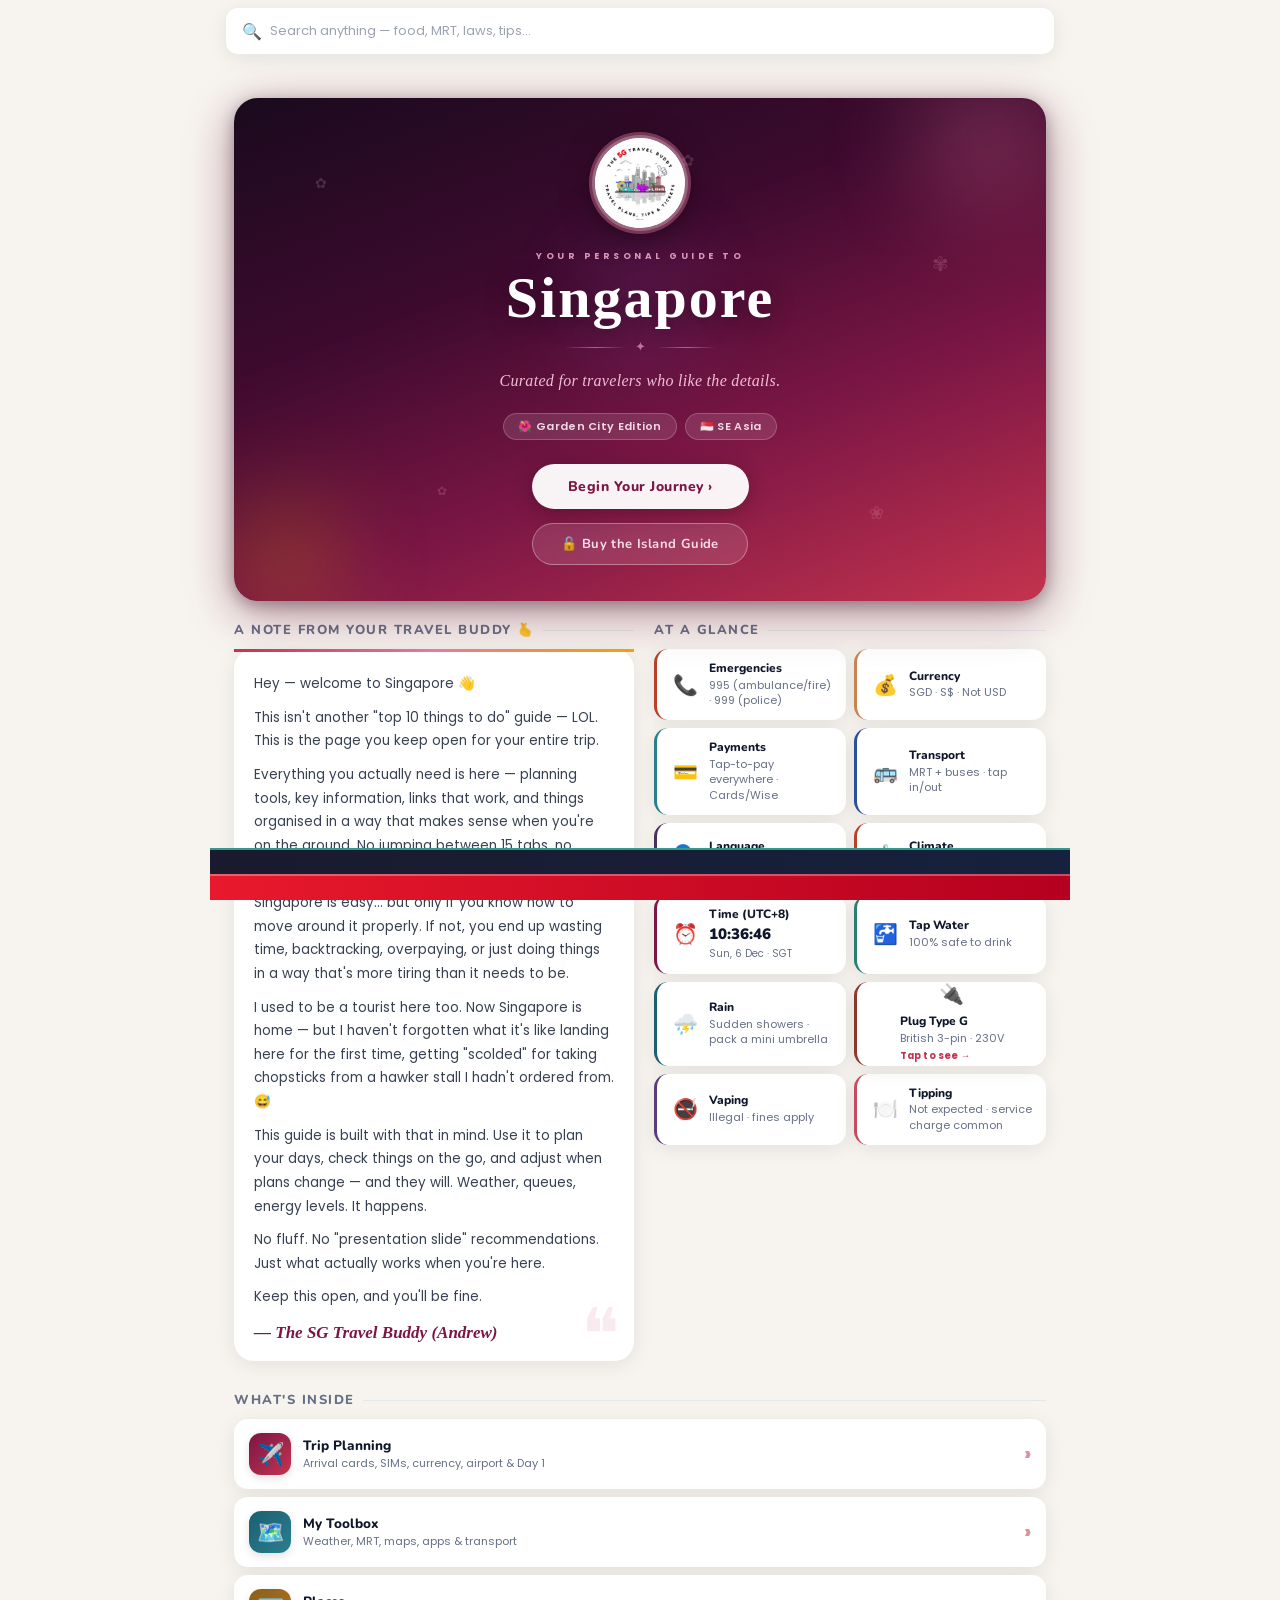
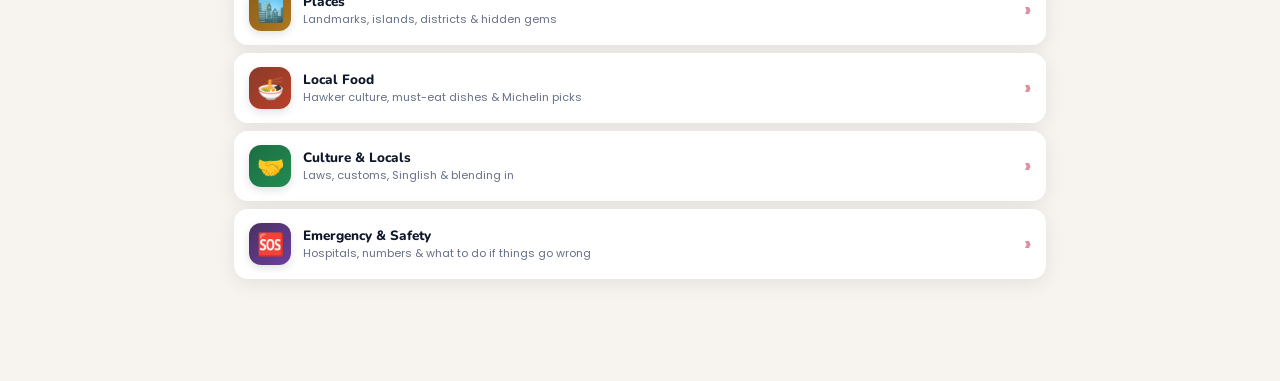
==== index.html @ d6c52913 "Update index.html" ====
<!DOCTYPE html>
<html lang="en">
<head>
<meta charset="UTF-8">
<!-- Memberstack -->
<script data-memberstack-app="app_cmnag41bh00ej0sus8siv24mv" src="https://static.memberstack.com/scripts/v1/memberstack.js" type="text/javascript"></script>
<meta http-equiv="Cache-Control" content="no-cache, no-store, must-revalidate">
<meta http-equiv="Pragma" content="no-cache">
<meta http-equiv="Expires" content="0">
<meta name="robots" content="noindex, nofollow, noarchive, nosnippet">
<style>
  /* Disable text selection across the entire page */
  * {
    -webkit-user-select: none !important;
    -moz-user-select: none !important;
    -ms-user-select: none !important;
    user-select: none !important;
    -webkit-touch-callout: none !important;
  }
  /* Allow selection only inside form inputs */
  input, textarea, select {
    -webkit-user-select: text !important;
    -moz-user-select: text !important;
    user-select: text !important;
  }
</style>
<meta name="viewport" content="width=device-width, initial-scale=1.0, maximum-scale=1.0">
<title>Island Guide by The SG Travel Buddy 🇸🇬</title>
<link rel="preconnect" href="https://fonts.googleapis.com">
<link href="https://fonts.googleapis.com/css2?family=Nunito:wght@400;600;700;800;900&family=Poppins:wght@400;500;600;700&family=Pacifico&display=swap" rel="stylesheet">
<link rel="stylesheet" href="styles.css">

<style>
.premium-gate {
  position: relative;
  min-height: 70vh;
  display: flex;
  align-items: center;
  justify-content: center;
  overflow: hidden;
  border-radius: 20px;
  margin: 20px 0;
}
.premium-blur-bg {
  position: absolute;
  inset: 0;
  background: rgba(255,255,255,0.82);
  backdrop-filter: blur(18px);
  -webkit-backdrop-filter: blur(18px);
  border-radius: 20px;
  border: 1.5px solid rgba(198,75,95,0.15);
}
.premium-content {
  position: relative;
  z-index: 2;
  text-align: center;
  padding: 48px 32px;
  display: flex;
  flex-direction: column;
  align-items: center;
  gap: 12px;
}
.premium-icon {
  font-size: 52px;
  filter: blur(3px);
  opacity: 0.4;
  margin-bottom: 4px;
}
.premium-label {
  font-family: var(--font-main);
  font-size: 10px;
  font-weight: 800;
  text-transform: uppercase;
  letter-spacing: 2.5px;
  color: var(--red);
  background: rgba(198,75,95,0.08);
  padding: 4px 14px;
  border-radius: 20px;
  border: 1px solid rgba(198,75,95,0.2);
}
.premium-title {
  font-family: var(--font-main);
  font-weight: 900;
  font-size: 26px;
  color: var(--dark);
  line-height: 1.2;
}
.premium-desc {
  font-size: 13.5px;
  color: var(--grey);
  line-height: 1.7;
  max-width: 280px;
  margin: 0;
}
.premium-btn {
  margin-top: 8px;
  background: linear-gradient(135deg, #1a0a1e 0%, #3d0a2e 45%, #7b1645 100%);
  color: white;
  border: none;
  border-radius: 50px;
  padding: 14px 32px;
  font-family: var(--font-main);
  font-size: 14px;
  font-weight: 800;
  letter-spacing: 0.4px;
  cursor: pointer;
  box-shadow: 0 6px 20px rgba(61,10,46,0.30);
  transition: transform 0.15s, box-shadow 0.15s;
}
.premium-btn:active {
  transform: scale(0.97);
  box-shadow: 0 3px 10px rgba(61,10,46,0.25);
}
</style>
<script data-memberstack-app="app_cmnag41bh00ej0sus8siv24mv" src="https://static.memberstack.com/scripts/v2/memberstack.js" type="text/javascript"></script>
</head>
<body>

<div class="flash-sale-overlay" id="flashSaleOverlay" style="display:none;" onclick="handleOverlayClick(event)">
  <div class="flash-sale-box" id="flashSaleBox">

    <div class="fs-banner-header">
      <div class="fs-banner-label">
        <span class="fbl-dot"></span>
        ⚡ FLASH SALE
      </div>
      <div style="display:flex;align-items:center;gap:6px;">
        <span class="fs-banner-counter" id="fsBannerCounter">1 of 1</span>
        <button class="fs-banner-close" onclick="closeFlashBanner()" aria-label="Close">✕</button>
      </div>
    </div>

    <div class="fs-slide-wrap" id="fsSlideWrap">
      <div class="fs-slides" id="fsSlides">

      </div>
    </div>

    <div class="fs-swipe-hint" id="fsSwipeHint">👆 Swipe or tap arrows for more</div>
    <div class="fs-dot-row" id="fsDotRow"></div>

    <div class="fs-nav" id="fsNav">
      <button class="fs-nav-btn" id="fsPrevBtn" onclick="fsNav(-1)">← Prev</button>
      <button class="fs-nav-btn" id="fsNextBtn" onclick="fsNav(1)">Next →</button>
    </div>

  </div>
</div>

<header class="app-header">
  <div class="header-top">
    <div class="header-logo">
      <div class="lion-icon">
        <img src="logo.png" alt="The SG Travel Buddy" onerror="this.outerHTML='🦁'">
      </div>
      <div class="header-title-wrap">
        <div class="header-title">Island Guide <span class="header-title-sub">by The&nbsp;<span class="ht-sg">SG</span>&nbsp;Travel Buddy</span></div>
        <div class="header-sub">Travel plans<span class="hs-dot">•</span>Discounted attraction tickets<span class="hs-dot">•</span>Tips</div>
      </div>
    </div>
    <div class="header-flag">🇸🇬</div>
  </div>
  <div style="display:flex;justify-content:flex-end;padding:4px 0 0;gap:4px;">
    <button class="fs-btn" onclick="changeFontSize(-1)" title="Decrease font size" style="font-size:11px;padding:0 6px;width:auto;border-radius:10px;height:20px;">A−</button>
    <button class="fs-btn" onclick="changeFontSize(1)" title="Increase font size" style="font-size:11px;padding:0 6px;width:auto;border-radius:10px;height:20px;">A+</button>
  </div>
</header>

<div class="search-bar-wrap" style="padding-left:16px;padding-right:16px;">
  <div class="search-bar" id="globalSearchBar">
    <span class="sb-icon">🔍</span>
    <input type="text" id="globalSearchInput" placeholder="Search anything — food, MRT, laws, tips…" oninput="handleSearch(this.value)" autocomplete="off">
    <button class="search-clear" id="searchClearBtn" onclick="clearSearch()" style="display:none">✕</button>
  </div>
  <div class="search-results-panel" id="searchResultsPanel">
    <div class="search-header" id="searchResultsHeader">Results</div>
    <div id="searchResultsList"></div>
  </div>
</div>

<div class="screen active" id="screen-home">


  <div class="cover-card">
    <div class="cover-orchid-bg" aria-hidden="true">
      <div class="cover-orb cover-orb-1"></div>
      <div class="cover-orb cover-orb-2"></div>
      <div class="cover-orb cover-orb-3"></div>
      <div class="cover-petals" aria-hidden="true">
        <span class="petal p1">✿</span>
        <span class="petal p2">✾</span>
        <span class="petal p3">✿</span>
        <span class="petal p4">❀</span>
        <span class="petal p5">✿</span>
      </div>
    </div>

    <div class="cover-logo-wrap">
      <div class="cover-logo-ring">
        <img src="logo.png" alt="The SG Travel Buddy" onerror="this.outerHTML='🦁'">
      </div>
    </div>

    <div class="cover-label">YOUR PERSONAL GUIDE TO</div>
    <div class="cover-title">Singapore</div>
    <div class="cover-divider-line"><span>✦</span></div>
    <div class="cover-tagline">Curated for travelers who like the details.</div>

    <div class="cover-edition-row">
      <span class="cover-chip">🌺 Garden City Edition</span>
      <span class="cover-chip">🇸🇬 SE Asia</span>
    </div>

    <button class="cover-cta" onclick="showScreen('planning'); switchTab('planning')">
      Begin Your Journey ›
    </button>
    <div style="margin-top:14px;">
      <button data-ms-price:add="prc_island-guide-qzeq0sho" style="background:rgba(255,255,255,0.12);color:rgba(255,235,245,0.92);border:1.5px solid rgba(255,255,255,0.35);border-radius:50px;padding:11px 28px;font-family:var(--font-main);font-size:13px;font-weight:700;letter-spacing:0.4px;cursor:pointer;backdrop-filter:blur(4px);transition:background 0.2s,border-color 0.2s;">
        🔓 Buy the Island Guide
      </button>
    </div>
  </div>


  <div class="home-top-row">
  <div class="home-top-left">


  <div class="cover-section-label" style="margin-top:0;">A note from your travel buddy 🫰</div>
  <div class="buddy-letter">
    <p>Hey — welcome to Singapore 👋</p>
    <p>This isn't another "top 10 things to do" guide — LOL. This is the page you keep open for your entire trip.</p>
    <p>Everything you actually need is here — planning tools, key information, links that work, and things organised in a way that makes sense when you're on the ground. No jumping between 15 tabs, no random blogs, no guessing if the info is outdated.</p>
    <p>Singapore is easy... but only if you know how to move around it properly. If not, you end up wasting time, backtracking, overpaying, or just doing things in a way that's more tiring than it needs to be.</p>
    <p>I used to be a tourist here too. Now Singapore is home — but I haven't forgotten what it's like landing here for the first time, getting "scolded" for taking chopsticks from a hawker stall I hadn't ordered from. 😅</p>
    <p>This guide is built with that in mind. Use it to plan your days, check things on the go, and adjust when plans change — and they will. Weather, queues, energy levels. It happens.</p>
    <p>No fluff. No "presentation slide" recommendations. Just what actually works when you're here.</p>
    <p>Keep this open, and you'll be fine.</p>
    <div class="buddy-letter-sig">— The SG Travel Buddy (Andrew)</div>
  </div>

  </div>
  <div class="home-top-right">


  <div class="cover-section-label">At a Glance</div>

  <div class="glance-grid">
    <div class="glance-chip">
      <span class="gc-icon">📞</span>
      <div>
        <div class="gc-title">Emergencies</div>
        <div class="gc-desc">995 (ambulance/fire) · 999 (police)</div>
      </div>
    </div>
    <div class="glance-chip">
      <span class="gc-icon">💰</span>
      <div>
        <div class="gc-title">Currency</div>
        <div class="gc-desc">SGD · S$ · Not USD</div>
      </div>
    </div>
    <div class="glance-chip">
      <span class="gc-icon">💳</span>
      <div>
        <div class="gc-title">Payments</div>
        <div class="gc-desc">Tap-to-pay everywhere · Cards/Wise</div>
      </div>
    </div>
    <div class="glance-chip">
      <span class="gc-icon">🚌</span>
      <div>
        <div class="gc-title">Transport</div>
        <div class="gc-desc">MRT + buses · tap in/out</div>
      </div>
    </div>
    <div class="glance-chip">
      <span class="gc-icon">🗣️</span>
      <div>
        <div class="gc-title">Language</div>
        <div class="gc-desc">English + Singlish</div>
      </div>
    </div>
    <div class="glance-chip">
      <span class="gc-icon">🌡️</span>
      <div>
        <div class="gc-title">Climate</div>
        <div class="gc-desc">25–34°C year-round</div>
      </div>
    </div>
    <div class="glance-chip clock-glance">
      <span class="gc-icon">⏰</span>
      <div>
        <div class="gc-title">Time (UTC+8)</div>
        <div class="gc-desc gc-clock" id="sgLiveClock">--:--</div>
        <div class="gc-date" id="sgLiveDate"></div>
      </div>
    </div>
    <div class="glance-chip">
      <span class="gc-icon">🚰</span>
      <div>
        <div class="gc-title">Tap Water</div>
        <div class="gc-desc">100% safe to drink</div>
      </div>
    </div>
    <div class="glance-chip">
      <span class="gc-icon">⛈️</span>
      <div>
        <div class="gc-title">Rain</div>
        <div class="gc-desc">Sudden showers · pack a mini umbrella</div>
      </div>
    </div>
    <div class="glance-chip flip-card" onclick="this.classList.toggle('flipped')" id="plugFlipCard">
      <div class="flip-card-inner" style="width:100%;">
        <div class="flip-front" style="display:flex;align-items:center;gap:10px;width:100%;">
          <span class="gc-icon">🔌</span>
          <div>
            <div class="gc-title">Plug Type G</div>
            <div class="gc-desc">British 3-pin · 230V</div>
            <div class="gc-tap-hint">Tap to see →</div>
          </div>
        </div>
        <div class="flip-back" style="display:flex;align-items:center;gap:10px;width:100%;padding:8px 0;">
          <a href="https://gude-systems.com/app/uploads/2024/05/steckertyp-g-uk-plug-commonwealth-stecker-gude-systems-1.png" target="_blank" onclick="event.stopPropagation();" style="display:flex;align-items:center;gap:10px;width:100%;text-decoration:none;">
            <img src="https://upload.wikimedia.org/wikipedia/commons/thumb/4/47/UK_BS_1363_plug_and_socket_%28IEC_Type_G%29.png/400px-UK_BS_1363_plug_and_socket_%28IEC_Type_G%29.png"
              alt="Type G plug" style="width:48px;height:48px;border-radius:8px;object-fit:cover;flex-shrink:0;"
              onerror="this.outerHTML='<span style=\'font-size:28px;\'>🔌</span>'">
            <div>
              <div class="gc-title" style="color:white;">Type G · 230V · 50Hz</div>
              <div class="gc-desc" style="color:rgba(255,255,255,0.75);">Same as UK &amp; Ireland</div>
              <div class="gc-tap-hint" style="color:rgba(255,255,255,0.55);">📸 Tap image for full size</div>
            </div>
          </a>
        </div>
      </div>
    </div>
    <div class="glance-chip">
      <span class="gc-icon">🚭</span>
      <div>
        <div class="gc-title">Vaping</div>
        <div class="gc-desc">Illegal · fines apply</div>
      </div>
    </div>
    <div class="glance-chip">
      <span class="gc-icon">🍽️</span>
      <div>
        <div class="gc-title">Tipping</div>
        <div class="gc-desc">Not expected · service charge common</div>
      </div>
    </div>
  </div>


  </div>
  </div>

  <div class="cover-section-label">What's Inside</div>

  <div class="inside-list">
    <div class="inside-item" onclick="showScreen('planning'); switchTab('planning')">
      <div class="ii-icon-wrap" style="background:linear-gradient(135deg,#7b1645,#c4334e);">✈️</div>
      <div class="ii-text">
        <div class="ii-title">Trip Planning</div>
        <div class="ii-sub">Arrival cards, SIMs, currency, airport & Day 1</div>
      </div>
      <div class="ii-arrow">›</div>
    </div>
    <div class="inside-item" onclick="showScreen('ground'); switchTab('ground')">
      <div class="ii-icon-wrap" style="background:linear-gradient(135deg,#1a5f72,#2a7f8f);">🗺️</div>
      <div class="ii-text">
        <div class="ii-title">My Toolbox</div>
        <div class="ii-sub">Weather, MRT, maps, apps &amp; transport</div>
      </div>
      <div class="ii-arrow">›</div>
    </div>
    <div class="inside-item" onclick="showScreen('places'); switchTab('places')">
      <div class="ii-icon-wrap" style="background:linear-gradient(135deg,#8b5e1a,#b07820);">🏙️</div>
      <div class="ii-text">
        <div class="ii-title">Places</div>
        <div class="ii-sub">Landmarks, islands, districts &amp; hidden gems</div>
      </div>
      <div class="ii-arrow">›</div>
    </div>
    <div class="inside-item" onclick="showScreen('food'); switchTab('food')">
      <div class="ii-icon-wrap" style="background:linear-gradient(135deg,#8b3a2a,#b8412a);">🍜</div>
      <div class="ii-text">
        <div class="ii-title">Local Food</div>
        <div class="ii-sub">Hawker culture, must-eat dishes &amp; Michelin picks</div>
      </div>
      <div class="ii-arrow">›</div>
    </div>
    <div class="inside-item" onclick="showScreen('culture'); switchTab('culture')">
      <div class="ii-icon-wrap" style="background:linear-gradient(135deg,#1c6e42,#228b52);">🤝</div>
      <div class="ii-text">
        <div class="ii-title">Culture &amp; Locals</div>
        <div class="ii-sub">Laws, customs, Singlish &amp; blending in</div>
      </div>
      <div class="ii-arrow">›</div>
    </div>
    <div class="inside-item" onclick="showScreen('sos'); switchTab('sos')">
      <div class="ii-icon-wrap" style="background:linear-gradient(135deg,#4a3060,#6b3fa0);">🆘</div>
      <div class="ii-text">
        <div class="ii-title">Emergency &amp; Safety</div>
        <div class="ii-sub">Hospitals, numbers &amp; what to do if things go wrong</div>
      </div>
      <div class="ii-arrow">›</div>
    </div>
  </div>

</div>

<div class="screen" id="screen-planning">
  <div class="hero-banner">
    <div class="hero-tag">Plan Your Trip</div>
    <div class="hero-title">Before You Fly + Day 1 ✈️</div>
    <div class="hero-desc">From landing at Changi to getting your SIM, currency, and first hawker meal — here's everything sorted.</div>
  </div>

 <div class="section-title">🌟 The SG Travel Buddy says…</div>
  <div class="highlight-card">
    <div class="hc-title">🏆 Start here... :)</div>
    <div class="hc-body">Ideally, come up with a rough idea of what you want to do in Singapore and bounce this off us. Based on that we can give you an estimate of how many days you should plan for your trip. Then go book your flight and accomodation, and 3 weeks before you arrive reach out to us to design your itinerary. 1 to 2 weeks before you arrive we will sort out your attraction tickets. Then action the points below, pack your bags and get on the flight. Its really that easy!</div>
  </div>

  <div class="section-title">📋 Before You Fly</div>
  <div class="acc-controls">
    <button class="acc-ctrl-btn expand" onclick="expandAll('screen-planning')">➕ Expand All</button>
    <button class="acc-ctrl-btn collapse" onclick="collapseAll('screen-planning')">➖ Collapse All</button>
  </div>

  <div class="tip-box">
    <span class="tip-label">💡 Did You Know?</span>
    Singapore taps its water from <strong>local reservoirs, imported water, NEWater (reclaimed), and desalinated water</strong>. Tap water exceeds WHO standards — no need to buy bottles! 🚰
  </div>

  <div class="accordion">
    <button class="acc-header" onclick="toggleAcc(this)">
      <span class="acc-icon">📋</span>
      <div class="acc-text">
        <div class="acc-name">SG Arrival Card (Do This Before You Land!)</div>
        <div class="acc-sub">Free, digital, takes 5 minutes</div>
      </div>
      <span class="acc-arrow">▼</span>
    </button>
    <div class="acc-body">
      <p class="content-p">In the old days you'd fuss around in your seat looking for a pen to fill in a white arrival card. Now, it's all digital! You can submit your <strong>SG Arrival Card</strong> up to 3 days before landing. Our ideal moment is while waiting to board the aircraft. It takes 5 mins and you can also do a group submission. Either download the app or submit your SGAC on the website</p>
      <div class="warning-box">
        <strong>⚠️ Scam alert!</strong> Some websites say they can submit this for you and charge you for this — but the truth is it's actually free! So don't share your passport information with 3rd parties. Only use the official Singapore Immigration & Checkpoints Authority site:<br><br>
        <strong>✅ <a href="https://eservices.ica.gov.sg/sgarrivalcard/" target="_blank" style="color:#293fe6;text-decoration:underline;">SG Arrival Card →</a></strong>
      </div>
      <ul class="content-list">
        <li>Submit up to 3 days before arrival</li>
        <li>You'll need your passport details, flight info & accommodation address</li>
        <li>You'll receive an email acknowledgement, meaning the system is updated. You don't need to print anything out.</li>
        <li>Everyone needs to fill this in. If you need a visa, that's a different document you'll need to arrange.</li>
      </ul>
    </div>
  </div>

  <div class="accordion">
    <button class="acc-header" onclick="toggleAcc(this)">
      <span class="acc-icon">📱</span>
      <div class="acc-text">
        <div class="acc-name">SIM Cards & eSIM</div>
        <div class="acc-sub">Get connected from SGD$12</div>
      </div>
      <span class="acc-arrow">▼</span>
    </button>
    <div class="acc-body">
      <p class="content-p">Singapore has some of the fastest mobile networks in Asia — 4G and 5G coverage is excellent, even underground in MRT tunnels. You'll need your <strong>passport</strong> to register a SIM card.</p>

      <h3 class="content-h3">📱 SIM Card vs eSIM — What's the Difference?</h3>
      <p class="content-p">A <strong>physical SIM card</strong> is the small chip you insert into your phone — you collect it at the airport or a store and slot it in. An <strong>eSIM</strong> is a digital SIM built into your phone that can be activated remotely — no physical card needed. Check if your phone supports eSIM (most phones from 2021 onwards do) before deciding which to get.</p>
      <div class="tip-box">
        <span class="tip-label">⚠️ Phone Locked?</span>
        Some phones are network-locked by your home provider, meaning they only work with that provider's SIM. If your phone is locked, a Singapore SIM won't work. Check with your provider before you travel. If it is locked and you can't unlock it, consider renting a <a href="https://www.changirecommends.com/wifi.aspx" target="_blank" rel="noopener noreferrer" style="color:#1d4ed8;text-decoration:underline;font-weight:700;">portable Wi-Fi hotspot →</a>
      </div>

      <h3 class="content-h3">📡 Top Providers</h3>
      <p class="content-p"><strong>Singtel</strong> and <strong>StarHub</strong> are Singapore's top-tier providers with the widest network coverage across the island, including MRT tunnels and more remote areas. Both are highly reliable and well-regarded for tourist SIM plans.</p>

      <div class="tip-box">
        <span class="tip-label">💡 Our Recommendation</span>
        Pre-ordering your SIM or eSIM before you travel is the way to go. Both Singtel and StarHub offer a <strong>$12 tourist SIM or eSIM that includes 100GB of data</strong> — more than enough for a week's trip. (To put that in context: even as a heavy phone user, I rarely get through 20GB in an entire month.)<br><br>
        With 100GB in your pocket, you'll never need to hunt for free Wi-Fi — just use your data like you would at home. It's genuinely liberating.<br><br>
        And here's something most people don't think about: when you use a <strong>local SIM</strong> instead of keeping your home provider's roaming plan active, your phone stops constantly scanning for foreign networks. That one change alone means your battery will last a normal full day — rather than dying by lunch from all that background signal searching. It's a small thing that makes a big difference.
      </div>

      <h3 class="content-h3">📦 Collecting or Installing</h3>
      <p class="content-p">If you order a <strong>physical SIM</strong>, you can collect it at the airport immediately on arrival — many counters are open 24/7. If you've purchased an <strong>eSIM</strong>, you'll receive a QR code by email to scan and activate. Either way, only activate your Singapore SIM once you've arrived in Singapore for the best experience.</p>

      <h3 class="content-h3">🛒 Where to Buy</h3>
      <ul class="content-list bullets">
        <li><a href="https://www.singtel.com/personal/products-services/mobile/prepaid-plans/hi-tourist" target="_blank" rel="noopener noreferrer" style="color:#1d4ed8;text-decoration:underline;font-weight:700;">Singtel Tourist SIM →</a></li>
        <li><a href="https://www.starhub.com/personal/mobile/tourist-sim.html" target="_blank" rel="noopener noreferrer" style="color:#1d4ed8;text-decoration:underline;font-weight:700;">StarHub Tourist SIM →</a></li>
        <li>Or at the airport: <a href="https://www.changiairport.com/en/at-changi/facilities-and-services-directory/changi-airport-sim-card-purchase-buy-sim-card-singapore.html" target="_blank" rel="noopener noreferrer" style="color:#1d4ed8;text-decoration:underline;font-weight:700;">Changi SIM locations →</a></li>
      </ul>
    </div>
  </div>

  <div class="accordion">
    <button class="acc-header" onclick="toggleAcc(this)">
      <span class="acc-icon">📶</span>
      <div class="acc-text">
        <div class="acc-name">Free Wi-Fi at Changi Airport</div>
        <div class="acc-sub">Step off the plane and get online instantly</div>
      </div>
      <span class="acc-arrow">▼</span>
    </button>
    <div class="acc-body">
      <p class="content-p">Changi Airport offers free Wi-Fi throughout all terminals the moment you step off the plane — even before you collect your SIM card. Connecting is straightforward, and we've put together a simple tutorial to walk you through it:</p>
      <div class="info-box">
        📹 <strong>Watch our quick tutorial:</strong><br><br>
        <a href="https://www.youtube.com/shorts/X4bIH7Onfgs" target="_blank" rel="noopener noreferrer" style="color:#1d4ed8;text-decoration:underline;font-weight:700;">▶ Watch: Connect to Changi Wi-Fi →</a>
      </div>
    </div>
  </div>

  <div class="section-title">📱 Before You Arrive</div>

  <div class="apps-teaser" onclick="openAppsAcc()">
    <div class="apps-teaser-icon">📲</div>
    <div class="apps-teaser-text">
      <div class="at-title">Download These Before You Fly!</div>
      <div class="at-sub">4 essential apps that will save you time &amp; money from the moment you land — including our preferred payment method.</div>
    </div>
    <div class="apps-teaser-arrow">▼</div>
  </div>

  <div class="accordion" id="apps-accordion">
    <div class="acc-body" style="display:none;" id="apps-acc-body">

      <p class="content-p" style="margin-bottom:14px;">These 4 apps cover everything you'll need in Singapore. Download and set them up <strong>before you board your flight</strong> — you'll thank yourself the moment you land. 🙌</p>

      <div class="app-dl-item wise-featured">
        <div class="app-dl-top">
          <div class="app-dl-emoji">💚</div>
          <div class="app-dl-info">
            <div class="app-dl-name">Wise — Our Preferred Payment App</div>
            <div class="app-dl-desc">Multi-currency account · Real exchange rates · Low transfer fees</div>
          </div>
          <div class="app-dl-badge"><span class="tag green" style="font-size:10px;font-weight:800;">PREFERRED</span></div>
        </div>
        <div class="app-dl-wise-note">
          💡 <strong>Why we love Wise:</strong> Wise gives you the real mid-market exchange rate — no hidden markups. This is the payment method we recommend to our travellers because it genuinely keeps costs down for everyone. When you pay with Wise, you're not losing money on unnecessary forex fees, which means we can pass better pricing on attraction tickets and experiences directly to you. No platforms skimming margins, no surprises. Just honest pricing on both sides. 🤝
        </div>
        <div class="app-dl-stores">
          <a href="https://wise.com/invite/ahpc/andrewk476" target="_blank" class="app-store-btn web"><span class="store-icon">🌐</span> Sign Up &amp; Get Wise →</a>
        </div>
      </div>

      <div class="app-dl-item">
        <div class="app-dl-top">
          <div class="app-dl-emoji">🚗</div>
          <div class="app-dl-info">
            <div class="app-dl-name">Grab</div>
            <div class="app-dl-desc">Rides, food delivery, grocery — Singapore's everything app</div>
          </div>
          <div class="app-dl-badge"><span class="tag red" style="font-size:10px;font-weight:800;">MUST</span></div>
        </div>
        <p class="content-p" style="font-size:12px;margin-bottom:10px;">Think of Grab as Southeast Asia's Uber + DoorDash combined. Book taxis, private cars, and food delivery — all in one app. Upfront prices, cashless, and drivers are regulated. <strong>This is how most tourists get around after the MRT stops running.</strong></p>
        <div class="app-dl-stores">
          <a href="https://apps.apple.com/sg/app/grab-taxi-ride-hailing-app/id647268330" target="_blank" class="app-store-btn ios"><span class="store-icon">🍎</span> App Store</a>
          <a href="https://play.google.com/store/apps/details?id=com.grabtaxi.passenger" target="_blank" class="app-store-btn android"><span class="store-icon">▶</span> Google Play</a>
        </div>
      </div>

      <div class="app-dl-item">
        <div class="app-dl-top">
          <div class="app-dl-emoji">🗺️</div>
          <div class="app-dl-info">
            <div class="app-dl-name">Google Maps</div>
            <div class="app-dl-desc">MRT routes, bus times, walking directions — it all works</div>
          </div>
          <div class="app-dl-badge"><span class="tag red" style="font-size:10px;font-weight:800;">MUST</span></div>
        </div>
        <p class="content-p" style="font-size:12px;margin-bottom:10px;">Google Maps works brilliantly in Singapore — it knows the MRT, every bus route, and walking paths through malls. <strong>Download the offline map of Singapore</strong> before you fly (Settings → Offline maps) so it works even without data.</p>
        <div class="app-dl-stores">
          <a href="https://apps.apple.com/sg/app/google-maps-transit-food/id585027354" target="_blank" class="app-store-btn ios"><span class="store-icon">🍎</span> App Store</a>
          <a href="https://play.google.com/store/apps/details?id=com.google.android.apps.maps" target="_blank" class="app-store-btn android"><span class="store-icon">▶</span> Google Play</a>
        </div>
      </div>

      <div class="app-dl-item">
        <div class="app-dl-top">
          <div class="app-dl-emoji">🚕</div>
          <div class="app-dl-info">
            <div class="app-dl-name">CDG Zig</div>
            <div class="app-dl-desc">Singapore's largest taxi fleet — great backup when Grab surges</div>
          </div>
          <div class="app-dl-badge"><span class="tag blue" style="font-size:10px;font-weight:800;">HANDY</span></div>
        </div>
        <p class="content-p" style="font-size:12px;margin-bottom:10px;">ComfortDelGro Zig is the official app for Singapore's largest taxi company. When Grab prices surge during rain or peak hours, Zig taxis often have shorter waits and metered fares. A reliable backup worth having on your phone.</p>
        <div class="app-dl-stores">
          <a href="https://apps.apple.com/sg/app/cdg-zig-taxis-cars/id954951647" target="_blank" class="app-store-btn ios"><span class="store-icon">🍎</span> App Store</a>
          <a href="https://play.google.com/store/apps/details?id=com.codigo.comfort" target="_blank" class="app-store-btn android"><span class="store-icon">▶</span> Google Play</a>
        </div>
      </div>

    </div>
  </div>

  <div class="section-title">🛬 At the Airport</div>

  <div class="accordion">
    <button class="acc-header" onclick="toggleAcc(this)">
      <span class="acc-icon">🏢</span>
      <div class="acc-text">
        <div class="acc-name">Changi Airport — World's Best 🏆</div>
        <div class="acc-sub">4 terminals, Jewel, gardens & more</div>
      </div>
      <span class="acc-arrow">▼</span>
    </button>
    <div class="acc-body">
      <p class="content-p">Prepare to be wow-ed! Changi Airport isn't just a transit point — it's a full destination. Multiple times voted the world's best airport, and you'll understand why the moment you step off the plane. 😊</p>

      <h3 class="content-h3">🗺️ Terminal Layout</h3>
      <p class="content-p"><strong>Terminals 1, 2 & 3</strong> are connected to each other and to <strong>Jewel</strong> by covered walkways and a free <strong>Skytrain</strong>. T1 is directly attached to Jewel; T2 and T3 are a 7–10 min walk or a free Skytrain ride. You can wheel your trolley onto the Skytrain too!</p>
      <p class="content-p"><strong>Terminal 4</strong> is separate — a 10-min free shuttle bus ride from T2 (or about 25 mins walking). Check your ticket to know which terminal you're at.</p>
      <div class="info-box">
        🗺️ <strong>Terminal Map:</strong> View the full Changi Airport terminal layout here: <a href="https://www.changiairport.com/en/at-changi/map.html" target="_blank" rel="noopener noreferrer" style="color:#1d4ed8;text-decoration:underline;font-weight:700;">Changi Airport Map →</a>
      </div>
      <h3 class="content-h3">💎 Jewel Changi Airport</h3>
      <p class="content-p">Jewel is a spectacular circular shopping mall with 5 above-ground and 2 basement levels. At its heart is the <strong>HSBC Rain Vortex</strong> — the world's tallest indoor waterfall at 40 metres. It runs daily from <strong>10am to 10pm</strong>.</p>
      <ul class="content-list">
        <li>Use the <strong>digital wayfinder boards</strong> — the circular layout is confusing and some levels don't do a full loop. If you get lost, don't worry - same as us.</li>
        <li>Jewel is <strong>open to everyone</strong>, no boarding pass needed. Its a public shopping mall not linked to airside transit. So if you want to visit while you've got a few hours spare, you will need to exit immigration and come out - be sure to keep your new boarding pass with you.</li>
        <li><strong>Free light show</strong> at the Rain Vortex nightly at 8pm & 9pm</li>
        <li>Some restaurants line the inner circle facing the waterfall — which creates a nice ambience but note conversation can be tough with the noise.</li>
      </ul>
      <div class="tip-box">
        <span class="tip-label">📸 Photo Tip</span>
        Multiple levels give you different perspectives for photos! And for something special, catch the <strong>free Skytrain from T2 to T3</strong> and look to your left - thank us later :)
      </div>

<<<<<<<<<<<<<<<<<<<<<<<<<<<<<<<<<<<<<<<<<<<<<<<

      <h3 class="content-h3">✈️ Airside Attractions (for Transit Passengers)</h3>
      <p class="content-p">If you have a layover, don't just sit at the gate. Changi's transit areas have genuinely amazing free attractions:</p>
      <ul class="content-list">
        <li><strong>🦋 Butterfly Garden (T3)</strong> — 1,000+ butterflies across ~40 species flying freely. It's humid — intentionally so!</li>
        <li><strong>🌻 Sunflower Garden (T2 Rooftop)</strong> — A rare outdoor airside space. Fresh air, runway views, and real Singapore sunflowers. Can be hot at midday.</li>
        <li><strong>🌵 Cactus Garden (T1 Rooftop)</strong> — 100+ desert plant species in tropical Singapore. Unique contrast, quieter crowd, and a bar nearby!</li>
        <li><strong>🐟 Orchid Garden & Koi Pond (T2)</strong> — 30+ orchid species by theme. Serene and beautiful. Speak softly here, people treat it as a rest space.</li>
        <li><strong>🎮 Entertainment Deck (T2)</strong> — Free PlayStation and Xbox consoles, movie screening corners. Great for long layovers and families.</li>
        <li><strong>🎬 Free Movie Theatre (T2 & T3)</strong> — Yes, actual cinema, free movies, no catch. 24 hours.</li>
        <li><strong>🌸 Dreamscape (T2)</strong> — Digital sky ceilings, water elements, 20,000+ plants. Part of Changi's next-generation vision.</li>
      </ul>

      <h3 class="content-h3">😴 Sleeping Airside (Overnight Layover)</h3>
      <ul class="content-list">
        <li><strong>Snooze Lounges</strong> — The official free rest zones. At all 4 terminals, open 24 hours. <a href="https://www.changiairport.com/en/at-changi/facilities-and-services-directory/free-snooze-lounges-changi-airport-rest-areas.html" target="_blank" rel="noopener noreferrer" style="color:#1d4ed8;text-decoration:underline;font-weight:700;">All Snooze Lounge locations →</a></li>
        <li>Movie theatres and quiet zones work as unofficial backup options</li>
        <li>Sleeping in transit areas is allowed and common</li>
      </ul>
      <div class="warning-box">
        <strong>Important — if you have checked luggage:</strong> Don't go through immigration and then try to exit from a different terminal. Each terminal has its own Lost & Found. If bags are removed from the belt (which happens after some time), you must exit through your arrival terminal to collect them. You cannot re-enter airside once you've passed through immigration.
      </div>
      <h3 class="content-h3">🧳 Luggage Storage</h3>
      <p class="content-p">Arriving early or have a late checkout? Luggage storage is available at all terminals and inside Jewel — hourly, daily, and oversized options. Drop bags at the Jewel counter before exploring so you're hands-free.</p>
      <div class="tip-box">
        <span class="tip-label">💡 Early Arrival Tip</span>
        Many people ask what they can do when they arrive early in the morning and need to wait for the hotel check-in time. Our recommendation is that you go to your hotel and drop your bags off at the concierge, and start your holiday hands free. Check with your hotel in advance to see if this is OK with them, but most hotels are fine with this so why hold yourself back and lose half a day exploring? :)
      </div>
      <div class="success-box">
        <span style="font-size:10px;font-weight:800;text-transform:uppercase;letter-spacing:0.8px;color:#065f46;display:block;margin-bottom:4px;">✈️ Departing? Skip the Storage Queue!</span>
        <strong>If you have an early morning flight or a flight later in the day, consider using Changi's Early Check-In (ECI) service instead of paying for luggage storage.</strong> Check in your bags at the <strong>Jewel Early Check-In Lounge (Level 1, Jewel)</strong>, and then explore the airport and Jewel completely hands-free — no storage fees needed! Over 20 airlines participate including Singapore Airlines, Emirates, Qantas, KLM, and more. Check with your airline if they offer this — it's free and it means you can head straight to your gate after enjoying Jewel's facilities. <a href="https://www.changiairport.com/en/fly/departure-guide/early-check-in-services.html" target="_blank" rel="noopener noreferrer" style="color:#065f46;text-decoration:underline;font-weight:700;">Details &amp; airlines →</a>
      </div>

    </div>
  </div>

  <div class="accordion">
    <button class="acc-header" onclick="toggleAcc(this)">
      <span class="acc-icon">🛂</span>
      <div class="acc-text">
        <div class="acc-name">Immigration & Customs</div>
        <div class="acc-sub">Fast, professional, strict — here's what to expect</div>
      </div>
      <span class="acc-arrow">▼</span>
    </button>
    <div class="acc-body">
      <h3 class="content-h3">🛂 Do I need a Visa?</h3>
      <p class="content-p">Singapore takes border control seriously, but the process is typically fast and professional. Most nationalities enjoy <strong>visa-free entry for 30–90 days</strong> — always check the latest requirements before travel. <a href="https://www.ica.gov.sg/enter-transit-depart/entering-singapore/visa_requirements" target="_blank" rel="noopener noreferrer" style="color:#1d4ed8;text-decoration:underline;font-weight:700;">Check if you need a Visa here →</a></p>

      <h3 class="content-h3">📋 Is a Visa and SG Arrival Card the same thing?</h3>
      <p class="content-p">No — they are not the same thing. A <strong>Visa</strong> is a separate document that some nationalities need to obtain <em>before</em> travelling to Singapore. An <strong>SG Arrival Card</strong>, on the other hand, is required by <strong>everyone</strong> regardless of nationality — it is part of the standard entry process. It is <strong style="color:#059669;">FREE</strong> and must only be submitted through the official Immigration & Checkpoints Authority (ICA) site: <a href="https://eservices.ica.gov.sg/sgarrivalcard/" target="_blank" rel="noopener noreferrer" style="color:#1d4ed8;text-decoration:underline;font-weight:700;">eservices.ica.gov.sg/sgarrivalcard</a>. Do not use third-party websites that charge for this — the official submission is always free.</p>

      <h3 class="content-h3">🧾 What do I need to enter Singapore?</h3>
      <ul class="content-list">
        <li>Passport valid for at least 6 months</li>
        <li>Visa (if required — check the <a href="https://www.ica.gov.sg/enter-transit-depart/entering-singapore/visa_requirements" target="_blank" rel="noopener noreferrer" style="color:#1d4ed8;text-decoration:underline;font-weight:700;">ICA visa requirements page</a> for your nationality)</li>
        <li>Completed SG Arrival Card (submitted online — <strong>free, official ICA site only</strong>)</li>
        <li>Return or onward ticket (sometimes checked)</li>
        <li>Accommodation address (sometimes checked)</li>
      </ul>
      <h3 class="content-h3">🚫 Customs — Things Tourists Get Caught Out By</h3>
      <ul class="content-list warns">
        <li>Bringing large quantities of cigarettes without declaration (duty-free limit: 1 litre spirits, 1 litre wine or beer — <strong>no tobacco duty-free allowance since 2023!</strong>)</li>
        <li>Importing chewing gum in bulk (only medicinal/dental gum allowed)</li>
        <li>🚭 <strong>No vaping — at all!</strong> E-cigarettes, vapes, and similar devices are completely banned in Singapore. This includes bringing them in for personal use. Possession, use, and importation are all illegal and can result in heavy fines or prosecution.</li>
        <li><strong>Bringing goods purchased overseas into Singapore:</strong> All new goods bought abroad are subject to Singapore GST upon arrival. If you've been away more than 48 hours, you get GST import relief up to S$500; if less than 48 hours, the limit is S$100. Goods above your relief limit must be declared at the <strong>Red Channel</strong>. Importantly, removing price tags or packaging does <em>not</em> exempt goods from tax. Gifts are also included in the total value. If you're buying expensive items like designer handbags or luxury goods overseas and bringing them into Singapore, be aware that customs may assess their value even without a receipt.</li>
        <li><strong>Goods intended for resale:</strong> GST import relief only covers goods for <em>personal use</em>. If you are purchasing goods abroad to resell in Singapore, these do not qualify for personal GST relief and must be declared. Singapore Customs takes a serious view of under-declaration — failure to declare can result in fines or prosecution.</li>
        <li>Carrying prohibited drugs or certain medications without a letter from your doctor — <a href="https://www.hsa.gov.sg/personal-medication/overview" target="_blank" rel="noopener noreferrer" style="color:#1d4ed8;text-decoration:underline;font-weight:700;">check HSA guidelines here →</a></li>
        <li>Bringing counterfeit goods</li>
      </ul>
      <div class="warning-box">
        <strong>If in doubt, use the Red Channel.</strong> Singapore values honesty in declarations. Penalties for false declarations are heavy.
      </div>
      <div class="warning-box" style="border-left-color:#7f1d1d;background:linear-gradient(135deg,#fee2e2,#fecaca);">
        <strong>⚠️ IMPORTANT — Zero Tolerance for Bribery:</strong> Do <em>not</em> offer money or gifts to any official — Singapore has some of the world's strictest anti-corruption laws. Even a small gesture that could be perceived as a bribe can lead to immediate arrest — not just at the airport, but anywhere in Singapore. This is taken extremely seriously.
      </div>
      <div class="tip-box">
        <span class="tip-label">💰 GST Refund — Tourist Refund Scheme (TRS)</span>
        Singapore charges <strong>9% GST</strong> on most goods. The good news: as a tourist you can claim most of it back on eligible shopping! Here's how it works:<br><br>
        <strong>✅ To be eligible:</strong> You must spend at least <strong>S$100 (including GST)</strong> in a single day at a <strong>participating TRS retailer</strong> (look for the "Tax Free" or eTRS logo in the window — not every shop participates). Present your passport in person at the time of purchase so the retailer can log your details electronically.<br><br>
        <strong>🏬 Participating stores include</strong> major department stores, luxury brands, electronics retailers and many tourist-facing shops — but not every store qualifies. Always confirm with the cashier before paying.<br><br>
        <strong>❌ What you cannot claim GST back on:</strong>
        <ul style="margin:6px 0 6px 16px;font-size:12.5px;line-height:1.7;">
          <li>Services — hotel stays, spa treatments, car hire, tours, dining, entertainment</li>
          <li>Food and beverages consumed in Singapore</li>
          <li>Goods already used, opened, or consumed in Singapore</li>
          <li>Purchases from non-participating retailers</li>
        </ul>
        <strong>🛂 At the airport:</strong> Before departure, use the <strong>eTRS self-help kiosks</strong> (in the departure halls of all four terminals — before or after immigration depending on whether your goods are checked or carry-on). Scan your passport, confirm your purchases, and choose your refund method. You'll typically get back around <strong>7–8% after a small processing fee</strong>. Refund by credit card takes up to 10 days; cash is immediate at the GST counter after immigration.<br><br>
        <a href="https://www.iras.gov.sg/taxes/goods-services-tax-(gst)/consumers/tourist-refund-scheme" target="_blank" rel="noopener noreferrer" style="color:#92400e;text-decoration:underline;font-weight:700;">Full details on the IRAS website →</a>
      </div>
      <div class="info-box">
        Photography is fine in public airport areas, but <strong>avoid photographing immigration counters and security areas</strong>.
      </div>
    </div>
  </div>

  <div class="section-title">🏙️ First Steps in the City</div>

  <div class="accordion">
    <button class="acc-header" onclick="toggleAcc(this)">
      <span class="acc-icon">💵</span>
      <div class="acc-text">
        <div class="acc-name">Currency &amp; ATMs</div>
        <div class="acc-sub">Singapore Dollar (SGD / S$)</div>
      </div>
      <span class="acc-arrow">▼</span>
    </button>
    <div class="acc-body">
      <p class="content-p">Singapore uses its own currency, the <strong>Singapore Dollar (S$)</strong>. We do not use other currencies such as USD. Most people get around very easily cashless — cards are accepted almost everywhere: malls, restaurants, and taxis (though taxis may add a small admin fee for card payments). Hawker centres and small local shops may still be cash-only, so it's worth having some notes on you.</p>

      <h3 class="content-h3">💱 Currency Exchange</h3>
      <p class="content-p">Airport rates are convenient but slightly worse than in the city. That said, because Singapore is mostly cashless, the amount you'd typically need to change may not be that much — so it might not be worth travelling all around the city hunting for the best rate.</p>
      <p class="content-p">For reference you can check current rates at <a href="https://cashchanger.co/singapore" target="_blank" rel="noopener noreferrer" style="color:var(--blue);text-decoration:underline;font-weight:700;">cashchanger.co/singapore</a>. Money changers are usually not far from you — search Google Maps to find your nearest one. If you're in a shopping mall, they're often tucked away in the basement or on the top floor in some obscure corner.</p>
      <p class="content-p">Rates at hotels and banks aren't usually as competitive as money changers — worth knowing before you queue.</p>
      <div class="tip-box">
        <span class="tip-label">💡 Wise — Worth Considering</span>
        For low fees and competitive forex rates, we've found <strong>Wise</strong> to be quite good. You can create an account on your phone and just tap to pay. Their fees and rates are likely to be better than what you're getting from your home bank. <a href="https://wise.com/invite/ahpc/andrewk476" target="_blank" rel="noopener noreferrer" style="color:#92400e;text-decoration:underline;font-weight:700;">Sign up here →</a>
      </div>

      <h3 class="content-h3">🏧 Cash &amp; ATMs</h3>
      <p class="content-p">The best approach is to bring your home currency and change cash at a money changer as and when you need it. For reference: a hawker meal is around <strong>S$8–$12</strong>, and a taxi ride between <strong>S$15–$25</strong> (though most taxis also take card with a small additional fee).</p>
      <ul class="content-list bullets">
        <li>ATMs are widely available at MRT stations, malls, banks, and 7-Eleven</li>
        <li>Most accept international Visa/Mastercard</li>
        <li>Notify your home bank before travel to avoid card blocks</li>
      </ul>

      <h3 class="content-h3">📲 Contactless Payments</h3>
      <p class="content-p">Singapore is extremely cashless-friendly. Apple Pay, Google Pay, PayNow, and contactless cards work at most places. The MRT accepts contactless bank cards directly — no EZ-Link card needed if you have a Visa or Mastercard.</p>
      <div class="tip-box">
        <span class="tip-label">💡 At the shops</span>
        The attendant may ask you <strong>"Using?"</strong> — that's their way of asking how you're paying. Your reply would be <strong>"Paywave"</strong> or <strong>"Cash"</strong>. Or they might say <strong>"Paywave?"</strong> and you just say <strong>"Yes"</strong> and tap the payment console. We keep conversations short here — it's not rude, it's just how we talk. :)
      </div>
    </div>
  </div>

  <div class="accordion">
    <button class="acc-header" onclick="toggleAcc(this)">
      <span class="acc-icon">🚇</span>
      <div class="acc-text">
        <div class="acc-name">Getting from Airport to City</div>
        <div class="acc-sub">MRT, Taxi, Grab — your options explained</div>
      </div>
      <span class="acc-arrow">▼</span>
    </button>
    <div class="acc-body">
      <h3 class="content-h3">🚇 MRT — Cheapest Option</h3>
      <p class="content-p">The Changi Airport MRT station sits between T2 and T3. Take the train to <strong>Tanah Merah</strong>, then transfer to the main East-West Line heading into the city. Total journey is around <strong>30–40 minutes</strong> and costs around <strong>S$2.00–$2.50</strong>.</p>
      <div class="warning-box"><strong>First train:</strong> ~5:31am &nbsp;|&nbsp; <strong>Last train:</strong> ~11:18pm. Outside these hours, take a taxi or Grab.</div>

      <h3 class="content-h3">🚕 Taxis</h3>
      <p class="content-p">Available 24/7. Just follow the overhead yellow signs in the arrival hall to the taxi stand — the queue moves quickly and you'll be directed to the next waiting cab. Taxis are metered and driven by local Singaporeans who rely on this as their livelihood, so you're unlikely to be taken for a ride. If you're ever concerned, ask for a receipt before you get in — it'll show the taxi number, distance, time, and any surcharges, which covers you if there's ever a dispute.</p>
      <p class="content-p">Budget around <strong>S$25–S$40</strong> to the city centre. A few things worth knowing:</p>
      <ul class="content-list">
        <li><strong>Airport surcharge:</strong> S$5–8 added on top of the metered fare for airport pickups</li>
        <li><strong>Peak hour surcharges:</strong> 25% surcharge Mon–Fri 6–9:30am and Mon–Sun 6pm–midnight. Off-peak (midday and early afternoon) is the cheapest time to take a taxi.</li>
        <li><strong>Late night surcharge:</strong> 50% surcharge midnight–6am</li>
        <li><strong>Change of shift:</strong> You may see a taxi with a destination sign like <strong>"Tampines"</strong> or <strong>"Woodlands"</strong> — this means the driver is heading back at end of shift and will only take passengers going roughly in that direction. It's not personal, just wave the next one down.</li>
        <li><strong>"On Call"</strong> sign: the taxi has been pre-booked and is on its way to collect someone else — not available for hailing.</li>
        <li><strong>"Busy"</strong> sign: confusingly, this often means the driver is on a break or not taking passengers — not that they're occupied. Wave the next one.</li>
        <li><strong>Identifying available taxis:</strong> Look for the illuminated roof sign — if it's lit, the taxi is free. Taxis come in different colours from different companies, but pricing is broadly the same.</li>
      </ul>
      <p class="content-p">You generally don't need to pre-book from the airport — just join the queue. From your hotel, ask the concierge or flag one from the street. Taxis also have their own booking app called <strong>CDG Zig</strong>.</p>

      <h3 class="content-h3">📱 Grab — Private Hire Vehicle (PHV)</h3>
      <p class="content-p">Grab is our version of Uber, available across several Southeast Asian countries, so installing it before you travel is well worth it. It has the largest fleet of private hire vehicles in Singapore — look for the blue PHV sticker on the front or rear windscreen. Beyond rides, you can also order food delivery from the same app.</p>
      <p class="content-p">Pickup zones at the airport are <strong>separate from the taxi stands</strong> — follow signs for "Private Hire Vehicles." Be early — drivers often can't stop for long, and going around for another pass adds 10 minutes. Payment is cashless via card (we prefer Wise), so when you arrive, just open the door and go — it's already been paid. No haggling, no surprises — the price was fixed when you booked.</p>
      <div class="tip-box">
        <span class="tip-label">💡 Group &amp; Luggage Tip</span>
        A standard taxi or Grab seats <strong>4 passengers</strong> and fits 2 large bags and 1 cabin bag. If you need more room, book a <strong>"transfer"</strong> — pickup is also at the PHV zone and prices range from around S$40–$60. Need a trusted driver? Let us know and we'll arrange an introduction — they have larger vehicles too.
      </div>
      <div class="info-box">
        <strong>👨‍👩‍👧 Travelling with young children? GrabFamily</strong><br>
        GrabFamily pairs you with a driver who has a child seat fitted. Child seat use is compulsory for children under 1.35m in private hire vehicles. <strong>Taxis are exempt</strong> from this rule under Singapore law — you can use a taxi without a child seat, though it's always safer to have one. <strong>Seatbelts are compulsory for all passengers</strong>, front and back, in every vehicle.
      </div>

      <h3 class="content-h3">🏨 Hotel Shuttle</h3>
      <p class="content-p">Some hotels offer shared or private airport shuttles — great if you have heavy luggage or your hotel isn't near an MRT. Check with your hotel at the time of booking.</p>
    </div>
  </div>
</div>


<div class="screen" id="screen-ground">
  <div class="premium-gate">
    <div class="premium-blur-bg"></div>
    <div class="premium-content">
      <div class="premium-icon">🗺️</div>
      <div class="premium-label">Premium Content</div>
      <div class="premium-title">My Toolbox</div>
      <p class="premium-desc">This section is available to Island Guide members.<br>Unlock full access below.</p>
      <button data-ms-price:add="prc_island-guide-qzeq0sho" class="premium-btn">
        🔓 Buy the Island Guide
      </button>
    </div>
  </div>
</div>

<div class="screen" id="screen-places">
  <div class="premium-gate">
    <div class="premium-blur-bg"></div>
    <div class="premium-content">
      <div class="premium-icon">🏙️</div>
      <div class="premium-label">Premium Content</div>
      <div class="premium-title">Places</div>
      <p class="premium-desc">This section is available to Island Guide members.<br>Unlock full access below.</p>
      <button data-ms-price:add="prc_island-guide-qzeq0sho" class="premium-btn">
        🔓 Buy the Island Guide
      </button>
    </div>
  </div>
</div>

<div class="screen" id="screen-food">
  <div class="premium-gate">
    <div class="premium-blur-bg"></div>
    <div class="premium-content">
      <div class="premium-icon">🍜</div>
      <div class="premium-label">Premium Content</div>
      <div class="premium-title">Local Food</div>
      <p class="premium-desc">This section is available to Island Guide members.<br>Unlock full access below.</p>
      <button data-ms-price:add="prc_island-guide-qzeq0sho" class="premium-btn">
        🔓 Buy the Island Guide
      </button>
    </div>
  </div>
</div>

<div class="screen" id="screen-culture">
  <div class="hero-banner">
    <div class="hero-tag">Understanding Locals</div>
    <div class="hero-title">Culture & Avoiding Conflict 🤝</div>
    <div class="hero-desc">Singapore has very specific social norms, laws, and unwritten rules. Understanding these helps you blend in, avoid awkward situations, and genuinely connect with locals.</div>
  </div>

  <div class="section-title">🧭 Culture & Behaviour</div>
  <div class="acc-controls">
    <button class="acc-ctrl-btn expand" onclick="expandAll('screen-culture')">➕ Expand All</button>
    <button class="acc-ctrl-btn collapse" onclick="collapseAll('screen-culture')">➖ Collapse All</button>
  </div>

  <div class="accordion">
    <button class="acc-header" onclick="toggleAcc(this)">
      <span class="acc-icon">🧠</span>
      <div class="acc-text">
        <div class="acc-name">Understanding Singaporean Culture</div>
        <div class="acc-sub">What locals are really like</div>
      </div>
      <span class="acc-arrow">▼</span>
    </button>
    <div class="acc-body">
      <p class="content-p">Singaporeans are often misread as cold or unfriendly by first-time visitors. They're not — they're <strong>efficient, private, and reserved</strong> in public. Once you understand the cultural context, interactions become much more comfortable.</p>
      <ul class="content-list">
        <li><strong>"Mind your own business" culture</strong> — Singaporeans avoid interfering in others' matters. Being overly inquisitive about salary, religion, or personal life with strangers feels intrusive.</li>
        <li><strong>Public composure matters</strong> — Displaying strong emotions (shouting, dramatic reactions) is seen as loss of self-control. Calm, composed behaviour earns respect.</li>
        <li><strong>Efficiency over small talk</strong> — In shops, taxis, and food stalls, expect functional communication rather than chattiness. This isn't rudeness — it's cultural efficiency.</li>
        <li><strong>Friendliness develops slowly</strong> — Singaporeans may seem reserved initially but warm up considerably over time. Don't push it.</li>
        <li><strong>"Sorry" is used casually</strong> — People say "sorry" even for minor situations like brushing past someone. It's politeness, not admission of serious fault.</li>
        <li><strong>Group harmony first</strong> — Singaporeans often prioritise not causing inconvenience to others over personal preference. This is why the queuing and escalator etiquette is taken so seriously.</li>
      </ul>
      <div class="tip-box">
        <span class="tip-label">🦁 Kiasu Culture</span>
        "Kiasu" is a Hokkien word meaning "afraid to lose out." It explains a lot about Singaporean behaviour — queueing early for popular hawker stalls, booking things far in advance, grabbing freebies quickly. It's both self-aware and a genuine cultural trait. Singaporeans often joke about being kiasu themselves!
      </div>
    </div>
  </div>

  <div class="accordion">
    <button class="acc-header" onclick="toggleAcc(this)">
      <span class="acc-icon">💬</span>
      <div class="acc-text">
        <div class="acc-name">Singlish Dictionary for Tourists</div>
        <div class="acc-sub">You'll hear these constantly!</div>
      </div>
      <span class="acc-arrow">▼</span>
    </button>
    <div class="acc-body">
      <p class="content-p">Singlish is a uniquely Singaporean creole — English mixed with Malay, Hokkien, Cantonese, and Tamil. English is perfectly understood everywhere, but hearing Singlish is part of the cultural experience!</p>
      <div class="singlish-card">
        <div class="sg-word">Lah <span class="sg-pronun">/ lah /</span></div>
        <div><div class="sg-meaning">Sentence-ending particle for emphasis or softening a statement. One of the most common sounds in Singapore.</div><div class="sg-example">"Don't like that lah" = "Come on, don't be like that"</div></div>
      </div>
      <div class="singlish-card">
        <div class="sg-word">Can? <span class="sg-pronun">/ kan /</span></div>
        <div><div class="sg-meaning">Asking if something is okay or possible. Reply "Can" = yes, "Cannot" = no. Simple and direct.</div><div class="sg-example">"Can I sit here?" → "Can!" means yes</div></div>
      </div>
      <div class="singlish-card">
        <div class="sg-word">Also can <span class="sg-pronun">/ OL-so kan /</span></div>
        <div><div class="sg-meaning">That works too / either option is fine. Used to agree with alternatives without strong preference.</div><div class="sg-example">"Want chicken rice or laksa?" → "Also can" = either is fine with me</div></div>
      </div>
      <div class="singlish-card">
        <div class="sg-word">See how <span class="sg-pronun">/ see how /</span></div>
        <div><div class="sg-meaning">Let's wait and see / we'll figure it out / I'm not committing yet. The Singaporean way of leaving things open.</div><div class="sg-example">"Should we book now?" → "See how lah" = let's not decide yet</div></div>
      </div>
      <div class="singlish-card">
        <div class="sg-word">Chope <span class="sg-pronun">/ chohp /</span></div>
        <div><div class="sg-meaning">To reserve a seat, usually by leaving a packet of tissues on it at hawker centres.</div><div class="sg-example">"I chope the seat already" = "I've reserved that seat"</div></div>
      </div>
      <div class="singlish-card">
        <div class="sg-word">Kiasu <span class="sg-pronun">/ kee-AH-su /</span></div>
        <div><div class="sg-meaning">Afraid to lose out; always grabbing every opportunity. A deeply Singaporean trait — self-aware and widely joked about.</div><div class="sg-example">"Very kiasu, join the queue 1 hour early"</div></div>
      </div>
      <div class="singlish-card">
        <div class="sg-word">Shiok <span class="sg-pronun">/ shee-ok /</span></div>
        <div><div class="sg-meaning">Awesome, fantastic, delicious — the highest informal praise. If a Singaporean says your food is shiok, you've won.</div><div class="sg-example">"This laksa is damn shiok!"</div></div>
      </div>
      <div class="singlish-card">
        <div class="sg-word">Makan <span class="sg-pronun">/ MAH-kan /</span></div>
        <div><div class="sg-meaning">Malay for "eat" — used by everyone regardless of ethnicity. The most important word you'll need.</div><div class="sg-example">"Go makan?" = "Want to go eat?"</div></div>
      </div>
      <div class="singlish-card">
        <div class="sg-word">Atas <span class="sg-pronun">/ AH-tas /</span></div>
        <div><div class="sg-meaning">Fancy, high-class, or pretentiously upscale. Can be admiring or mocking depending on tone.</div><div class="sg-example">"That restaurant very atas" = "That place is very posh"</div></div>
      </div>
      <div class="singlish-card">
        <div class="sg-word">Alamak! <span class="sg-pronun">/ AH-la-mak /</span></div>
        <div><div class="sg-meaning">Expression of surprise, dismay, or mild exasperation. Like "Oh no!" or "Good grief!"</div><div class="sg-example">"Alamak, I forgot my wallet!"</div></div>
      </div>
      <div class="singlish-card">
        <div class="sg-word">Blur <span class="sg-pronun">/ blur /</span></div>
        <div><div class="sg-meaning">Confused, clueless, or not paying attention. Often said affectionately.</div><div class="sg-example">"Don't blur blur, pay attention!"</div></div>
      </div>
      <div class="singlish-card">
        <div class="sg-word">Walao! <span class="sg-pronun">/ wah-LAO /</span></div>
        <div><div class="sg-meaning">Strong expression of frustration, amazement, or disbelief. Similar to "Oh my god!" or "Seriously?!"</div><div class="sg-example">"Walao! The queue so long!"</div></div>
      </div>
    </div>
  </div>

  <div class="accordion">
    <button class="acc-header" onclick="toggleAcc(this)">
      <span class="acc-icon">⚠️</span>
      <div class="acc-text">
        <div class="acc-name">MRT &amp; Public Transport Rules</div>
        <div class="acc-sub">These will make you stand out if you get them wrong</div>
      </div>
      <span class="acc-arrow">▼</span>
    </button>
    <div class="acc-body">
      <ul class="content-list warns">
        <li><strong>Escalators: LEFT = stand, RIGHT = walk.</strong> This is taken seriously. Breaking it is an instant signal you don't know local norms.</li>
        <li><strong>Don't block MRT doors.</strong> Move inside the carriage. Standing in the doorway frustrates everyone.</li>
        <li><strong>Phone volume:</strong> Use headphones. Playing videos or calls on speaker is one of the most complained-about behaviours. Keep the volume for your ears only — the person next to you doesn't want to know what happened to Aunty Val.</li>
        <li><strong>Backpacks off</strong> in crowded trains — hold in front or place on the floor between your legs.</li>
        <li><strong>Priority seats:</strong> Avoid them if someone in need is visible. Even if they're empty, sitting there can attract silent judgment.</li>
        <li><strong>Queue at platform doors:</strong> Yellow line markings show where to stand. Queue beside the door markers — don't cut in.</li>
        <li><strong>Keep conversations between yourselves.</strong> Singaporeans generally keep to themselves on public transport — they're not unfriendly, just private. Keep your conversation volume to your group, not the whole carriage, and don't spread out across seats or handrails in a way that takes up the space of others.</li>
        <li><strong>Exiting the station:</strong> When tapping out, use the <em>same card</em> you tapped in with. Tapping a different card won't let you through the gantry — and yes, this includes accidentally tapping your entire wallet at the reader. One card at a time at the exit.</li>
      </ul>
    </div>
  </div>

  <div class="accordion">
    <button class="acc-header" onclick="toggleAcc(this)">
      <span class="acc-icon">🙏</span>
      <div class="acc-text">
        <div class="acc-name">Visiting Religious Sites</div>
        <div class="acc-sub">How to show respect</div>
      </div>
      <span class="acc-arrow">▼</span>
    </button>
    <div class="acc-body">
      <p class="content-p">Singapore is religiously diverse — Buddhism, Christianity, Islam, Hinduism, and Taoism all coexist. Religious sites are active places of worship, not just tourist attractions.</p>
      <ul class="content-list">
        <li><strong>Dress modestly</strong> at all temples and mosques — shoulders and knees covered. Many places lend sarongs or robes at the entrance.</li>
        <li><strong>Remove shoes</strong> before entering Hindu temples and mosques. Look for shoe racks at the entrance.</li>
        <li><strong>Ask before photographing</strong> inside. Some areas and rituals are restricted.</li>
        <li><strong>Head covering for women</strong> at mosques may be required — scarves are often available to borrow at the entrance.</li>
        <li><strong>Halal awareness:</strong> When eating with Muslim friends, ensure food is Halal-certified. This is a matter of deep respect, not inconvenience.</li>
      </ul>
      <div class="tip-box" style="margin-top:12px;">
        <span class="tip-label">⚠️ No Casual Religious Jokes</span>
        Singapore's Maintenance of Religious Harmony Act is real and actively enforced. Comments or jokes that demean or mock any religion — even casually — can have serious legal consequences. This isn't a quirk; it's a cornerstone of how Singapore keeps its multicultural society peaceful. Simply put: don't go there.
      </div>
    </div>
  </div>

  <div class="accordion">
    <button class="acc-header" onclick="toggleAcc(this)">
      <span class="acc-icon">⚖️</span>
      <div class="acc-text">
        <div class="acc-name">Laws That Surprise Tourists</div>
        <div class="acc-sub">11 rules you must know — fines are real</div>
      </div>
      <span class="acc-arrow">▼</span>
    </button>
    <div class="acc-body">
      <div class="warning-box">
        <strong>Singapore takes its laws seriously.</strong> Ignorance is not accepted as an excuse. The fines are real and the enforcement is genuine. That said — it's extremely easy to follow these rules, and they're why Singapore is so pleasant!
      </div>

  <div class="law-card">
    <div class="law-number">#1</div>
    <div>
      <div class="law-title">Littering — Zero Tolerance</div>
      <div class="law-desc">Even dropping a cigarette butt or small wrapper leads to fines starting at S$300. Repeat offenders face corrective work orders (cleaning public spaces in bright vest). Don't do it.</div>
    </div>
  </div>
  <div class="law-card">
    <div class="law-number">#2</div>
    <div>
      <div class="law-title">Chewing Gum Ban</div>
      <div class="law-desc">Importing or selling chewing gum is banned (except dental/medical gum with a prescription). You can bring in personal amounts for your own use, but selling it is illegal. Don't try to bring in large quantities.</div>
    </div>
  </div>
  <div class="law-card">
    <div class="law-number">#3</div>
    <div>
      <div class="law-title">No Vaping / E-Cigarettes</div>
      <div class="law-desc">Vapes are completely banned in Singapore — possession, use, import, and sale are all illegal. Fines of up to S$2,000 for first-time offenders. Don't bring them into Singapore.</div>
    </div>
  </div>
  <div class="law-card">
    <div class="law-number">#4</div>
    <div>
      <div class="law-title">Eating/Drinking on MRT</div>
      <div class="law-desc">Fines of up to S$500. No food, drinks, or chewing gum inside trains and stations — and this includes water. Not even a closed bottle of water is technically permitted. 💡 <strong>Side tip:</strong> Use the toilet before you board. Although rare, trains do occasionally get delayed between stations, and you don't want to be stuck in that situation.</div>
    </div>
  </div>
  <div class="law-card">
    <div class="law-number">#5</div>
    <div>
      <div class="law-title">Smoking Restrictions</div>
      <div class="law-desc">Smoking is banned in most public places — hawker centres, parks, bus stops, within 5m of building entrances. Designated Smoking Areas (DSAs) are marked with a <strong>yellow box on the ground</strong>, usually positioned away from main foot traffic and often without shelter. Fine: S$1,000 (first offence). Enforcement officers actively patrol.</div>
    </div>
  </div>
  <div class="law-card">
    <div class="law-number">#6</div>
    <div>
      <div class="law-title">Public Drinking Restrictions</div>
      <div class="law-desc">There are two separate rules here that are easy to mix up. <strong>Retail outlets</strong> (convenience stores, supermarkets, petrol stations) cannot sell takeaway alcohol after 10:30pm. However, <strong>licensed restaurants and bars</strong> can serve alcohol to seated patrons until midnight — so dining in at a restaurant past 10:30pm with a drink is perfectly fine. What is banned island-wide between 10:30pm and 7am is consuming alcohol in <em>public spaces</em> (parks, void decks, streets, sidewalks). <strong>Liquor Control Zones</strong> (Little India and Geylang) have stricter rules — no public drinking on weekends and public holidays from 10:30pm Friday through 7am Monday. Fines up to S$1,000.</div>
    </div>
  </div>
  <div class="law-card">
    <div class="law-number">#7</div>
    <div>
      <div class="law-title">Drug Laws — Extreme Penalties</div>
      <div class="law-desc">Singapore has zero tolerance for drugs. Even marijuana (legal in your home country) is illegal here. Possession = jail. Trafficking can carry the death penalty. Do not bring any controlled substances into Singapore. Period.</div>
    </div>
  </div>
  <div class="law-card">
    <div class="law-number">#8</div>
    <div>
      <div class="law-title">Not Flushing Public Toilets</div>
      <div class="law-desc">Public toilet inspectors exist and do issue fines for not flushing. Singapore's public toilets are generally very clean — help keep them that way!</div>
    </div>
  </div>
  <div class="law-card">
    <div class="law-number">#9</div>
    <div>
      <div class="law-title">Feeding Pigeons & Wild Animals</div>
      <div class="law-desc">Feeding pigeons is illegal and carries fines. Same goes for wild animals in parks. Feeding monkeys at MacRitchie is specifically prohibited — they can become aggressive.</div>
    </div>
  </div>
  <div class="law-card">
    <div class="law-number">#10</div>
    <div>
      <div class="law-title">Drone Flying Without Permit</div>
      <div class="law-desc">Flying drones in restricted areas (most of Singapore is restricted!) without a permit from CAAS is illegal. Even small recreational drones require registration. Don't assume you can fly just because the view is amazing.</div>
    </div>
  </div>
  <div class="law-card">
    <div class="law-number">#11</div>
    <div>
      <div class="law-title">Jaywalking</div>
      <div class="law-desc">Crossing the road outside a designated crossing within 50m of a traffic crossing is technically illegal. In practice, enforcement varies but be careful near major roads.</div>
    </div>
  </div>

    </div>
  </div>

  <div class="accordion">
    <button class="acc-header" onclick="toggleAcc(this)">
      <span class="acc-icon">💡</span>
      <div class="acc-text">
        <div class="acc-name">Practical Tips for Fitting In</div>
        <div class="acc-sub">Dress, money, distances & bargaining</div>
      </div>
      <span class="acc-arrow">▼</span>
    </button>
    <div class="acc-body">
      <div class="tip-box">
        <span class="tip-label">💡 Singapore Building Quirk &amp; Reading Addresses</span>
        Singapore buildings don't have a "G" (Ground) floor — Level 1 is ground level. Some buildings also skip Level 4 and Level 13 (considered unlucky in Chinese culture). Don't be confused!<br><br>
        <strong>How to read a Singapore address:</strong> Addresses follow a consistent format once you know the pattern.<br><br>
        <strong>🏪 Retail / Mall:</strong> <em>#03-22 ION Orchard, 2 Orchard Turn, Singapore 238801</em> — the <strong>#03</strong> is the floor (3rd level) and <strong>22</strong> is the unit number. Always look for the # sign — that's your floor and door.<br><br>
        <strong>🏠 Shophouse:</strong> <em>26 Ann Siang Road, Singapore 069710</em> — shophouses are usually 2–3 storey heritage buildings along a street, numbered sequentially. The street number is the building. The famous Zam Zam restaurant at <em>697–699 North Bridge Road</em> spans two shophouse units.<br><br>
        <strong>🏘️ Residential (HDB):</strong> <em>Blk 85 Bedok North Road, #04-123, Singapore 460085</em> — <strong>Blk</strong> = Block number (the building), <strong>#04</strong> = 4th floor, <strong>123</strong> = the flat number. HDB blocks are everywhere and each block has a large number displayed on the outside.<br><br>
        <strong>Postal codes</strong> in Singapore are 6 digits and are very precise — often pointing to a single building or block. If you have the postal code, Google Maps will get you there exactly.
      </div>
      <div class="tip-box">
        <span class="tip-label">🌡️ Dress Light</span>
        Unless you're attending a formal or official occasion, dress comfortably — it's the norm here. Tourists in shorts and a t-shirt are completely at home, and nobody bats an eyelid. Crocs, runners, and sandals are all fine. Mainstream casual wear won't set off any alarms.<br><br>
        Pack <strong>one collared shirt and a pair of jeans</strong> just in case you end up somewhere that has a smarter dress code (some rooftop bars or nicer restaurants), but the overwhelming majority of your trip won't need it.<br><br>
        Do bring <strong>a light jacket</strong> — not for the weather, but for the indoors. Singapore's shopping mall air conditioning can be Arctic-level cold, and the Cloud Forest at Gardens by the Bay is intentionally chilly. One thin layer makes a big difference.
      </div>
      <div class="tip-box">
        <span class="tip-label">💰 Singapore is Expensive</span>
        Don't assume "Asian country = cheap." Singapore is consistently one of the most expensive cities in the world. Budget accordingly — especially for accommodation, alcohol, and tourist experiences. Hawker food is cheap; cocktail bars are not!
      </div>
      <div class="tip-box">
        <span class="tip-label">🗺️ Distances Are Deceptive</span>
        Singapore looks small on a map — and it is — but don't underestimate how much walking is involved. The MRT covers most of it, but getting from the station to the actual attraction often means 10–20 minutes on foot, in heat and humidity. <strong>Don't be surprised if you clock 15,000 to 20,000 steps in a day. It's very common.</strong><br><br>
        Wear comfortable shoes, keep water with you, and plan your route to cluster nearby attractions together rather than zigzagging across the island.
      </div>
      <div class="tip-box">
        <span class="tip-label">♿ Accessibility &amp; Mobility</span>
        Singapore is well equipped for visitors with mobility needs. Ramps, lifts, and wide pathways are standard throughout the MRT network, shopping malls, and most tourist areas. Wheelchairs navigate comfortably almost everywhere. The MRT has dedicated spaces and staff assistance is available at stations.<br><br>
        One caveat: during <strong>peak hours</strong> (7–9am and 5:30–7:30pm on weekdays), MRT carriages get crowded and boarding can be difficult. Where possible, plan around peak times if mobility is a concern.
      </div>
      <div class="tip-box">
        <span class="tip-label">🤝 Bargaining Culture</span>
        Unlike some Asian countries, bargaining is generally NOT practised except at specific markets (Chinatown street market, some shops in Bugis). In malls and most shops, prices are fixed. Don't try to bargain — it's awkward and rarely works.
      </div>
    </div>
  </div>
</div>

<div class="screen" id="screen-sos">
  <div class="hero-banner" style="background: linear-gradient(135deg, #1a0a1e 0%, #3d0a2e 40%, #7b1645 75%, #c4334e 100%);">
    <div class="hero-tag">Emergency &amp; Help</div>
    <div class="hero-title">Stay Safe in Singapore 🆘</div>
    <div class="hero-desc">Singapore is one of the safest cities in the world, but emergencies happen. Keep these numbers saved!</div>
  </div>

  <div class="sos-top-row">
  <div class="sos-left-col">

  <div class="section-title">🚨 Emergency Numbers</div>

  <div class="emergency-card">
    <div class="ec-icon">🚑</div>
    <div class="ec-text">
      <div class="ec-label">Ambulance &amp; Fire</div>
      <div class="ec-num">995</div>
      <div class="ec-name">Singapore Civil Defence Force (SCDF)</div>
    </div>
  </div>

  <div class="emergency-card">
    <div class="ec-icon">👮</div>
    <div class="ec-text">
      <div class="ec-label">Police Emergency</div>
      <div class="ec-num">999</div>
      <div class="ec-name">Singapore Police Force</div>
    </div>
  </div>

  <a href="#" onclick="openMessenger()" class="messenger-btn">
    <div class="mb-icon">💬</div>
    <div class="mb-text">
      <div class="mb-title">Message The SG Travel Buddy</div>
      <div class="mb-sub">Regular support — trip advice, help &amp; questions. We're on Messenger!</div>
    </div>
    <div class="mb-arrow">→</div>
  </a>

  </div>
  <div class="sos-right-col">

  <div class="section-title">🏦 Practical Emergency Help</div>

  <div class="contact-card">
    <div class="cc-icon">🛂</div>
    <div>
      <div class="cc-label">Lost Passport</div>
      <div class="cc-num">Immigration &amp; Checkpoints Authority Hotline</div>
      <div class="cc-name">(65) 6391 6100 · Immigration &amp; Checkpoints Authority Building, Kallang Rd</div>
    </div>
  </div>
  <div class="contact-card">
    <div class="cc-icon">✈️</div>
    <div>
      <div class="cc-label">Lost Passport — First Step</div>
      <div class="cc-num">Contact YOUR Embassy</div>
      <div class="cc-name">They issue emergency travel documents. <a href="https://www.mfa.gov.sg/visiting-singapore/foreign-representatives-to-singapore/" target="_blank" style="color:var(--red);font-weight:700;">Find your embassy in Singapore →</a></div>
    </div>
  </div>
  <div class="contact-card">
    <div class="cc-icon">💳</div>
    <div>
      <div class="cc-label">Lost/Stolen Credit Card</div>
      <div class="cc-num">Call your bank immediately</div>
      <div class="cc-name">24-hour lines: Visa +1-800-847-2911 · Mastercard +1-636-722-7111</div>
    </div>
  </div>

  </div>
  </div>


  <div class="sos-bottom-row">
  <div class="sos-hospitals-col">

  <div class="section-title">🏥 Medical Help</div>

  <div class="hospital-card">
    <div class="hc-hosp-name">🏥 Singapore General Hospital</div>
    <span class="hc-hosp-type public">Public</span>
    <div class="hc-hosp-row">
      <span>📍 Outram Road, Singapore 169608 · Outram Park MRT</span>
      <span>🚑 A&amp;E: <a href="tel:+6562224321">+65 6222 4321</a></span>
      <span>📞 Main: <a href="tel:+6562223322">+65 6222 3322</a></span>
      <span>🕐 A&amp;E open 24 hours daily</span>
    </div>
  </div>

  <div class="hospital-card">
    <div class="hc-hosp-name">🏥 Tan Tock Seng Hospital</div>
    <span class="hc-hosp-type public">Public</span>
    <div class="hc-hosp-row">
      <span>📍 11 Jalan Tan Tock Seng, Singapore 308433 · Novena MRT</span>
      <span>🚑 A&amp;E: <a href="tel:+6562566011">+65 6256 6011</a></span>
      <span>🕐 A&amp;E open 24 hours daily</span>
    </div>
  </div>

  <div class="hospital-card">
    <div class="hc-hosp-name">🏥 Raffles Hospital</div>
    <span class="hc-hosp-type private">Private</span>
    <div class="hc-hosp-row">
      <span>📍 585 North Bridge Road, Singapore 188770 · Bugis MRT</span>
      <span>🚑 A&amp;E: <a href="tel:+6563111555">+65 6311 1555</a></span>
      <span>📞 Main: <a href="tel:+6563111111">+65 6311 1111</a></span>
      <span>🕐 A&amp;E open 24 hours daily</span>
    </div>
  </div>

  <div class="hospital-card">
    <div class="hc-hosp-name">🏥 Mount Elizabeth Hospital Novena</div>
    <span class="hc-hosp-type private">Private</span>
    <div class="hc-hosp-row">
      <span>📍 38 Irrawaddy Road, Singapore 329563 · Novena MRT</span>
      <span>🚑 A&amp;E: <a href="tel:+6569330100">+65 6933 0100</a></span>
      <span>🕐 A&amp;E open 24 hours daily</span>
    </div>
  </div>

  <div class="hospital-card">
    <div class="hc-hosp-name">🏥 Mount Elizabeth Hospital Orchard</div>
    <span class="hc-hosp-type private">Private</span>
    <div class="hc-hosp-row">
      <span>📍 3 Mount Elizabeth, Singapore 228510 · Orchard MRT</span>
      <span>🚑 A&amp;E: <a href="tel:+6567312218">+65 6731 2218</a></span>
      <span>📞 Main: <a href="tel:+6573700700">+65 7370 0700</a></span>
      <span>🕐 A&amp;E open 24 hours daily</span>
    </div>
  </div>

  </div>
  <div class="sos-safety-col">

  <div class="section-title">✅ Safety Tips</div>
  <ul class="content-list">
    <li>Singapore is extremely safe — violent crime is very rare. Normal travel safety precautions are sufficient.</li>
    <li>Keep a photocopy or phone photo of your passport, travel insurance, and flight details.</li>
    <li>Buy comprehensive travel insurance before you go — medical costs without it can be high.</li>
    <li>Save these emergency numbers in your phone before you land.</li>
    <li>Tap water is 100% safe to drink anywhere in Singapore.</li>
    <li>There are no significant health risks specific to Singapore for most visitors. Standard vaccinations are sufficient.</li>
    <li>Theft is uncommon but pickpocketing can occur in crowded areas like markets — keep bags zipped.</li>
  </ul>

  <div class="success-box">
    <strong>💊 Minor Illnesses &amp; GP Clinics:</strong> Singapore has hundreds of 24-hour clinics. Use Google Maps and search "24-hour clinic near me" — these are affordable (S$20–$60 for a consultation) and have basic medications on-site. No appointment needed.
  </div>

  </div>
  </div>

</div>

<div class="ticker-fixed">
  <div class="ticker-bar">
    <div class="ticker-track" id="fxTickerTrack"><span class="ticker-item">⏳ Syncing live forex rates...</span></div>
  </div>
  <div class="ticker-bar news">
    <div class="ticker-track news-track" id="newsTickerTrack"><span class="ticker-item">📰 Loading CNA headlines...</span></div>
  </div>
</div>

<nav class="bottom-nav">
  <button class="nav-btn active" id="tab-home" onclick="switchTab('home')">
    <span class="nav-icon">🏠</span>
    <span class="nav-label">Home</span>
  </button>
  <button class="nav-btn" id="tab-planning" onclick="switchTab('planning')">
    <span class="nav-icon">✈️</span>
    <span class="nav-label">Planning</span>
  </button>
  <button class="nav-btn" id="tab-ground" onclick="switchTab('ground')">
    <span class="nav-icon">🗺️</span>
    <span class="nav-label">My Toolbox</span>
  </button>
  <button class="nav-btn" id="tab-places" onclick="switchTab('places')">
    <span class="nav-icon">🏙️</span>
    <span class="nav-label">Places</span>
  </button>
  <button class="nav-btn" id="tab-food" onclick="switchTab('food')">
    <span class="nav-icon">🍜</span>
    <span class="nav-label">Food</span>
  </button>
  <button class="nav-btn" id="tab-culture" onclick="switchTab('culture')">
    <span class="nav-icon">🤝</span>
    <span class="nav-label">Culture</span>
  </button>
  <button class="nav-btn" id="tab-sos" onclick="switchTab('sos')">
    <span class="nav-icon">🆘</span>
    <span class="nav-label">SOS</span>
  </button>
</nav>

<script src="script.js"></script>
<script>
(function() {

  // ── Block right-click context menu
  document.addEventListener('contextmenu', function(e) {
    e.preventDefault();
    return false;
  });

  // ── Block common keyboard shortcuts
  document.addEventListener('keydown', function(e) {
    const k = e.key.toLowerCase();
    const ctrl = e.ctrlKey || e.metaKey;

    // Block Ctrl/Cmd + C, X, A, U, S, P, Shift+I, Shift+J, Shift+C, F12
    if (ctrl && ['c','x','a','u','s','p'].includes(k)) {
      e.preventDefault(); return false;
    }
    // Block DevTools shortcuts
    if (ctrl && e.shiftKey && ['i','j','c'].includes(k)) {
      e.preventDefault(); return false;
    }
    if (e.key === 'F12') {
      e.preventDefault(); return false;
    }
    // Block PrintScreen key (Windows — limited effect)
    if (e.key === 'PrintScreen') {
      e.preventDefault();
      navigator.clipboard?.writeText('').catch(() => {});
      return false;
    }
  });

  // ── Block copy and cut events
  document.addEventListener('copy', function(e) {
    e.preventDefault();
    e.clipboardData?.setData('text/plain', '');
    return false;
  });
  document.addEventListener('cut', function(e) {
    e.preventDefault();
    return false;
  });

  // ── Block drag-to-copy
  document.addEventListener('dragstart', function(e) {
    e.preventDefault();
    return false;
  });

  // ── Disable long-press text selection on touch devices
  document.addEventListener('touchstart', function(e) {
    if (e.touches.length > 1) e.preventDefault();
  }, { passive: false });

})();
</script>

<!-- LIGHTBOX -->
<div id="lbOverlay" style="display:none;position:fixed;inset:0;background:rgba(0,0,0,0.93);z-index:9999;align-items:center;justify-content:center;flex-direction:column;padding:12px;">
  <button onclick="closeLightbox(event)" style="position:absolute;top:14px;right:14px;background:rgba(255,255,255,0.18);border:none;color:white;font-size:22px;width:38px;height:38px;border-radius:50%;cursor:pointer;z-index:10001;display:flex;align-items:center;justify-content:center;">&#x2715;</button>
  <div id="lbImgBox" style="overflow:hidden;border-radius:10px;max-width:95vw;max-height:82vh;touch-action:none;">
    <img id="lbImg" src="" style="display:block;max-width:90vw;max-height:80vh;object-fit:contain;transform-origin:0 0;cursor:grab;">
  </div>
  <div id="lbCredit" style="margin-top:10px;font-size:11px;color:rgba(255,255,255,0.55);text-align:center;"></div>
  <div style="margin-top:4px;font-size:10px;color:rgba(255,255,255,0.3);">Pinch or scroll to zoom &middot; Drag to pan &middot; Tap outside to close</div>
</div>
<script>
(function(){
  var sc=1,tx=0,ty=0,drag=false,sx=0,sy=0,ptDist=0;
  function getImg(){return document.getElementById('lbImg');}
  function applyT(){getImg().style.transform='scale('+sc+') translate('+tx+'px,'+ty+'px)';}
  function clamp(){if(sc<=1){tx=0;ty=0;}}

  window.openLightbox=function(src,credit){
    sc=1;tx=0;ty=0;drag=false;
    var el=document.getElementById('lbOverlay');
    getImg().src=src;
    getImg().style.transform='';
    document.getElementById('lbCredit').textContent=credit;
    el.style.display='flex';
    document.body.style.overflow='hidden';
  };

  window.closeLightbox=function(e){
    if(e){e.stopPropagation();}
    document.getElementById('lbOverlay').style.display='none';
    document.body.style.overflow='';
  };

  document.getElementById('lbOverlay').addEventListener('click',function(e){
    if(e.target===this){closeLightbox();}
  });

  document.getElementById('lbImgBox').addEventListener('wheel',function(e){
    e.preventDefault();
    sc=Math.min(6,Math.max(1,sc*(e.deltaY<0?1.12:0.89)));
    clamp();applyT();
  },{passive:false});

  var imgEl=document.getElementById('lbImg');
  imgEl.addEventListener('mousedown',function(e){
    if(sc>1){drag=true;sx=e.clientX-tx*sc;sy=e.clientY-ty*sc;imgEl.style.cursor='grabbing';}
  });
  document.addEventListener('mousemove',function(e){
    if(drag){tx=(e.clientX-sx)/sc;ty=(e.clientY-sy)/sc;applyT();}
  });
  document.addEventListener('mouseup',function(){drag=false;imgEl.style.cursor='grab';});

  var box=document.getElementById('lbImgBox');
  box.addEventListener('touchstart',function(e){
    if(e.touches.length===2){
      ptDist=Math.hypot(e.touches[0].clientX-e.touches[1].clientX,e.touches[0].clientY-e.touches[1].clientY);
    }else if(e.touches.length===1&&sc>1){
      drag=true;sx=e.touches[0].clientX-tx*sc;sy=e.touches[0].clientY-ty*sc;
    }
  },{passive:true});
  box.addEventListener('touchmove',function(e){
    e.preventDefault();
    if(e.touches.length===2){
      var d=Math.hypot(e.touches[0].clientX-e.touches[1].clientX,e.touches[0].clientY-e.touches[1].clientY);
      if(ptDist>0){sc=Math.min(6,Math.max(1,sc*(d/ptDist)));}
      ptDist=d;clamp();applyT();
    }else if(e.touches.length===1&&drag){
      tx=(e.touches[0].clientX-sx)/sc;ty=(e.touches[0].clientY-sy)/sc;applyT();
    }
  },{passive:false});
  box.addEventListener('touchend',function(){ptDist=0;drag=false;});
})();
</script>

</html>
---- styles.css ----
:root{--red:#C64B5F;--red-light:#D97382;--white:#ffffff;--cream:#F7F4EF;--navy:#1a1a2e;--dark:#0F172A;--grey:#667085;--light-grey:#F2F4F7;--border:#E4E7EC;--accent:var(--red);--accent2:#C98353;--green:#1C7C6A;--blue:#2C4F9E;--yellow:#F59E0B;--teal:#2A7F72;--hot:var(--red);--hot2:var(--accent2);--mint:#2F9C8B;--shadow:0 4px 20px rgba(0,0,0,0.08);--shadow-lg:0 8px 40px rgba(0,0,0,0.14);--radius:16px;--radius-sm:10px;--font-main:'Nunito',sans-serif;--font-body:'Poppins',sans-serif}*,*::before,*::after{box-sizing:border-box;margin:0;padding:0}body{font-family:var(--font-body);background:var(--cream);color:var(--dark);max-width:480px;margin:0 auto;min-height:100vh;padding-bottom:var(--bottom-space,118px);padding-top:var(--header-space,0px);position:relative;overflow-x:hidden}body:not(.is-home){--header-space:70px}.app-header{background:radial-gradient(1200px 120px at 50% 0%,rgba(198,75,95,0.18),transparent 55%),radial-gradient(900px 160px at 0% 30%,rgba(47,156,139,0.14),transparent 60%),linear-gradient(180deg,rgba(255,255,255,0.98),rgba(247,244,239,0.96));color:var(--dark);padding:12px 14px 10px;position:fixed;top:0;left:50%;transform:translateX(-50%);width:100%;max-width:480px;z-index:100;box-shadow:0 10px 30px rgba(15,23,42,0.10);border-bottom:1px solid rgba(228,231,236,0.9);backdrop-filter:blur(8px)}.app-header{position:fixed}body.is-home .app-header{display:none}body.is-home .search-bar-wrap{top:0}body:not(.is-home) .app-header{background:radial-gradient(240px 120px at 85% 10%,rgba(217,115,130,0.42),transparent 60%),radial-gradient(260px 140px at 10% 70%,rgba(201,131,83,0.32),transparent 62%),linear-gradient(160deg,#1a0a1e 0%,#3d0a2e 35%,#7b1645 65%,#c4334e 100%);color:white;border-bottom:none;box-shadow:0 12px 40px rgba(61,10,46,0.25),0 8px 22px rgba(15,23,42,0.18);min-height:78px;padding:14px 12px 10px}body:not(.is-home) .app-header::before{opacity:0}body:not(.is-home) .header-sub{color:rgba(255,210,228,0.86)}body:not(.is-home) .header-sub .hs-dot{color:rgba(255,182,210,0.85)}body:not(.is-home) .header-title{color:white}body:not(.is-home) .header-title .ht-sg{color:#ff2244;font-weight:900;letter-spacing:1px;font-size:112%;text-shadow:0 0 12px rgba(255,60,80,0.55),0 0 4px rgba(255,100,120,0.35)}body:not(.is-home) .header-title-sub{background:rgba(255,255,255,0.12);border:1px solid rgba(255,255,255,0.22);color:rgba(255,235,245,0.92)}body:not(.is-home) .fs-btn{border:1.5px solid rgba(255,255,255,0.25);background:rgba(255,255,255,0.10);color:white}body:not(.is-home) .fs-btn:active{background:rgba(255,255,255,0.22)}body:not(.is-home) .lion-icon{width:62px;height:62px;box-shadow:0 0 0 3px rgba(255,255,255,0.22),0 0 0 6px rgba(217,115,130,0.35),0 10px 28px rgba(0,0,0,0.35)}body:not(.is-home) .header-flag{opacity:0.95}body:not(.is-home) .header-top{justify-content:center;align-items:center;min-height:63px;position:relative}body:not(.is-home) .header-logo{gap:14px;margin-left:auto;margin-right:auto}body:not(.is-home) .header-title-wrap{gap:6px}body:not(.is-home) .header-title{font-size:26px;letter-spacing:0.3px}body:not(.is-home) .header-title-sub{font-size:10.5px;padding:5px 12px 4px}body:not(.is-home) .header-flag{position:absolute;right:0;top:0;font-size:24px}.app-header::before{content:'';position:absolute;left:0;right:0;top:0;height:3px;background:linear-gradient(90deg,var(--hot),var(--hot2),var(--mint))}.header-top{display:flex;align-items:center;justify-content:space-between;gap:10px;position:relative}.header-flag{position:static;transform:none;font-size:22px;opacity:0.85}.header-logo{display:flex;align-items:center;gap:12px;flex:1;min-width:0}.lion-icon{width:46px;height:46px;border-radius:50%;display:flex;align-items:center;justify-content:center;flex-shrink:0;overflow:hidden;box-shadow:0 0 0 2px rgba(198,75,95,0.35),0 10px 24px rgba(15,23,42,0.10);background:white}.lion-icon img{width:100%;height:100%;object-fit:cover;border-radius:50%}.header-title-wrap{display:flex;flex-direction:column;gap:4px;min-width:0}.header-title{font-family:var(--font-main);font-weight:900;font-size:20px;line-height:1.15;letter-spacing:0.2px;color:var(--dark);white-space:nowrap;overflow:hidden;text-overflow:ellipsis}.header-title-sub{font-family:var(--font-body);font-weight:700;font-size:10px;letter-spacing:0.6px;text-transform:uppercase;color:rgba(102,112,133,0.95);margin-left:0;white-space:nowrap;display:inline-block;padding:4px 10px 3px;border-radius:999px;background:rgba(255,255,255,0.7);border:1px solid rgba(228,231,236,0.9)}.header-title .ht-sg{color:#e8001a;font-size:112%;font-weight:900;letter-spacing:1px}.font-size-controls{display:flex;align-items:center;gap:4px;position:absolute;right:36px;top:50%;transform:translateY(-50%)}.fs-btn{width:26px;height:26px;border-radius:50%;border:1.5px solid rgba(102,112,133,0.35);background:rgba(255,255,255,0.7);color:var(--dark);font-size:14px;font-weight:700;cursor:pointer;display:flex;align-items:center;justify-content:center;line-height:1;transition:background 0.15s;flex-shrink:0;padding:0}.fs-btn:active{background:rgba(242,244,247,0.95)}.header-sub{font-size:9.5px;color:rgba(102,112,133,0.92);font-weight:600;letter-spacing:0.4px;line-height:1.4}.header-sub .hs-dot{color:var(--red);font-size:11px;margin:0 2px;vertical-align:middle}.bottom-nav{position:fixed;bottom:0;left:50%;transform:translateX(-50%);width:100%;max-width:480px;background:white;display:flex;border-top:1px solid var(--border);z-index:200;box-shadow:0 -4px 20px rgba(0,0,0,0.08)}.nav-btn{flex:1;display:flex;flex-direction:column;align-items:center;justify-content:center;padding:8px 4px 6px;border:none;background:transparent;cursor:pointer;font-family:var(--font-body);color:var(--grey);transition:color 0.2s;gap:3px;min-height:60px}.nav-btn.active{color:var(--red)}.nav-btn .nav-icon{font-size:20px;line-height:1}.nav-btn .nav-label{font-size:9px;font-weight:700;letter-spacing:0.3px;line-height:1;text-transform:uppercase}.screen{display:none;padding:16px;animation:fadeIn 0.25s ease}.screen.active{display:block}@keyframes fadeIn{from{opacity:0;transform:translateY(6px)}to{opacity:1;transform:translateY(0)}}.hero-banner{background:linear-gradient(135deg,var(--red) 0%,#b5001f 100%);border-radius:var(--radius);padding:48px 76px 22px 20px;color:white;margin-top:20px;margin-bottom:16px;position:relative;overflow:visible}.hero-banner::after{content:'🇸🇬';position:absolute;right:16px;top:-18px;font-size:52px;opacity:0.95;line-height:1}.hero-tag{background:rgba(255,255,255,0.2);display:inline-block;padding:3px 10px;border-radius:20px;font-size:11px;font-weight:700;letter-spacing:0.5px;margin-bottom:8px;text-transform:uppercase;position:absolute;top:16px;left:20px}.hero-title{font-family:var(--font-main);font-weight:900;font-size:22px;line-height:1.25;margin-bottom:8px}.hero-desc{font-size:13px;opacity:0.9;line-height:1.6}.panel-title{font-family:var(--font-main);font-weight:800;font-size:13px;color:var(--dark);margin:12px 12px 8px;display:flex;align-items:center;gap:6px}.section-title{font-family:var(--font-main);font-weight:800;font-size:15px;color:var(--dark);margin:20px 0 10px;display:flex;align-items:center;gap:8px}.section-title::after{content:'';flex:1;height:2px;background:var(--border);border-radius:2px}.accordion{background:white;border-radius:var(--radius);overflow:hidden;box-shadow:var(--shadow);margin-bottom:12px}.acc-header{width:100%;background:white;border:none;padding:16px 18px;display:flex;align-items:center;gap:12px;cursor:pointer;font-family:var(--font-body);text-align:left;border-bottom:1px solid transparent;transition:background 0.15s}.acc-header:active{background:#fafafa}.acc-header.open{border-bottom:1px solid var(--border)}.acc-icon{font-size:22px;flex-shrink:0}.acc-text{flex:1}.acc-name{font-weight:700;font-size:14px;color:var(--dark);line-height:1.3}.acc-sub{font-size:11.5px;color:var(--grey);margin-top:2px}.acc-arrow{font-size:13px;color:var(--grey);transition:transform 0.25s;flex-shrink:0}.acc-header.open .acc-arrow{transform:rotate(180deg)}.acc-body{display:none;padding:18px;background:#FAFAFA}.acc-body.open{display:block}.tip-box{background:linear-gradient(135deg,#fff3cd,#ffeaa0);border-left:4px solid var(--yellow);border-radius:10px;padding:12px 14px;margin:12px 0;font-size:13px;line-height:1.6}.tip-box strong{color:#92400e}.tip-label{font-size:10px;font-weight:800;text-transform:uppercase;letter-spacing:0.8px;color:#92400e;margin-bottom:4px;display:block}.warning-box{background:linear-gradient(135deg,#fee2e2,#fecaca);border-left:4px solid var(--red);border-radius:10px;padding:12px 14px;margin:12px 0;font-size:13px;line-height:1.6}.warning-box strong{color:#7f1d1d}.info-box{background:linear-gradient(135deg,#dbeafe,#bfdbfe);border-left:4px solid var(--blue);border-radius:10px;padding:12px 14px;margin:12px 0;font-size:13px;line-height:1.6}.info-box strong{color:#1e3a5f}.success-box{background:linear-gradient(135deg,#d1fae5,#a7f3d0);border-left:3px solid var(--green);border-radius:10px;padding:12px 14px;margin:12px 0;font-size:13px;line-height:1.6}.success-box strong{color:var(--green)}p.content-p{font-size:13.5px;line-height:1.75;color:#374151;margin-bottom:10px}h3.content-h3{font-family:var(--font-main);font-weight:800;font-size:15px;color:var(--dark);margin:16px 0 8px;display:flex;align-items:center;gap:6px}h3.content-h3:first-child{margin-top:0}h4.content-h4{font-family:var(--font-main);font-weight:700;font-size:13px;color:var(--grey);text-transform:uppercase;letter-spacing:0.5px;margin:14px 0 6px}ul.content-list{list-style:none;margin:8px 0 12px;display:flex;flex-direction:column;gap:6px}ul.content-list li{font-size:13.5px;line-height:1.6;color:#374151;padding-left:20px;position:relative}ul.content-list li::before{content:'✅';position:absolute;left:0;font-size:11px;top:3px}ul.content-list.bullets li::before{content:'•';color:var(--red);font-size:18px;top:-1px}ul.content-list.stars li::before{content:'⭐';font-size:11px;top:3px}ul.content-list.arrows li::before{content:'👉';font-size:11px;top:3px}ul.content-list.warns li::before{content:'⚠️';font-size:11px;top:3px}ul.content-list.cross li::before{content:'❌';font-size:11px;top:3px}.tag-row{display:flex;flex-wrap:wrap;gap:6px;margin:8px 0 12px}.tag{background:var(--light-grey);border-radius:20px;padding:4px 12px;font-size:12px;font-weight:600;color:var(--grey)}.tag.red{background:#fee2e2;color:#b91c1c}.tag.green{background:#d1fae5;color:#065f46}.tag.blue{background:#dbeafe;color:#1d4ed8}.tag.yellow{background:#fef3c7;color:#92400e}.tag.orange{background:#ffedd5;color:#c2410c}.card-grid{display:grid;grid-template-columns:1fr 1fr;gap:10px;margin-bottom:14px}.mini-card{background:white;border-radius:12px;padding:14px 12px;box-shadow:var(--shadow);text-align:center;display:flex;flex-direction:column;align-items:center;gap:6px}.mini-card .mc-icon{font-size:28px}.mini-card .mc-title{font-weight:700;font-size:12.5px;line-height:1.3;color:var(--dark)}.mini-card .mc-desc{font-size:11px;color:var(--grey);line-height:1.4}.highlight-card{background:white;border-radius:var(--radius);padding:16px;box-shadow:var(--shadow);margin-bottom:10px;border-left:4px solid var(--red)}.hc-title{font-family:var(--font-main);font-weight:800;font-size:14px;color:var(--dark);margin-bottom:6px;display:flex;align-items:center;gap:6px}.hc-body{font-size:13px;color:#374151;line-height:1.7}.app-item{display:flex;align-items:center;gap:14px;background:white;border-radius:12px;padding:12px 14px;margin-bottom:8px;box-shadow:var(--shadow)}.app-emoji{font-size:30px;flex-shrink:0}.app-info .app-name{font-weight:700;font-size:14px}.app-info .app-desc{font-size:12px;color:var(--grey);margin-top:2px}.app-badge{margin-left:auto;background:var(--light-grey);border-radius:8px;padding:3px 8px;font-size:11px;font-weight:700;color:var(--grey);flex-shrink:0}.app-badge.must{background:#fee2e2;color:var(--red)}.emergency-card{background:linear-gradient(135deg,#1a0a1e 0%,#3d0a2e 45%,#7b1645 100%);color:white;border-radius:var(--radius);padding:18px 20px;margin-bottom:10px;display:flex;align-items:center;gap:14px;box-shadow:0 6px 20px rgba(61,10,46,0.25),0 2px 6px rgba(0,0,0,0.15);border:1px solid rgba(255,255,255,0.08);position:relative;overflow:hidden}.emergency-card::before{content:'';position:absolute;inset:0;background:radial-gradient(160px 80px at 90% 30%,rgba(217,115,130,0.25),transparent 70%);pointer-events:none}.ec-icon{font-size:32px;flex-shrink:0}.ec-text .ec-label{font-size:11px;font-weight:700;opacity:0.8;text-transform:uppercase;letter-spacing:0.5px}.ec-text .ec-num{font-family:var(--font-main);font-size:28px;font-weight:900;letter-spacing:2px}.ec-text .ec-name{font-size:12px;opacity:0.85;margin-top:2px}.contact-card{background:white;border-radius:var(--radius);padding:14px 16px;margin-bottom:8px;box-shadow:var(--shadow);display:flex;align-items:center;gap:14px;border-left:3px solid var(--border)}.contact-card:nth-child(1){border-left-color:#4a3060}.contact-card:nth-child(2){border-left-color:#2c4f9e}.contact-card:nth-child(3){border-left-color:#1c7c6a}.cc-icon{font-size:24px;flex-shrink:0}.cc-label{font-size:11px;color:var(--grey);font-weight:600;text-transform:uppercase;letter-spacing:0.3px}.cc-num{font-weight:800;font-size:18px;color:var(--dark);font-family:var(--font-main)}.cc-name{font-size:12px;color:var(--grey);margin-top:2px}.dish-card{background:white;border-radius:var(--radius);overflow:hidden;box-shadow:var(--shadow);margin-bottom:12px}.dish-img{width:100%;height:160px;object-fit:cover;background:var(--light-grey);display:flex;align-items:center;justify-content:center;font-size:60px;color:var(--border)}.dish-img img{width:100%;height:100%;object-fit:cover}.dish-body{padding:14px 16px}.dish-name{font-family:var(--font-main);font-weight:800;font-size:16px;margin-bottom:6px}.dish-badge-row{display:flex;gap:6px;flex-wrap:wrap;margin-bottom:8px}.dish-desc{font-size:13px;color:#374151;line-height:1.7}.spice-meter{display:flex;align-items:center;gap:5px;margin:6px 0 8px;flex-wrap:nowrap}.sp-on{font-size:13px;line-height:1}.sp-off{font-size:13px;line-height:1;opacity:0.15;filter:grayscale(1)}.sp-note{font-size:10.5px;color:var(--grey);font-weight:600;line-height:1.3;flex:1;min-width:0}.hood-card{background:white;border-radius:var(--radius);padding:16px;box-shadow:var(--shadow);margin-bottom:12px;border-top:4px solid var(--red)}.hood-name{font-family:var(--font-main);font-weight:900;font-size:18px;margin-bottom:4px}.hood-tagline{font-size:12px;color:var(--grey);font-style:italic;margin-bottom:12px}.law-card{background:white;border-radius:12px;padding:12px 14px;margin-bottom:8px;box-shadow:var(--shadow);display:flex;gap:12px;align-items:flex-start}.law-number{background:var(--red);color:white;border-radius:8px;padding:4px 8px;font-size:11px;font-weight:800;flex-shrink:0;margin-top:1px}.law-title{font-weight:700;font-size:13px;margin-bottom:3px}.law-desc{font-size:12px;color:var(--grey);line-height:1.5}.quick-link{display:block;background:white;border-radius:12px;padding:12px 16px;margin-bottom:8px;box-shadow:var(--shadow);text-decoration:none;color:var(--dark);font-size:13px;font-weight:600;display:flex;align-items:center;gap:10px}.quick-link:active{background:#f9fafb}.quick-link .ql-arrow{margin-left:auto;color:var(--grey)}.home-nav-grid{display:grid;grid-template-columns:1fr 1fr;gap:10px;margin-bottom:14px}.home-nav-item{background:white;border-radius:14px;padding:16px 14px;box-shadow:var(--shadow);cursor:pointer;border:2px solid transparent;transition:border-color 0.2s,transform 0.15s;display:flex;flex-direction:column;align-items:center;text-align:center;gap:6px}.home-nav-item:active{transform:scale(0.97)}.home-nav-item .hni-icon{font-size:28px}.home-nav-item .hni-title{font-family:var(--font-main);font-weight:800;font-size:13px;line-height:1.3}.home-nav-item .hni-sub{font-size:11px;color:var(--grey);line-height:1.4}.home-nav-item.featured{border-color:var(--red);background:linear-gradient(135deg,#fff5f5,white)}.divider{height:1px;background:var(--border);margin:14px 0}.photo-placeholder{width:100%;height:180px;background:linear-gradient(135deg,#f3f4f6,#e5e7eb);border-radius:12px;display:flex;flex-direction:column;align-items:center;justify-content:center;gap:8px;margin:12px 0;font-size:48px;color:#d1d5db;overflow:hidden;position:relative}.photo-placeholder img{width:100%;height:100%;object-fit:cover;position:absolute;top:0;left:0}.photo-placeholder .ph-label{font-size:12px;color:var(--grey);font-weight:600;position:relative;z-index:1}.chip-scroll{display:flex;gap:8px;overflow-x:auto;padding-bottom:4px;margin-bottom:14px;-ms-overflow-style:none;scrollbar-width:none}.chip-scroll::-webkit-scrollbar{display:none}.chip{background:white;border-radius:20px;padding:7px 14px;font-size:12px;font-weight:700;white-space:nowrap;box-shadow:var(--shadow);cursor:pointer;color:var(--grey);border:2px solid transparent;transition:all 0.15s;flex-shrink:0}.chip.active,.chip:active{background:var(--red);color:white;border-color:var(--red)}.weather-widget{background:linear-gradient(135deg,#0ea5e9,#0284c7);border-radius:var(--radius);padding:18px;color:white;margin-bottom:14px}.ww-row{display:flex;justify-content:space-between;align-items:flex-start}.ww-temp{font-family:var(--font-main);font-size:48px;font-weight:900;line-height:1}.ww-desc{font-size:13px;opacity:0.85;margin-top:4px}.ww-icon{font-size:56px}.ww-stats{display:flex;gap:16px;margin-top:14px;padding-top:12px;border-top:1px solid rgba(255,255,255,0.2)}.ww-stat{font-size:12px}.ww-stat strong{display:block;font-size:15px;font-weight:800}.michelin-star-card{background:linear-gradient(135deg,#1a1a1a 0%,#2d2410 100%);border-radius:var(--radius);padding:18px;margin-bottom:12px;color:white;position:relative;overflow:hidden;box-shadow:0 6px 24px rgba(0,0,0,0.25)}.michelin-star-card::before{content:'⭐';position:absolute;right:-8px;top:-8px;font-size:72px;opacity:0.08}.msc-badge{display:inline-flex;align-items:center;gap:5px;background:rgba(245,158,11,0.25);border:1px solid rgba(245,158,11,0.5);border-radius:20px;padding:3px 10px;font-size:11px;font-weight:800;color:#fbbf24;margin-bottom:8px;letter-spacing:0.3px}.msc-name{font-family:var(--font-main);font-weight:900;font-size:16px;margin-bottom:6px;color:white}.msc-desc{font-size:12.5px;color:rgba(255,255,255,0.8);line-height:1.65;margin-bottom:10px}.msc-address{display:flex;align-items:flex-start;gap:8px;background:rgba(255,255,255,0.08);border-radius:10px;padding:10px 12px;font-size:12px;color:rgba(255,255,255,0.75);line-height:1.5}.msc-address strong{color:white;display:block;font-size:11px;margin-bottom:2px}.bib-card{background:white;border-radius:var(--radius);padding:14px 16px;margin-bottom:10px;box-shadow:var(--shadow);border-left:4px solid #e63946;position:relative}.bib-card.new-winner{border-left-color:#059669}.bib-badge{display:inline-flex;align-items:center;gap:4px;background:#fff3cd;border-radius:20px;padding:2px 9px;font-size:10px;font-weight:800;color:#856404;margin-bottom:6px;letter-spacing:0.3px}.bib-badge.new{background:#d1fae5;color:#065f46}.bib-name{font-family:var(--font-main);font-weight:800;font-size:14px;color:var(--dark);margin-bottom:4px}.bib-desc{font-size:12.5px;color:#374151;line-height:1.6;margin-bottom:8px}.bib-address{display:flex;align-items:flex-start;gap:6px;background:var(--light-grey);border-radius:8px;padding:8px 10px;font-size:11.5px;color:var(--grey);line-height:1.5}.bib-address .addr-pin{flex-shrink:0;font-size:13px;margin-top:1px}.bib-hours{font-size:11px;color:var(--grey);margin-top:4px;font-style:italic}.closed-note{display:inline-flex;align-items:center;gap:4px;background:#fee2e2;color:#b91c1c;border-radius:8px;padding:3px 9px;font-size:11px;font-weight:700;margin-top:6px}.acc-controls{display:flex;gap:8px;margin-bottom:10px;align-items:center}.acc-ctrl-btn{background:white;border:1.5px solid var(--border);border-radius:20px;padding:6px 14px;font-size:12px;font-weight:700;cursor:pointer;font-family:var(--font-body);color:var(--grey);transition:all 0.15s;white-space:nowrap}.acc-ctrl-btn:hover{border-color:var(--red);color:var(--red)}.acc-ctrl-btn.expand{border-color:var(--green);color:var(--green)}.acc-ctrl-btn.collapse{border-color:var(--grey);color:var(--grey)}.search-bar-wrap{position:sticky;top:62px;z-index:90;background:var(--cream);padding:8px 0 4px;margin:-8px 0 8px}body:not(.is-home) .screen{padding-top:8px}.screen{margin-top:0}.search-bar{display:flex;align-items:center;background:white;border-radius:12px;box-shadow:var(--shadow);padding:0 14px;gap:8px;border:2px solid transparent;transition:border-color 0.2s}.search-bar:focus-within{border-color:var(--red)}.search-bar .sb-icon{font-size:16px;flex-shrink:0}.search-bar input{flex:1;border:none;outline:none;font-family:var(--font-body);font-size:13px;padding:11px 0;background:transparent;color:var(--dark)}.search-bar input::placeholder{color:#9CA3AF}.search-clear{background:none;border:none;cursor:pointer;font-size:16px;color:var(--grey);padding:4px;flex-shrink:0}.search-results-panel{background:white;border-radius:12px;box-shadow:var(--shadow-lg);margin-top:6px;overflow:hidden;display:none;border:1px solid var(--border)}.search-results-panel.visible{display:block}.search-no-results{padding:20px;text-align:center;font-size:13px;color:var(--grey)}.search-result-item{display:flex;align-items:flex-start;gap:10px;padding:12px 14px;border-bottom:1px solid var(--border);cursor:pointer;transition:background 0.15s}.search-result-item:last-child{border-bottom:none}.search-result-item:active{background:#fafafa}.sri-section{font-size:10px;font-weight:800;text-transform:uppercase;letter-spacing:0.4px;background:var(--light-grey);color:var(--grey);padding:3px 8px;border-radius:10px;white-space:nowrap;flex-shrink:0;margin-top:2px}.sri-section.planning{background:#fff3cd;color:#92400e}.sri-section.ground{background:#dbeafe;color:#1d4ed8}.sri-section.places{background:#d1fae5;color:#065f46}.sri-section.food{background:#ffedd5;color:#c2410c}.sri-section.culture{background:#fce7f3;color:#9d174d}.sri-section.sos{background:#fee2e2;color:#b91c1c}.sri-text{flex:1}.sri-title{font-weight:700;font-size:13px;line-height:1.3;color:var(--dark)}.sri-snippet{font-size:11.5px;color:var(--grey);margin-top:2px;line-height:1.4}.sri-keyword{background:#fef3c7;color:#92400e;border-radius:3px;padding:0 2px;font-weight:700}.search-header{padding:10px 14px 8px;font-size:11px;font-weight:800;text-transform:uppercase;letter-spacing:0.5px;color:var(--grey);border-bottom:1px solid var(--border);background:#fafafa}.photo-credit{font-size:10px;color:#9CA3AF;text-align:right;margin-top:-8px;margin-bottom:8px;padding-right:4px}.photo-credit a{color:#9CA3AF;text-decoration:underline}.dish-img-wrap{position:relative;width:100%;height:210px;overflow:hidden;background:linear-gradient(135deg,#1a1a2e 0%,#16213e 100%);display:flex;align-items:center;justify-content:center}.dish-img-wrap img{width:100%;height:100%;object-fit:cover;display:block;transition:opacity 0.4s ease}.dish-img-wrap img.loading{opacity:0}.dish-img-wrap img.loaded{opacity:1}.dish-img-wrap .img-placeholder{position:absolute;inset:0;display:flex;flex-direction:column;align-items:center;justify-content:center;gap:6px;font-size:48px;color:rgba(255,255,255,0.15);pointer-events:none;transition:opacity 0.3s}.dish-img-wrap .img-placeholder.hidden{opacity:0}.dish-img-wrap .img-overlay{position:absolute;bottom:0;left:0;right:0;background:linear-gradient(transparent,rgba(0,0,0,0.6));padding:22px 12px 8px;pointer-events:none}.dish-img-wrap .img-credit{font-size:10px;color:rgba(255,255,255,0.7);text-align:right}.dish-img-wrap .img-credit a{color:rgba(255,255,255,0.85);text-decoration:underline}.live-weather-panel{background:rgba(15,23,42,0.92);border:2px solid var(--hot);border-radius:20px;padding:20px;color:white;margin-bottom:12px;box-shadow:0 8px 32px rgba(214,74,90,0.22)}.lwp-header{font-size:10px;font-weight:800;text-transform:uppercase;letter-spacing:2px;color:var(--hot);margin-bottom:10px}.lwp-main{display:flex;align-items:baseline;gap:12px;margin-bottom:4px}.lwp-temp{font-family:var(--font-main);font-size:52px;font-weight:900;background:linear-gradient(90deg,var(--hot2),var(--hot));-webkit-background-clip:text;-webkit-text-fill-color:transparent;background-clip:text;line-height:1}.lwp-desc{font-size:14px;font-weight:700;color:var(--mint)}.lwp-forecast{display:grid;grid-template-columns:repeat(4,1fr);gap:8px;margin-top:14px}.lwp-day{background:linear-gradient(135deg,rgba(157,78,221,0.25),rgba(255,107,107,0.2));border:1.5px solid var(--mint);border-radius:12px;padding:10px 6px;text-align:center;font-size:13px}.lwp-day-name{font-weight:800;font-size:12px;letter-spacing:0.3px}.lwp-day-out{font-size:12px;margin:4px 0;opacity:0.85;line-height:1.4}.lwp-day-temp{color:var(--hot2);font-weight:800;font-size:15px}.lwp-radar{border-radius:14px;overflow:hidden;height:220px;border:2px solid var(--mint);margin-top:12px;box-shadow:0 6px 20px rgba(42,174,155,0.18)}.lwp-radar iframe{width:100%;height:100%;border:0;display:block}.g-carousel-wrap{position:relative;margin:12px 0 4px}.g-carousel{display:flex;gap:12px;overflow-x:auto;scroll-snap-type:x mandatory;-webkit-overflow-scrolling:touch;scrollbar-width:none;padding:8px 4px 16px}.g-carousel::-webkit-scrollbar{display:none}.g-nav-card{min-width:160px;max-width:160px;background:linear-gradient(135deg,white,#f8f9fa);border-radius:16px;padding:16px 12px;border:2px solid var(--hot);text-align:center;box-shadow:0 6px 20px rgba(0,0,0,0.1);display:flex;flex-direction:column;justify-content:space-between;scroll-snap-align:start;transition:transform 0.2s,box-shadow 0.2s;flex-shrink:0}.g-nav-card:active{transform:translateY(-4px);box-shadow:0 10px 28px rgba(255,0,110,0.25)}.g-nav-card b{font-size:11.5px;display:block;color:var(--dark);margin-bottom:10px;min-height:32px;line-height:1.4}.g-scroll-arrow{position:absolute;top:50%;transform:translateY(-60%);width:36px;height:36px;background:linear-gradient(135deg,var(--hot),var(--hot2));border:none;border-radius:50%;display:flex;align-items:center;justify-content:center;z-index:10;cursor:pointer;box-shadow:0 4px 14px rgba(214,74,90,0.28);color:white;font-size:13px;font-weight:bold;transition:transform 0.15s}.g-scroll-arrow:active{transform:translateY(-60%) scale(0.93)}.g-scroll-arrow.left{left:-8px}.g-scroll-arrow.right{right:-8px}.g-search{display:flex;align-items:center;background:white;border-radius:12px;border:2px solid var(--hot);padding:0 12px;gap:8px;box-shadow:var(--shadow);margin-bottom:8px;transition:border-color 0.2s}.g-search:focus-within{border-color:var(--hot2)}.g-search input{flex:1;border:none;outline:none;padding:11px 0;font-family:var(--font-body);font-size:13px;background:transparent;color:var(--dark)}.g-search input::placeholder{color:#9CA3AF}.g-search-icon{color:var(--hot);font-size:14px;flex-shrink:0}.ql-group-label{font-size:9px;font-weight:800;text-transform:uppercase;letter-spacing:1.8px;color:var(--grey);margin:0 0 8px 2px;font-family:var(--font-main)}.ql2-grid{display:grid;grid-template-columns:repeat(3,1fr);gap:7px}.ql2-btn{display:flex;align-items:center;justify-content:center;gap:6px;padding:9px 8px;border-radius:12px;font-size:11px;font-weight:700;font-family:var(--font-body);text-decoration:none;color:white;letter-spacing:0.2px;white-space:nowrap;overflow:hidden;text-overflow:ellipsis;transition:transform 0.12s,box-shadow 0.12s,filter 0.12s;box-shadow:0 3px 0 rgba(0,0,0,0.15)}.ql2-btn span{font-size:15px;flex-shrink:0}.ql2-btn:active{transform:translateY(2px);box-shadow:0 1px 0 rgba(0,0,0,0.15)}.ql2-btn:hover{filter:brightness(1.08)}.ql2-grab{background:linear-gradient(135deg,#1c6e42,#228b52)}.ql2-zig{background:linear-gradient(135deg,#1e3a78,#2c4f9e)}.ql2-mrt{background:linear-gradient(135deg,#b8412a,#d4502f)}.ql2-changi{background:linear-gradient(135deg,#4a3060,#6b3fa0)}.ql2-cruise{background:linear-gradient(135deg,#1a5f72,#2a7f8f)}.ql2-food{background:linear-gradient(135deg,#8b3a2a,#a84332)}.ql2-atm{background:linear-gradient(135deg,#1c7c6a,#2a9c84)}.ql2-money{background:linear-gradient(135deg,#5a3d7a,#7a4fa0)}.ql2-store{background:linear-gradient(135deg,#8b5e1a,#b07820)}.ql2-pharm{background:linear-gradient(135deg,#1e4d7a,#2563a8)}@media (min-width:481px){.ql2-grid{grid-template-columns:repeat(4,1fr)}}@media (min-width:769px){.ql2-grid{grid-template-columns:repeat(6,1fr)}}.fx-row{display:flex;align-items:center;gap:10px;background:linear-gradient(135deg,#f1f5f9,#e2e8f0);padding:16px;border-radius:14px;flex-wrap:wrap;border:2px solid var(--hot)}.fx-label{font-weight:800;color:var(--hot);font-size:11px;text-transform:uppercase;letter-spacing:0.8px;white-space:nowrap}.fx-input{border:2px solid var(--hot);background:white;padding:10px;border-radius:10px;font-weight:700;font-size:13px;width:80px;flex-grow:1;outline:none;font-family:var(--font-body);transition:border-color 0.2s}.fx-input:focus{border-color:var(--hot2)}.fx-res{color:var(--hot2);font-weight:800;font-size:16px;white-space:nowrap;flex-basis:100%;text-align:right;margin-top:4px;text-transform:uppercase}.fx-note{font-size:10px;color:#64748b;margin-top:8px}.tickets-fx-row{display:flex;flex-direction:column;gap:0}.tickets-col{width:100%}.fx-col{width:100%}.ticket-card-link{display:block;text-decoration:none;margin-bottom:14px}.ticket-card{position:relative;border-radius:18px;overflow:hidden;background:linear-gradient(135deg,#1a0a1e 0%,#3d0a2e 45%,#7b1645 100%);padding:18px 16px 14px;box-shadow:0 6px 20px rgba(61,10,46,0.22),0 2px 6px rgba(0,0,0,0.12);transition:transform 0.18s,box-shadow 0.18s;border:1px solid rgba(255,255,255,0.10)}.ticket-card-link:active .ticket-card,.ticket-card-link:hover .ticket-card{transform:translateY(-2px);box-shadow:0 10px 28px rgba(61,10,46,0.30),0 4px 10px rgba(0,0,0,0.15)}.ticket-card-bg{position:absolute;inset:0;background:radial-gradient(180px 100px at 90% 20%,rgba(217,115,130,0.30),transparent 70%),radial-gradient(120px 80px at 10% 80%,rgba(201,131,83,0.20),transparent 65%);pointer-events:none}.ticket-card-inner{display:flex;align-items:center;gap:14px;position:relative}.ticket-card-icon{font-size:36px;flex-shrink:0;filter:drop-shadow(0 2px 6px rgba(0,0,0,0.3))}.ticket-card-text{flex:1}.ticket-card-title{font-size:15px;font-weight:800;color:#fff;font-family:var(--font-main);letter-spacing:0.2px;margin-bottom:3px}.ticket-card-sub{font-size:11px;color:rgba(255,210,228,0.85);font-weight:600}.ticket-card-arrow{font-size:26px;color:rgba(255,255,255,0.5);font-weight:300;flex-shrink:0;line-height:1}.ticket-card-tags{display:flex;flex-wrap:wrap;gap:6px;margin-top:14px;position:relative}.tct{font-size:10px;font-weight:700;color:rgba(255,235,245,0.80);background:rgba(255,255,255,0.10);border:1px solid rgba(255,255,255,0.15);border-radius:999px;padding:3px 9px;letter-spacing:0.3px}@media (min-width:769px){.tickets-fx-row{flex-direction:row;align-items:flex-start;gap:20px}.tickets-col{flex:1;min-width:0}.fx-col{flex:1;min-width:0}}.flip-card{perspective:800px;cursor:pointer}.flip-card-inner{position:relative;width:100%;height:100%;min-height:90px;transition:transform 0.55s cubic-bezier(0.4,0.2,0.2,1);transform-style:preserve-3d}.flip-card.flipped .flip-card-inner{transform:rotateY(180deg)}.flip-front,.flip-back{position:absolute;inset:0;backface-visibility:hidden;-webkit-backface-visibility:hidden;border-radius:12px;display:flex;flex-direction:column;align-items:center;justify-content:center;gap:6px;padding:14px 12px;background:white}.flip-back{transform:rotateY(180deg);background:linear-gradient(135deg,#1a1a2e,#0f0f1a);color:white}.flip-back img{width:72px;height:auto;border-radius:6px}.flip-back .flip-label{font-size:10px;font-weight:700;opacity:0.75;text-align:center;margin-top:4px;line-height:1.3}.flip-hint{font-size:9px;color:var(--red);font-weight:700;letter-spacing:0.3px;margin-top:2px;animation:pulse-hint 1.8s ease-in-out infinite}@keyframes pulse-hint{0%,100%{opacity:1}50%{opacity:0.4}}.clock-tile{cursor:default}.clock-tile .mc-time{font-family:var(--font-main);font-size:17px;font-weight:900;color:var(--red);line-height:1;margin-top:2px;letter-spacing:0.5px}.clock-tile .mc-date-small{font-size:9.5px;color:var(--grey);margin-top:2px;font-weight:600}.messenger-btn{display:flex;align-items:center;gap:12px;background:linear-gradient(135deg,#1a5f72 0%,#2a7f8f 100%);color:white;border-radius:var(--radius);padding:16px 18px;margin-bottom:10px;text-decoration:none;box-shadow:0 4px 16px rgba(26,95,114,0.30);transition:transform 0.15s,box-shadow 0.15s;border:1px solid rgba(255,255,255,0.10)}.messenger-btn:active{transform:scale(0.98);box-shadow:0 2px 8px rgba(26,95,114,0.20)}.messenger-btn .mb-icon{font-size:28px;flex-shrink:0}.messenger-btn .mb-text .mb-title{font-family:var(--font-main);font-weight:800;font-size:14px;line-height:1.2}.messenger-btn .mb-text .mb-sub{font-size:11.5px;opacity:0.88;margin-top:3px;line-height:1.4}.messenger-btn .mb-arrow{margin-left:auto;font-size:18px;opacity:0.7;flex-shrink:0}.hospital-card{background:white;border-radius:var(--radius);padding:14px 16px;margin-bottom:10px;box-shadow:var(--shadow);border-left:3px solid var(--red)}.hc-hosp-name{font-family:var(--font-main);font-weight:800;font-size:14px;color:var(--dark);margin-bottom:4px}.hc-hosp-type{display:inline-block;font-size:10px;font-weight:700;padding:2px 8px;border-radius:20px;margin-bottom:8px;text-transform:uppercase;letter-spacing:0.3px}.hc-hosp-type.private{background:#ede9f6;color:#4a3060}.hc-hosp-type.public{background:#d1fae5;color:#1c6e42}.hc-hosp-row{display:flex;flex-direction:column;gap:4px;font-size:12px;color:#374151}.hc-hosp-row a{color:var(--red);font-weight:700;text-decoration:none}.hc-hosp-row a:active{text-decoration:underline}.app-dl-item{background:white;border-radius:14px;padding:14px 16px;margin-bottom:10px;box-shadow:var(--shadow);border-left:4px solid var(--border)}.app-dl-item.wise-featured{border-left:4px solid var(--mint);background:linear-gradient(135deg,#f0fdf9,white);box-shadow:0 4px 20px rgba(42,174,155,0.13)}.app-dl-top{display:flex;align-items:center;gap:12px;margin-bottom:8px}.app-dl-emoji{font-size:26px;flex-shrink:0}.app-dl-info{flex:1;min-width:0}.app-dl-name{font-weight:700;font-size:14px;line-height:1.2}.app-dl-desc{font-size:12px;color:var(--grey);margin-top:2px;line-height:1.4}.app-dl-badge{flex-shrink:0}.app-dl-wise-note{background:linear-gradient(135deg,#f0fdf9,#dcfce7);border:1.5px solid var(--mint);border-radius:10px;padding:10px 12px;font-size:12px;color:#065f46;line-height:1.6;margin-bottom:10px}.app-dl-wise-note strong{color:#047857}.app-dl-stores{display:flex;gap:8px;flex-wrap:wrap}.app-store-btn{display:inline-flex;align-items:center;gap:6px;padding:8px 12px;border-radius:10px;text-decoration:none;font-size:11px;font-weight:700;font-family:var(--font-body);transition:transform 0.15s,box-shadow 0.15s;white-space:nowrap}.app-store-btn:active{transform:scale(0.97)}.app-store-btn.ios{background:#000;color:white}.app-store-btn.android{background:linear-gradient(135deg,#01875f,#01a173);color:white}.app-store-btn.web{background:linear-gradient(135deg,#2563EB,#3b82f6);color:white}.app-store-btn .store-icon{font-size:14px}.apps-teaser{background:linear-gradient(135deg,var(--red),#b5001f);border-radius:14px;padding:16px 18px;color:white;display:flex;align-items:center;gap:14px;margin-bottom:6px;cursor:pointer;box-shadow:0 4px 16px rgba(232,25,44,0.3);position:relative;overflow:hidden}.apps-teaser::after{content:'📲';position:absolute;right:-4px;top:-4px;font-size:52px;opacity:0.12}.apps-teaser-icon{font-size:32px;flex-shrink:0}.apps-teaser-text .at-title{font-family:var(--font-main);font-weight:900;font-size:15px;margin-bottom:3px}.apps-teaser-text .at-sub{font-size:11.5px;opacity:0.9;line-height:1.4}.apps-teaser-arrow{margin-left:auto;font-size:20px;opacity:0.8;flex-shrink:0}.singlish-card{background:white;border-radius:12px;padding:14px;margin-bottom:8px;box-shadow:var(--shadow);display:flex;gap:12px}.sg-word{font-family:var(--font-main);font-weight:900;font-size:15px;color:var(--red);min-width:80px;flex-shrink:0}.sg-pronun{font-family:var(--font-body);font-weight:400;font-size:11px;color:var(--grey);letter-spacing:0.3px;display:block;margin-top:1px}.sg-meaning{font-size:13px;color:#374151;line-height:1.6}.sg-example{font-size:12px;color:var(--grey);font-style:italic;margin-top:3px}.ticker-bar{background:linear-gradient(90deg,#1a1a2e,#16213e);border-top:2px solid var(--mint);height:26px;display:flex;align-items:center;overflow:hidden;width:100%}.ticker-bar.news{background:linear-gradient(90deg,#e8192c,#b5001f);border-top:2px solid rgba(255,255,255,0.3)}.ticker-track{display:inline-block;white-space:nowrap;animation:tickerScroll 96s linear infinite;font-size:10px;font-weight:600;color:white;padding-left:100%}.ticker-track.news-track{animation-duration:114s}.ticker-item{display:inline-block;padding:0 32px;opacity:0.92}.ticker-item .t-icon{margin-right:5px}@keyframes tickerScroll{from{transform:translateX(0)}to{transform:translateX(-100%)}}.ticker-fixed{position:fixed;bottom:60px;left:50%;transform:translateX(-50%);width:100%;max-width:480px;z-index:150}@media (min-width:481px){body{max-width:600px}.app-header{max-width:600px}.bottom-nav{max-width:600px}.ticker-fixed{max-width:600px}.card-grid{grid-template-columns:repeat(3,1fr)}.ql-btn-grid{grid-template-columns:repeat(4,1fr)}.lwp-forecast{grid-template-columns:repeat(4,1fr)}}@media (min-width:769px){body{max-width:860px;padding-bottom:100px}.app-header{max-width:860px}.bottom-nav{max-width:860px}.ticker-fixed{max-width:860px}.screen{padding:20px 24px}.card-grid{grid-template-columns:repeat(3,1fr)}.ql-btn-grid{grid-template-columns:repeat(5,1fr)}.home-nav-grid{grid-template-columns:repeat(3,1fr)}#screen-food .dish-card{display:flex;flex-direction:row}#screen-food .dish-img-wrap{width:200px;height:auto;flex-shrink:0}.lwp-forecast{grid-template-columns:repeat(4,1fr)}.g-nav-card{min-width:180px;max-width:180px}.acc-body{font-size:14px}.home-top-row{display:flex;align-items:flex-start;gap:20px;margin-bottom:4px}.home-top-left{flex:0 0 400px;display:flex;flex-direction:column}.home-top-left .cover-section-label{margin-top:0}.home-top-right .cover-section-label{margin-top:0}.home-top-right{flex:1;min-width:0}.glance-grid{grid-template-columns:1fr 1fr}.inside-list{display:grid;grid-template-columns:1fr 1fr;gap:8px}.sos-top-row{display:flex;align-items:stretch;gap:20px}.sos-left-col{flex:1;min-width:0;display:flex;flex-direction:column}.sos-right-col{flex:1;min-width:0;display:flex;flex-direction:column}.sos-bottom-row{display:flex;align-items:stretch;gap:20px;margin-top:4px}.sos-hospitals-col{flex:1;min-width:0}.sos-safety-col{flex:0 0 300px}}body{padding-bottom:var(--bottom-space,118px)}body.is-home{--bottom-space:64px}body.is-home .bottom-nav{display:none}body.is-home .ticker-fixed{bottom:0}.flash-sale-overlay{position:fixed;top:0;left:0;right:0;bottom:0;background:rgba(0,0,0,0.45);z-index:500;display:flex;align-items:flex-start;justify-content:center;padding-top:72px;animation:fsOverlayIn 0.25s ease}@keyframes fsOverlayIn{from{opacity:0}to{opacity:1}}.flash-sale-overlay.hiding{animation:fsOverlayOut 0.2s ease forwards}@keyframes fsOverlayOut{from{opacity:1}to{opacity:0}}.flash-sale-box{background:linear-gradient(135deg,#FEF08A 0%,#FDE047 60%,#F59E0B 100%);border-radius:20px;width:calc(100% - 32px);max-width:448px;box-shadow:0 16px 48px rgba(245,158,11,0.45),0 4px 16px rgba(0,0,0,0.2);overflow:hidden;position:relative;transform:translateY(-10px);animation:fsBoxIn 0.3s cubic-bezier(0.34,1.56,0.64,1) forwards}@keyframes fsBoxIn{from{transform:translateY(-20px) scale(0.96);opacity:0}to{transform:translateY(0) scale(1);opacity:1}}.fs-banner-header{display:flex;align-items:center;justify-content:space-between;padding:10px 16px 8px;background:rgba(0,0,0,0.12)}.fs-banner-label{font-family:var(--font-main);font-weight:900;font-size:11px;text-transform:uppercase;letter-spacing:2px;color:#78350F;display:flex;align-items:center;gap:6px}.fs-banner-label .fbl-dot{width:7px;height:7px;background:var(--red);border-radius:50%;animation:fsPulse 1.4s ease-in-out infinite}@keyframes fsPulse{0%,100%{opacity:1;transform:scale(1)}50%{opacity:0.5;transform:scale(1.3)}}.fs-banner-counter{font-family:var(--font-main);font-weight:800;font-size:11px;color:#92400E;background:rgba(255,255,255,0.4);padding:2px 10px;border-radius:20px}.fs-banner-close{background:rgba(0,0,0,0.15);border:none;width:26px;height:26px;border-radius:50%;cursor:pointer;font-size:13px;color:#78350F;display:flex;align-items:center;justify-content:center;transition:background 0.15s;font-weight:900;flex-shrink:0;margin-left:8px}.fs-banner-close:active{background:rgba(0,0,0,0.3)}.fs-slide-wrap{overflow:hidden;position:relative;touch-action:pan-y}.fs-slides{display:flex;transition:transform 0.35s cubic-bezier(0.4,0,0.2,1)}.fs-slide{min-width:100%;padding:16px 20px 14px;box-sizing:border-box}.fs-slide-attraction{font-family:var(--font-main);font-weight:900;font-size:18px;color:#1C0A00;line-height:1.25;margin-bottom:6px}.fs-slide-meta{display:flex;flex-wrap:wrap;align-items:center;gap:6px;margin-bottom:10px}.fs-slide-badge{background:rgba(0,0,0,0.12);border-radius:20px;padding:3px 10px;font-size:11px;font-weight:700;color:#78350F}.fs-slide-price-row{display:flex;align-items:baseline;gap:10px}.fs-sale-price{font-family:var(--font-main);font-weight:900;font-size:30px;color:#1C0A00;line-height:1}.fs-sale-note{font-size:11px;color:#92400E;font-weight:600;line-height:1.4}.fs-swipe-hint{display:flex;align-items:center;justify-content:center;gap:6px;padding:8px 0 12px;font-size:11px;font-weight:700;color:#92400E;opacity:0.75}.fs-swipe-hint.hidden{visibility:hidden}.fs-dot-row{display:flex;justify-content:center;gap:5px;padding-bottom:14px}.fs-dot{width:6px;height:6px;border-radius:50%;background:rgba(0,0,0,0.2);transition:background 0.2s,transform 0.2s}.fs-dot.active{background:#78350F;transform:scale(1.35)}.fs-nav{display:flex;justify-content:center;gap:12px;padding:0 20px 14px}.fs-nav-btn{flex:1;max-width:100px;padding:8px 0;background:rgba(0,0,0,0.12);border:none;border-radius:10px;font-size:13px;font-weight:800;color:#78350F;cursor:pointer;font-family:var(--font-body);transition:background 0.15s}.fs-nav-btn:active{background:rgba(0,0,0,0.22)}.fs-nav-btn:disabled{opacity:0.3;cursor:default}@import url('https://fonts.googleapis.com/css2?family=Cormorant+Garamond:ital,wght@0,400;0,600;0,700;1,400;1,600&display=swap');.cover-card{position:relative;background:linear-gradient(160deg,#1a0a1e 0%,#3d0a2e 35%,#7b1645 65%,#c4334e 100%);border-radius:24px;padding:40px 24px 36px;margin:20px 0 20px;overflow:hidden;text-align:center;box-shadow:0 12px 48px rgba(100,10,50,0.45),0 4px 16px rgba(0,0,0,0.3)}.cover-orchid-bg{position:absolute;inset:0;pointer-events:none;overflow:hidden;border-radius:24px}.cover-orb{position:absolute;border-radius:50%;filter:blur(48px);opacity:0.45}.cover-orb-1{width:200px;height:200px;background:radial-gradient(circle,#e879a0,transparent 70%);top:-60px;right:-40px;animation:orbFloat 8s ease-in-out infinite}.cover-orb-2{width:160px;height:160px;background:radial-gradient(circle,#f0a500,transparent 70%);bottom:-40px;left:-30px;animation:orbFloat 11s ease-in-out infinite reverse}.cover-orb-3{width:120px;height:120px;background:radial-gradient(circle,#b060e8,transparent 70%);top:40%;left:50%;transform:translate(-50%,-50%);animation:orbFloat 14s ease-in-out infinite}@keyframes orbFloat{0%,100%{transform:translateY(0) scale(1)}50%{transform:translateY(-18px) scale(1.08)}}.cover-petals{position:absolute;inset:0;pointer-events:none}.petal{position:absolute;font-size:18px;opacity:0.18;animation:petalDrift linear infinite;color:#ffb7d5}.p1{left:10%;top:15%;animation-duration:18s;animation-delay:0s;font-size:14px}.p2{right:12%;top:30%;animation-duration:22s;animation-delay:-6s;font-size:20px}.p3{left:25%;bottom:20%;animation-duration:16s;animation-delay:-3s;font-size:12px}.p4{right:20%;bottom:15%;animation-duration:24s;animation-delay:-9s}.p5{left:55%;top:10%;animation-duration:19s;animation-delay:-12s;font-size:16px}@keyframes petalDrift{0%{transform:translateY(0) rotate(0deg);opacity:0.18}50%{opacity:0.3}100%{transform:translateY(-30px) rotate(25deg);opacity:0.18}}.cover-logo-wrap{position:relative;z-index:2;display:flex;justify-content:center;margin-bottom:22px}.cover-logo-ring{width:90px;height:90px;border-radius:50%;overflow:hidden;background:white;box-shadow:0 0 0 3px rgba(255,255,255,0.25),0 0 0 6px rgba(232,121,160,0.4),0 8px 32px rgba(0,0,0,0.5);animation:logoGlow 4s ease-in-out infinite}.cover-logo-ring img{width:100%;height:100%;object-fit:cover;border-radius:50%}@keyframes logoGlow{0%,100%{box-shadow:0 0 0 3px rgba(255,255,255,0.25),0 0 0 6px rgba(232,121,160,0.4),0 8px 32px rgba(0,0,0,0.5)}50%{box-shadow:0 0 0 3px rgba(255,255,255,0.35),0 0 0 9px rgba(232,121,160,0.6),0 12px 40px rgba(0,0,0,0.5)}}.cover-label{position:relative;z-index:2;font-family:var(--font-body);font-size:9px;font-weight:700;letter-spacing:3.5px;text-transform:uppercase;color:rgba(255,182,210,0.8);margin-bottom:6px}.cover-title{position:relative;z-index:2;font-family:'Cormorant Garamond',Georgia,serif;font-size:58px;font-weight:600;color:#ffffff;line-height:1;letter-spacing:2px;text-shadow:0 4px 24px rgba(0,0,0,0.4);margin-bottom:10px}.cover-divider-line{position:relative;z-index:2;display:flex;align-items:center;justify-content:center;gap:10px;margin:4px 0 12px;color:rgba(255,182,210,0.6);font-size:13px}.cover-divider-line::before,.cover-divider-line::after{content:'';flex:1;max-width:60px;height:1px;background:linear-gradient(90deg,transparent,rgba(255,182,210,0.5),transparent)}.cover-tagline{position:relative;z-index:2;font-family:'Cormorant Garamond',Georgia,serif;font-size:16px;font-style:italic;color:rgba(255,210,228,0.9);letter-spacing:0.3px;line-height:1.5;margin-bottom:20px}.cover-edition-row{position:relative;z-index:2;display:flex;justify-content:center;gap:8px;margin-bottom:24px;flex-wrap:wrap}.cover-chip{background:rgba(255,255,255,0.12);border:1px solid rgba(255,255,255,0.2);border-radius:20px;padding:4px 14px;font-size:11px;font-weight:600;color:rgba(255,235,245,0.9);backdrop-filter:blur(4px);letter-spacing:0.3px}.cover-cta{position:relative;z-index:2;display:inline-block;background:rgba(255,255,255,0.95);color:#7b1645;border:none;border-radius:50px;padding:13px 36px;font-family:var(--font-main);font-size:14px;font-weight:800;letter-spacing:0.5px;cursor:pointer;box-shadow:0 4px 20px rgba(0,0,0,0.25);transition:transform 0.15s,box-shadow 0.15s}.cover-cta:active{transform:scale(0.97);box-shadow:0 2px 10px rgba(0,0,0,0.2)}.buddy-letter{background:white;border-radius:20px;padding:20px 20px 18px;margin-bottom:8px;box-shadow:var(--shadow);border-top:3px solid;border-image:linear-gradient(90deg,#c4334e,#e879a0,#f0a500) 1;position:relative;overflow:hidden}.buddy-letter::before{content:'❝';position:absolute;bottom:-10px;right:14px;font-size:72px;color:#f3dce4;font-family:Georgia,serif;line-height:1;pointer-events:none;opacity:0.6;z-index:0}.buddy-letter-header{margin-bottom:0}.buddy-letter-from{font-family:var(--font-main);font-weight:800;font-size:13px;letter-spacing:1.5px;text-transform:uppercase;color:var(--grey)}.buddy-letter p{font-size:13.5px;line-height:1.75;color:#374151;margin-bottom:10px;position:relative;z-index:1}.buddy-letter p:last-of-type{margin-bottom:0}.buddy-letter-sig{margin-top:14px;font-family:'Cormorant Garamond',Georgia,serif;font-size:17px;font-style:italic;color:#7b1645;font-weight:600;position:relative;z-index:1}.cover-section-label{font-family:var(--font-main);font-weight:800;font-size:13px;letter-spacing:1.5px;text-transform:uppercase;color:var(--grey);margin:22px 0 10px;display:flex;align-items:center;gap:8px}.cover-section-label::after{content:'';flex:1;height:1px;background:var(--border)}.glance-grid{display:grid;grid-template-columns:1fr 1fr;gap:8px;margin-bottom:8px}.glance-chip{background:white;border-radius:14px;padding:12px 14px;box-shadow:var(--shadow);display:flex;align-items:center;gap:10px;cursor:default;transition:transform 0.15s;min-height:64px;border-left:3px solid var(--border)}.glance-chip:active{transform:scale(0.97)}.glance-chip:nth-child(1){border-left-color:#b8412a}.glance-chip:nth-child(2){border-left-color:#c98353}.glance-chip:nth-child(3){border-left-color:#2a7f8f}.glance-chip:nth-child(4){border-left-color:#2c4f9e}.glance-chip:nth-child(5){border-left-color:#4a3060}.glance-chip:nth-child(6){border-left-color:#b8412a}.glance-chip:nth-child(7){border-left-color:#7b1645}.glance-chip:nth-child(8){border-left-color:#2a7f72}.glance-chip:nth-child(9){border-left-color:#1a5f72}.glance-chip:nth-child(10){border-left-color:#8b3a2a}.glance-chip:nth-child(11){border-left-color:#5a3d7a}.glance-chip:nth-child(12){border-left-color:#c64b5f}.gc-icon{font-size:20px;flex-shrink:0;line-height:1;width:28px;text-align:center}.gc-title{font-family:var(--font-main);font-weight:800;font-size:12px;color:var(--dark);line-height:1.3}.gc-desc{font-size:11px;color:var(--grey);line-height:1.4;margin-top:1px}.gc-clock{font-family:var(--font-main);font-size:15px;font-weight:900;color:var(--dark)}.gc-date{font-size:10px;color:var(--grey);margin-top:1px}.gc-tap-hint{font-size:9.5px;color:#c4334e;font-weight:700;margin-top:3px;letter-spacing:0.2px}#plugFlipCard{perspective:800px;cursor:pointer}#plugFlipCard .flip-card-inner{transition:transform 0.45s cubic-bezier(0.4,0,0.2,1);transform-style:preserve-3d;position:relative;min-height:60px}#plugFlipCard.flipped .flip-card-inner{transform:rotateY(180deg)}#plugFlipCard .flip-front,#plugFlipCard .flip-back{backface-visibility:hidden;-webkit-backface-visibility:hidden}#plugFlipCard .flip-back{transform:rotateY(180deg);position:absolute;inset:0;background:linear-gradient(135deg,#7b1645,#c4334e);border-radius:10px;padding:8px 10px}.inside-list{display:flex;flex-direction:column;gap:8px;margin-bottom:10px}.inside-item{background:white;border-radius:14px;padding:13px 14px;box-shadow:var(--shadow);display:flex;align-items:center;gap:12px;cursor:pointer;transition:transform 0.15s,box-shadow 0.15s;border:1.5px solid transparent}.inside-item:active{transform:scale(0.98);box-shadow:0 2px 8px rgba(0,0,0,0.06)}.ii-icon-wrap{width:42px;height:42px;border-radius:12px;display:flex;align-items:center;justify-content:center;font-size:22px;flex-shrink:0;box-shadow:0 3px 8px rgba(0,0,0,0.12)}.ii-text{flex:1;min-width:0}.ii-title{font-family:var(--font-main);font-weight:800;font-size:13.5px;color:var(--dark);line-height:1.3}.ii-sub{font-size:11px;color:var(--grey);line-height:1.4;margin-top:2px}.ii-arrow{font-size:20px;color:var(--red);font-weight:900;flex-shrink:0;opacity:0.6}.clock-glance .gc-clock{font-weight:900}.lb-hint{position:absolute;top:8px;right:8px;background:rgba(0,0,0,0.45);color:white;font-size:14px;width:28px;height:28px;border-radius:50%;display:flex;align-items:center;justify-content:center;pointer-events:none;opacity:0;transition:opacity 0.2s}.dish-img-wrap:hover .lb-hint{opacity:1}
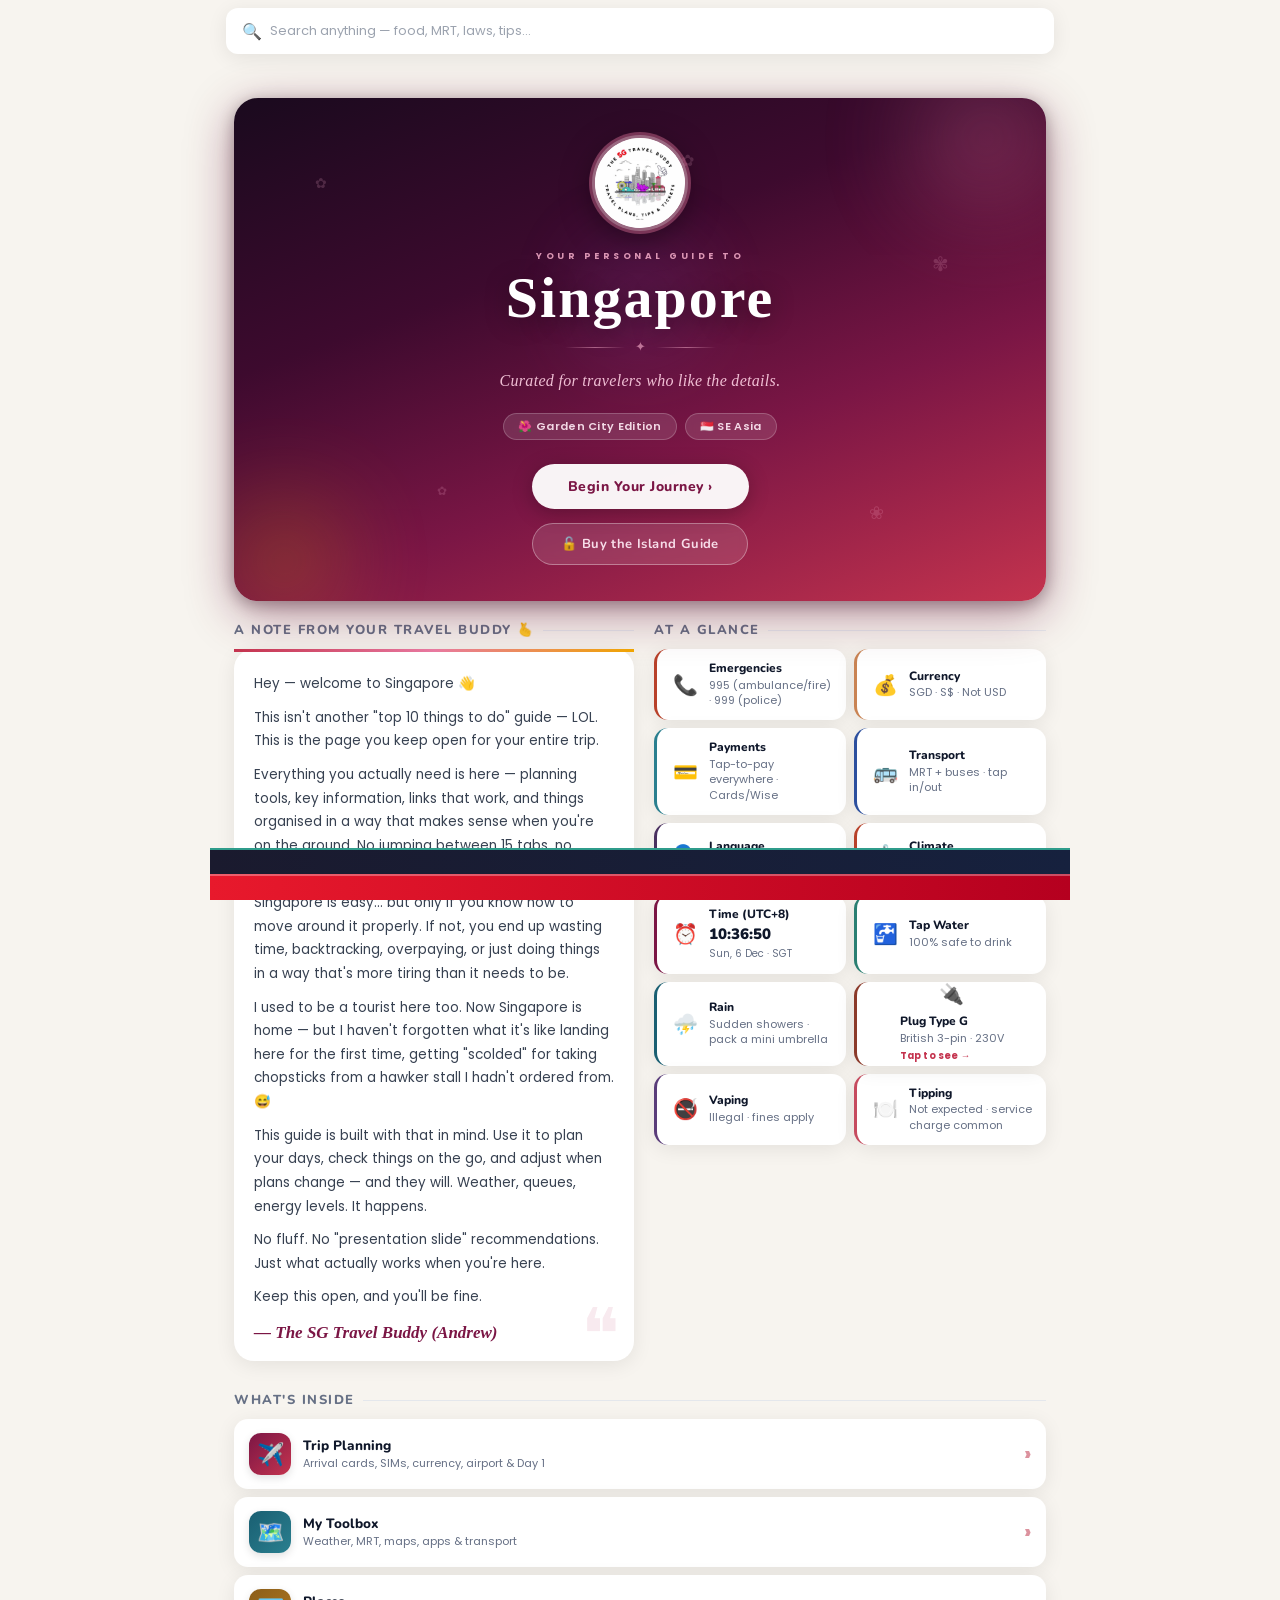
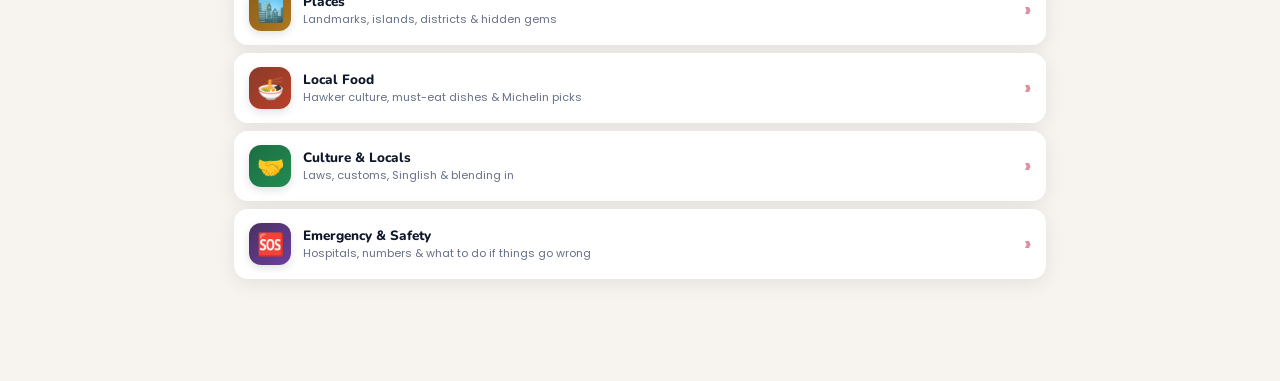
==== commit 976f3ea1: "Rename sample.html to index.html" ====
--- a/index.html
+++ b/index.html
@@ -112,7 +112,6 @@
   box-shadow: 0 3px 10px rgba(61,10,46,0.25);
 }
 </style>
-<script data-memberstack-app="app_cmnag41bh00ej0sus8siv24mv" src="https://static.memberstack.com/scripts/v2/memberstack.js" type="text/javascript"></script>
 </head>
 <body>
 
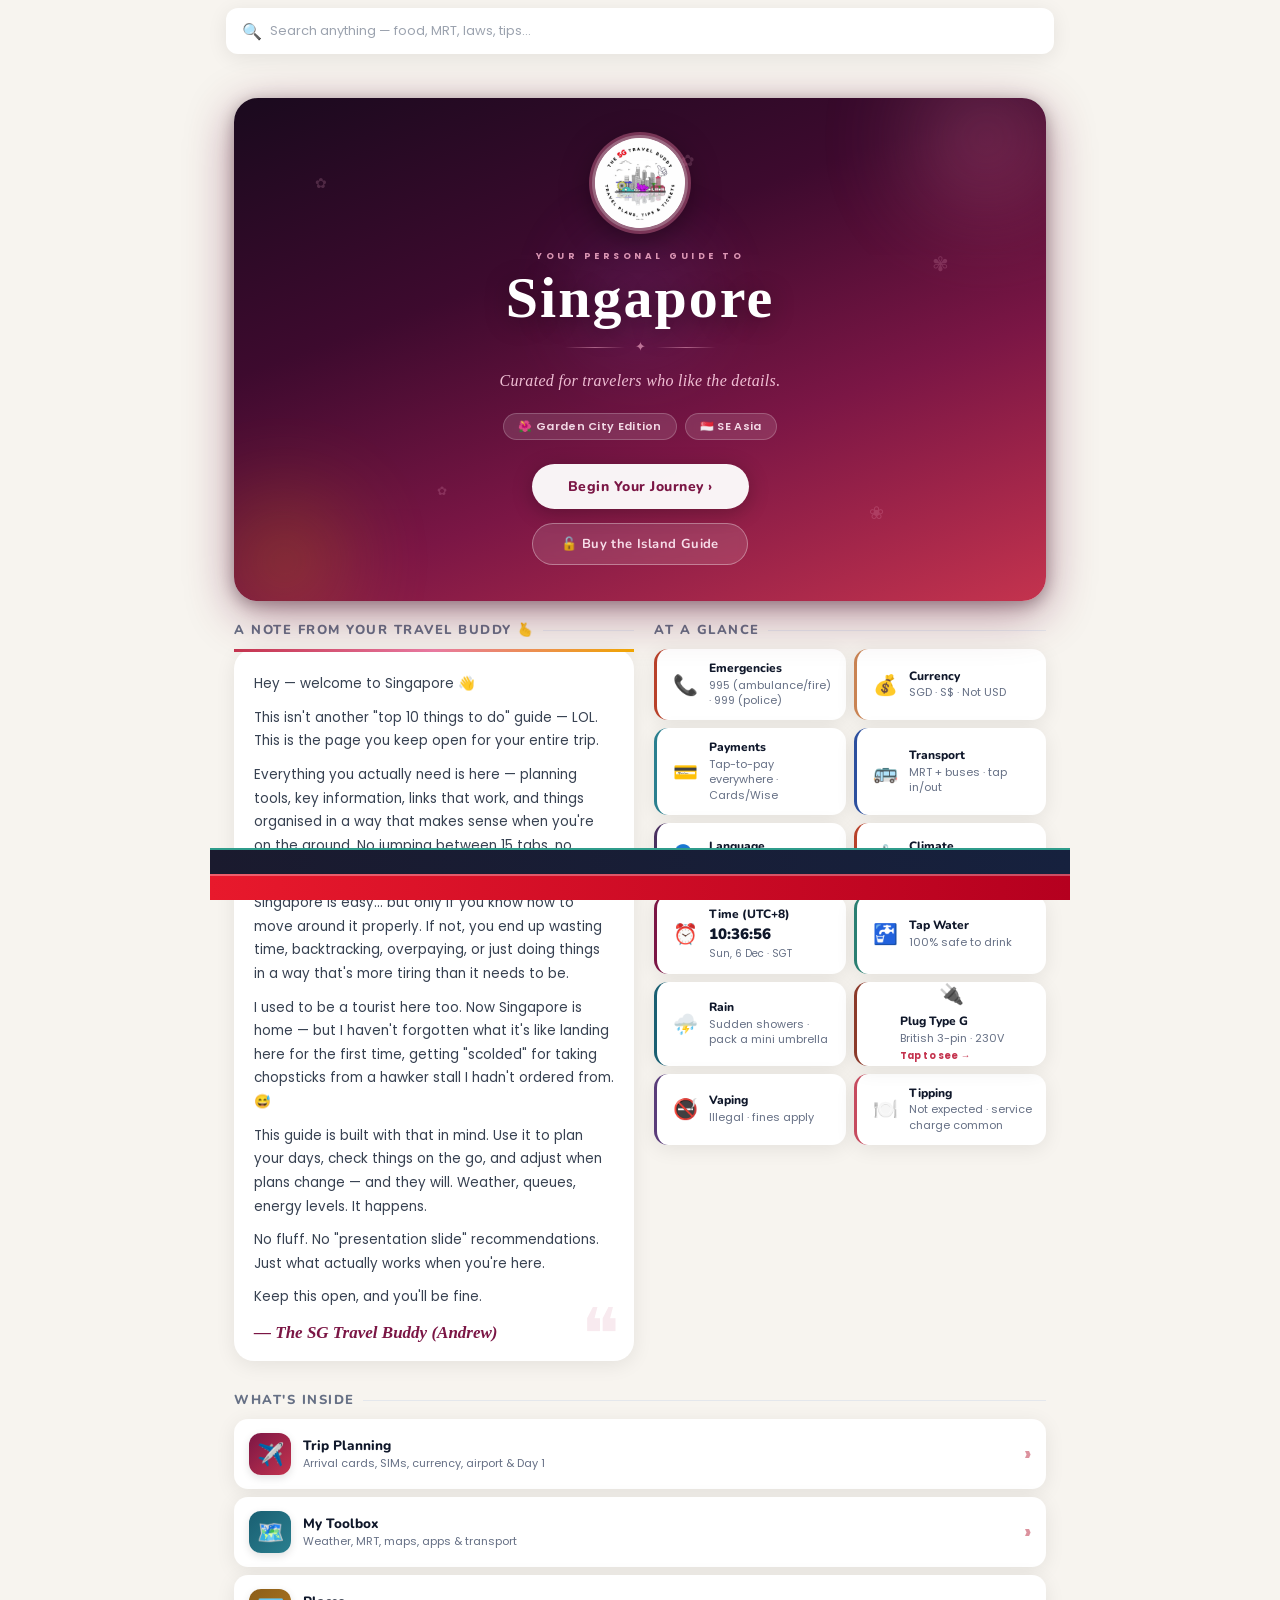
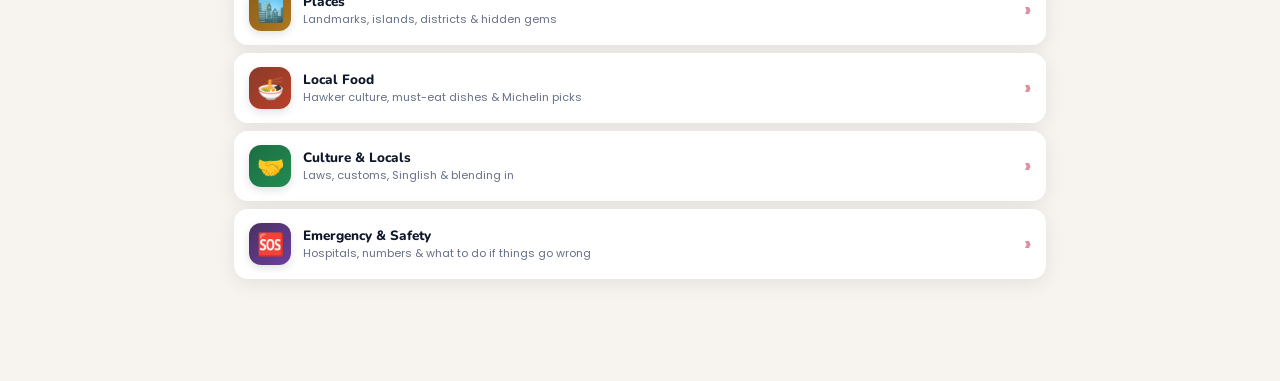
==== commit df87bc76: "Update index.html" ====
--- a/index.html
+++ b/index.html
@@ -3,7 +3,6 @@
 <head>
 <meta charset="UTF-8">
 <!-- Memberstack -->
-<script data-memberstack-app="app_cmnag41bh00ej0sus8siv24mv" src="https://static.memberstack.com/scripts/v1/memberstack.js" type="text/javascript"></script>
 <meta http-equiv="Cache-Control" content="no-cache, no-store, must-revalidate">
 <meta http-equiv="Pragma" content="no-cache">
 <meta http-equiv="Expires" content="0">
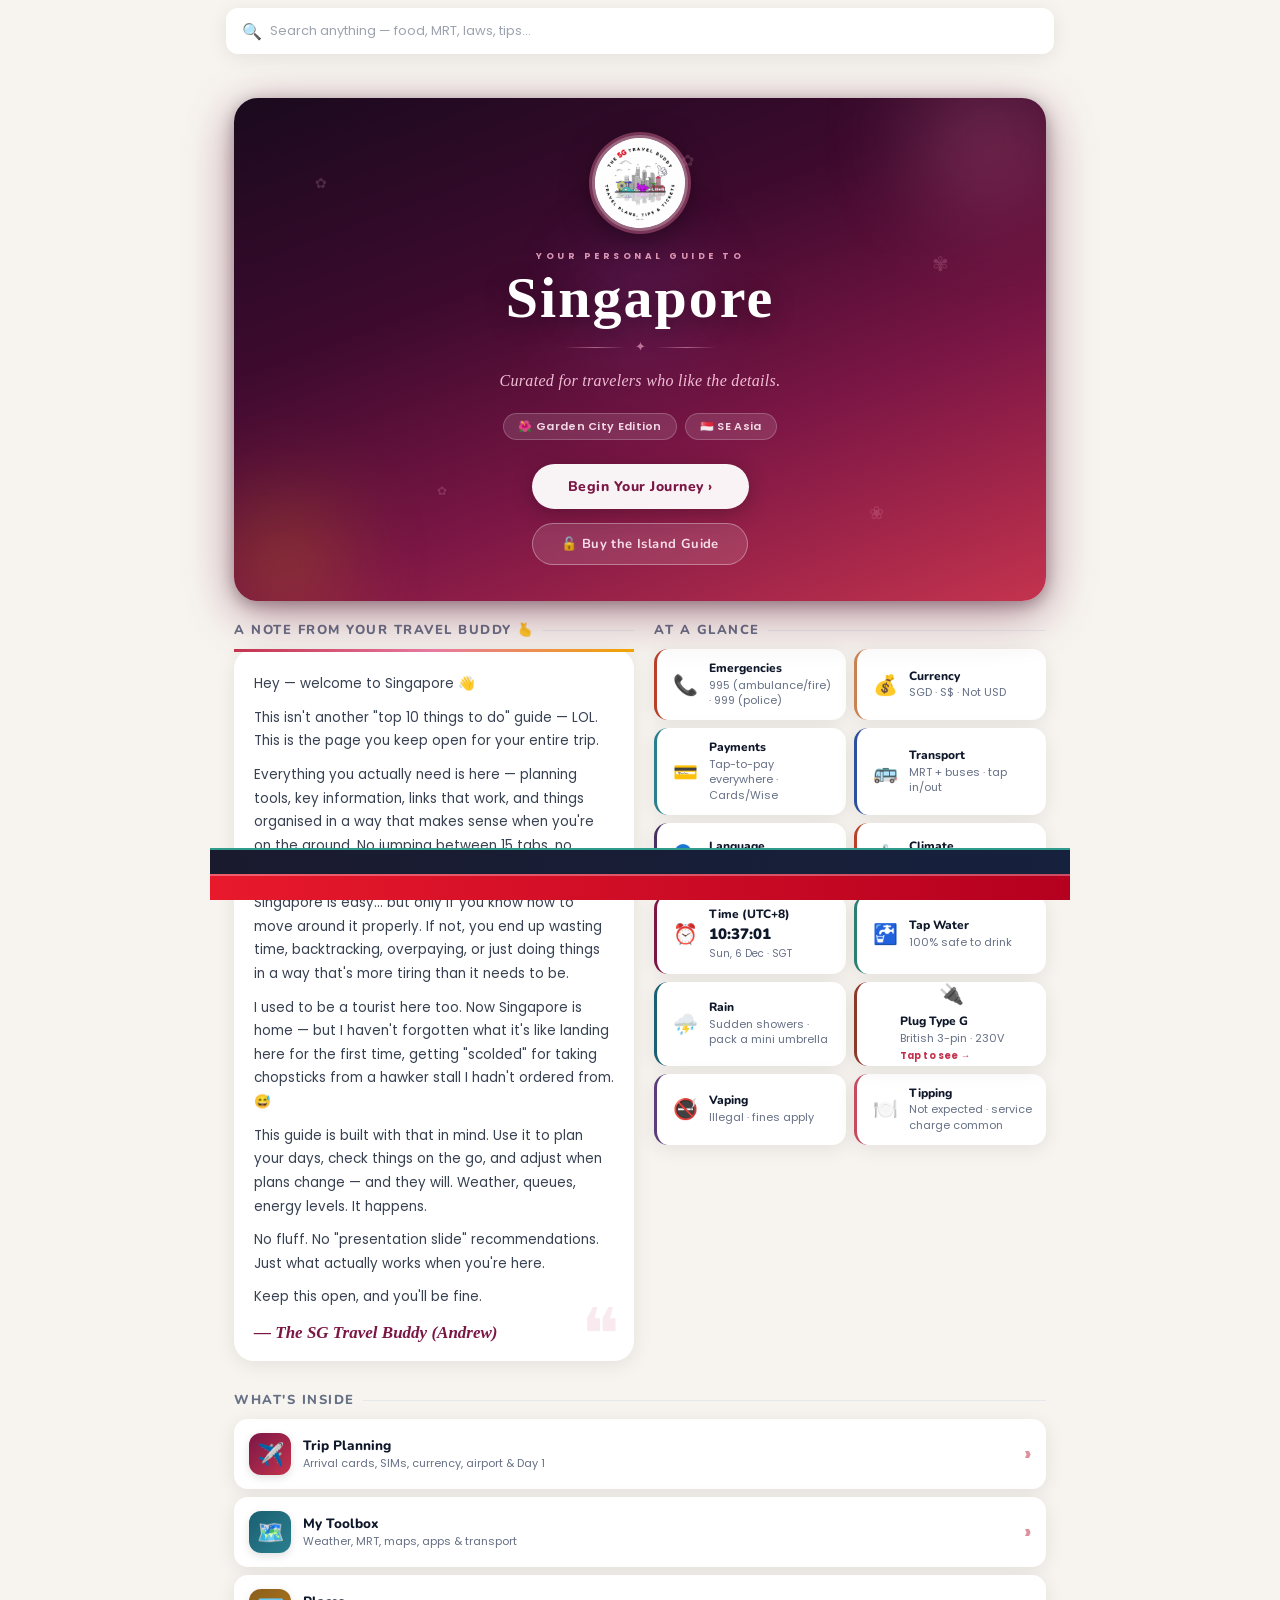
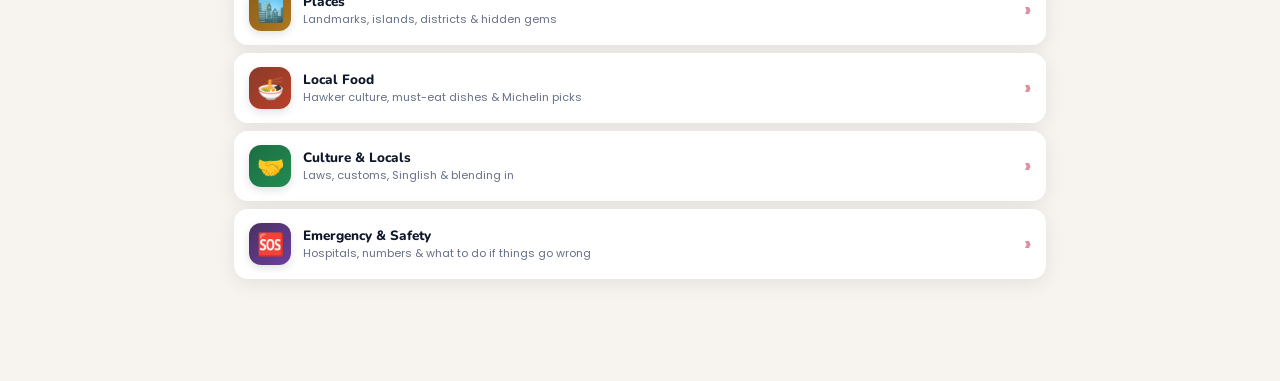
==== commit 9267f362: "Add files via upload" ====
--- a/index.html
+++ b/index.html
@@ -731,6 +731,28 @@
 
   <div class="section-title">🏙️ First Steps in the City</div>
 
+  <!-- Attraction Tickets Banner -->
+  <a href="https://skx21w14ln.zite.so" target="_blank" rel="noopener noreferrer" style="text-decoration:none;display:block;margin:0 0 14px;">
+    <div style="background:linear-gradient(135deg,#4a1942 0%,#7b2d5e 45%,#a84070 100%);border-radius:16px;padding:14px 16px;display:flex;flex-direction:column;gap:12px;box-shadow:0 4px 18px rgba(100,30,80,0.22);position:relative;overflow:hidden;">
+      <div style="position:absolute;top:0;left:0;right:0;height:1px;background:linear-gradient(90deg,transparent,rgba(255,255,255,0.25),transparent);"></div>
+      <div style="display:flex;align-items:center;gap:12px;">
+        <div style="width:48px;height:48px;flex-shrink:0;background:rgba(255,255,255,0.15);border-radius:12px;display:flex;align-items:center;justify-content:center;font-size:26px;border:1px solid rgba(255,255,255,0.2);">🎡</div>
+        <div style="flex:1;min-width:0;">
+          <div style="color:#fff;font-family:var(--font-main);font-weight:800;font-size:15px;line-height:1.2;margin-bottom:3px;">Book Attraction Tickets</div>
+          <div style="color:rgba(255,220,235,0.9);font-family:var(--font-main);font-size:12px;font-weight:600;letter-spacing:0.1px;">Discounted tickets · Skip queues · Local prices</div>
+        </div>
+        <div style="color:rgba(255,255,255,0.65);font-size:18px;flex-shrink:0;">›</div>
+      </div>
+      <div style="display:flex;flex-wrap:wrap;gap:7px;">
+        <span style="background:rgba(255,255,255,0.18);border:1px solid rgba(255,255,255,0.25);color:#fff;font-family:var(--font-main);font-size:11.5px;font-weight:700;border-radius:50px;padding:5px 12px;display:inline-flex;align-items:center;gap:5px;">🌿 Gardens by the Bay</span>
+        <span style="background:rgba(255,255,255,0.18);border:1px solid rgba(255,255,255,0.25);color:#fff;font-family:var(--font-main);font-size:11.5px;font-weight:700;border-radius:50px;padding:5px 12px;display:inline-flex;align-items:center;gap:5px;">🦁 Zoo &amp; Safari</span>
+        <span style="background:rgba(255,255,255,0.18);border:1px solid rgba(255,255,255,0.25);color:#fff;font-family:var(--font-main);font-size:11.5px;font-weight:700;border-radius:50px;padding:5px 12px;display:inline-flex;align-items:center;gap:5px;">🏝️ Sentosa</span>
+        <span style="background:rgba(255,255,255,0.18);border:1px solid rgba(255,255,255,0.25);color:#fff;font-family:var(--font-main);font-size:11.5px;font-weight:700;border-radius:50px;padding:5px 12px;display:inline-flex;align-items:center;gap:5px;">🐠 Oceanarium</span>
+        <span style="background:rgba(255,255,255,0.18);border:1px solid rgba(255,255,255,0.25);color:#fff;font-family:var(--font-main);font-size:11.5px;font-weight:700;border-radius:50px;padding:5px 12px;display:inline-flex;align-items:center;gap:5px;">+ more</span>
+      </div>
+    </div>
+  </a>
+
   <div class="accordion">
     <button class="acc-header" onclick="toggleAcc(this)">
       <span class="acc-icon">💵</span>
@@ -813,6 +835,8 @@
       <p class="content-p">Some hotels offer shared or private airport shuttles — great if you have heavy luggage or your hotel isn't near an MRT. Check with your hotel at the time of booking.</p>
     </div>
   </div>
+
+
 </div>
 
 
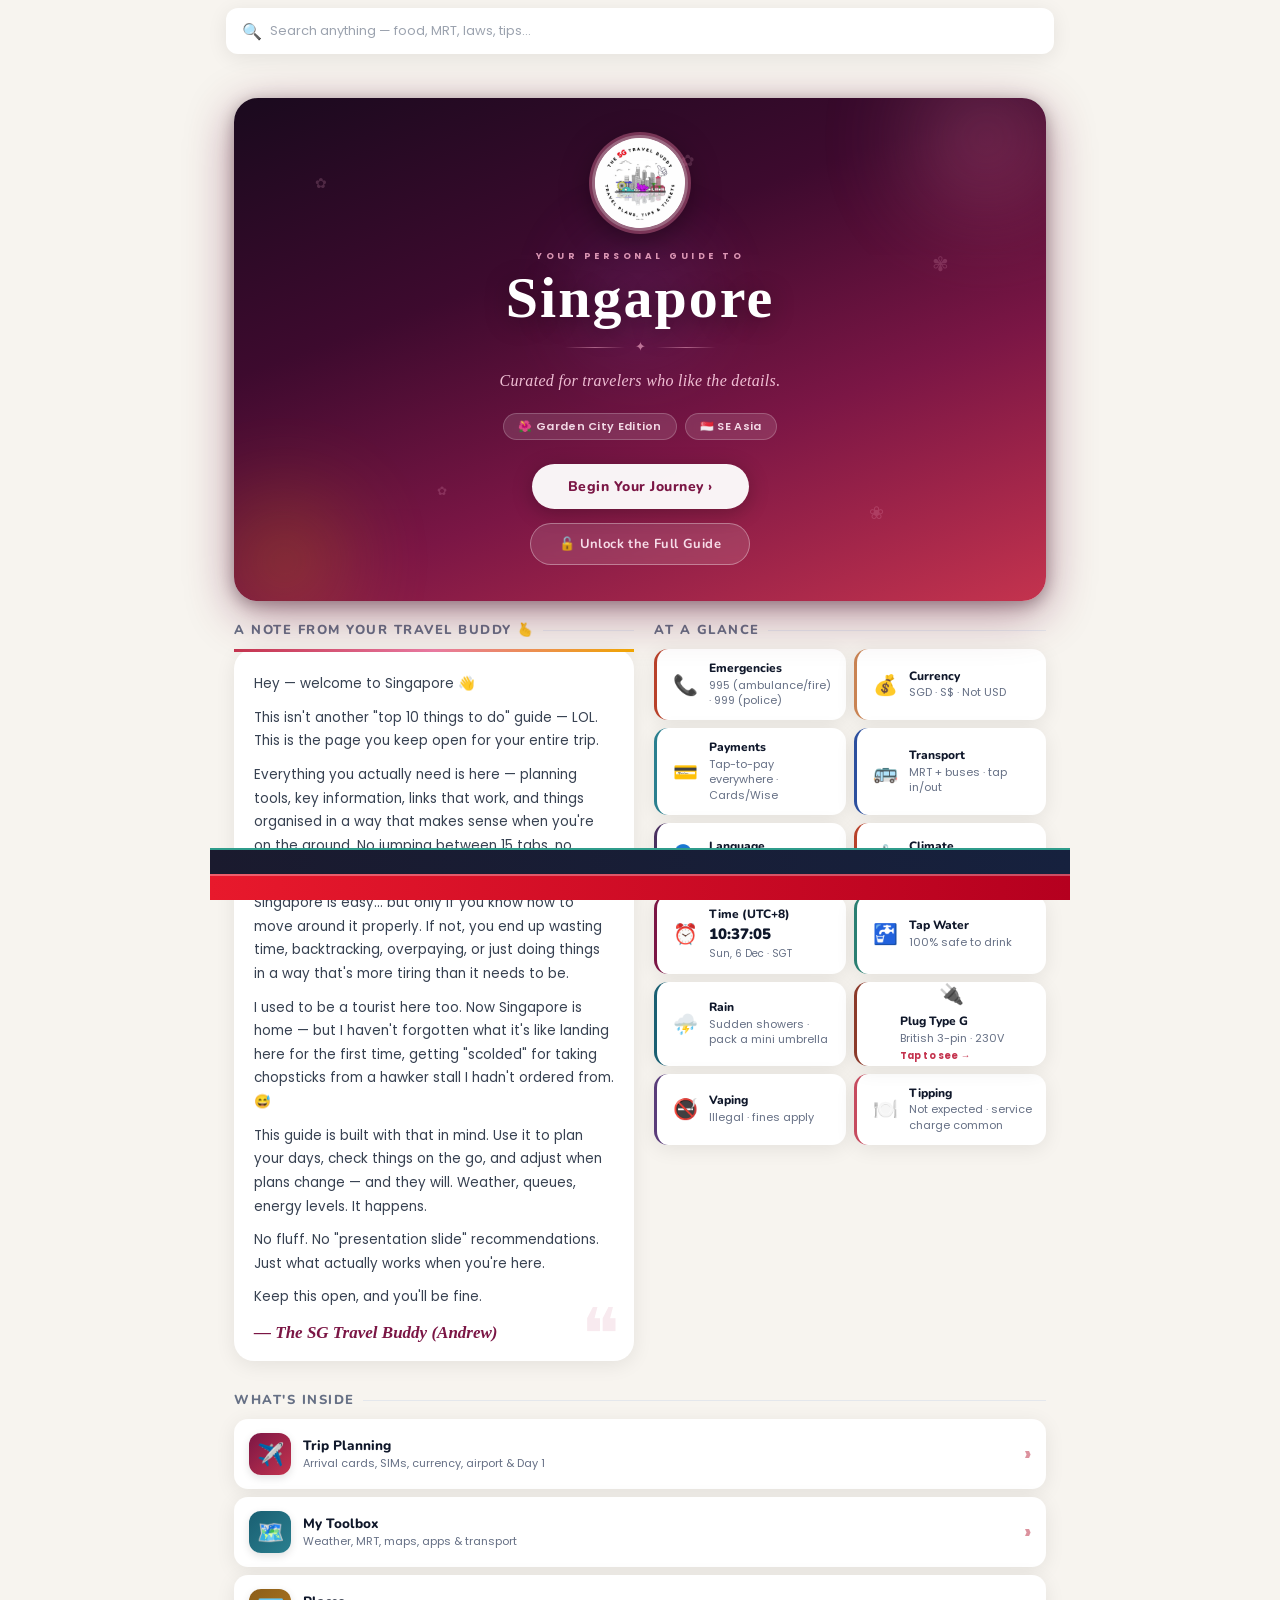
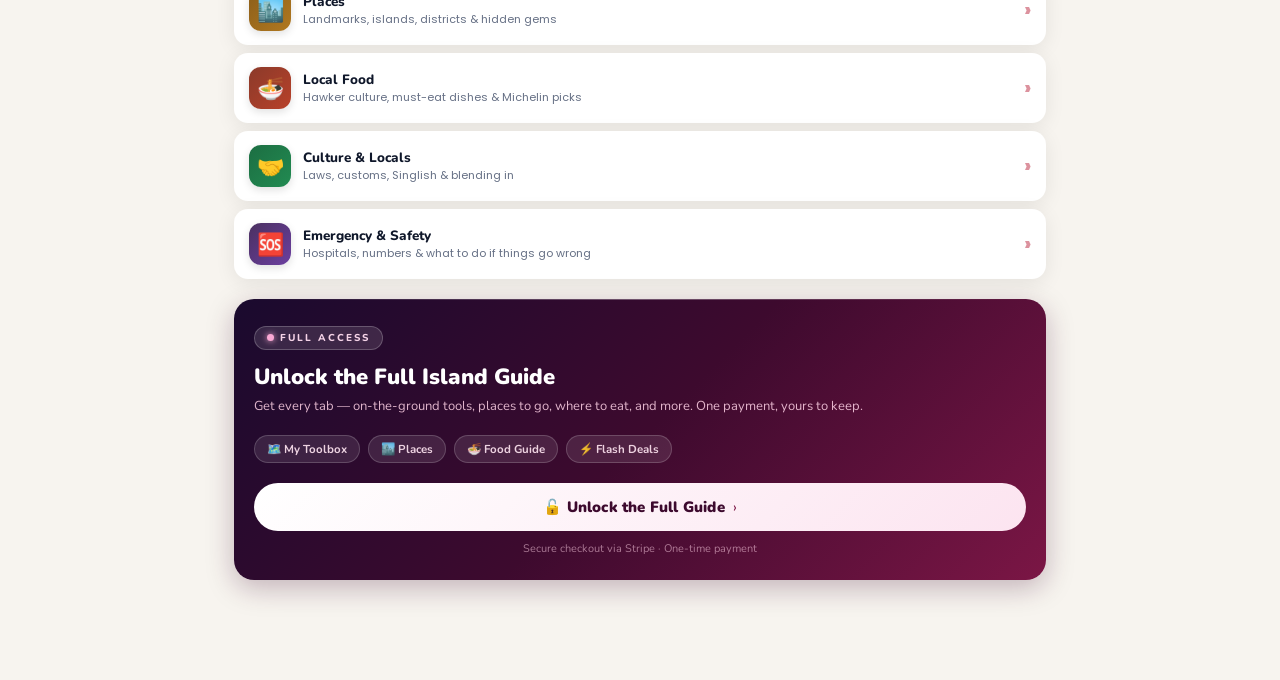
==== commit e9423832: "Add files via upload" ====
--- a/index.html
+++ b/index.html
@@ -213,9 +213,11 @@
       Begin Your Journey ›
     </button>
     <div style="margin-top:14px;">
-      <button data-ms-price:add="prc_island-guide-qzeq0sho" style="background:rgba(255,255,255,0.12);color:rgba(255,235,245,0.92);border:1.5px solid rgba(255,255,255,0.35);border-radius:50px;padding:11px 28px;font-family:var(--font-main);font-size:13px;font-weight:700;letter-spacing:0.4px;cursor:pointer;backdrop-filter:blur(4px);transition:background 0.2s,border-color 0.2s;">
-        🔓 Buy the Island Guide
-      </button>
+      <a href="https://buy.stripe.com/6oUeVc49helb4MLc7C5Rm01" target="_blank" rel="noopener noreferrer" style="text-decoration:none;">
+        <button style="background:rgba(255,255,255,0.12);color:rgba(255,235,245,0.92);border:1.5px solid rgba(255,255,255,0.35);border-radius:50px;padding:11px 28px;font-family:var(--font-main);font-size:13px;font-weight:700;letter-spacing:0.4px;cursor:pointer;backdrop-filter:blur(4px);transition:background 0.2s,border-color 0.2s;">
+          🔓 Unlock the Full Guide
+        </button>
+      </a>
     </div>
   </div>
 
@@ -405,6 +407,35 @@
     </div>
   </div>
 
+  <!-- Premium Upgrade Card -->
+  <a href="https://buy.stripe.com/6oUeVc49helb4MLc7C5Rm01" target="_blank" rel="noopener noreferrer" style="text-decoration:none;display:block;margin:20px 0 8px;">
+    <div style="background:linear-gradient(135deg,#1a0a2e 0%,#3d0a2e 50%,#7b1645 100%);border-radius:20px;padding:24px 20px;position:relative;overflow:hidden;box-shadow:0 8px 28px rgba(61,10,46,0.28);">
+      <!-- shimmer line -->
+      <div style="position:absolute;top:0;left:0;right:0;height:1px;background:linear-gradient(90deg,transparent,rgba(255,255,255,0.3),transparent);"></div>
+      <!-- badge -->
+      <div style="display:inline-flex;align-items:center;gap:6px;background:rgba(255,255,255,0.12);border:1px solid rgba(255,255,255,0.22);border-radius:50px;padding:4px 12px;margin-bottom:14px;">
+        <span style="width:7px;height:7px;border-radius:50%;background:#f9a8d4;display:inline-block;box-shadow:0 0 6px #f9a8d4;"></span>
+        <span style="font-family:var(--font-main);font-size:10px;font-weight:800;letter-spacing:2px;color:rgba(255,220,240,0.95);text-transform:uppercase;">Full Access</span>
+      </div>
+      <!-- heading -->
+      <div style="font-family:var(--font-main);font-weight:900;font-size:22px;color:#fff;line-height:1.2;margin-bottom:6px;">Unlock the Full Island Guide</div>
+      <div style="font-family:var(--font-main);font-size:13px;color:rgba(255,210,230,0.85);line-height:1.6;margin-bottom:18px;">Get every tab — on-the-ground tools, places to go, where to eat, and more. One payment, yours to keep.</div>
+      <!-- feature pills -->
+      <div style="display:flex;flex-wrap:wrap;gap:8px;margin-bottom:20px;">
+        <span style="background:rgba(255,255,255,0.1);border:1px solid rgba(255,255,255,0.18);color:rgba(255,230,242,0.9);font-family:var(--font-main);font-size:11.5px;font-weight:700;border-radius:50px;padding:5px 12px;">🗺️ My Toolbox</span>
+        <span style="background:rgba(255,255,255,0.1);border:1px solid rgba(255,255,255,0.18);color:rgba(255,230,242,0.9);font-family:var(--font-main);font-size:11.5px;font-weight:700;border-radius:50px;padding:5px 12px;">🏙️ Places</span>
+        <span style="background:rgba(255,255,255,0.1);border:1px solid rgba(255,255,255,0.18);color:rgba(255,230,242,0.9);font-family:var(--font-main);font-size:11.5px;font-weight:700;border-radius:50px;padding:5px 12px;">🍜 Food Guide</span>
+        <span style="background:rgba(255,255,255,0.1);border:1px solid rgba(255,255,255,0.18);color:rgba(255,230,242,0.9);font-family:var(--font-main);font-size:11.5px;font-weight:700;border-radius:50px;padding:5px 12px;">⚡ Flash Deals</span>
+      </div>
+      <!-- CTA button -->
+      <div style="background:linear-gradient(135deg,#fff 0%,#fce4f0 100%);border-radius:50px;padding:14px 24px;display:flex;align-items:center;justify-content:center;gap:8px;">
+        <span style="font-family:var(--font-main);font-size:15px;font-weight:900;color:#3d0a2e;letter-spacing:0.2px;">🔓 Unlock the Full Guide</span>
+        <span style="font-family:var(--font-main);font-size:15px;color:#7b1645;">›</span>
+      </div>
+      <div style="text-align:center;margin-top:10px;font-family:var(--font-main);font-size:11px;color:rgba(255,210,230,0.55);">Secure checkout via Stripe · One-time payment</div>
+    </div>
+  </a>
+
 </div>
 
 <div class="screen" id="screen-planning">
@@ -847,10 +878,10 @@
       <div class="premium-icon">🗺️</div>
       <div class="premium-label">Premium Content</div>
       <div class="premium-title">My Toolbox</div>
-      <p class="premium-desc">This section is available to Island Guide members.<br>Unlock full access below.</p>
-      <button data-ms-price:add="prc_island-guide-qzeq0sho" class="premium-btn">
-        🔓 Buy the Island Guide
-      </button>
+      <p class="premium-desc">Live weather, MRT maps, transport tools, currency converter &amp; more — all in one place.</p>
+      <a href="https://buy.stripe.com/6oUeVc49helb4MLc7C5Rm01" target="_blank" rel="noopener noreferrer" style="text-decoration:none;">
+        <button class="premium-btn">🔓 Unlock the Full Guide</button>
+      </a>
     </div>
   </div>
 </div>
@@ -862,10 +893,10 @@
       <div class="premium-icon">🏙️</div>
       <div class="premium-label">Premium Content</div>
       <div class="premium-title">Places</div>
-      <p class="premium-desc">This section is available to Island Guide members.<br>Unlock full access below.</p>
-      <button data-ms-price:add="prc_island-guide-qzeq0sho" class="premium-btn">
-        🔓 Buy the Island Guide
-      </button>
+      <p class="premium-desc">Landmarks, islands, neighbourhoods, hidden gems &amp; our honest takes on where to go.</p>
+      <a href="https://buy.stripe.com/6oUeVc49helb4MLc7C5Rm01" target="_blank" rel="noopener noreferrer" style="text-decoration:none;">
+        <button class="premium-btn">🔓 Unlock the Full Guide</button>
+      </a>
     </div>
   </div>
 </div>
@@ -877,10 +908,10 @@
       <div class="premium-icon">🍜</div>
       <div class="premium-label">Premium Content</div>
       <div class="premium-title">Local Food</div>
-      <p class="premium-desc">This section is available to Island Guide members.<br>Unlock full access below.</p>
-      <button data-ms-price:add="prc_island-guide-qzeq0sho" class="premium-btn">
-        🔓 Buy the Island Guide
-      </button>
+      <p class="premium-desc">Hawker guide, must-eat dishes, Michelin picks &amp; where locals actually go to eat.</p>
+      <a href="https://buy.stripe.com/6oUeVc49helb4MLc7C5Rm01" target="_blank" rel="noopener noreferrer" style="text-decoration:none;">
+        <button class="premium-btn">🔓 Unlock the Full Guide</button>
+      </a>
     </div>
   </div>
 </div>
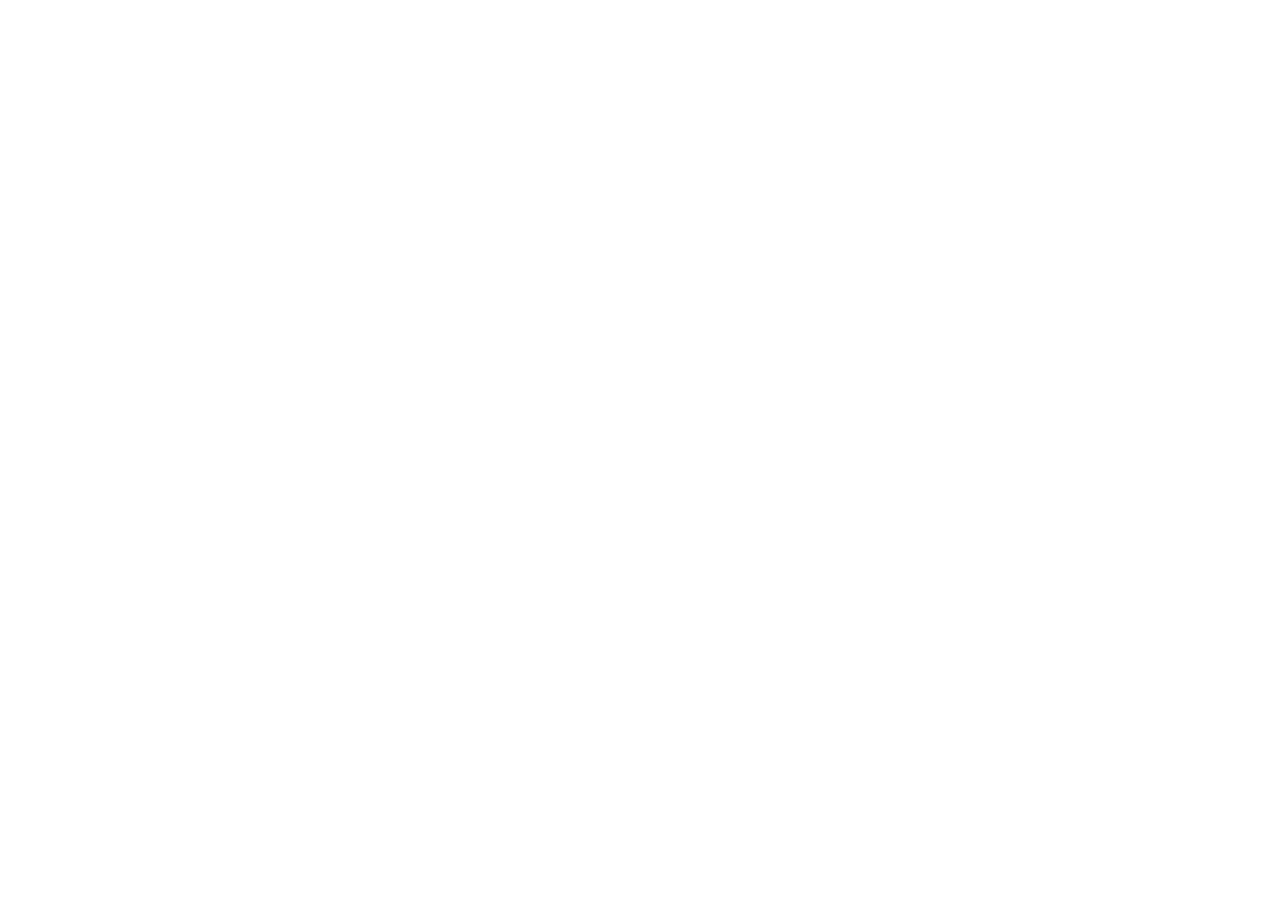
==== commit 809330bb: "feat: deploy Island Guide v1.0 React app" ====
--- a/index.html
+++ b/index.html
@@ -1,1536 +1,18 @@
 <!DOCTYPE html>
 <html lang="en">
-<head>
-<meta charset="UTF-8">
-<!-- Memberstack -->
-<meta http-equiv="Cache-Control" content="no-cache, no-store, must-revalidate">
-<meta http-equiv="Pragma" content="no-cache">
-<meta http-equiv="Expires" content="0">
-<meta name="robots" content="noindex, nofollow, noarchive, nosnippet">
-<style>
-  /* Disable text selection across the entire page */
-  * {
-    -webkit-user-select: none !important;
-    -moz-user-select: none !important;
-    -ms-user-select: none !important;
-    user-select: none !important;
-    -webkit-touch-callout: none !important;
-  }
-  /* Allow selection only inside form inputs */
-  input, textarea, select {
-    -webkit-user-select: text !important;
-    -moz-user-select: text !important;
-    user-select: text !important;
-  }
-</style>
-<meta name="viewport" content="width=device-width, initial-scale=1.0, maximum-scale=1.0">
-<title>Island Guide by The SG Travel Buddy 🇸🇬</title>
-<link rel="preconnect" href="https://fonts.googleapis.com">
-<link href="https://fonts.googleapis.com/css2?family=Nunito:wght@400;600;700;800;900&family=Poppins:wght@400;500;600;700&family=Pacifico&display=swap" rel="stylesheet">
-<link rel="stylesheet" href="styles.css">
-
-<style>
-.premium-gate {
-  position: relative;
-  min-height: 70vh;
-  display: flex;
-  align-items: center;
-  justify-content: center;
-  overflow: hidden;
-  border-radius: 20px;
-  margin: 20px 0;
-}
-.premium-blur-bg {
-  position: absolute;
-  inset: 0;
-  background: rgba(255,255,255,0.82);
-  backdrop-filter: blur(18px);
-  -webkit-backdrop-filter: blur(18px);
-  border-radius: 20px;
-  border: 1.5px solid rgba(198,75,95,0.15);
-}
-.premium-content {
-  position: relative;
-  z-index: 2;
-  text-align: center;
-  padding: 48px 32px;
-  display: flex;
-  flex-direction: column;
-  align-items: center;
-  gap: 12px;
-}
-.premium-icon {
-  font-size: 52px;
-  filter: blur(3px);
-  opacity: 0.4;
-  margin-bottom: 4px;
-}
-.premium-label {
-  font-family: var(--font-main);
-  font-size: 10px;
-  font-weight: 800;
-  text-transform: uppercase;
-  letter-spacing: 2.5px;
-  color: var(--red);
-  background: rgba(198,75,95,0.08);
-  padding: 4px 14px;
-  border-radius: 20px;
-  border: 1px solid rgba(198,75,95,0.2);
-}
-.premium-title {
-  font-family: var(--font-main);
-  font-weight: 900;
-  font-size: 26px;
-  color: var(--dark);
-  line-height: 1.2;
-}
-.premium-desc {
-  font-size: 13.5px;
-  color: var(--grey);
-  line-height: 1.7;
-  max-width: 280px;
-  margin: 0;
-}
-.premium-btn {
-  margin-top: 8px;
-  background: linear-gradient(135deg, #1a0a1e 0%, #3d0a2e 45%, #7b1645 100%);
-  color: white;
-  border: none;
-  border-radius: 50px;
-  padding: 14px 32px;
-  font-family: var(--font-main);
-  font-size: 14px;
-  font-weight: 800;
-  letter-spacing: 0.4px;
-  cursor: pointer;
-  box-shadow: 0 6px 20px rgba(61,10,46,0.30);
-  transition: transform 0.15s, box-shadow 0.15s;
-}
-.premium-btn:active {
-  transform: scale(0.97);
-  box-shadow: 0 3px 10px rgba(61,10,46,0.25);
-}
-</style>
-</head>
-<body>
-
-<div class="flash-sale-overlay" id="flashSaleOverlay" style="display:none;" onclick="handleOverlayClick(event)">
-  <div class="flash-sale-box" id="flashSaleBox">
-
-    <div class="fs-banner-header">
-      <div class="fs-banner-label">
-        <span class="fbl-dot"></span>
-        ⚡ FLASH SALE
-      </div>
-      <div style="display:flex;align-items:center;gap:6px;">
-        <span class="fs-banner-counter" id="fsBannerCounter">1 of 1</span>
-        <button class="fs-banner-close" onclick="closeFlashBanner()" aria-label="Close">✕</button>
-      </div>
-    </div>
-
-    <div class="fs-slide-wrap" id="fsSlideWrap">
-      <div class="fs-slides" id="fsSlides">
-
-      </div>
-    </div>
-
-    <div class="fs-swipe-hint" id="fsSwipeHint">👆 Swipe or tap arrows for more</div>
-    <div class="fs-dot-row" id="fsDotRow"></div>
-
-    <div class="fs-nav" id="fsNav">
-      <button class="fs-nav-btn" id="fsPrevBtn" onclick="fsNav(-1)">← Prev</button>
-      <button class="fs-nav-btn" id="fsNextBtn" onclick="fsNav(1)">Next →</button>
-    </div>
-
-  </div>
-</div>
-
-<header class="app-header">
-  <div class="header-top">
-    <div class="header-logo">
-      <div class="lion-icon">
-        <img src="logo.png" alt="The SG Travel Buddy" onerror="this.outerHTML='🦁'">
-      </div>
-      <div class="header-title-wrap">
-        <div class="header-title">Island Guide <span class="header-title-sub">by The&nbsp;<span class="ht-sg">SG</span>&nbsp;Travel Buddy</span></div>
-        <div class="header-sub">Travel plans<span class="hs-dot">•</span>Discounted attraction tickets<span class="hs-dot">•</span>Tips</div>
-      </div>
-    </div>
-    <div class="header-flag">🇸🇬</div>
-  </div>
-  <div style="display:flex;justify-content:flex-end;padding:4px 0 0;gap:4px;">
-    <button class="fs-btn" onclick="changeFontSize(-1)" title="Decrease font size" style="font-size:11px;padding:0 6px;width:auto;border-radius:10px;height:20px;">A−</button>
-    <button class="fs-btn" onclick="changeFontSize(1)" title="Increase font size" style="font-size:11px;padding:0 6px;width:auto;border-radius:10px;height:20px;">A+</button>
-  </div>
-</header>
-
-<div class="search-bar-wrap" style="padding-left:16px;padding-right:16px;">
-  <div class="search-bar" id="globalSearchBar">
-    <span class="sb-icon">🔍</span>
-    <input type="text" id="globalSearchInput" placeholder="Search anything — food, MRT, laws, tips…" oninput="handleSearch(this.value)" autocomplete="off">
-    <button class="search-clear" id="searchClearBtn" onclick="clearSearch()" style="display:none">✕</button>
-  </div>
-  <div class="search-results-panel" id="searchResultsPanel">
-    <div class="search-header" id="searchResultsHeader">Results</div>
-    <div id="searchResultsList"></div>
-  </div>
-</div>
-
-<div class="screen active" id="screen-home">
-
-
-  <div class="cover-card">
-    <div class="cover-orchid-bg" aria-hidden="true">
-      <div class="cover-orb cover-orb-1"></div>
-      <div class="cover-orb cover-orb-2"></div>
-      <div class="cover-orb cover-orb-3"></div>
-      <div class="cover-petals" aria-hidden="true">
-        <span class="petal p1">✿</span>
-        <span class="petal p2">✾</span>
-        <span class="petal p3">✿</span>
-        <span class="petal p4">❀</span>
-        <span class="petal p5">✿</span>
-      </div>
-    </div>
-
-    <div class="cover-logo-wrap">
-      <div class="cover-logo-ring">
-        <img src="logo.png" alt="The SG Travel Buddy" onerror="this.outerHTML='🦁'">
-      </div>
-    </div>
-
-    <div class="cover-label">YOUR PERSONAL GUIDE TO</div>
-    <div class="cover-title">Singapore</div>
-    <div class="cover-divider-line"><span>✦</span></div>
-    <div class="cover-tagline">Curated for travelers who like the details.</div>
-
-    <div class="cover-edition-row">
-      <span class="cover-chip">🌺 Garden City Edition</span>
-      <span class="cover-chip">🇸🇬 SE Asia</span>
-    </div>
-
-    <button class="cover-cta" onclick="showScreen('planning'); switchTab('planning')">
-      Begin Your Journey ›
-    </button>
-    <div style="margin-top:14px;">
-      <a href="https://buy.stripe.com/6oUeVc49helb4MLc7C5Rm01" target="_blank" rel="noopener noreferrer" style="text-decoration:none;">
-        <button style="background:rgba(255,255,255,0.12);color:rgba(255,235,245,0.92);border:1.5px solid rgba(255,255,255,0.35);border-radius:50px;padding:11px 28px;font-family:var(--font-main);font-size:13px;font-weight:700;letter-spacing:0.4px;cursor:pointer;backdrop-filter:blur(4px);transition:background 0.2s,border-color 0.2s;">
-          🔓 Unlock the Full Guide
-        </button>
-      </a>
-    </div>
-  </div>
-
-
-  <div class="home-top-row">
-  <div class="home-top-left">
-
-
-  <div class="cover-section-label" style="margin-top:0;">A note from your travel buddy 🫰</div>
-  <div class="buddy-letter">
-    <p>Hey — welcome to Singapore 👋</p>
-    <p>This isn't another "top 10 things to do" guide — LOL. This is the page you keep open for your entire trip.</p>
-    <p>Everything you actually need is here — planning tools, key information, links that work, and things organised in a way that makes sense when you're on the ground. No jumping between 15 tabs, no random blogs, no guessing if the info is outdated.</p>
-    <p>Singapore is easy... but only if you know how to move around it properly. If not, you end up wasting time, backtracking, overpaying, or just doing things in a way that's more tiring than it needs to be.</p>
-    <p>I used to be a tourist here too. Now Singapore is home — but I haven't forgotten what it's like landing here for the first time, getting "scolded" for taking chopsticks from a hawker stall I hadn't ordered from. 😅</p>
-    <p>This guide is built with that in mind. Use it to plan your days, check things on the go, and adjust when plans change — and they will. Weather, queues, energy levels. It happens.</p>
-    <p>No fluff. No "presentation slide" recommendations. Just what actually works when you're here.</p>
-    <p>Keep this open, and you'll be fine.</p>
-    <div class="buddy-letter-sig">— The SG Travel Buddy (Andrew)</div>
-  </div>
-
-  </div>
-  <div class="home-top-right">
-
-
-  <div class="cover-section-label">At a Glance</div>
-
-  <div class="glance-grid">
-    <div class="glance-chip">
-      <span class="gc-icon">📞</span>
-      <div>
-        <div class="gc-title">Emergencies</div>
-        <div class="gc-desc">995 (ambulance/fire) · 999 (police)</div>
-      </div>
-    </div>
-    <div class="glance-chip">
-      <span class="gc-icon">💰</span>
-      <div>
-        <div class="gc-title">Currency</div>
-        <div class="gc-desc">SGD · S$ · Not USD</div>
-      </div>
-    </div>
-    <div class="glance-chip">
-      <span class="gc-icon">💳</span>
-      <div>
-        <div class="gc-title">Payments</div>
-        <div class="gc-desc">Tap-to-pay everywhere · Cards/Wise</div>
-      </div>
-    </div>
-    <div class="glance-chip">
-      <span class="gc-icon">🚌</span>
-      <div>
-        <div class="gc-title">Transport</div>
-        <div class="gc-desc">MRT + buses · tap in/out</div>
-      </div>
-    </div>
-    <div class="glance-chip">
-      <span class="gc-icon">🗣️</span>
-      <div>
-        <div class="gc-title">Language</div>
-        <div class="gc-desc">English + Singlish</div>
-      </div>
-    </div>
-    <div class="glance-chip">
-      <span class="gc-icon">🌡️</span>
-      <div>
-        <div class="gc-title">Climate</div>
-        <div class="gc-desc">25–34°C year-round</div>
-      </div>
-    </div>
-    <div class="glance-chip clock-glance">
-      <span class="gc-icon">⏰</span>
-      <div>
-        <div class="gc-title">Time (UTC+8)</div>
-        <div class="gc-desc gc-clock" id="sgLiveClock">--:--</div>
-        <div class="gc-date" id="sgLiveDate"></div>
-      </div>
-    </div>
-    <div class="glance-chip">
-      <span class="gc-icon">🚰</span>
-      <div>
-        <div class="gc-title">Tap Water</div>
-        <div class="gc-desc">100% safe to drink</div>
-      </div>
-    </div>
-    <div class="glance-chip">
-      <span class="gc-icon">⛈️</span>
-      <div>
-        <div class="gc-title">Rain</div>
-        <div class="gc-desc">Sudden showers · pack a mini umbrella</div>
-      </div>
-    </div>
-    <div class="glance-chip flip-card" onclick="this.classList.toggle('flipped')" id="plugFlipCard">
-      <div class="flip-card-inner" style="width:100%;">
-        <div class="flip-front" style="display:flex;align-items:center;gap:10px;width:100%;">
-          <span class="gc-icon">🔌</span>
-          <div>
-            <div class="gc-title">Plug Type G</div>
-            <div class="gc-desc">British 3-pin · 230V</div>
-            <div class="gc-tap-hint">Tap to see →</div>
-          </div>
-        </div>
-        <div class="flip-back" style="display:flex;align-items:center;gap:10px;width:100%;padding:8px 0;">
-          <a href="https://gude-systems.com/app/uploads/2024/05/steckertyp-g-uk-plug-commonwealth-stecker-gude-systems-1.png" target="_blank" onclick="event.stopPropagation();" style="display:flex;align-items:center;gap:10px;width:100%;text-decoration:none;">
-            <img src="https://upload.wikimedia.org/wikipedia/commons/thumb/4/47/UK_BS_1363_plug_and_socket_%28IEC_Type_G%29.png/400px-UK_BS_1363_plug_and_socket_%28IEC_Type_G%29.png"
-              alt="Type G plug" style="width:48px;height:48px;border-radius:8px;object-fit:cover;flex-shrink:0;"
-              onerror="this.outerHTML='<span style=\'font-size:28px;\'>🔌</span>'">
-            <div>
-              <div class="gc-title" style="color:white;">Type G · 230V · 50Hz</div>
-              <div class="gc-desc" style="color:rgba(255,255,255,0.75);">Same as UK &amp; Ireland</div>
-              <div class="gc-tap-hint" style="color:rgba(255,255,255,0.55);">📸 Tap image for full size</div>
-            </div>
-          </a>
-        </div>
-      </div>
-    </div>
-    <div class="glance-chip">
-      <span class="gc-icon">🚭</span>
-      <div>
-        <div class="gc-title">Vaping</div>
-        <div class="gc-desc">Illegal · fines apply</div>
-      </div>
-    </div>
-    <div class="glance-chip">
-      <span class="gc-icon">🍽️</span>
-      <div>
-        <div class="gc-title">Tipping</div>
-        <div class="gc-desc">Not expected · service charge common</div>
-      </div>
-    </div>
-  </div>
-
-
-  </div>
-  </div>
-
-  <div class="cover-section-label">What's Inside</div>
-
-  <div class="inside-list">
-    <div class="inside-item" onclick="showScreen('planning'); switchTab('planning')">
-      <div class="ii-icon-wrap" style="background:linear-gradient(135deg,#7b1645,#c4334e);">✈️</div>
-      <div class="ii-text">
-        <div class="ii-title">Trip Planning</div>
-        <div class="ii-sub">Arrival cards, SIMs, currency, airport & Day 1</div>
-      </div>
-      <div class="ii-arrow">›</div>
-    </div>
-    <div class="inside-item" onclick="showScreen('ground'); switchTab('ground')">
-      <div class="ii-icon-wrap" style="background:linear-gradient(135deg,#1a5f72,#2a7f8f);">🗺️</div>
-      <div class="ii-text">
-        <div class="ii-title">My Toolbox</div>
-        <div class="ii-sub">Weather, MRT, maps, apps &amp; transport</div>
-      </div>
-      <div class="ii-arrow">›</div>
-    </div>
-    <div class="inside-item" onclick="showScreen('places'); switchTab('places')">
-      <div class="ii-icon-wrap" style="background:linear-gradient(135deg,#8b5e1a,#b07820);">🏙️</div>
-      <div class="ii-text">
-        <div class="ii-title">Places</div>
-        <div class="ii-sub">Landmarks, islands, districts &amp; hidden gems</div>
-      </div>
-      <div class="ii-arrow">›</div>
-    </div>
-    <div class="inside-item" onclick="showScreen('food'); switchTab('food')">
-      <div class="ii-icon-wrap" style="background:linear-gradient(135deg,#8b3a2a,#b8412a);">🍜</div>
-      <div class="ii-text">
-        <div class="ii-title">Local Food</div>
-        <div class="ii-sub">Hawker culture, must-eat dishes &amp; Michelin picks</div>
-      </div>
-      <div class="ii-arrow">›</div>
-    </div>
-    <div class="inside-item" onclick="showScreen('culture'); switchTab('culture')">
-      <div class="ii-icon-wrap" style="background:linear-gradient(135deg,#1c6e42,#228b52);">🤝</div>
-      <div class="ii-text">
-        <div class="ii-title">Culture &amp; Locals</div>
-        <div class="ii-sub">Laws, customs, Singlish &amp; blending in</div>
-      </div>
-      <div class="ii-arrow">›</div>
-    </div>
-    <div class="inside-item" onclick="showScreen('sos'); switchTab('sos')">
-      <div class="ii-icon-wrap" style="background:linear-gradient(135deg,#4a3060,#6b3fa0);">🆘</div>
-      <div class="ii-text">
-        <div class="ii-title">Emergency &amp; Safety</div>
-        <div class="ii-sub">Hospitals, numbers &amp; what to do if things go wrong</div>
-      </div>
-      <div class="ii-arrow">›</div>
-    </div>
-  </div>
-
-  <!-- Premium Upgrade Card -->
-  <a href="https://buy.stripe.com/6oUeVc49helb4MLc7C5Rm01" target="_blank" rel="noopener noreferrer" style="text-decoration:none;display:block;margin:20px 0 8px;">
-    <div style="background:linear-gradient(135deg,#1a0a2e 0%,#3d0a2e 50%,#7b1645 100%);border-radius:20px;padding:24px 20px;position:relative;overflow:hidden;box-shadow:0 8px 28px rgba(61,10,46,0.28);">
-      <!-- shimmer line -->
-      <div style="position:absolute;top:0;left:0;right:0;height:1px;background:linear-gradient(90deg,transparent,rgba(255,255,255,0.3),transparent);"></div>
-      <!-- badge -->
-      <div style="display:inline-flex;align-items:center;gap:6px;background:rgba(255,255,255,0.12);border:1px solid rgba(255,255,255,0.22);border-radius:50px;padding:4px 12px;margin-bottom:14px;">
-        <span style="width:7px;height:7px;border-radius:50%;background:#f9a8d4;display:inline-block;box-shadow:0 0 6px #f9a8d4;"></span>
-        <span style="font-family:var(--font-main);font-size:10px;font-weight:800;letter-spacing:2px;color:rgba(255,220,240,0.95);text-transform:uppercase;">Full Access</span>
-      </div>
-      <!-- heading -->
-      <div style="font-family:var(--font-main);font-weight:900;font-size:22px;color:#fff;line-height:1.2;margin-bottom:6px;">Unlock the Full Island Guide</div>
-      <div style="font-family:var(--font-main);font-size:13px;color:rgba(255,210,230,0.85);line-height:1.6;margin-bottom:18px;">Get every tab — on-the-ground tools, places to go, where to eat, and more. One payment, yours to keep.</div>
-      <!-- feature pills -->
-      <div style="display:flex;flex-wrap:wrap;gap:8px;margin-bottom:20px;">
-        <span style="background:rgba(255,255,255,0.1);border:1px solid rgba(255,255,255,0.18);color:rgba(255,230,242,0.9);font-family:var(--font-main);font-size:11.5px;font-weight:700;border-radius:50px;padding:5px 12px;">🗺️ My Toolbox</span>
-        <span style="background:rgba(255,255,255,0.1);border:1px solid rgba(255,255,255,0.18);color:rgba(255,230,242,0.9);font-family:var(--font-main);font-size:11.5px;font-weight:700;border-radius:50px;padding:5px 12px;">🏙️ Places</span>
-        <span style="background:rgba(255,255,255,0.1);border:1px solid rgba(255,255,255,0.18);color:rgba(255,230,242,0.9);font-family:var(--font-main);font-size:11.5px;font-weight:700;border-radius:50px;padding:5px 12px;">🍜 Food Guide</span>
-        <span style="background:rgba(255,255,255,0.1);border:1px solid rgba(255,255,255,0.18);color:rgba(255,230,242,0.9);font-family:var(--font-main);font-size:11.5px;font-weight:700;border-radius:50px;padding:5px 12px;">⚡ Flash Deals</span>
-      </div>
-      <!-- CTA button -->
-      <div style="background:linear-gradient(135deg,#fff 0%,#fce4f0 100%);border-radius:50px;padding:14px 24px;display:flex;align-items:center;justify-content:center;gap:8px;">
-        <span style="font-family:var(--font-main);font-size:15px;font-weight:900;color:#3d0a2e;letter-spacing:0.2px;">🔓 Unlock the Full Guide</span>
-        <span style="font-family:var(--font-main);font-size:15px;color:#7b1645;">›</span>
-      </div>
-      <div style="text-align:center;margin-top:10px;font-family:var(--font-main);font-size:11px;color:rgba(255,210,230,0.55);">Secure checkout via Stripe · One-time payment</div>
-    </div>
-  </a>
-
-</div>
-
-<div class="screen" id="screen-planning">
-  <div class="hero-banner">
-    <div class="hero-tag">Plan Your Trip</div>
-    <div class="hero-title">Before You Fly + Day 1 ✈️</div>
-    <div class="hero-desc">From landing at Changi to getting your SIM, currency, and first hawker meal — here's everything sorted.</div>
-  </div>
-
- <div class="section-title">🌟 The SG Travel Buddy says…</div>
-  <div class="highlight-card">
-    <div class="hc-title">🏆 Start here... :)</div>
-    <div class="hc-body">Ideally, come up with a rough idea of what you want to do in Singapore and bounce this off us. Based on that we can give you an estimate of how many days you should plan for your trip. Then go book your flight and accomodation, and 3 weeks before you arrive reach out to us to design your itinerary. 1 to 2 weeks before you arrive we will sort out your attraction tickets. Then action the points below, pack your bags and get on the flight. Its really that easy!</div>
-  </div>
-
-  <div class="section-title">📋 Before You Fly</div>
-  <div class="acc-controls">
-    <button class="acc-ctrl-btn expand" onclick="expandAll('screen-planning')">➕ Expand All</button>
-    <button class="acc-ctrl-btn collapse" onclick="collapseAll('screen-planning')">➖ Collapse All</button>
-  </div>
-
-  <div class="tip-box">
-    <span class="tip-label">💡 Did You Know?</span>
-    Singapore taps its water from <strong>local reservoirs, imported water, NEWater (reclaimed), and desalinated water</strong>. Tap water exceeds WHO standards — no need to buy bottles! 🚰
-  </div>
-
-  <div class="accordion">
-    <button class="acc-header" onclick="toggleAcc(this)">
-      <span class="acc-icon">📋</span>
-      <div class="acc-text">
-        <div class="acc-name">SG Arrival Card (Do This Before You Land!)</div>
-        <div class="acc-sub">Free, digital, takes 5 minutes</div>
-      </div>
-      <span class="acc-arrow">▼</span>
-    </button>
-    <div class="acc-body">
-      <p class="content-p">In the old days you'd fuss around in your seat looking for a pen to fill in a white arrival card. Now, it's all digital! You can submit your <strong>SG Arrival Card</strong> up to 3 days before landing. Our ideal moment is while waiting to board the aircraft. It takes 5 mins and you can also do a group submission. Either download the app or submit your SGAC on the website</p>
-      <div class="warning-box">
-        <strong>⚠️ Scam alert!</strong> Some websites say they can submit this for you and charge you for this — but the truth is it's actually free! So don't share your passport information with 3rd parties. Only use the official Singapore Immigration & Checkpoints Authority site:<br><br>
-        <strong>✅ <a href="https://eservices.ica.gov.sg/sgarrivalcard/" target="_blank" style="color:#293fe6;text-decoration:underline;">SG Arrival Card →</a></strong>
-      </div>
-      <ul class="content-list">
-        <li>Submit up to 3 days before arrival</li>
-        <li>You'll need your passport details, flight info & accommodation address</li>
-        <li>You'll receive an email acknowledgement, meaning the system is updated. You don't need to print anything out.</li>
-        <li>Everyone needs to fill this in. If you need a visa, that's a different document you'll need to arrange.</li>
-      </ul>
-    </div>
-  </div>
-
-  <div class="accordion">
-    <button class="acc-header" onclick="toggleAcc(this)">
-      <span class="acc-icon">📱</span>
-      <div class="acc-text">
-        <div class="acc-name">SIM Cards & eSIM</div>
-        <div class="acc-sub">Get connected from SGD$12</div>
-      </div>
-      <span class="acc-arrow">▼</span>
-    </button>
-    <div class="acc-body">
-      <p class="content-p">Singapore has some of the fastest mobile networks in Asia — 4G and 5G coverage is excellent, even underground in MRT tunnels. You'll need your <strong>passport</strong> to register a SIM card.</p>
-
-      <h3 class="content-h3">📱 SIM Card vs eSIM — What's the Difference?</h3>
-      <p class="content-p">A <strong>physical SIM card</strong> is the small chip you insert into your phone — you collect it at the airport or a store and slot it in. An <strong>eSIM</strong> is a digital SIM built into your phone that can be activated remotely — no physical card needed. Check if your phone supports eSIM (most phones from 2021 onwards do) before deciding which to get.</p>
-      <div class="tip-box">
-        <span class="tip-label">⚠️ Phone Locked?</span>
-        Some phones are network-locked by your home provider, meaning they only work with that provider's SIM. If your phone is locked, a Singapore SIM won't work. Check with your provider before you travel. If it is locked and you can't unlock it, consider renting a <a href="https://www.changirecommends.com/wifi.aspx" target="_blank" rel="noopener noreferrer" style="color:#1d4ed8;text-decoration:underline;font-weight:700;">portable Wi-Fi hotspot →</a>
-      </div>
-
-      <h3 class="content-h3">📡 Top Providers</h3>
-      <p class="content-p"><strong>Singtel</strong> and <strong>StarHub</strong> are Singapore's top-tier providers with the widest network coverage across the island, including MRT tunnels and more remote areas. Both are highly reliable and well-regarded for tourist SIM plans.</p>
-
-      <div class="tip-box">
-        <span class="tip-label">💡 Our Recommendation</span>
-        Pre-ordering your SIM or eSIM before you travel is the way to go. Both Singtel and StarHub offer a <strong>$12 tourist SIM or eSIM that includes 100GB of data</strong> — more than enough for a week's trip. (To put that in context: even as a heavy phone user, I rarely get through 20GB in an entire month.)<br><br>
-        With 100GB in your pocket, you'll never need to hunt for free Wi-Fi — just use your data like you would at home. It's genuinely liberating.<br><br>
-        And here's something most people don't think about: when you use a <strong>local SIM</strong> instead of keeping your home provider's roaming plan active, your phone stops constantly scanning for foreign networks. That one change alone means your battery will last a normal full day — rather than dying by lunch from all that background signal searching. It's a small thing that makes a big difference.
-      </div>
-
-      <h3 class="content-h3">📦 Collecting or Installing</h3>
-      <p class="content-p">If you order a <strong>physical SIM</strong>, you can collect it at the airport immediately on arrival — many counters are open 24/7. If you've purchased an <strong>eSIM</strong>, you'll receive a QR code by email to scan and activate. Either way, only activate your Singapore SIM once you've arrived in Singapore for the best experience.</p>
-
-      <h3 class="content-h3">🛒 Where to Buy</h3>
-      <ul class="content-list bullets">
-        <li><a href="https://www.singtel.com/personal/products-services/mobile/prepaid-plans/hi-tourist" target="_blank" rel="noopener noreferrer" style="color:#1d4ed8;text-decoration:underline;font-weight:700;">Singtel Tourist SIM →</a></li>
-        <li><a href="https://www.starhub.com/personal/mobile/tourist-sim.html" target="_blank" rel="noopener noreferrer" style="color:#1d4ed8;text-decoration:underline;font-weight:700;">StarHub Tourist SIM →</a></li>
-        <li>Or at the airport: <a href="https://www.changiairport.com/en/at-changi/facilities-and-services-directory/changi-airport-sim-card-purchase-buy-sim-card-singapore.html" target="_blank" rel="noopener noreferrer" style="color:#1d4ed8;text-decoration:underline;font-weight:700;">Changi SIM locations →</a></li>
-      </ul>
-    </div>
-  </div>
-
-  <div class="accordion">
-    <button class="acc-header" onclick="toggleAcc(this)">
-      <span class="acc-icon">📶</span>
-      <div class="acc-text">
-        <div class="acc-name">Free Wi-Fi at Changi Airport</div>
-        <div class="acc-sub">Step off the plane and get online instantly</div>
-      </div>
-      <span class="acc-arrow">▼</span>
-    </button>
-    <div class="acc-body">
-      <p class="content-p">Changi Airport offers free Wi-Fi throughout all terminals the moment you step off the plane — even before you collect your SIM card. Connecting is straightforward, and we've put together a simple tutorial to walk you through it:</p>
-      <div class="info-box">
-        📹 <strong>Watch our quick tutorial:</strong><br><br>
-        <a href="https://www.youtube.com/shorts/X4bIH7Onfgs" target="_blank" rel="noopener noreferrer" style="color:#1d4ed8;text-decoration:underline;font-weight:700;">▶ Watch: Connect to Changi Wi-Fi →</a>
-      </div>
-    </div>
-  </div>
-
-  <div class="section-title">📱 Before You Arrive</div>
-
-  <div class="apps-teaser" onclick="openAppsAcc()">
-    <div class="apps-teaser-icon">📲</div>
-    <div class="apps-teaser-text">
-      <div class="at-title">Download These Before You Fly!</div>
-      <div class="at-sub">4 essential apps that will save you time &amp; money from the moment you land — including our preferred payment method.</div>
-    </div>
-    <div class="apps-teaser-arrow">▼</div>
-  </div>
-
-  <div class="accordion" id="apps-accordion">
-    <div class="acc-body" style="display:none;" id="apps-acc-body">
-
-      <p class="content-p" style="margin-bottom:14px;">These 4 apps cover everything you'll need in Singapore. Download and set them up <strong>before you board your flight</strong> — you'll thank yourself the moment you land. 🙌</p>
-
-      <div class="app-dl-item wise-featured">
-        <div class="app-dl-top">
-          <div class="app-dl-emoji">💚</div>
-          <div class="app-dl-info">
-            <div class="app-dl-name">Wise — Our Preferred Payment App</div>
-            <div class="app-dl-desc">Multi-currency account · Real exchange rates · Low transfer fees</div>
-          </div>
-          <div class="app-dl-badge"><span class="tag green" style="font-size:10px;font-weight:800;">PREFERRED</span></div>
-        </div>
-        <div class="app-dl-wise-note">
-          💡 <strong>Why we love Wise:</strong> Wise gives you the real mid-market exchange rate — no hidden markups. This is the payment method we recommend to our travellers because it genuinely keeps costs down for everyone. When you pay with Wise, you're not losing money on unnecessary forex fees, which means we can pass better pricing on attraction tickets and experiences directly to you. No platforms skimming margins, no surprises. Just honest pricing on both sides. 🤝
-        </div>
-        <div class="app-dl-stores">
-          <a href="https://wise.com/invite/ahpc/andrewk476" target="_blank" class="app-store-btn web"><span class="store-icon">🌐</span> Sign Up &amp; Get Wise →</a>
-        </div>
-      </div>
-
-      <div class="app-dl-item">
-        <div class="app-dl-top">
-          <div class="app-dl-emoji">🚗</div>
-          <div class="app-dl-info">
-            <div class="app-dl-name">Grab</div>
-            <div class="app-dl-desc">Rides, food delivery, grocery — Singapore's everything app</div>
-          </div>
-          <div class="app-dl-badge"><span class="tag red" style="font-size:10px;font-weight:800;">MUST</span></div>
-        </div>
-        <p class="content-p" style="font-size:12px;margin-bottom:10px;">Think of Grab as Southeast Asia's Uber + DoorDash combined. Book taxis, private cars, and food delivery — all in one app. Upfront prices, cashless, and drivers are regulated. <strong>This is how most tourists get around after the MRT stops running.</strong></p>
-        <div class="app-dl-stores">
-          <a href="https://apps.apple.com/sg/app/grab-taxi-ride-hailing-app/id647268330" target="_blank" class="app-store-btn ios"><span class="store-icon">🍎</span> App Store</a>
-          <a href="https://play.google.com/store/apps/details?id=com.grabtaxi.passenger" target="_blank" class="app-store-btn android"><span class="store-icon">▶</span> Google Play</a>
-        </div>
-      </div>
-
-      <div class="app-dl-item">
-        <div class="app-dl-top">
-          <div class="app-dl-emoji">🗺️</div>
-          <div class="app-dl-info">
-            <div class="app-dl-name">Google Maps</div>
-            <div class="app-dl-desc">MRT routes, bus times, walking directions — it all works</div>
-          </div>
-          <div class="app-dl-badge"><span class="tag red" style="font-size:10px;font-weight:800;">MUST</span></div>
-        </div>
-        <p class="content-p" style="font-size:12px;margin-bottom:10px;">Google Maps works brilliantly in Singapore — it knows the MRT, every bus route, and walking paths through malls. <strong>Download the offline map of Singapore</strong> before you fly (Settings → Offline maps) so it works even without data.</p>
-        <div class="app-dl-stores">
-          <a href="https://apps.apple.com/sg/app/google-maps-transit-food/id585027354" target="_blank" class="app-store-btn ios"><span class="store-icon">🍎</span> App Store</a>
-          <a href="https://play.google.com/store/apps/details?id=com.google.android.apps.maps" target="_blank" class="app-store-btn android"><span class="store-icon">▶</span> Google Play</a>
-        </div>
-      </div>
-
-      <div class="app-dl-item">
-        <div class="app-dl-top">
-          <div class="app-dl-emoji">🚕</div>
-          <div class="app-dl-info">
-            <div class="app-dl-name">CDG Zig</div>
-            <div class="app-dl-desc">Singapore's largest taxi fleet — great backup when Grab surges</div>
-          </div>
-          <div class="app-dl-badge"><span class="tag blue" style="font-size:10px;font-weight:800;">HANDY</span></div>
-        </div>
-        <p class="content-p" style="font-size:12px;margin-bottom:10px;">ComfortDelGro Zig is the official app for Singapore's largest taxi company. When Grab prices surge during rain or peak hours, Zig taxis often have shorter waits and metered fares. A reliable backup worth having on your phone.</p>
-        <div class="app-dl-stores">
-          <a href="https://apps.apple.com/sg/app/cdg-zig-taxis-cars/id954951647" target="_blank" class="app-store-btn ios"><span class="store-icon">🍎</span> App Store</a>
-          <a href="https://play.google.com/store/apps/details?id=com.codigo.comfort" target="_blank" class="app-store-btn android"><span class="store-icon">▶</span> Google Play</a>
-        </div>
-      </div>
-
-    </div>
-  </div>
-
-  <div class="section-title">🛬 At the Airport</div>
-
-  <div class="accordion">
-    <button class="acc-header" onclick="toggleAcc(this)">
-      <span class="acc-icon">🏢</span>
-      <div class="acc-text">
-        <div class="acc-name">Changi Airport — World's Best 🏆</div>
-        <div class="acc-sub">4 terminals, Jewel, gardens & more</div>
-      </div>
-      <span class="acc-arrow">▼</span>
-    </button>
-    <div class="acc-body">
-      <p class="content-p">Prepare to be wow-ed! Changi Airport isn't just a transit point — it's a full destination. Multiple times voted the world's best airport, and you'll understand why the moment you step off the plane. 😊</p>
-
-      <h3 class="content-h3">🗺️ Terminal Layout</h3>
-      <p class="content-p"><strong>Terminals 1, 2 & 3</strong> are connected to each other and to <strong>Jewel</strong> by covered walkways and a free <strong>Skytrain</strong>. T1 is directly attached to Jewel; T2 and T3 are a 7–10 min walk or a free Skytrain ride. You can wheel your trolley onto the Skytrain too!</p>
-      <p class="content-p"><strong>Terminal 4</strong> is separate — a 10-min free shuttle bus ride from T2 (or about 25 mins walking). Check your ticket to know which terminal you're at.</p>
-      <div class="info-box">
-        🗺️ <strong>Terminal Map:</strong> View the full Changi Airport terminal layout here: <a href="https://www.changiairport.com/en/at-changi/map.html" target="_blank" rel="noopener noreferrer" style="color:#1d4ed8;text-decoration:underline;font-weight:700;">Changi Airport Map →</a>
-      </div>
-      <h3 class="content-h3">💎 Jewel Changi Airport</h3>
-      <p class="content-p">Jewel is a spectacular circular shopping mall with 5 above-ground and 2 basement levels. At its heart is the <strong>HSBC Rain Vortex</strong> — the world's tallest indoor waterfall at 40 metres. It runs daily from <strong>10am to 10pm</strong>.</p>
-      <ul class="content-list">
-        <li>Use the <strong>digital wayfinder boards</strong> — the circular layout is confusing and some levels don't do a full loop. If you get lost, don't worry - same as us.</li>
-        <li>Jewel is <strong>open to everyone</strong>, no boarding pass needed. Its a public shopping mall not linked to airside transit. So if you want to visit while you've got a few hours spare, you will need to exit immigration and come out - be sure to keep your new boarding pass with you.</li>
-        <li><strong>Free light show</strong> at the Rain Vortex nightly at 8pm & 9pm</li>
-        <li>Some restaurants line the inner circle facing the waterfall — which creates a nice ambience but note conversation can be tough with the noise.</li>
-      </ul>
-      <div class="tip-box">
-        <span class="tip-label">📸 Photo Tip</span>
-        Multiple levels give you different perspectives for photos! And for something special, catch the <strong>free Skytrain from T2 to T3</strong> and look to your left - thank us later :)
-      </div>
-
-<<<<<<<<<<<<<<<<<<<<<<<<<<<<<<<<<<<<<<<<<<<<<<<
-
-      <h3 class="content-h3">✈️ Airside Attractions (for Transit Passengers)</h3>
-      <p class="content-p">If you have a layover, don't just sit at the gate. Changi's transit areas have genuinely amazing free attractions:</p>
-      <ul class="content-list">
-        <li><strong>🦋 Butterfly Garden (T3)</strong> — 1,000+ butterflies across ~40 species flying freely. It's humid — intentionally so!</li>
-        <li><strong>🌻 Sunflower Garden (T2 Rooftop)</strong> — A rare outdoor airside space. Fresh air, runway views, and real Singapore sunflowers. Can be hot at midday.</li>
-        <li><strong>🌵 Cactus Garden (T1 Rooftop)</strong> — 100+ desert plant species in tropical Singapore. Unique contrast, quieter crowd, and a bar nearby!</li>
-        <li><strong>🐟 Orchid Garden & Koi Pond (T2)</strong> — 30+ orchid species by theme. Serene and beautiful. Speak softly here, people treat it as a rest space.</li>
-        <li><strong>🎮 Entertainment Deck (T2)</strong> — Free PlayStation and Xbox consoles, movie screening corners. Great for long layovers and families.</li>
-        <li><strong>🎬 Free Movie Theatre (T2 & T3)</strong> — Yes, actual cinema, free movies, no catch. 24 hours.</li>
-        <li><strong>🌸 Dreamscape (T2)</strong> — Digital sky ceilings, water elements, 20,000+ plants. Part of Changi's next-generation vision.</li>
-      </ul>
-
-      <h3 class="content-h3">😴 Sleeping Airside (Overnight Layover)</h3>
-      <ul class="content-list">
-        <li><strong>Snooze Lounges</strong> — The official free rest zones. At all 4 terminals, open 24 hours. <a href="https://www.changiairport.com/en/at-changi/facilities-and-services-directory/free-snooze-lounges-changi-airport-rest-areas.html" target="_blank" rel="noopener noreferrer" style="color:#1d4ed8;text-decoration:underline;font-weight:700;">All Snooze Lounge locations →</a></li>
-        <li>Movie theatres and quiet zones work as unofficial backup options</li>
-        <li>Sleeping in transit areas is allowed and common</li>
-      </ul>
-      <div class="warning-box">
-        <strong>Important — if you have checked luggage:</strong> Don't go through immigration and then try to exit from a different terminal. Each terminal has its own Lost & Found. If bags are removed from the belt (which happens after some time), you must exit through your arrival terminal to collect them. You cannot re-enter airside once you've passed through immigration.
-      </div>
-      <h3 class="content-h3">🧳 Luggage Storage</h3>
-      <p class="content-p">Arriving early or have a late checkout? Luggage storage is available at all terminals and inside Jewel — hourly, daily, and oversized options. Drop bags at the Jewel counter before exploring so you're hands-free.</p>
-      <div class="tip-box">
-        <span class="tip-label">💡 Early Arrival Tip</span>
-        Many people ask what they can do when they arrive early in the morning and need to wait for the hotel check-in time. Our recommendation is that you go to your hotel and drop your bags off at the concierge, and start your holiday hands free. Check with your hotel in advance to see if this is OK with them, but most hotels are fine with this so why hold yourself back and lose half a day exploring? :)
-      </div>
-      <div class="success-box">
-        <span style="font-size:10px;font-weight:800;text-transform:uppercase;letter-spacing:0.8px;color:#065f46;display:block;margin-bottom:4px;">✈️ Departing? Skip the Storage Queue!</span>
-        <strong>If you have an early morning flight or a flight later in the day, consider using Changi's Early Check-In (ECI) service instead of paying for luggage storage.</strong> Check in your bags at the <strong>Jewel Early Check-In Lounge (Level 1, Jewel)</strong>, and then explore the airport and Jewel completely hands-free — no storage fees needed! Over 20 airlines participate including Singapore Airlines, Emirates, Qantas, KLM, and more. Check with your airline if they offer this — it's free and it means you can head straight to your gate after enjoying Jewel's facilities. <a href="https://www.changiairport.com/en/fly/departure-guide/early-check-in-services.html" target="_blank" rel="noopener noreferrer" style="color:#065f46;text-decoration:underline;font-weight:700;">Details &amp; airlines →</a>
-      </div>
-
-    </div>
-  </div>
-
-  <div class="accordion">
-    <button class="acc-header" onclick="toggleAcc(this)">
-      <span class="acc-icon">🛂</span>
-      <div class="acc-text">
-        <div class="acc-name">Immigration & Customs</div>
-        <div class="acc-sub">Fast, professional, strict — here's what to expect</div>
-      </div>
-      <span class="acc-arrow">▼</span>
-    </button>
-    <div class="acc-body">
-      <h3 class="content-h3">🛂 Do I need a Visa?</h3>
-      <p class="content-p">Singapore takes border control seriously, but the process is typically fast and professional. Most nationalities enjoy <strong>visa-free entry for 30–90 days</strong> — always check the latest requirements before travel. <a href="https://www.ica.gov.sg/enter-transit-depart/entering-singapore/visa_requirements" target="_blank" rel="noopener noreferrer" style="color:#1d4ed8;text-decoration:underline;font-weight:700;">Check if you need a Visa here →</a></p>
-
-      <h3 class="content-h3">📋 Is a Visa and SG Arrival Card the same thing?</h3>
-      <p class="content-p">No — they are not the same thing. A <strong>Visa</strong> is a separate document that some nationalities need to obtain <em>before</em> travelling to Singapore. An <strong>SG Arrival Card</strong>, on the other hand, is required by <strong>everyone</strong> regardless of nationality — it is part of the standard entry process. It is <strong style="color:#059669;">FREE</strong> and must only be submitted through the official Immigration & Checkpoints Authority (ICA) site: <a href="https://eservices.ica.gov.sg/sgarrivalcard/" target="_blank" rel="noopener noreferrer" style="color:#1d4ed8;text-decoration:underline;font-weight:700;">eservices.ica.gov.sg/sgarrivalcard</a>. Do not use third-party websites that charge for this — the official submission is always free.</p>
-
-      <h3 class="content-h3">🧾 What do I need to enter Singapore?</h3>
-      <ul class="content-list">
-        <li>Passport valid for at least 6 months</li>
-        <li>Visa (if required — check the <a href="https://www.ica.gov.sg/enter-transit-depart/entering-singapore/visa_requirements" target="_blank" rel="noopener noreferrer" style="color:#1d4ed8;text-decoration:underline;font-weight:700;">ICA visa requirements page</a> for your nationality)</li>
-        <li>Completed SG Arrival Card (submitted online — <strong>free, official ICA site only</strong>)</li>
-        <li>Return or onward ticket (sometimes checked)</li>
-        <li>Accommodation address (sometimes checked)</li>
-      </ul>
-      <h3 class="content-h3">🚫 Customs — Things Tourists Get Caught Out By</h3>
-      <ul class="content-list warns">
-        <li>Bringing large quantities of cigarettes without declaration (duty-free limit: 1 litre spirits, 1 litre wine or beer — <strong>no tobacco duty-free allowance since 2023!</strong>)</li>
-        <li>Importing chewing gum in bulk (only medicinal/dental gum allowed)</li>
-        <li>🚭 <strong>No vaping — at all!</strong> E-cigarettes, vapes, and similar devices are completely banned in Singapore. This includes bringing them in for personal use. Possession, use, and importation are all illegal and can result in heavy fines or prosecution.</li>
-        <li><strong>Bringing goods purchased overseas into Singapore:</strong> All new goods bought abroad are subject to Singapore GST upon arrival. If you've been away more than 48 hours, you get GST import relief up to S$500; if less than 48 hours, the limit is S$100. Goods above your relief limit must be declared at the <strong>Red Channel</strong>. Importantly, removing price tags or packaging does <em>not</em> exempt goods from tax. Gifts are also included in the total value. If you're buying expensive items like designer handbags or luxury goods overseas and bringing them into Singapore, be aware that customs may assess their value even without a receipt.</li>
-        <li><strong>Goods intended for resale:</strong> GST import relief only covers goods for <em>personal use</em>. If you are purchasing goods abroad to resell in Singapore, these do not qualify for personal GST relief and must be declared. Singapore Customs takes a serious view of under-declaration — failure to declare can result in fines or prosecution.</li>
-        <li>Carrying prohibited drugs or certain medications without a letter from your doctor — <a href="https://www.hsa.gov.sg/personal-medication/overview" target="_blank" rel="noopener noreferrer" style="color:#1d4ed8;text-decoration:underline;font-weight:700;">check HSA guidelines here →</a></li>
-        <li>Bringing counterfeit goods</li>
-      </ul>
-      <div class="warning-box">
-        <strong>If in doubt, use the Red Channel.</strong> Singapore values honesty in declarations. Penalties for false declarations are heavy.
-      </div>
-      <div class="warning-box" style="border-left-color:#7f1d1d;background:linear-gradient(135deg,#fee2e2,#fecaca);">
-        <strong>⚠️ IMPORTANT — Zero Tolerance for Bribery:</strong> Do <em>not</em> offer money or gifts to any official — Singapore has some of the world's strictest anti-corruption laws. Even a small gesture that could be perceived as a bribe can lead to immediate arrest — not just at the airport, but anywhere in Singapore. This is taken extremely seriously.
-      </div>
-      <div class="tip-box">
-        <span class="tip-label">💰 GST Refund — Tourist Refund Scheme (TRS)</span>
-        Singapore charges <strong>9% GST</strong> on most goods. The good news: as a tourist you can claim most of it back on eligible shopping! Here's how it works:<br><br>
-        <strong>✅ To be eligible:</strong> You must spend at least <strong>S$100 (including GST)</strong> in a single day at a <strong>participating TRS retailer</strong> (look for the "Tax Free" or eTRS logo in the window — not every shop participates). Present your passport in person at the time of purchase so the retailer can log your details electronically.<br><br>
-        <strong>🏬 Participating stores include</strong> major department stores, luxury brands, electronics retailers and many tourist-facing shops — but not every store qualifies. Always confirm with the cashier before paying.<br><br>
-        <strong>❌ What you cannot claim GST back on:</strong>
-        <ul style="margin:6px 0 6px 16px;font-size:12.5px;line-height:1.7;">
-          <li>Services — hotel stays, spa treatments, car hire, tours, dining, entertainment</li>
-          <li>Food and beverages consumed in Singapore</li>
-          <li>Goods already used, opened, or consumed in Singapore</li>
-          <li>Purchases from non-participating retailers</li>
-        </ul>
-        <strong>🛂 At the airport:</strong> Before departure, use the <strong>eTRS self-help kiosks</strong> (in the departure halls of all four terminals — before or after immigration depending on whether your goods are checked or carry-on). Scan your passport, confirm your purchases, and choose your refund method. You'll typically get back around <strong>7–8% after a small processing fee</strong>. Refund by credit card takes up to 10 days; cash is immediate at the GST counter after immigration.<br><br>
-        <a href="https://www.iras.gov.sg/taxes/goods-services-tax-(gst)/consumers/tourist-refund-scheme" target="_blank" rel="noopener noreferrer" style="color:#92400e;text-decoration:underline;font-weight:700;">Full details on the IRAS website →</a>
-      </div>
-      <div class="info-box">
-        Photography is fine in public airport areas, but <strong>avoid photographing immigration counters and security areas</strong>.
-      </div>
-    </div>
-  </div>
-
-  <div class="section-title">🏙️ First Steps in the City</div>
-
-  <!-- Attraction Tickets Banner -->
-  <a href="https://skx21w14ln.zite.so" target="_blank" rel="noopener noreferrer" style="text-decoration:none;display:block;margin:0 0 14px;">
-    <div style="background:linear-gradient(135deg,#4a1942 0%,#7b2d5e 45%,#a84070 100%);border-radius:16px;padding:14px 16px;display:flex;flex-direction:column;gap:12px;box-shadow:0 4px 18px rgba(100,30,80,0.22);position:relative;overflow:hidden;">
-      <div style="position:absolute;top:0;left:0;right:0;height:1px;background:linear-gradient(90deg,transparent,rgba(255,255,255,0.25),transparent);"></div>
-      <div style="display:flex;align-items:center;gap:12px;">
-        <div style="width:48px;height:48px;flex-shrink:0;background:rgba(255,255,255,0.15);border-radius:12px;display:flex;align-items:center;justify-content:center;font-size:26px;border:1px solid rgba(255,255,255,0.2);">🎡</div>
-        <div style="flex:1;min-width:0;">
-          <div style="color:#fff;font-family:var(--font-main);font-weight:800;font-size:15px;line-height:1.2;margin-bottom:3px;">Book Attraction Tickets</div>
-          <div style="color:rgba(255,220,235,0.9);font-family:var(--font-main);font-size:12px;font-weight:600;letter-spacing:0.1px;">Discounted tickets · Skip queues · Local prices</div>
-        </div>
-        <div style="color:rgba(255,255,255,0.65);font-size:18px;flex-shrink:0;">›</div>
-      </div>
-      <div style="display:flex;flex-wrap:wrap;gap:7px;">
-        <span style="background:rgba(255,255,255,0.18);border:1px solid rgba(255,255,255,0.25);color:#fff;font-family:var(--font-main);font-size:11.5px;font-weight:700;border-radius:50px;padding:5px 12px;display:inline-flex;align-items:center;gap:5px;">🌿 Gardens by the Bay</span>
-        <span style="background:rgba(255,255,255,0.18);border:1px solid rgba(255,255,255,0.25);color:#fff;font-family:var(--font-main);font-size:11.5px;font-weight:700;border-radius:50px;padding:5px 12px;display:inline-flex;align-items:center;gap:5px;">🦁 Zoo &amp; Safari</span>
-        <span style="background:rgba(255,255,255,0.18);border:1px solid rgba(255,255,255,0.25);color:#fff;font-family:var(--font-main);font-size:11.5px;font-weight:700;border-radius:50px;padding:5px 12px;display:inline-flex;align-items:center;gap:5px;">🏝️ Sentosa</span>
-        <span style="background:rgba(255,255,255,0.18);border:1px solid rgba(255,255,255,0.25);color:#fff;font-family:var(--font-main);font-size:11.5px;font-weight:700;border-radius:50px;padding:5px 12px;display:inline-flex;align-items:center;gap:5px;">🐠 Oceanarium</span>
-        <span style="background:rgba(255,255,255,0.18);border:1px solid rgba(255,255,255,0.25);color:#fff;font-family:var(--font-main);font-size:11.5px;font-weight:700;border-radius:50px;padding:5px 12px;display:inline-flex;align-items:center;gap:5px;">+ more</span>
-      </div>
-    </div>
-  </a>
-
-  <div class="accordion">
-    <button class="acc-header" onclick="toggleAcc(this)">
-      <span class="acc-icon">💵</span>
-      <div class="acc-text">
-        <div class="acc-name">Currency &amp; ATMs</div>
-        <div class="acc-sub">Singapore Dollar (SGD / S$)</div>
-      </div>
-      <span class="acc-arrow">▼</span>
-    </button>
-    <div class="acc-body">
-      <p class="content-p">Singapore uses its own currency, the <strong>Singapore Dollar (S$)</strong>. We do not use other currencies such as USD. Most people get around very easily cashless — cards are accepted almost everywhere: malls, restaurants, and taxis (though taxis may add a small admin fee for card payments). Hawker centres and small local shops may still be cash-only, so it's worth having some notes on you.</p>
-
-      <h3 class="content-h3">💱 Currency Exchange</h3>
-      <p class="content-p">Airport rates are convenient but slightly worse than in the city. That said, because Singapore is mostly cashless, the amount you'd typically need to change may not be that much — so it might not be worth travelling all around the city hunting for the best rate.</p>
-      <p class="content-p">For reference you can check current rates at <a href="https://cashchanger.co/singapore" target="_blank" rel="noopener noreferrer" style="color:var(--blue);text-decoration:underline;font-weight:700;">cashchanger.co/singapore</a>. Money changers are usually not far from you — search Google Maps to find your nearest one. If you're in a shopping mall, they're often tucked away in the basement or on the top floor in some obscure corner.</p>
-      <p class="content-p">Rates at hotels and banks aren't usually as competitive as money changers — worth knowing before you queue.</p>
-      <div class="tip-box">
-        <span class="tip-label">💡 Wise — Worth Considering</span>
-        For low fees and competitive forex rates, we've found <strong>Wise</strong> to be quite good. You can create an account on your phone and just tap to pay. Their fees and rates are likely to be better than what you're getting from your home bank. <a href="https://wise.com/invite/ahpc/andrewk476" target="_blank" rel="noopener noreferrer" style="color:#92400e;text-decoration:underline;font-weight:700;">Sign up here →</a>
-      </div>
-
-      <h3 class="content-h3">🏧 Cash &amp; ATMs</h3>
-      <p class="content-p">The best approach is to bring your home currency and change cash at a money changer as and when you need it. For reference: a hawker meal is around <strong>S$8–$12</strong>, and a taxi ride between <strong>S$15–$25</strong> (though most taxis also take card with a small additional fee).</p>
-      <ul class="content-list bullets">
-        <li>ATMs are widely available at MRT stations, malls, banks, and 7-Eleven</li>
-        <li>Most accept international Visa/Mastercard</li>
-        <li>Notify your home bank before travel to avoid card blocks</li>
-      </ul>
-
-      <h3 class="content-h3">📲 Contactless Payments</h3>
-      <p class="content-p">Singapore is extremely cashless-friendly. Apple Pay, Google Pay, PayNow, and contactless cards work at most places. The MRT accepts contactless bank cards directly — no EZ-Link card needed if you have a Visa or Mastercard.</p>
-      <div class="tip-box">
-        <span class="tip-label">💡 At the shops</span>
-        The attendant may ask you <strong>"Using?"</strong> — that's their way of asking how you're paying. Your reply would be <strong>"Paywave"</strong> or <strong>"Cash"</strong>. Or they might say <strong>"Paywave?"</strong> and you just say <strong>"Yes"</strong> and tap the payment console. We keep conversations short here — it's not rude, it's just how we talk. :)
-      </div>
-    </div>
-  </div>
-
-  <div class="accordion">
-    <button class="acc-header" onclick="toggleAcc(this)">
-      <span class="acc-icon">🚇</span>
-      <div class="acc-text">
-        <div class="acc-name">Getting from Airport to City</div>
-        <div class="acc-sub">MRT, Taxi, Grab — your options explained</div>
-      </div>
-      <span class="acc-arrow">▼</span>
-    </button>
-    <div class="acc-body">
-      <h3 class="content-h3">🚇 MRT — Cheapest Option</h3>
-      <p class="content-p">The Changi Airport MRT station sits between T2 and T3. Take the train to <strong>Tanah Merah</strong>, then transfer to the main East-West Line heading into the city. Total journey is around <strong>30–40 minutes</strong> and costs around <strong>S$2.00–$2.50</strong>.</p>
-      <div class="warning-box"><strong>First train:</strong> ~5:31am &nbsp;|&nbsp; <strong>Last train:</strong> ~11:18pm. Outside these hours, take a taxi or Grab.</div>
-
-      <h3 class="content-h3">🚕 Taxis</h3>
-      <p class="content-p">Available 24/7. Just follow the overhead yellow signs in the arrival hall to the taxi stand — the queue moves quickly and you'll be directed to the next waiting cab. Taxis are metered and driven by local Singaporeans who rely on this as their livelihood, so you're unlikely to be taken for a ride. If you're ever concerned, ask for a receipt before you get in — it'll show the taxi number, distance, time, and any surcharges, which covers you if there's ever a dispute.</p>
-      <p class="content-p">Budget around <strong>S$25–S$40</strong> to the city centre. A few things worth knowing:</p>
-      <ul class="content-list">
-        <li><strong>Airport surcharge:</strong> S$5–8 added on top of the metered fare for airport pickups</li>
-        <li><strong>Peak hour surcharges:</strong> 25% surcharge Mon–Fri 6–9:30am and Mon–Sun 6pm–midnight. Off-peak (midday and early afternoon) is the cheapest time to take a taxi.</li>
-        <li><strong>Late night surcharge:</strong> 50% surcharge midnight–6am</li>
-        <li><strong>Change of shift:</strong> You may see a taxi with a destination sign like <strong>"Tampines"</strong> or <strong>"Woodlands"</strong> — this means the driver is heading back at end of shift and will only take passengers going roughly in that direction. It's not personal, just wave the next one down.</li>
-        <li><strong>"On Call"</strong> sign: the taxi has been pre-booked and is on its way to collect someone else — not available for hailing.</li>
-        <li><strong>"Busy"</strong> sign: confusingly, this often means the driver is on a break or not taking passengers — not that they're occupied. Wave the next one.</li>
-        <li><strong>Identifying available taxis:</strong> Look for the illuminated roof sign — if it's lit, the taxi is free. Taxis come in different colours from different companies, but pricing is broadly the same.</li>
-      </ul>
-      <p class="content-p">You generally don't need to pre-book from the airport — just join the queue. From your hotel, ask the concierge or flag one from the street. Taxis also have their own booking app called <strong>CDG Zig</strong>.</p>
-
-      <h3 class="content-h3">📱 Grab — Private Hire Vehicle (PHV)</h3>
-      <p class="content-p">Grab is our version of Uber, available across several Southeast Asian countries, so installing it before you travel is well worth it. It has the largest fleet of private hire vehicles in Singapore — look for the blue PHV sticker on the front or rear windscreen. Beyond rides, you can also order food delivery from the same app.</p>
-      <p class="content-p">Pickup zones at the airport are <strong>separate from the taxi stands</strong> — follow signs for "Private Hire Vehicles." Be early — drivers often can't stop for long, and going around for another pass adds 10 minutes. Payment is cashless via card (we prefer Wise), so when you arrive, just open the door and go — it's already been paid. No haggling, no surprises — the price was fixed when you booked.</p>
-      <div class="tip-box">
-        <span class="tip-label">💡 Group &amp; Luggage Tip</span>
-        A standard taxi or Grab seats <strong>4 passengers</strong> and fits 2 large bags and 1 cabin bag. If you need more room, book a <strong>"transfer"</strong> — pickup is also at the PHV zone and prices range from around S$40–$60. Need a trusted driver? Let us know and we'll arrange an introduction — they have larger vehicles too.
-      </div>
-      <div class="info-box">
-        <strong>👨‍👩‍👧 Travelling with young children? GrabFamily</strong><br>
-        GrabFamily pairs you with a driver who has a child seat fitted. Child seat use is compulsory for children under 1.35m in private hire vehicles. <strong>Taxis are exempt</strong> from this rule under Singapore law — you can use a taxi without a child seat, though it's always safer to have one. <strong>Seatbelts are compulsory for all passengers</strong>, front and back, in every vehicle.
-      </div>
-
-      <h3 class="content-h3">🏨 Hotel Shuttle</h3>
-      <p class="content-p">Some hotels offer shared or private airport shuttles — great if you have heavy luggage or your hotel isn't near an MRT. Check with your hotel at the time of booking.</p>
-    </div>
-  </div>
-
-
-</div>
-
-
-<div class="screen" id="screen-ground">
-  <div class="premium-gate">
-    <div class="premium-blur-bg"></div>
-    <div class="premium-content">
-      <div class="premium-icon">🗺️</div>
-      <div class="premium-label">Premium Content</div>
-      <div class="premium-title">My Toolbox</div>
-      <p class="premium-desc">Live weather, MRT maps, transport tools, currency converter &amp; more — all in one place.</p>
-      <a href="https://buy.stripe.com/6oUeVc49helb4MLc7C5Rm01" target="_blank" rel="noopener noreferrer" style="text-decoration:none;">
-        <button class="premium-btn">🔓 Unlock the Full Guide</button>
-      </a>
-    </div>
-  </div>
-</div>
-
-<div class="screen" id="screen-places">
-  <div class="premium-gate">
-    <div class="premium-blur-bg"></div>
-    <div class="premium-content">
-      <div class="premium-icon">🏙️</div>
-      <div class="premium-label">Premium Content</div>
-      <div class="premium-title">Places</div>
-      <p class="premium-desc">Landmarks, islands, neighbourhoods, hidden gems &amp; our honest takes on where to go.</p>
-      <a href="https://buy.stripe.com/6oUeVc49helb4MLc7C5Rm01" target="_blank" rel="noopener noreferrer" style="text-decoration:none;">
-        <button class="premium-btn">🔓 Unlock the Full Guide</button>
-      </a>
-    </div>
-  </div>
-</div>
-
-<div class="screen" id="screen-food">
-  <div class="premium-gate">
-    <div class="premium-blur-bg"></div>
-    <div class="premium-content">
-      <div class="premium-icon">🍜</div>
-      <div class="premium-label">Premium Content</div>
-      <div class="premium-title">Local Food</div>
-      <p class="premium-desc">Hawker guide, must-eat dishes, Michelin picks &amp; where locals actually go to eat.</p>
-      <a href="https://buy.stripe.com/6oUeVc49helb4MLc7C5Rm01" target="_blank" rel="noopener noreferrer" style="text-decoration:none;">
-        <button class="premium-btn">🔓 Unlock the Full Guide</button>
-      </a>
-    </div>
-  </div>
-</div>
-
-<div class="screen" id="screen-culture">
-  <div class="hero-banner">
-    <div class="hero-tag">Understanding Locals</div>
-    <div class="hero-title">Culture & Avoiding Conflict 🤝</div>
-    <div class="hero-desc">Singapore has very specific social norms, laws, and unwritten rules. Understanding these helps you blend in, avoid awkward situations, and genuinely connect with locals.</div>
-  </div>
-
-  <div class="section-title">🧭 Culture & Behaviour</div>
-  <div class="acc-controls">
-    <button class="acc-ctrl-btn expand" onclick="expandAll('screen-culture')">➕ Expand All</button>
-    <button class="acc-ctrl-btn collapse" onclick="collapseAll('screen-culture')">➖ Collapse All</button>
-  </div>
-
-  <div class="accordion">
-    <button class="acc-header" onclick="toggleAcc(this)">
-      <span class="acc-icon">🧠</span>
-      <div class="acc-text">
-        <div class="acc-name">Understanding Singaporean Culture</div>
-        <div class="acc-sub">What locals are really like</div>
-      </div>
-      <span class="acc-arrow">▼</span>
-    </button>
-    <div class="acc-body">
-      <p class="content-p">Singaporeans are often misread as cold or unfriendly by first-time visitors. They're not — they're <strong>efficient, private, and reserved</strong> in public. Once you understand the cultural context, interactions become much more comfortable.</p>
-      <ul class="content-list">
-        <li><strong>"Mind your own business" culture</strong> — Singaporeans avoid interfering in others' matters. Being overly inquisitive about salary, religion, or personal life with strangers feels intrusive.</li>
-        <li><strong>Public composure matters</strong> — Displaying strong emotions (shouting, dramatic reactions) is seen as loss of self-control. Calm, composed behaviour earns respect.</li>
-        <li><strong>Efficiency over small talk</strong> — In shops, taxis, and food stalls, expect functional communication rather than chattiness. This isn't rudeness — it's cultural efficiency.</li>
-        <li><strong>Friendliness develops slowly</strong> — Singaporeans may seem reserved initially but warm up considerably over time. Don't push it.</li>
-        <li><strong>"Sorry" is used casually</strong> — People say "sorry" even for minor situations like brushing past someone. It's politeness, not admission of serious fault.</li>
-        <li><strong>Group harmony first</strong> — Singaporeans often prioritise not causing inconvenience to others over personal preference. This is why the queuing and escalator etiquette is taken so seriously.</li>
-      </ul>
-      <div class="tip-box">
-        <span class="tip-label">🦁 Kiasu Culture</span>
-        "Kiasu" is a Hokkien word meaning "afraid to lose out." It explains a lot about Singaporean behaviour — queueing early for popular hawker stalls, booking things far in advance, grabbing freebies quickly. It's both self-aware and a genuine cultural trait. Singaporeans often joke about being kiasu themselves!
-      </div>
-    </div>
-  </div>
-
-  <div class="accordion">
-    <button class="acc-header" onclick="toggleAcc(this)">
-      <span class="acc-icon">💬</span>
-      <div class="acc-text">
-        <div class="acc-name">Singlish Dictionary for Tourists</div>
-        <div class="acc-sub">You'll hear these constantly!</div>
-      </div>
-      <span class="acc-arrow">▼</span>
-    </button>
-    <div class="acc-body">
-      <p class="content-p">Singlish is a uniquely Singaporean creole — English mixed with Malay, Hokkien, Cantonese, and Tamil. English is perfectly understood everywhere, but hearing Singlish is part of the cultural experience!</p>
-      <div class="singlish-card">
-        <div class="sg-word">Lah <span class="sg-pronun">/ lah /</span></div>
-        <div><div class="sg-meaning">Sentence-ending particle for emphasis or softening a statement. One of the most common sounds in Singapore.</div><div class="sg-example">"Don't like that lah" = "Come on, don't be like that"</div></div>
-      </div>
-      <div class="singlish-card">
-        <div class="sg-word">Can? <span class="sg-pronun">/ kan /</span></div>
-        <div><div class="sg-meaning">Asking if something is okay or possible. Reply "Can" = yes, "Cannot" = no. Simple and direct.</div><div class="sg-example">"Can I sit here?" → "Can!" means yes</div></div>
-      </div>
-      <div class="singlish-card">
-        <div class="sg-word">Also can <span class="sg-pronun">/ OL-so kan /</span></div>
-        <div><div class="sg-meaning">That works too / either option is fine. Used to agree with alternatives without strong preference.</div><div class="sg-example">"Want chicken rice or laksa?" → "Also can" = either is fine with me</div></div>
-      </div>
-      <div class="singlish-card">
-        <div class="sg-word">See how <span class="sg-pronun">/ see how /</span></div>
-        <div><div class="sg-meaning">Let's wait and see / we'll figure it out / I'm not committing yet. The Singaporean way of leaving things open.</div><div class="sg-example">"Should we book now?" → "See how lah" = let's not decide yet</div></div>
-      </div>
-      <div class="singlish-card">
-        <div class="sg-word">Chope <span class="sg-pronun">/ chohp /</span></div>
-        <div><div class="sg-meaning">To reserve a seat, usually by leaving a packet of tissues on it at hawker centres.</div><div class="sg-example">"I chope the seat already" = "I've reserved that seat"</div></div>
-      </div>
-      <div class="singlish-card">
-        <div class="sg-word">Kiasu <span class="sg-pronun">/ kee-AH-su /</span></div>
-        <div><div class="sg-meaning">Afraid to lose out; always grabbing every opportunity. A deeply Singaporean trait — self-aware and widely joked about.</div><div class="sg-example">"Very kiasu, join the queue 1 hour early"</div></div>
-      </div>
-      <div class="singlish-card">
-        <div class="sg-word">Shiok <span class="sg-pronun">/ shee-ok /</span></div>
-        <div><div class="sg-meaning">Awesome, fantastic, delicious — the highest informal praise. If a Singaporean says your food is shiok, you've won.</div><div class="sg-example">"This laksa is damn shiok!"</div></div>
-      </div>
-      <div class="singlish-card">
-        <div class="sg-word">Makan <span class="sg-pronun">/ MAH-kan /</span></div>
-        <div><div class="sg-meaning">Malay for "eat" — used by everyone regardless of ethnicity. The most important word you'll need.</div><div class="sg-example">"Go makan?" = "Want to go eat?"</div></div>
-      </div>
-      <div class="singlish-card">
-        <div class="sg-word">Atas <span class="sg-pronun">/ AH-tas /</span></div>
-        <div><div class="sg-meaning">Fancy, high-class, or pretentiously upscale. Can be admiring or mocking depending on tone.</div><div class="sg-example">"That restaurant very atas" = "That place is very posh"</div></div>
-      </div>
-      <div class="singlish-card">
-        <div class="sg-word">Alamak! <span class="sg-pronun">/ AH-la-mak /</span></div>
-        <div><div class="sg-meaning">Expression of surprise, dismay, or mild exasperation. Like "Oh no!" or "Good grief!"</div><div class="sg-example">"Alamak, I forgot my wallet!"</div></div>
-      </div>
-      <div class="singlish-card">
-        <div class="sg-word">Blur <span class="sg-pronun">/ blur /</span></div>
-        <div><div class="sg-meaning">Confused, clueless, or not paying attention. Often said affectionately.</div><div class="sg-example">"Don't blur blur, pay attention!"</div></div>
-      </div>
-      <div class="singlish-card">
-        <div class="sg-word">Walao! <span class="sg-pronun">/ wah-LAO /</span></div>
-        <div><div class="sg-meaning">Strong expression of frustration, amazement, or disbelief. Similar to "Oh my god!" or "Seriously?!"</div><div class="sg-example">"Walao! The queue so long!"</div></div>
-      </div>
-    </div>
-  </div>
-
-  <div class="accordion">
-    <button class="acc-header" onclick="toggleAcc(this)">
-      <span class="acc-icon">⚠️</span>
-      <div class="acc-text">
-        <div class="acc-name">MRT &amp; Public Transport Rules</div>
-        <div class="acc-sub">These will make you stand out if you get them wrong</div>
-      </div>
-      <span class="acc-arrow">▼</span>
-    </button>
-    <div class="acc-body">
-      <ul class="content-list warns">
-        <li><strong>Escalators: LEFT = stand, RIGHT = walk.</strong> This is taken seriously. Breaking it is an instant signal you don't know local norms.</li>
-        <li><strong>Don't block MRT doors.</strong> Move inside the carriage. Standing in the doorway frustrates everyone.</li>
-        <li><strong>Phone volume:</strong> Use headphones. Playing videos or calls on speaker is one of the most complained-about behaviours. Keep the volume for your ears only — the person next to you doesn't want to know what happened to Aunty Val.</li>
-        <li><strong>Backpacks off</strong> in crowded trains — hold in front or place on the floor between your legs.</li>
-        <li><strong>Priority seats:</strong> Avoid them if someone in need is visible. Even if they're empty, sitting there can attract silent judgment.</li>
-        <li><strong>Queue at platform doors:</strong> Yellow line markings show where to stand. Queue beside the door markers — don't cut in.</li>
-        <li><strong>Keep conversations between yourselves.</strong> Singaporeans generally keep to themselves on public transport — they're not unfriendly, just private. Keep your conversation volume to your group, not the whole carriage, and don't spread out across seats or handrails in a way that takes up the space of others.</li>
-        <li><strong>Exiting the station:</strong> When tapping out, use the <em>same card</em> you tapped in with. Tapping a different card won't let you through the gantry — and yes, this includes accidentally tapping your entire wallet at the reader. One card at a time at the exit.</li>
-      </ul>
-    </div>
-  </div>
-
-  <div class="accordion">
-    <button class="acc-header" onclick="toggleAcc(this)">
-      <span class="acc-icon">🙏</span>
-      <div class="acc-text">
-        <div class="acc-name">Visiting Religious Sites</div>
-        <div class="acc-sub">How to show respect</div>
-      </div>
-      <span class="acc-arrow">▼</span>
-    </button>
-    <div class="acc-body">
-      <p class="content-p">Singapore is religiously diverse — Buddhism, Christianity, Islam, Hinduism, and Taoism all coexist. Religious sites are active places of worship, not just tourist attractions.</p>
-      <ul class="content-list">
-        <li><strong>Dress modestly</strong> at all temples and mosques — shoulders and knees covered. Many places lend sarongs or robes at the entrance.</li>
-        <li><strong>Remove shoes</strong> before entering Hindu temples and mosques. Look for shoe racks at the entrance.</li>
-        <li><strong>Ask before photographing</strong> inside. Some areas and rituals are restricted.</li>
-        <li><strong>Head covering for women</strong> at mosques may be required — scarves are often available to borrow at the entrance.</li>
-        <li><strong>Halal awareness:</strong> When eating with Muslim friends, ensure food is Halal-certified. This is a matter of deep respect, not inconvenience.</li>
-      </ul>
-      <div class="tip-box" style="margin-top:12px;">
-        <span class="tip-label">⚠️ No Casual Religious Jokes</span>
-        Singapore's Maintenance of Religious Harmony Act is real and actively enforced. Comments or jokes that demean or mock any religion — even casually — can have serious legal consequences. This isn't a quirk; it's a cornerstone of how Singapore keeps its multicultural society peaceful. Simply put: don't go there.
-      </div>
-    </div>
-  </div>
-
-  <div class="accordion">
-    <button class="acc-header" onclick="toggleAcc(this)">
-      <span class="acc-icon">⚖️</span>
-      <div class="acc-text">
-        <div class="acc-name">Laws That Surprise Tourists</div>
-        <div class="acc-sub">11 rules you must know — fines are real</div>
-      </div>
-      <span class="acc-arrow">▼</span>
-    </button>
-    <div class="acc-body">
-      <div class="warning-box">
-        <strong>Singapore takes its laws seriously.</strong> Ignorance is not accepted as an excuse. The fines are real and the enforcement is genuine. That said — it's extremely easy to follow these rules, and they're why Singapore is so pleasant!
-      </div>
-
-  <div class="law-card">
-    <div class="law-number">#1</div>
-    <div>
-      <div class="law-title">Littering — Zero Tolerance</div>
-      <div class="law-desc">Even dropping a cigarette butt or small wrapper leads to fines starting at S$300. Repeat offenders face corrective work orders (cleaning public spaces in bright vest). Don't do it.</div>
-    </div>
-  </div>
-  <div class="law-card">
-    <div class="law-number">#2</div>
-    <div>
-      <div class="law-title">Chewing Gum Ban</div>
-      <div class="law-desc">Importing or selling chewing gum is banned (except dental/medical gum with a prescription). You can bring in personal amounts for your own use, but selling it is illegal. Don't try to bring in large quantities.</div>
-    </div>
-  </div>
-  <div class="law-card">
-    <div class="law-number">#3</div>
-    <div>
-      <div class="law-title">No Vaping / E-Cigarettes</div>
-      <div class="law-desc">Vapes are completely banned in Singapore — possession, use, import, and sale are all illegal. Fines of up to S$2,000 for first-time offenders. Don't bring them into Singapore.</div>
-    </div>
-  </div>
-  <div class="law-card">
-    <div class="law-number">#4</div>
-    <div>
-      <div class="law-title">Eating/Drinking on MRT</div>
-      <div class="law-desc">Fines of up to S$500. No food, drinks, or chewing gum inside trains and stations — and this includes water. Not even a closed bottle of water is technically permitted. 💡 <strong>Side tip:</strong> Use the toilet before you board. Although rare, trains do occasionally get delayed between stations, and you don't want to be stuck in that situation.</div>
-    </div>
-  </div>
-  <div class="law-card">
-    <div class="law-number">#5</div>
-    <div>
-      <div class="law-title">Smoking Restrictions</div>
-      <div class="law-desc">Smoking is banned in most public places — hawker centres, parks, bus stops, within 5m of building entrances. Designated Smoking Areas (DSAs) are marked with a <strong>yellow box on the ground</strong>, usually positioned away from main foot traffic and often without shelter. Fine: S$1,000 (first offence). Enforcement officers actively patrol.</div>
-    </div>
-  </div>
-  <div class="law-card">
-    <div class="law-number">#6</div>
-    <div>
-      <div class="law-title">Public Drinking Restrictions</div>
-      <div class="law-desc">There are two separate rules here that are easy to mix up. <strong>Retail outlets</strong> (convenience stores, supermarkets, petrol stations) cannot sell takeaway alcohol after 10:30pm. However, <strong>licensed restaurants and bars</strong> can serve alcohol to seated patrons until midnight — so dining in at a restaurant past 10:30pm with a drink is perfectly fine. What is banned island-wide between 10:30pm and 7am is consuming alcohol in <em>public spaces</em> (parks, void decks, streets, sidewalks). <strong>Liquor Control Zones</strong> (Little India and Geylang) have stricter rules — no public drinking on weekends and public holidays from 10:30pm Friday through 7am Monday. Fines up to S$1,000.</div>
-    </div>
-  </div>
-  <div class="law-card">
-    <div class="law-number">#7</div>
-    <div>
-      <div class="law-title">Drug Laws — Extreme Penalties</div>
-      <div class="law-desc">Singapore has zero tolerance for drugs. Even marijuana (legal in your home country) is illegal here. Possession = jail. Trafficking can carry the death penalty. Do not bring any controlled substances into Singapore. Period.</div>
-    </div>
-  </div>
-  <div class="law-card">
-    <div class="law-number">#8</div>
-    <div>
-      <div class="law-title">Not Flushing Public Toilets</div>
-      <div class="law-desc">Public toilet inspectors exist and do issue fines for not flushing. Singapore's public toilets are generally very clean — help keep them that way!</div>
-    </div>
-  </div>
-  <div class="law-card">
-    <div class="law-number">#9</div>
-    <div>
-      <div class="law-title">Feeding Pigeons & Wild Animals</div>
-      <div class="law-desc">Feeding pigeons is illegal and carries fines. Same goes for wild animals in parks. Feeding monkeys at MacRitchie is specifically prohibited — they can become aggressive.</div>
-    </div>
-  </div>
-  <div class="law-card">
-    <div class="law-number">#10</div>
-    <div>
-      <div class="law-title">Drone Flying Without Permit</div>
-      <div class="law-desc">Flying drones in restricted areas (most of Singapore is restricted!) without a permit from CAAS is illegal. Even small recreational drones require registration. Don't assume you can fly just because the view is amazing.</div>
-    </div>
-  </div>
-  <div class="law-card">
-    <div class="law-number">#11</div>
-    <div>
-      <div class="law-title">Jaywalking</div>
-      <div class="law-desc">Crossing the road outside a designated crossing within 50m of a traffic crossing is technically illegal. In practice, enforcement varies but be careful near major roads.</div>
-    </div>
-  </div>
-
-    </div>
-  </div>
-
-  <div class="accordion">
-    <button class="acc-header" onclick="toggleAcc(this)">
-      <span class="acc-icon">💡</span>
-      <div class="acc-text">
-        <div class="acc-name">Practical Tips for Fitting In</div>
-        <div class="acc-sub">Dress, money, distances & bargaining</div>
-      </div>
-      <span class="acc-arrow">▼</span>
-    </button>
-    <div class="acc-body">
-      <div class="tip-box">
-        <span class="tip-label">💡 Singapore Building Quirk &amp; Reading Addresses</span>
-        Singapore buildings don't have a "G" (Ground) floor — Level 1 is ground level. Some buildings also skip Level 4 and Level 13 (considered unlucky in Chinese culture). Don't be confused!<br><br>
-        <strong>How to read a Singapore address:</strong> Addresses follow a consistent format once you know the pattern.<br><br>
-        <strong>🏪 Retail / Mall:</strong> <em>#03-22 ION Orchard, 2 Orchard Turn, Singapore 238801</em> — the <strong>#03</strong> is the floor (3rd level) and <strong>22</strong> is the unit number. Always look for the # sign — that's your floor and door.<br><br>
-        <strong>🏠 Shophouse:</strong> <em>26 Ann Siang Road, Singapore 069710</em> — shophouses are usually 2–3 storey heritage buildings along a street, numbered sequentially. The street number is the building. The famous Zam Zam restaurant at <em>697–699 North Bridge Road</em> spans two shophouse units.<br><br>
-        <strong>🏘️ Residential (HDB):</strong> <em>Blk 85 Bedok North Road, #04-123, Singapore 460085</em> — <strong>Blk</strong> = Block number (the building), <strong>#04</strong> = 4th floor, <strong>123</strong> = the flat number. HDB blocks are everywhere and each block has a large number displayed on the outside.<br><br>
-        <strong>Postal codes</strong> in Singapore are 6 digits and are very precise — often pointing to a single building or block. If you have the postal code, Google Maps will get you there exactly.
-      </div>
-      <div class="tip-box">
-        <span class="tip-label">🌡️ Dress Light</span>
-        Unless you're attending a formal or official occasion, dress comfortably — it's the norm here. Tourists in shorts and a t-shirt are completely at home, and nobody bats an eyelid. Crocs, runners, and sandals are all fine. Mainstream casual wear won't set off any alarms.<br><br>
-        Pack <strong>one collared shirt and a pair of jeans</strong> just in case you end up somewhere that has a smarter dress code (some rooftop bars or nicer restaurants), but the overwhelming majority of your trip won't need it.<br><br>
-        Do bring <strong>a light jacket</strong> — not for the weather, but for the indoors. Singapore's shopping mall air conditioning can be Arctic-level cold, and the Cloud Forest at Gardens by the Bay is intentionally chilly. One thin layer makes a big difference.
-      </div>
-      <div class="tip-box">
-        <span class="tip-label">💰 Singapore is Expensive</span>
-        Don't assume "Asian country = cheap." Singapore is consistently one of the most expensive cities in the world. Budget accordingly — especially for accommodation, alcohol, and tourist experiences. Hawker food is cheap; cocktail bars are not!
-      </div>
-      <div class="tip-box">
-        <span class="tip-label">🗺️ Distances Are Deceptive</span>
-        Singapore looks small on a map — and it is — but don't underestimate how much walking is involved. The MRT covers most of it, but getting from the station to the actual attraction often means 10–20 minutes on foot, in heat and humidity. <strong>Don't be surprised if you clock 15,000 to 20,000 steps in a day. It's very common.</strong><br><br>
-        Wear comfortable shoes, keep water with you, and plan your route to cluster nearby attractions together rather than zigzagging across the island.
-      </div>
-      <div class="tip-box">
-        <span class="tip-label">♿ Accessibility &amp; Mobility</span>
-        Singapore is well equipped for visitors with mobility needs. Ramps, lifts, and wide pathways are standard throughout the MRT network, shopping malls, and most tourist areas. Wheelchairs navigate comfortably almost everywhere. The MRT has dedicated spaces and staff assistance is available at stations.<br><br>
-        One caveat: during <strong>peak hours</strong> (7–9am and 5:30–7:30pm on weekdays), MRT carriages get crowded and boarding can be difficult. Where possible, plan around peak times if mobility is a concern.
-      </div>
-      <div class="tip-box">
-        <span class="tip-label">🤝 Bargaining Culture</span>
-        Unlike some Asian countries, bargaining is generally NOT practised except at specific markets (Chinatown street market, some shops in Bugis). In malls and most shops, prices are fixed. Don't try to bargain — it's awkward and rarely works.
-      </div>
-    </div>
-  </div>
-</div>
-
-<div class="screen" id="screen-sos">
-  <div class="hero-banner" style="background: linear-gradient(135deg, #1a0a1e 0%, #3d0a2e 40%, #7b1645 75%, #c4334e 100%);">
-    <div class="hero-tag">Emergency &amp; Help</div>
-    <div class="hero-title">Stay Safe in Singapore 🆘</div>
-    <div class="hero-desc">Singapore is one of the safest cities in the world, but emergencies happen. Keep these numbers saved!</div>
-  </div>
-
-  <div class="sos-top-row">
-  <div class="sos-left-col">
-
-  <div class="section-title">🚨 Emergency Numbers</div>
-
-  <div class="emergency-card">
-    <div class="ec-icon">🚑</div>
-    <div class="ec-text">
-      <div class="ec-label">Ambulance &amp; Fire</div>
-      <div class="ec-num">995</div>
-      <div class="ec-name">Singapore Civil Defence Force (SCDF)</div>
-    </div>
-  </div>
-
-  <div class="emergency-card">
-    <div class="ec-icon">👮</div>
-    <div class="ec-text">
-      <div class="ec-label">Police Emergency</div>
-      <div class="ec-num">999</div>
-      <div class="ec-name">Singapore Police Force</div>
-    </div>
-  </div>
-
-  <a href="#" onclick="openMessenger()" class="messenger-btn">
-    <div class="mb-icon">💬</div>
-    <div class="mb-text">
-      <div class="mb-title">Message The SG Travel Buddy</div>
-      <div class="mb-sub">Regular support — trip advice, help &amp; questions. We're on Messenger!</div>
-    </div>
-    <div class="mb-arrow">→</div>
-  </a>
-
-  </div>
-  <div class="sos-right-col">
-
-  <div class="section-title">🏦 Practical Emergency Help</div>
-
-  <div class="contact-card">
-    <div class="cc-icon">🛂</div>
-    <div>
-      <div class="cc-label">Lost Passport</div>
-      <div class="cc-num">Immigration &amp; Checkpoints Authority Hotline</div>
-      <div class="cc-name">(65) 6391 6100 · Immigration &amp; Checkpoints Authority Building, Kallang Rd</div>
-    </div>
-  </div>
-  <div class="contact-card">
-    <div class="cc-icon">✈️</div>
-    <div>
-      <div class="cc-label">Lost Passport — First Step</div>
-      <div class="cc-num">Contact YOUR Embassy</div>
-      <div class="cc-name">They issue emergency travel documents. <a href="https://www.mfa.gov.sg/visiting-singapore/foreign-representatives-to-singapore/" target="_blank" style="color:var(--red);font-weight:700;">Find your embassy in Singapore →</a></div>
-    </div>
-  </div>
-  <div class="contact-card">
-    <div class="cc-icon">💳</div>
-    <div>
-      <div class="cc-label">Lost/Stolen Credit Card</div>
-      <div class="cc-num">Call your bank immediately</div>
-      <div class="cc-name">24-hour lines: Visa +1-800-847-2911 · Mastercard +1-636-722-7111</div>
-    </div>
-  </div>
-
-  </div>
-  </div>
-
-
-  <div class="sos-bottom-row">
-  <div class="sos-hospitals-col">
-
-  <div class="section-title">🏥 Medical Help</div>
-
-  <div class="hospital-card">
-    <div class="hc-hosp-name">🏥 Singapore General Hospital</div>
-    <span class="hc-hosp-type public">Public</span>
-    <div class="hc-hosp-row">
-      <span>📍 Outram Road, Singapore 169608 · Outram Park MRT</span>
-      <span>🚑 A&amp;E: <a href="tel:+6562224321">+65 6222 4321</a></span>
-      <span>📞 Main: <a href="tel:+6562223322">+65 6222 3322</a></span>
-      <span>🕐 A&amp;E open 24 hours daily</span>
-    </div>
-  </div>
-
-  <div class="hospital-card">
-    <div class="hc-hosp-name">🏥 Tan Tock Seng Hospital</div>
-    <span class="hc-hosp-type public">Public</span>
-    <div class="hc-hosp-row">
-      <span>📍 11 Jalan Tan Tock Seng, Singapore 308433 · Novena MRT</span>
-      <span>🚑 A&amp;E: <a href="tel:+6562566011">+65 6256 6011</a></span>
-      <span>🕐 A&amp;E open 24 hours daily</span>
-    </div>
-  </div>
-
-  <div class="hospital-card">
-    <div class="hc-hosp-name">🏥 Raffles Hospital</div>
-    <span class="hc-hosp-type private">Private</span>
-    <div class="hc-hosp-row">
-      <span>📍 585 North Bridge Road, Singapore 188770 · Bugis MRT</span>
-      <span>🚑 A&amp;E: <a href="tel:+6563111555">+65 6311 1555</a></span>
-      <span>📞 Main: <a href="tel:+6563111111">+65 6311 1111</a></span>
-      <span>🕐 A&amp;E open 24 hours daily</span>
-    </div>
-  </div>
-
-  <div class="hospital-card">
-    <div class="hc-hosp-name">🏥 Mount Elizabeth Hospital Novena</div>
-    <span class="hc-hosp-type private">Private</span>
-    <div class="hc-hosp-row">
-      <span>📍 38 Irrawaddy Road, Singapore 329563 · Novena MRT</span>
-      <span>🚑 A&amp;E: <a href="tel:+6569330100">+65 6933 0100</a></span>
-      <span>🕐 A&amp;E open 24 hours daily</span>
-    </div>
-  </div>
-
-  <div class="hospital-card">
-    <div class="hc-hosp-name">🏥 Mount Elizabeth Hospital Orchard</div>
-    <span class="hc-hosp-type private">Private</span>
-    <div class="hc-hosp-row">
-      <span>📍 3 Mount Elizabeth, Singapore 228510 · Orchard MRT</span>
-      <span>🚑 A&amp;E: <a href="tel:+6567312218">+65 6731 2218</a></span>
-      <span>📞 Main: <a href="tel:+6573700700">+65 7370 0700</a></span>
-      <span>🕐 A&amp;E open 24 hours daily</span>
-    </div>
-  </div>
-
-  </div>
-  <div class="sos-safety-col">
-
-  <div class="section-title">✅ Safety Tips</div>
-  <ul class="content-list">
-    <li>Singapore is extremely safe — violent crime is very rare. Normal travel safety precautions are sufficient.</li>
-    <li>Keep a photocopy or phone photo of your passport, travel insurance, and flight details.</li>
-    <li>Buy comprehensive travel insurance before you go — medical costs without it can be high.</li>
-    <li>Save these emergency numbers in your phone before you land.</li>
-    <li>Tap water is 100% safe to drink anywhere in Singapore.</li>
-    <li>There are no significant health risks specific to Singapore for most visitors. Standard vaccinations are sufficient.</li>
-    <li>Theft is uncommon but pickpocketing can occur in crowded areas like markets — keep bags zipped.</li>
-  </ul>
-
-  <div class="success-box">
-    <strong>💊 Minor Illnesses &amp; GP Clinics:</strong> Singapore has hundreds of 24-hour clinics. Use Google Maps and search "24-hour clinic near me" — these are affordable (S$20–$60 for a consultation) and have basic medications on-site. No appointment needed.
-  </div>
-
-  </div>
-  </div>
-
-</div>
-
-<div class="ticker-fixed">
-  <div class="ticker-bar">
-    <div class="ticker-track" id="fxTickerTrack"><span class="ticker-item">⏳ Syncing live forex rates...</span></div>
-  </div>
-  <div class="ticker-bar news">
-    <div class="ticker-track news-track" id="newsTickerTrack"><span class="ticker-item">📰 Loading CNA headlines...</span></div>
-  </div>
-</div>
-
-<nav class="bottom-nav">
-  <button class="nav-btn active" id="tab-home" onclick="switchTab('home')">
-    <span class="nav-icon">🏠</span>
-    <span class="nav-label">Home</span>
-  </button>
-  <button class="nav-btn" id="tab-planning" onclick="switchTab('planning')">
-    <span class="nav-icon">✈️</span>
-    <span class="nav-label">Planning</span>
-  </button>
-  <button class="nav-btn" id="tab-ground" onclick="switchTab('ground')">
-    <span class="nav-icon">🗺️</span>
-    <span class="nav-label">My Toolbox</span>
-  </button>
-  <button class="nav-btn" id="tab-places" onclick="switchTab('places')">
-    <span class="nav-icon">🏙️</span>
-    <span class="nav-label">Places</span>
-  </button>
-  <button class="nav-btn" id="tab-food" onclick="switchTab('food')">
-    <span class="nav-icon">🍜</span>
-    <span class="nav-label">Food</span>
-  </button>
-  <button class="nav-btn" id="tab-culture" onclick="switchTab('culture')">
-    <span class="nav-icon">🤝</span>
-    <span class="nav-label">Culture</span>
-  </button>
-  <button class="nav-btn" id="tab-sos" onclick="switchTab('sos')">
-    <span class="nav-icon">🆘</span>
-    <span class="nav-label">SOS</span>
-  </button>
-</nav>
-
-<script src="script.js"></script>
-<script>
-(function() {
-
-  // ── Block right-click context menu
-  document.addEventListener('contextmenu', function(e) {
-    e.preventDefault();
-    return false;
-  });
-
-  // ── Block common keyboard shortcuts
-  document.addEventListener('keydown', function(e) {
-    const k = e.key.toLowerCase();
-    const ctrl = e.ctrlKey || e.metaKey;
-
-    // Block Ctrl/Cmd + C, X, A, U, S, P, Shift+I, Shift+J, Shift+C, F12
-    if (ctrl && ['c','x','a','u','s','p'].includes(k)) {
-      e.preventDefault(); return false;
-    }
-    // Block DevTools shortcuts
-    if (ctrl && e.shiftKey && ['i','j','c'].includes(k)) {
-      e.preventDefault(); return false;
-    }
-    if (e.key === 'F12') {
-      e.preventDefault(); return false;
-    }
-    // Block PrintScreen key (Windows — limited effect)
-    if (e.key === 'PrintScreen') {
-      e.preventDefault();
-      navigator.clipboard?.writeText('').catch(() => {});
-      return false;
-    }
-  });
-
-  // ── Block copy and cut events
-  document.addEventListener('copy', function(e) {
-    e.preventDefault();
-    e.clipboardData?.setData('text/plain', '');
-    return false;
-  });
-  document.addEventListener('cut', function(e) {
-    e.preventDefault();
-    return false;
-  });
-
-  // ── Block drag-to-copy
-  document.addEventListener('dragstart', function(e) {
-    e.preventDefault();
-    return false;
-  });
-
-  // ── Disable long-press text selection on touch devices
-  document.addEventListener('touchstart', function(e) {
-    if (e.touches.length > 1) e.preventDefault();
-  }, { passive: false });
-
-})();
-</script>
-
-<!-- LIGHTBOX -->
-<div id="lbOverlay" style="display:none;position:fixed;inset:0;background:rgba(0,0,0,0.93);z-index:9999;align-items:center;justify-content:center;flex-direction:column;padding:12px;">
-  <button onclick="closeLightbox(event)" style="position:absolute;top:14px;right:14px;background:rgba(255,255,255,0.18);border:none;color:white;font-size:22px;width:38px;height:38px;border-radius:50%;cursor:pointer;z-index:10001;display:flex;align-items:center;justify-content:center;">&#x2715;</button>
-  <div id="lbImgBox" style="overflow:hidden;border-radius:10px;max-width:95vw;max-height:82vh;touch-action:none;">
-    <img id="lbImg" src="" style="display:block;max-width:90vw;max-height:80vh;object-fit:contain;transform-origin:0 0;cursor:grab;">
-  </div>
-  <div id="lbCredit" style="margin-top:10px;font-size:11px;color:rgba(255,255,255,0.55);text-align:center;"></div>
-  <div style="margin-top:4px;font-size:10px;color:rgba(255,255,255,0.3);">Pinch or scroll to zoom &middot; Drag to pan &middot; Tap outside to close</div>
-</div>
-<script>
-(function(){
-  var sc=1,tx=0,ty=0,drag=false,sx=0,sy=0,ptDist=0;
-  function getImg(){return document.getElementById('lbImg');}
-  function applyT(){getImg().style.transform='scale('+sc+') translate('+tx+'px,'+ty+'px)';}
-  function clamp(){if(sc<=1){tx=0;ty=0;}}
-
-  window.openLightbox=function(src,credit){
-    sc=1;tx=0;ty=0;drag=false;
-    var el=document.getElementById('lbOverlay');
-    getImg().src=src;
-    getImg().style.transform='';
-    document.getElementById('lbCredit').textContent=credit;
-    el.style.display='flex';
-    document.body.style.overflow='hidden';
-  };
-
-  window.closeLightbox=function(e){
-    if(e){e.stopPropagation();}
-    document.getElementById('lbOverlay').style.display='none';
-    document.body.style.overflow='';
-  };
-
-  document.getElementById('lbOverlay').addEventListener('click',function(e){
-    if(e.target===this){closeLightbox();}
-  });
-
-  document.getElementById('lbImgBox').addEventListener('wheel',function(e){
-    e.preventDefault();
-    sc=Math.min(6,Math.max(1,sc*(e.deltaY<0?1.12:0.89)));
-    clamp();applyT();
-  },{passive:false});
-
-  var imgEl=document.getElementById('lbImg');
-  imgEl.addEventListener('mousedown',function(e){
-    if(sc>1){drag=true;sx=e.clientX-tx*sc;sy=e.clientY-ty*sc;imgEl.style.cursor='grabbing';}
-  });
-  document.addEventListener('mousemove',function(e){
-    if(drag){tx=(e.clientX-sx)/sc;ty=(e.clientY-sy)/sc;applyT();}
-  });
-  document.addEventListener('mouseup',function(){drag=false;imgEl.style.cursor='grab';});
-
-  var box=document.getElementById('lbImgBox');
-  box.addEventListener('touchstart',function(e){
-    if(e.touches.length===2){
-      ptDist=Math.hypot(e.touches[0].clientX-e.touches[1].clientX,e.touches[0].clientY-e.touches[1].clientY);
-    }else if(e.touches.length===1&&sc>1){
-      drag=true;sx=e.touches[0].clientX-tx*sc;sy=e.touches[0].clientY-ty*sc;
-    }
-  },{passive:true});
-  box.addEventListener('touchmove',function(e){
-    e.preventDefault();
-    if(e.touches.length===2){
-      var d=Math.hypot(e.touches[0].clientX-e.touches[1].clientX,e.touches[0].clientY-e.touches[1].clientY);
-      if(ptDist>0){sc=Math.min(6,Math.max(1,sc*(d/ptDist)));}
-      ptDist=d;clamp();applyT();
-    }else if(e.touches.length===1&&drag){
-      tx=(e.touches[0].clientX-sx)/sc;ty=(e.touches[0].clientY-sy)/sc;applyT();
-    }
-  },{passive:false});
-  box.addEventListener('touchend',function(){ptDist=0;drag=false;});
-})();
-</script>
-
+  <head>
+    <meta charset="UTF-8" />
+    <link rel="icon" type="image/png" href="/logo.png" />
+    <meta name="viewport" content="width=device-width, initial-scale=1.0, maximum-scale=1.0" />
+    <meta name="robots" content="noindex, nofollow, noarchive, nosnippet" />
+    <meta http-equiv="Cache-Control" content="no-cache, no-store, must-revalidate" />
+    <title>Island Guide by The SG Travel Buddy 🇸🇬</title>
+    <link rel="preconnect" href="https://fonts.googleapis.com" />
+    <link href="https://fonts.googleapis.com/css2?family=Inter:wght@400;500;600;700;800;900&display=swap" rel="stylesheet" />
+    <script type="module" crossorigin src="/assets/index-BDj22MeL.js"></script>
+    <link rel="stylesheet" crossorigin href="/assets/index-BBAyIKtZ.css">
+  </head>
+  <body>
+    <div id="root"></div>
+  </body>
 </html>
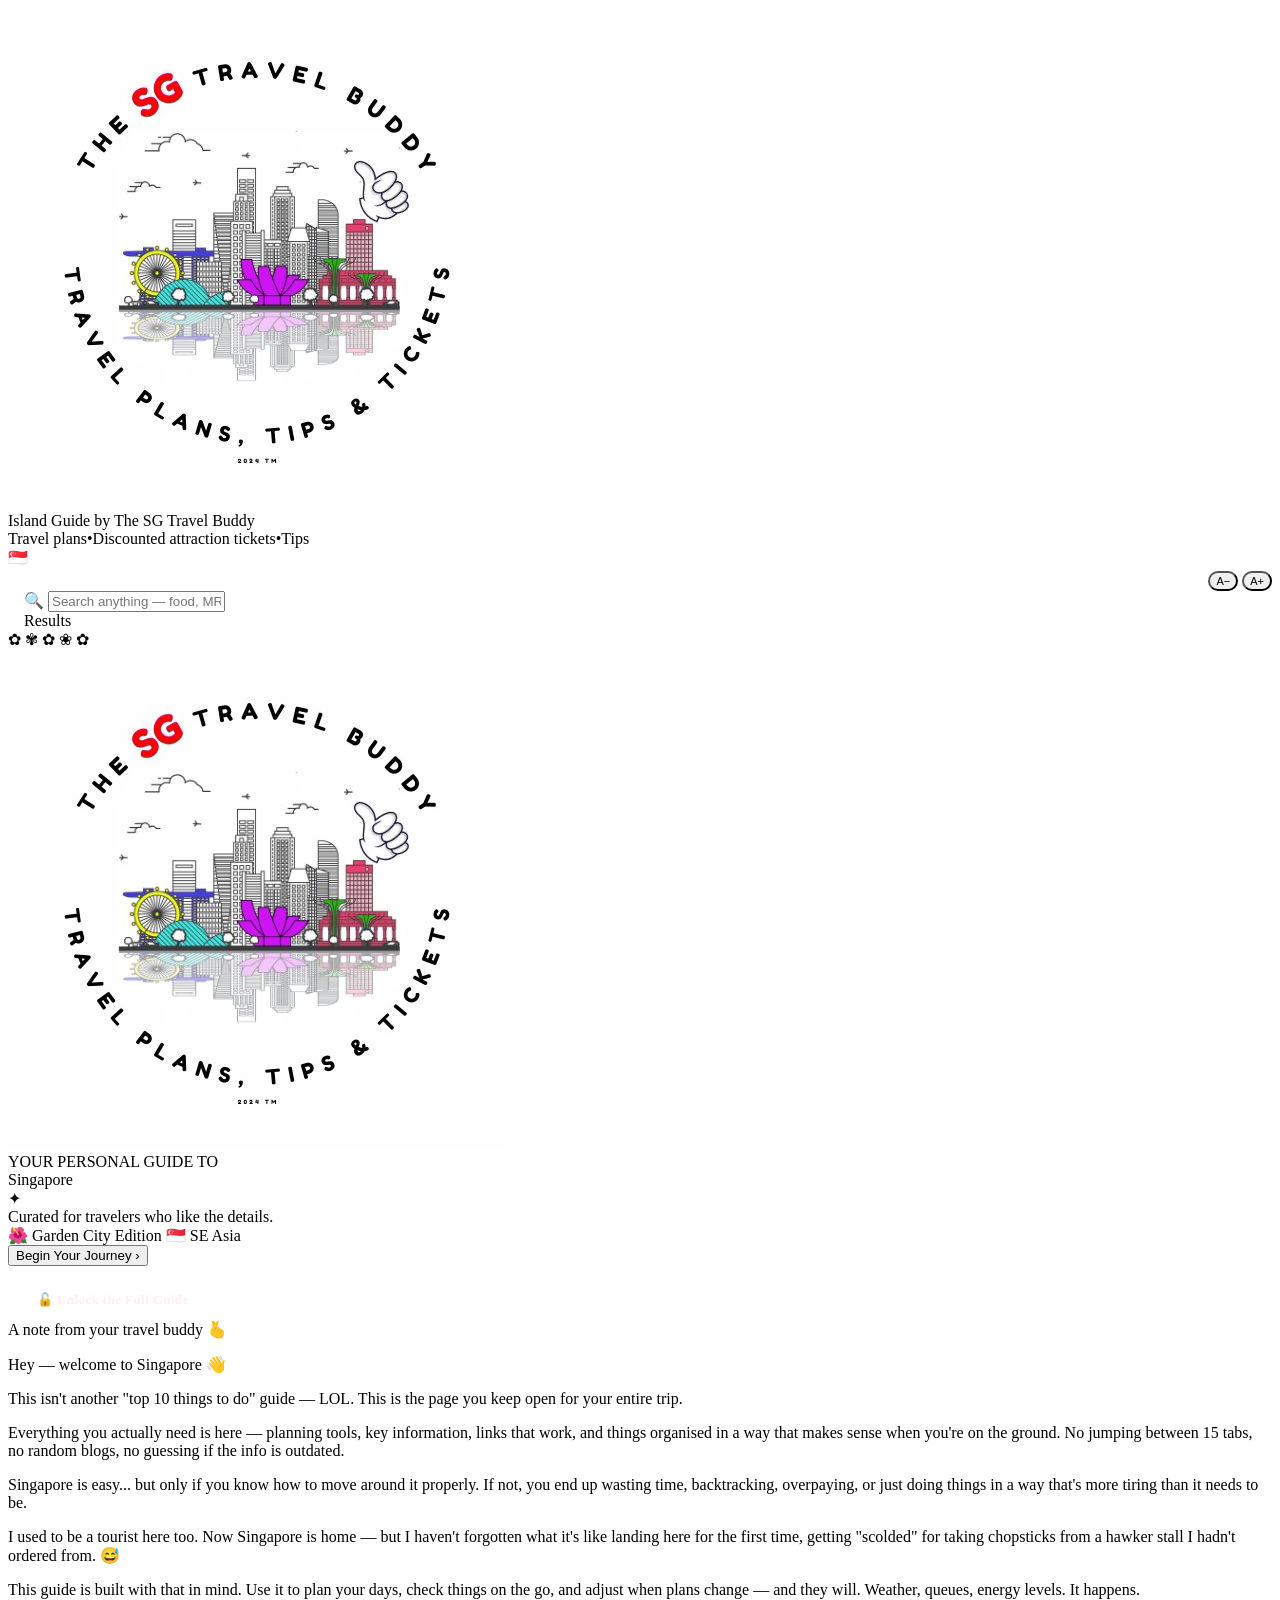
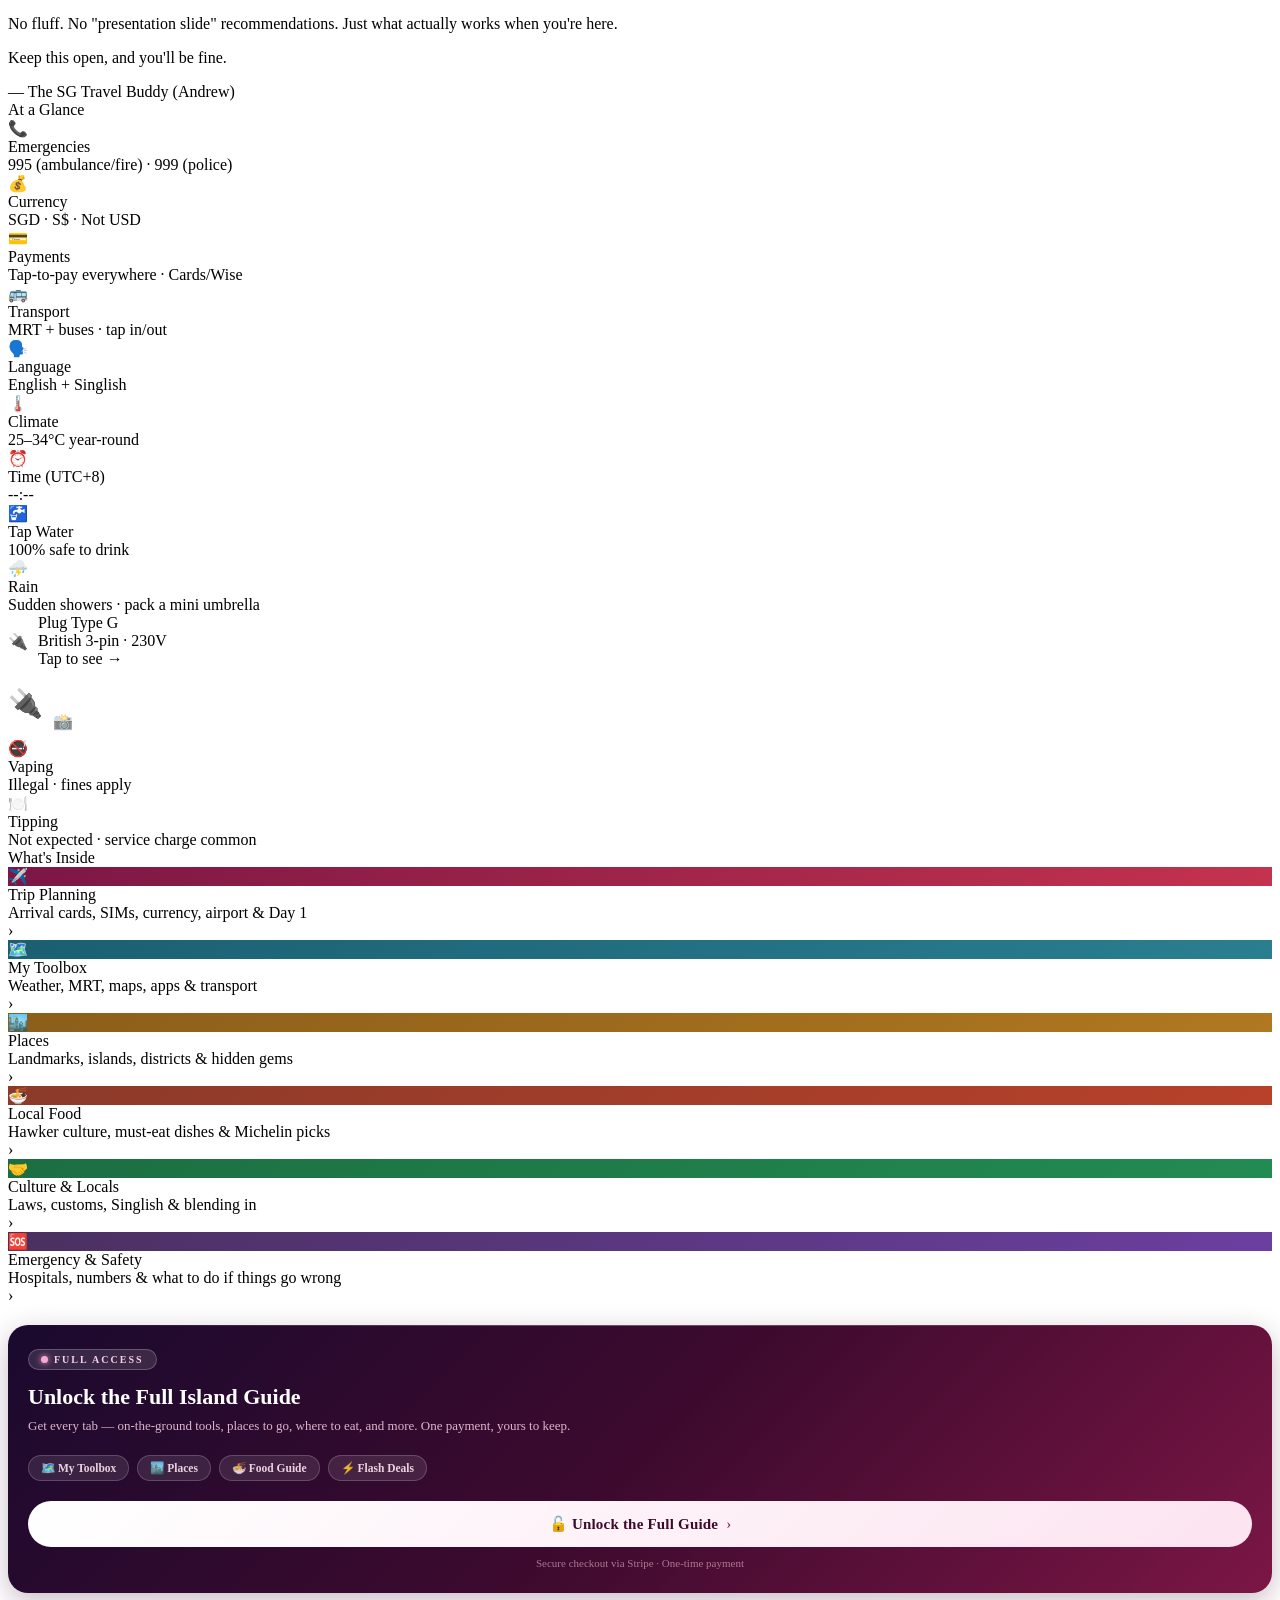
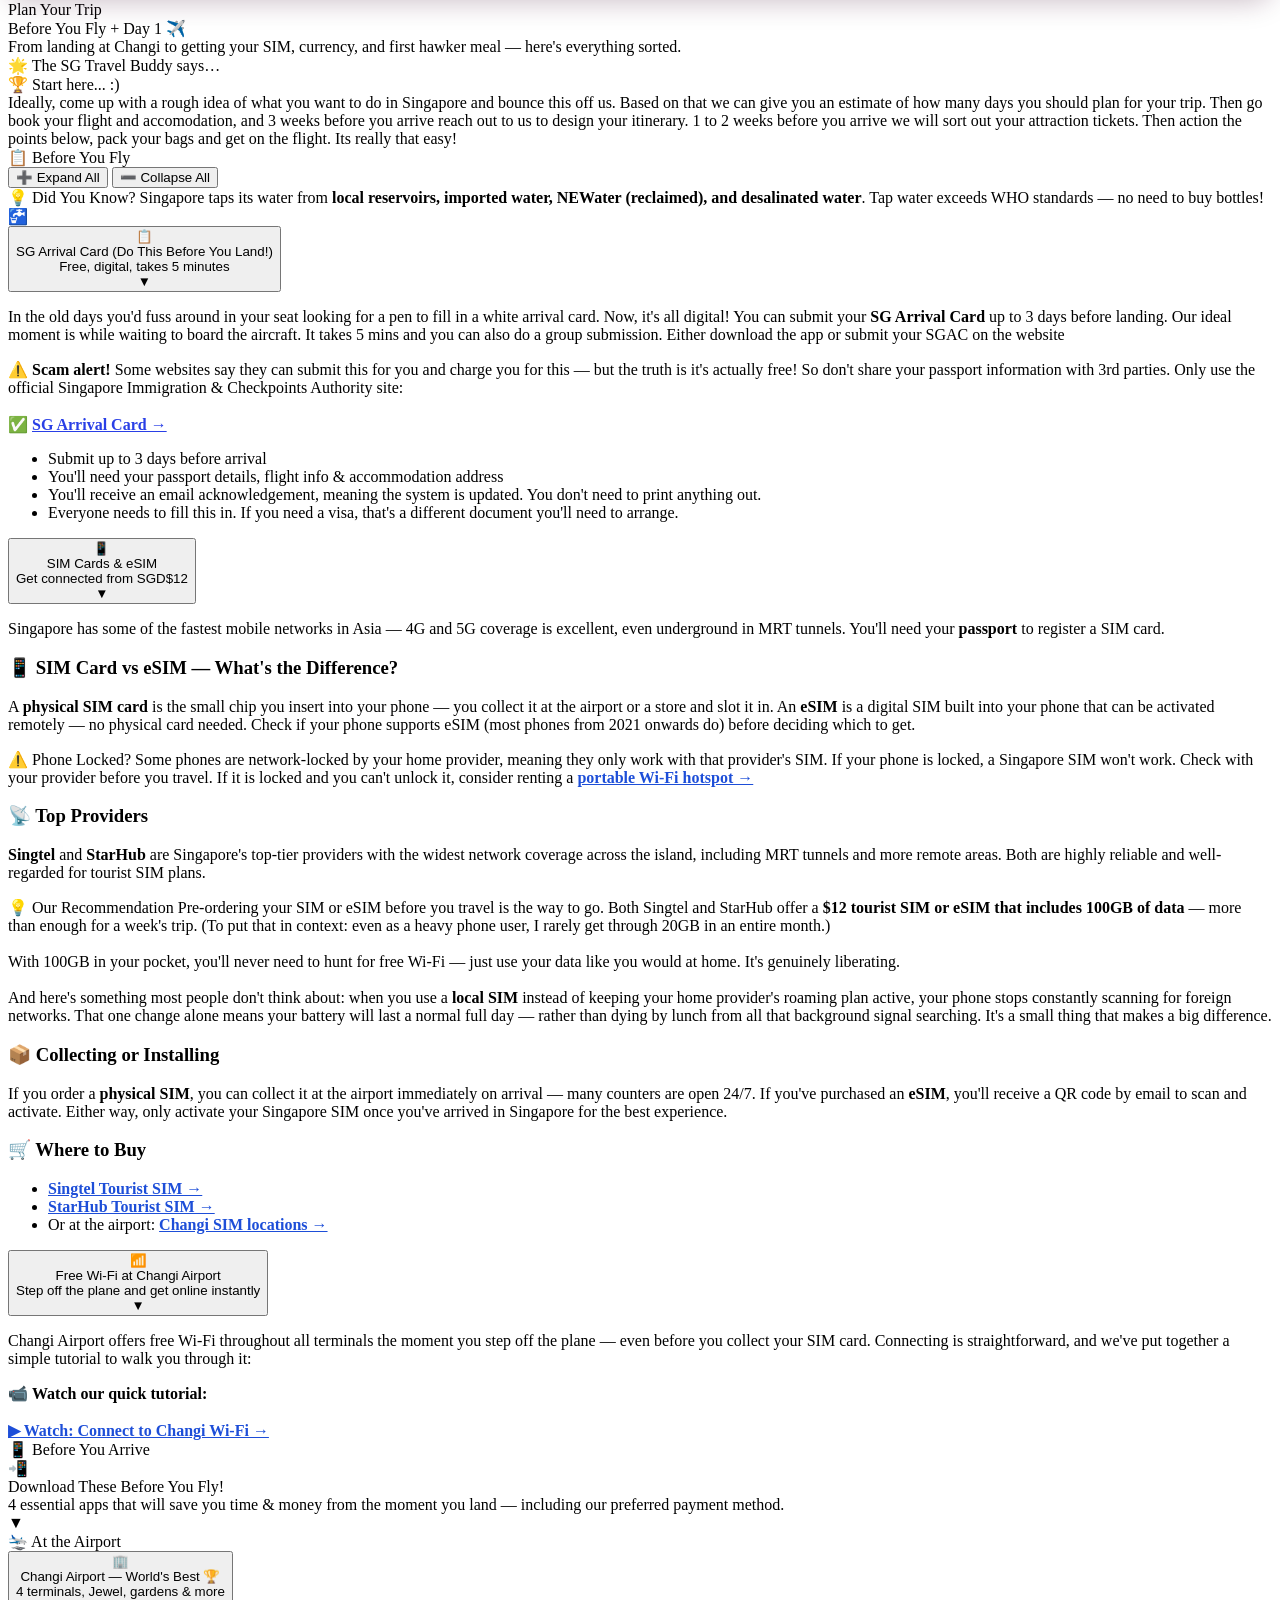
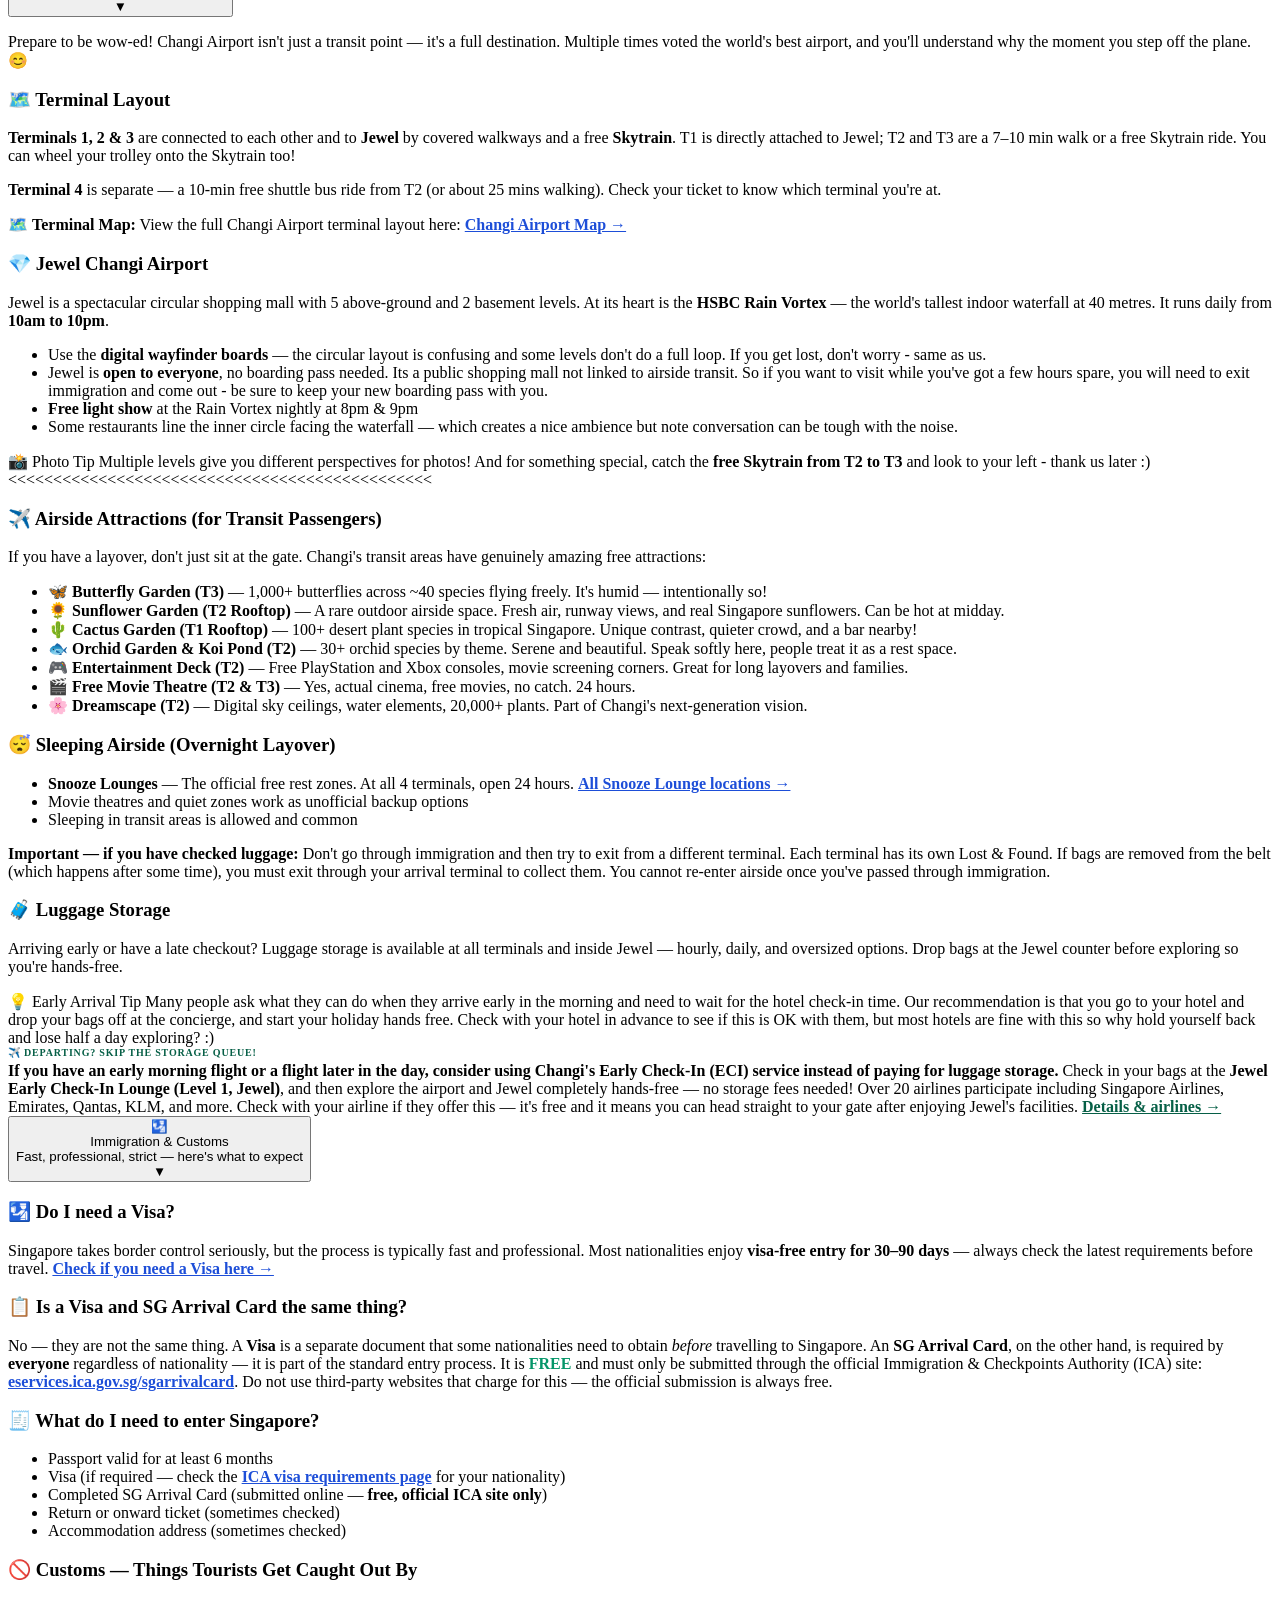
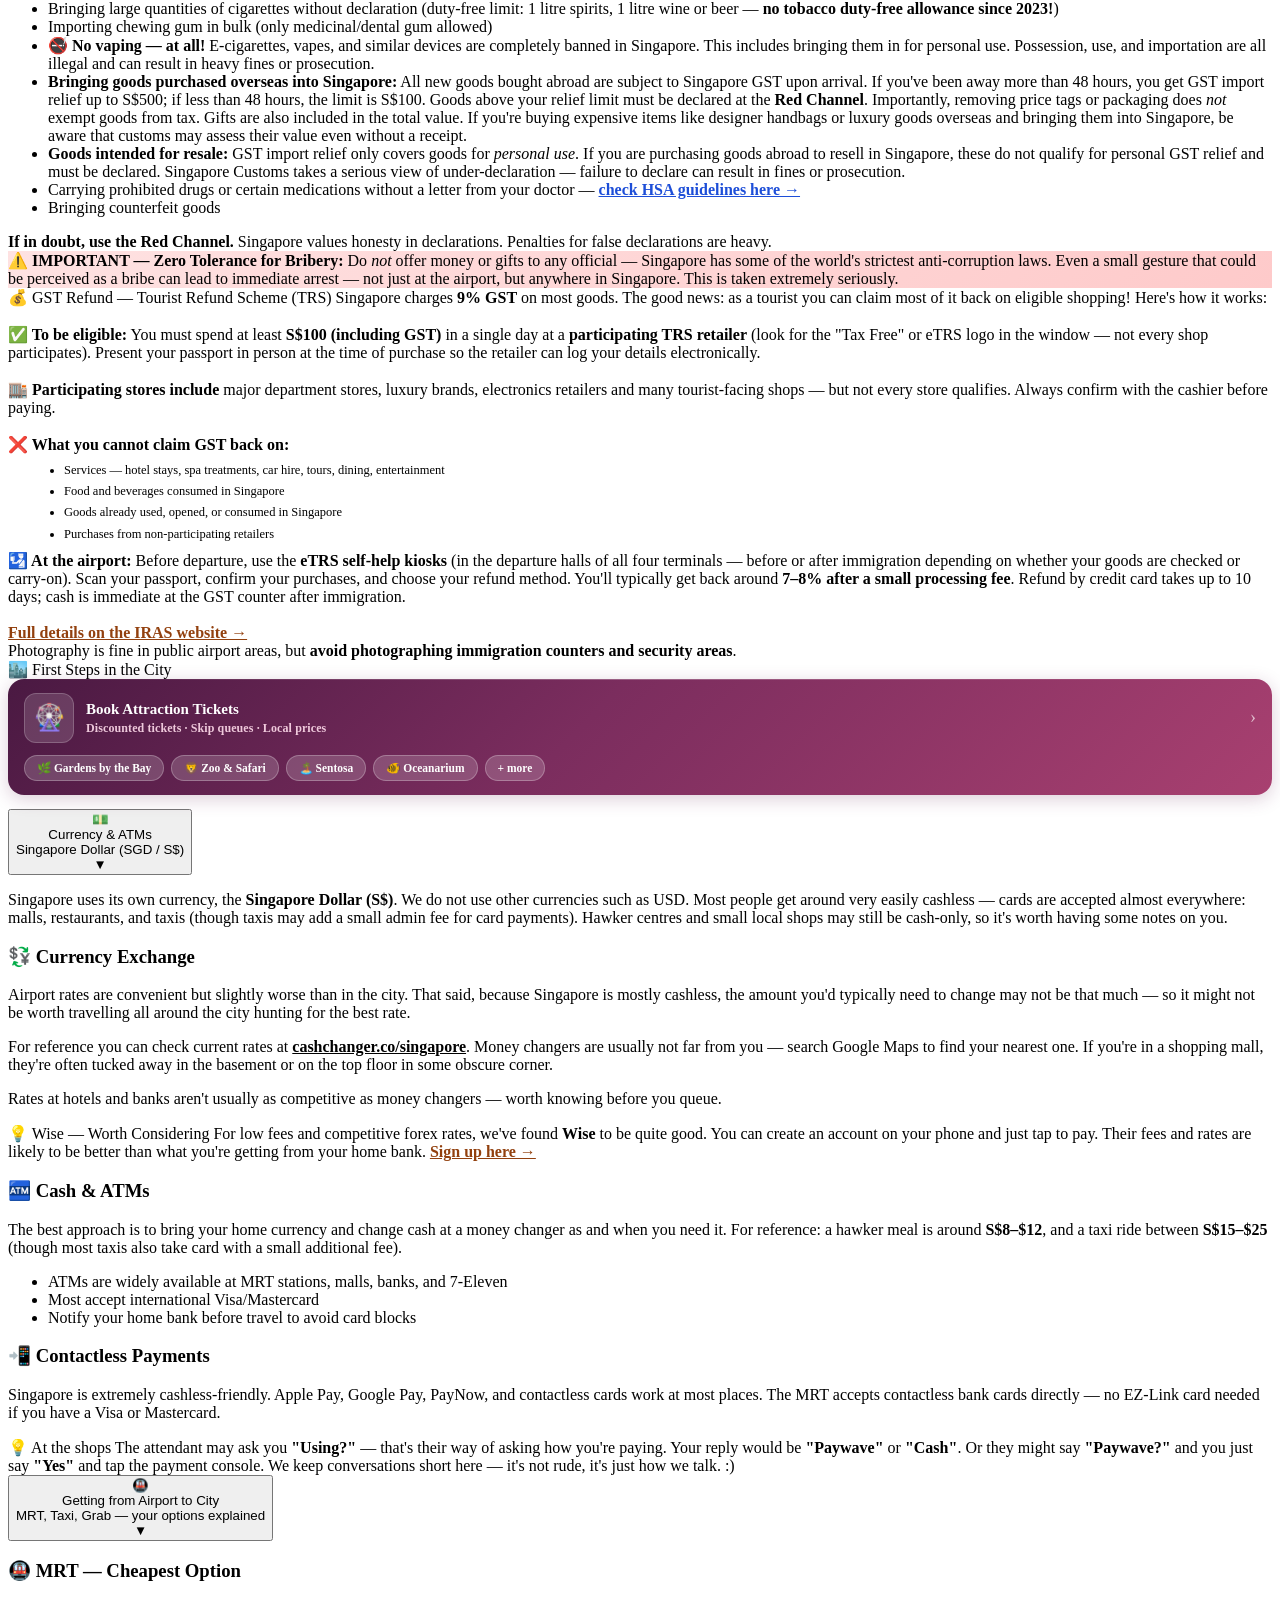
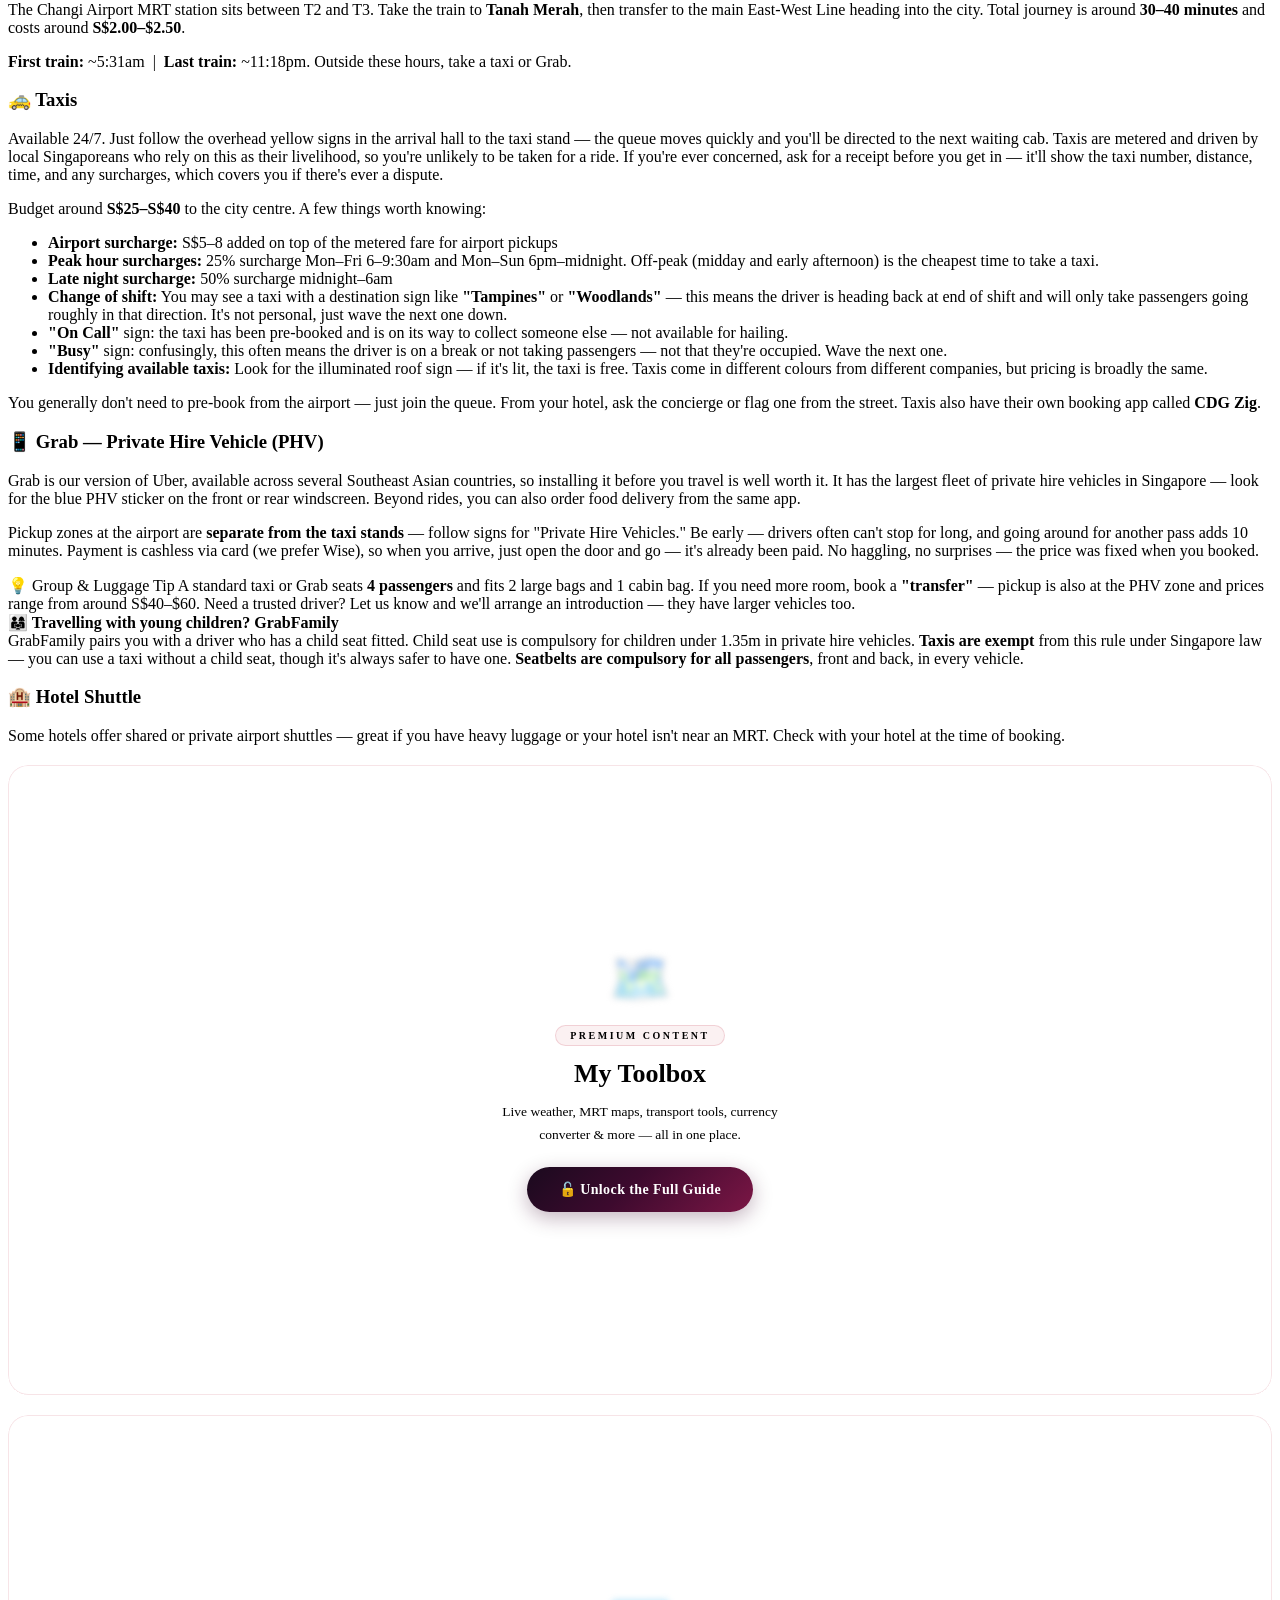
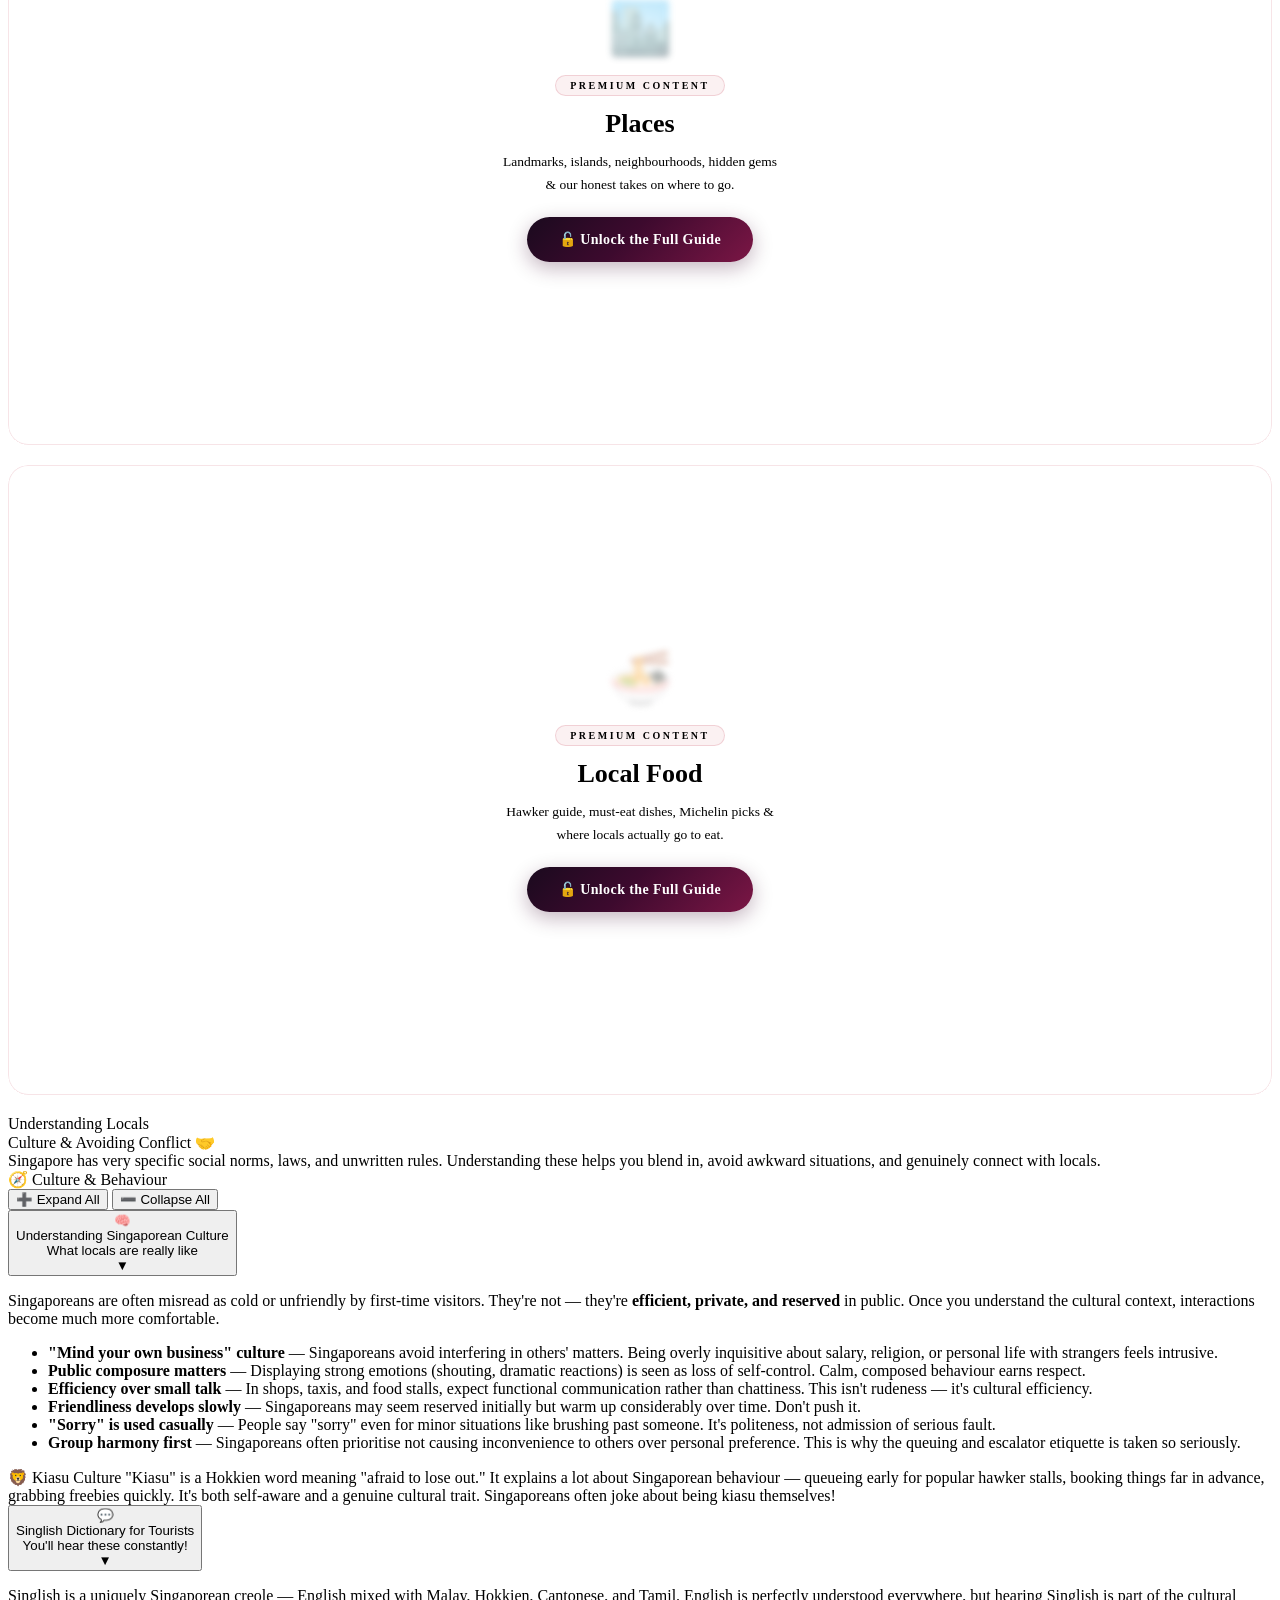
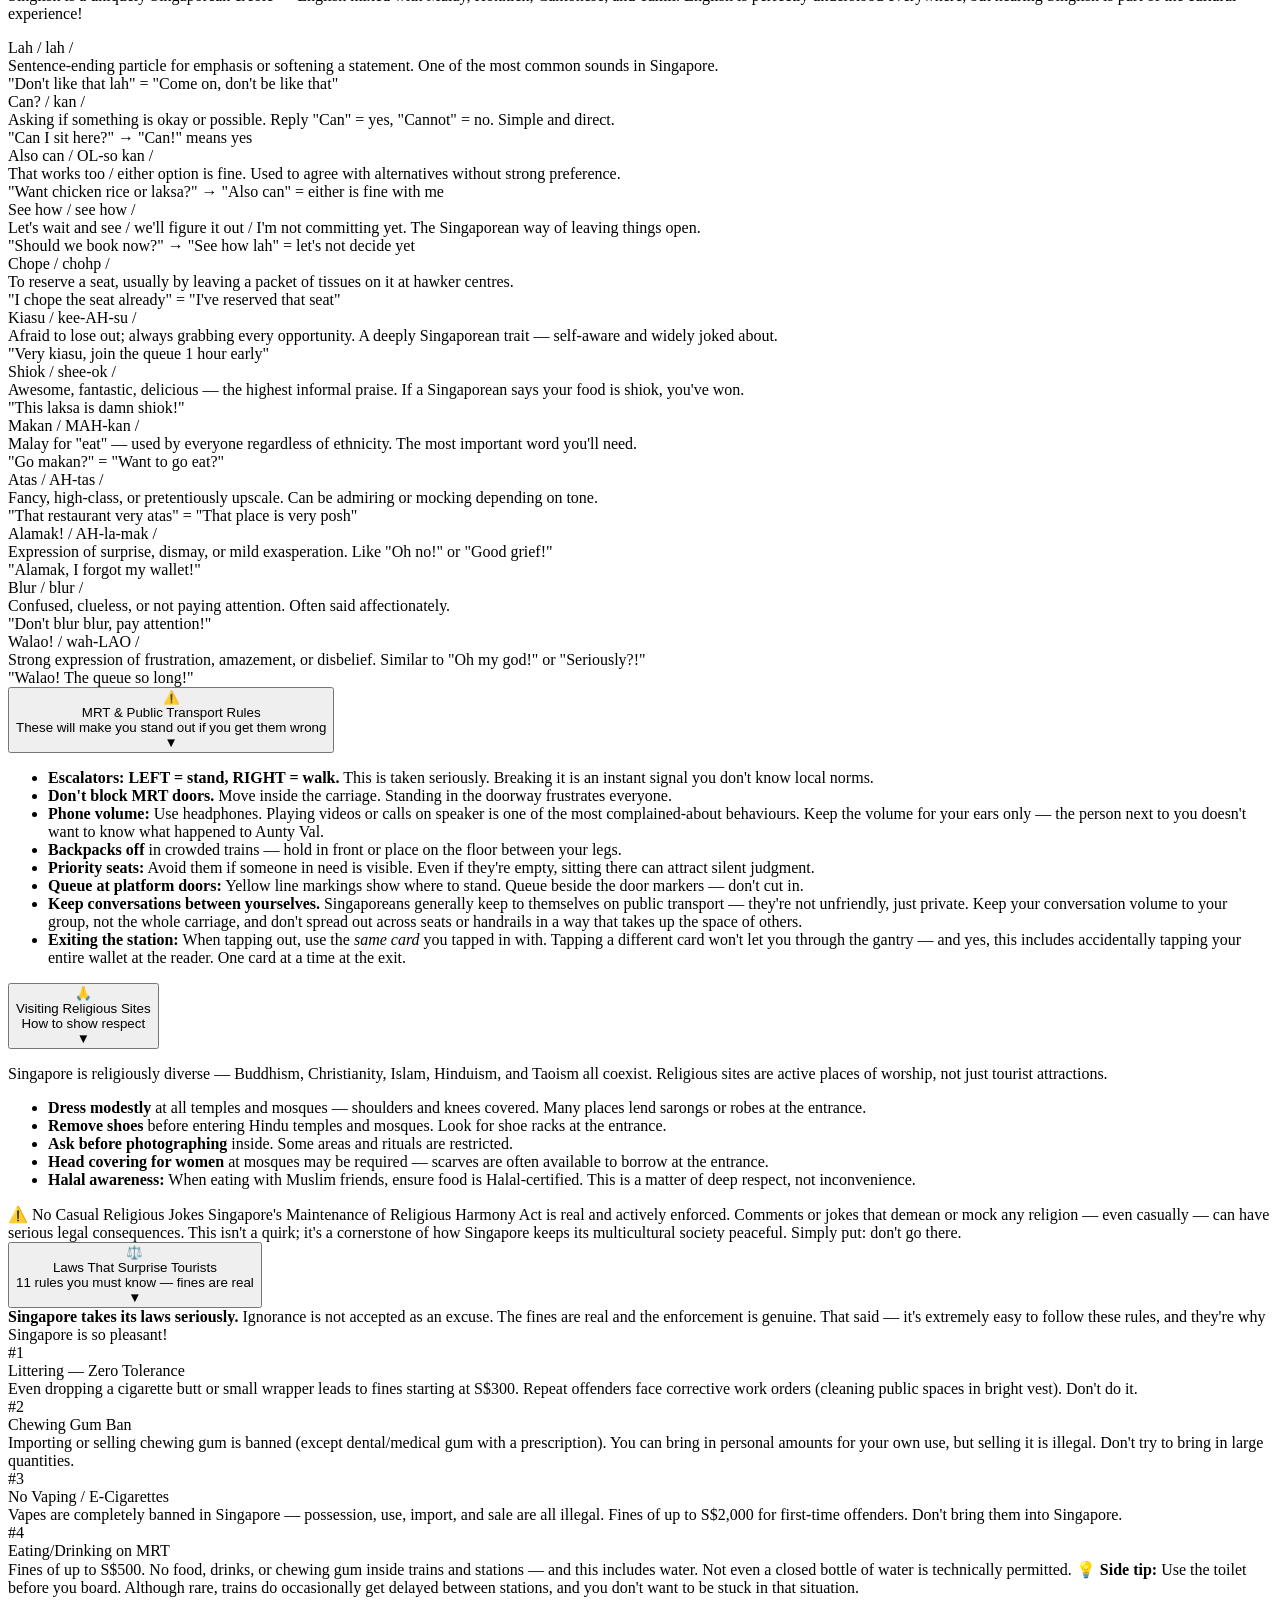
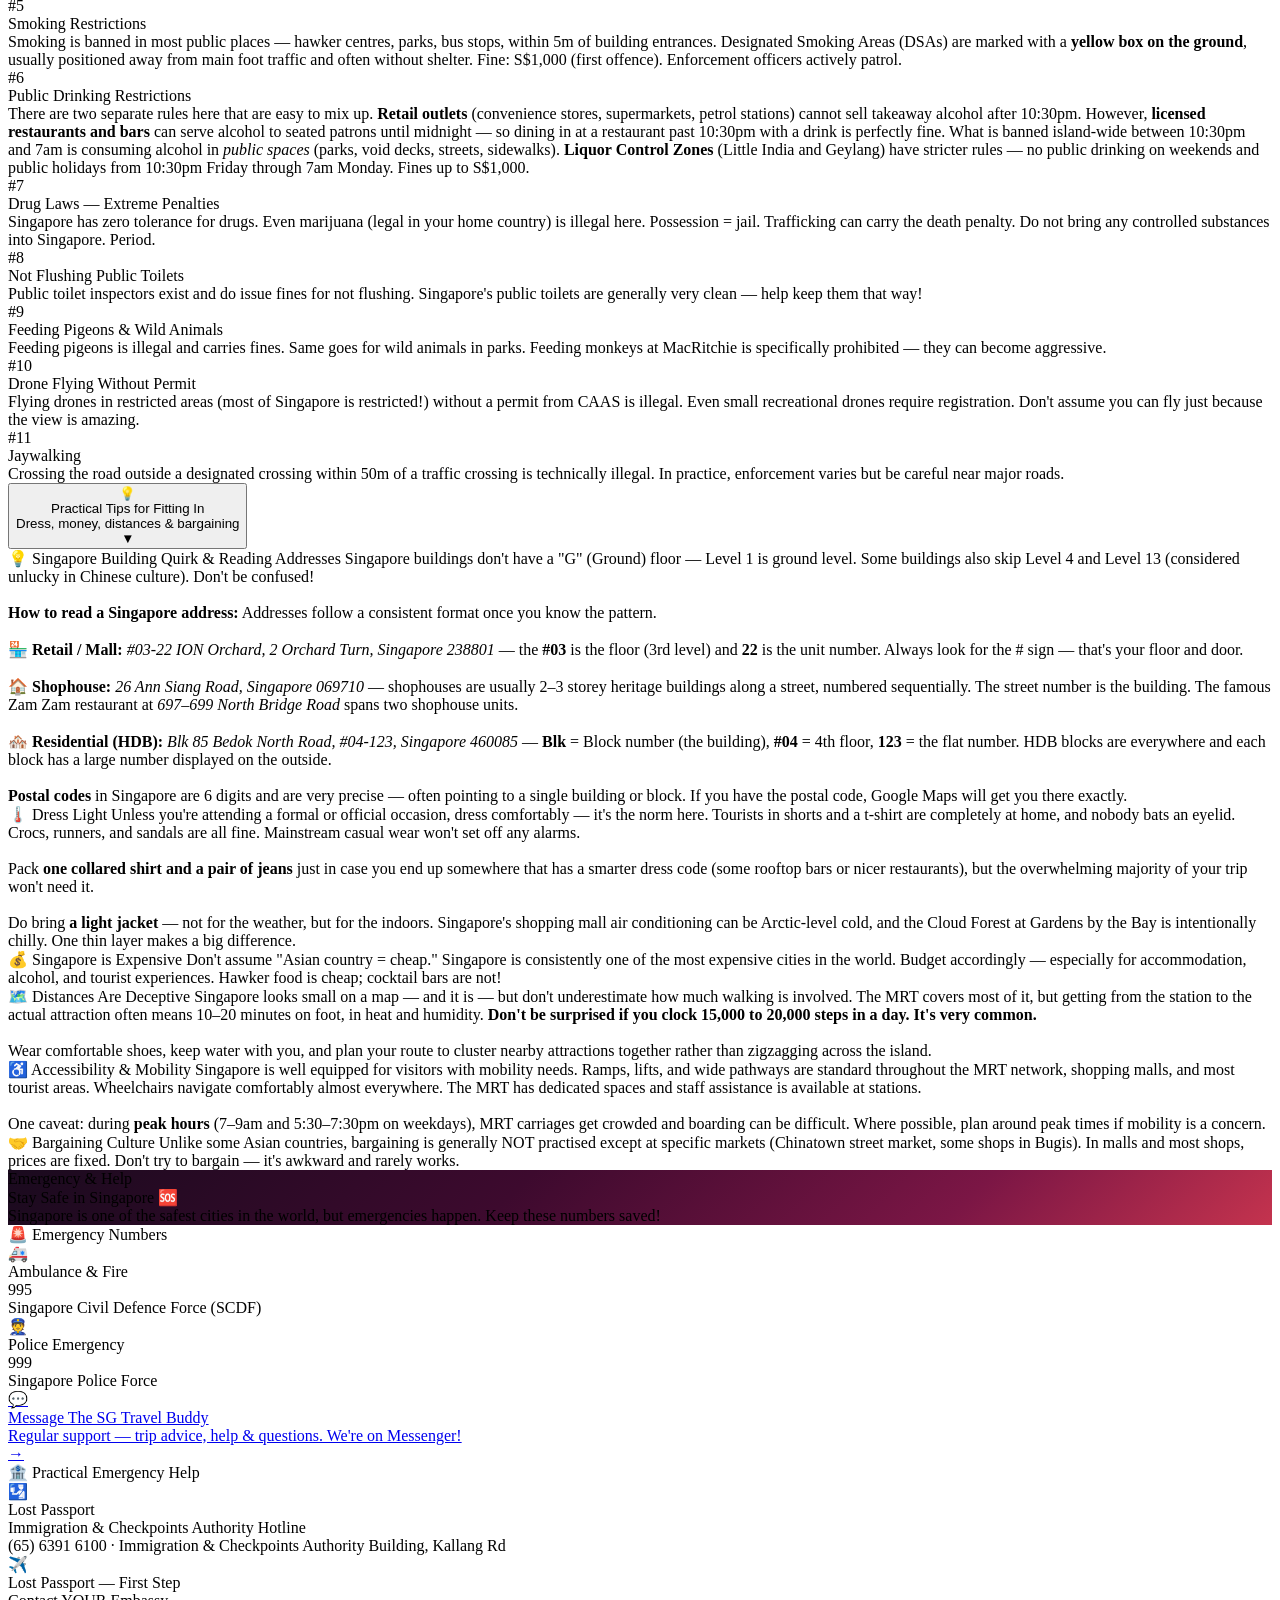
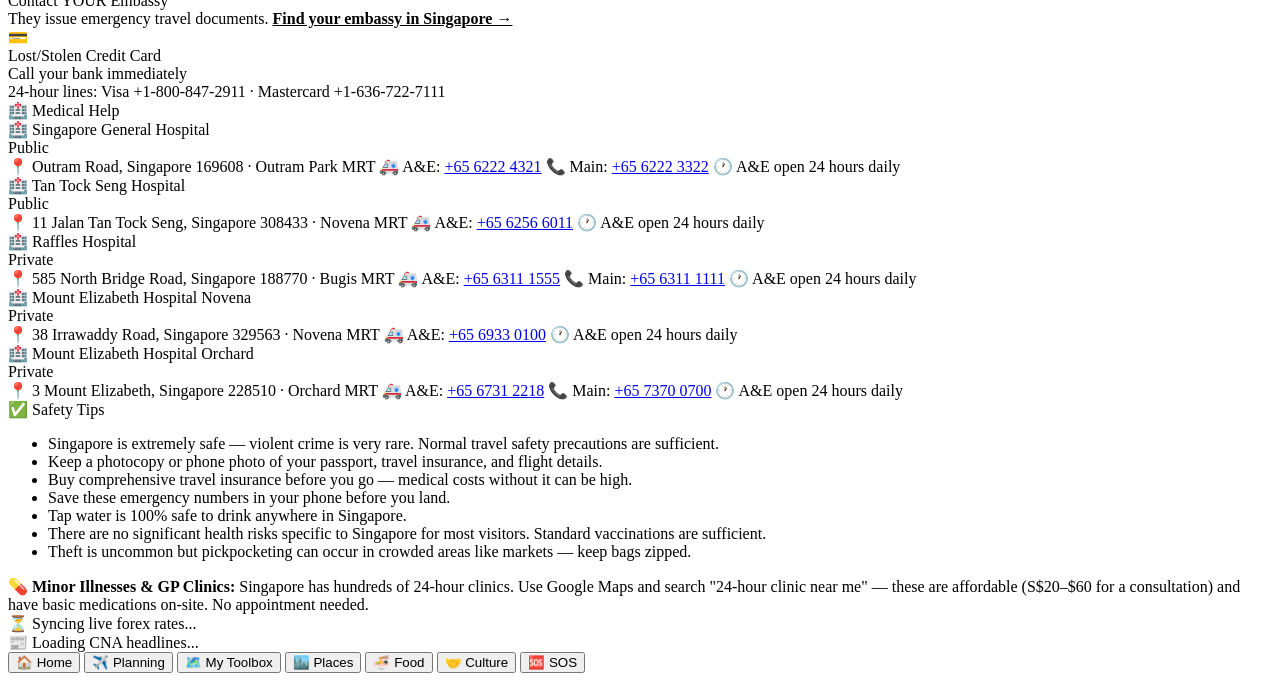
==== commit 92aea448: "restore: index.html from original guide" ====
--- a/index.html
+++ b/index.html
@@ -1,18 +1,1535 @@
 <!DOCTYPE html>
 <html lang="en">
-  <head>
-    <meta charset="UTF-8" />
-    <link rel="icon" type="image/png" href="/logo.png" />
-    <meta name="viewport" content="width=device-width, initial-scale=1.0, maximum-scale=1.0" />
-    <meta name="robots" content="noindex, nofollow, noarchive, nosnippet" />
-    <meta http-equiv="Cache-Control" content="no-cache, no-store, must-revalidate" />
-    <title>Island Guide by The SG Travel Buddy 🇸🇬</title>
-    <link rel="preconnect" href="https://fonts.googleapis.com" />
-    <link href="https://fonts.googleapis.com/css2?family=Inter:wght@400;500;600;700;800;900&display=swap" rel="stylesheet" />
-    <script type="module" crossorigin src="/assets/index-BDj22MeL.js"></script>
-    <link rel="stylesheet" crossorigin href="/assets/index-BBAyIKtZ.css">
-  </head>
-  <body>
-    <div id="root"></div>
-  </body>
+<head>
+<meta charset="UTF-8">
+<!-- Memberstack -->
+<meta http-equiv="Cache-Control" content="no-cache, no-store, must-revalidate">
+<meta http-equiv="Pragma" content="no-cache">
+<meta http-equiv="Expires" content="0">
+<meta name="robots" content="noindex, nofollow, noarchive, nosnippet">
+<style>
+  /* Disable text selection across the entire page */
+  * {
+    -webkit-user-select: none !important;
+    -moz-user-select: none !important;
+    -ms-user-select: none !important;
+    user-select: none !important;
+    -webkit-touch-callout: none !important;
+  }
+  /* Allow selection only inside form inputs */
+  input, textarea, select {
+    -webkit-user-select: text !important;
+    -moz-user-select: text !important;
+    user-select: text !important;
+  }
+</style>
+<meta name="viewport" content="width=device-width, initial-scale=1.0, maximum-scale=1.0">
+<title>Island Guide by The SG Travel Buddy 🇸🇬</title>
+<link rel="preconnect" href="https://fonts.googleapis.com">
+<link href="https://fonts.googleapis.com/css2?family=Nunito:wght@400;600;700;800;900&family=Poppins:wght@400;500;600;700&family=Pacifico&display=swap" rel="stylesheet">
+<link rel="stylesheet" href="styles.css">
+<style>
+.premium-gate {
+  position: relative;
+  min-height: 70vh;
+  display: flex;
+  align-items: center;
+  justify-content: center;
+  overflow: hidden;
+  border-radius: 20px;
+  margin: 20px 0;
+}
+.premium-blur-bg {
+  position: absolute;
+  inset: 0;
+  background: rgba(255,255,255,0.82);
+  backdrop-filter: blur(18px);
+  -webkit-backdrop-filter: blur(18px);
+  border-radius: 20px;
+  border: 1.5px solid rgba(198,75,95,0.15);
+}
+.premium-content {
+  position: relative;
+  z-index: 2;
+  text-align: center;
+  padding: 48px 32px;
+  display: flex;
+  flex-direction: column;
+  align-items: center;
+  gap: 12px;
+}
+.premium-icon {
+  font-size: 52px;
+  filter: blur(3px);
+  opacity: 0.4;
+  margin-bottom: 4px;
+}
+.premium-label {
+  font-family: var(--font-main);
+  font-size: 10px;
+  font-weight: 800;
+  text-transform: uppercase;
+  letter-spacing: 2.5px;
+  color: var(--red);
+  background: rgba(198,75,95,0.08);
+  padding: 4px 14px;
+  border-radius: 20px;
+  border: 1px solid rgba(198,75,95,0.2);
+}
+.premium-title {
+  font-family: var(--font-main);
+  font-weight: 900;
+  font-size: 26px;
+  color: var(--dark);
+  line-height: 1.2;
+}
+.premium-desc {
+  font-size: 13.5px;
+  color: var(--grey);
+  line-height: 1.7;
+  max-width: 280px;
+  margin: 0;
+}
+.premium-btn {
+  margin-top: 8px;
+  background: linear-gradient(135deg, #1a0a1e 0%, #3d0a2e 45%, #7b1645 100%);
+  color: white;
+  border: none;
+  border-radius: 50px;
+  padding: 14px 32px;
+  font-family: var(--font-main);
+  font-size: 14px;
+  font-weight: 800;
+  letter-spacing: 0.4px;
+  cursor: pointer;
+  box-shadow: 0 6px 20px rgba(61,10,46,0.30);
+  transition: transform 0.15s, box-shadow 0.15s;
+}
+.premium-btn:active {
+  transform: scale(0.97);
+  box-shadow: 0 3px 10px rgba(61,10,46,0.25);
+}
+</style>
+</head>
+<body>
+
+<div class="flash-sale-overlay" id="flashSaleOverlay" style="display:none;" onclick="handleOverlayClick(event)">
+  <div class="flash-sale-box" id="flashSaleBox">
+
+    <div class="fs-banner-header">
+      <div class="fs-banner-label">
+        <span class="fbl-dot"></span>
+        ⚡ FLASH SALE
+      </div>
+      <div style="display:flex;align-items:center;gap:6px;">
+        <span class="fs-banner-counter" id="fsBannerCounter">1 of 1</span>
+        <button class="fs-banner-close" onclick="closeFlashBanner()" aria-label="Close">✕</button>
+      </div>
+    </div>
+
+    <div class="fs-slide-wrap" id="fsSlideWrap">
+      <div class="fs-slides" id="fsSlides">
+
+      </div>
+    </div>
+
+    <div class="fs-swipe-hint" id="fsSwipeHint">👆 Swipe or tap arrows for more</div>
+    <div class="fs-dot-row" id="fsDotRow"></div>
+
+    <div class="fs-nav" id="fsNav">
+      <button class="fs-nav-btn" id="fsPrevBtn" onclick="fsNav(-1)">← Prev</button>
+      <button class="fs-nav-btn" id="fsNextBtn" onclick="fsNav(1)">Next →</button>
+    </div>
+
+  </div>
+</div>
+
+<header class="app-header">
+  <div class="header-top">
+    <div class="header-logo">
+      <div class="lion-icon">
+        <img src="logo.png" alt="The SG Travel Buddy" onerror="this.outerHTML='🦁'">
+      </div>
+      <div class="header-title-wrap">
+        <div class="header-title">Island Guide <span class="header-title-sub">by The&nbsp;<span class="ht-sg">SG</span>&nbsp;Travel Buddy</span></div>
+        <div class="header-sub">Travel plans<span class="hs-dot">•</span>Discounted attraction tickets<span class="hs-dot">•</span>Tips</div>
+      </div>
+    </div>
+    <div class="header-flag">🇸🇬</div>
+  </div>
+  <div style="display:flex;justify-content:flex-end;padding:4px 0 0;gap:4px;">
+    <button class="fs-btn" onclick="changeFontSize(-1)" title="Decrease font size" style="font-size:11px;padding:0 6px;width:auto;border-radius:10px;height:20px;">A−</button>
+    <button class="fs-btn" onclick="changeFontSize(1)" title="Increase font size" style="font-size:11px;padding:0 6px;width:auto;border-radius:10px;height:20px;">A+</button>
+  </div>
+</header>
+
+<div class="search-bar-wrap" style="padding-left:16px;padding-right:16px;">
+  <div class="search-bar" id="globalSearchBar">
+    <span class="sb-icon">🔍</span>
+    <input type="text" id="globalSearchInput" placeholder="Search anything — food, MRT, laws, tips…" oninput="handleSearch(this.value)" autocomplete="off">
+    <button class="search-clear" id="searchClearBtn" onclick="clearSearch()" style="display:none">✕</button>
+  </div>
+  <div class="search-results-panel" id="searchResultsPanel">
+    <div class="search-header" id="searchResultsHeader">Results</div>
+    <div id="searchResultsList"></div>
+  </div>
+</div>
+
+<div class="screen active" id="screen-home">
+
+
+  <div class="cover-card">
+    <div class="cover-orchid-bg" aria-hidden="true">
+      <div class="cover-orb cover-orb-1"></div>
+      <div class="cover-orb cover-orb-2"></div>
+      <div class="cover-orb cover-orb-3"></div>
+      <div class="cover-petals" aria-hidden="true">
+        <span class="petal p1">✿</span>
+        <span class="petal p2">✾</span>
+        <span class="petal p3">✿</span>
+        <span class="petal p4">❀</span>
+        <span class="petal p5">✿</span>
+      </div>
+    </div>
+
+    <div class="cover-logo-wrap">
+      <div class="cover-logo-ring">
+        <img src="logo.png" alt="The SG Travel Buddy" onerror="this.outerHTML='🦁'">
+      </div>
+    </div>
+
+    <div class="cover-label">YOUR PERSONAL GUIDE TO</div>
+    <div class="cover-title">Singapore</div>
+    <div class="cover-divider-line"><span>✦</span></div>
+    <div class="cover-tagline">Curated for travelers who like the details.</div>
+
+    <div class="cover-edition-row">
+      <span class="cover-chip">🌺 Garden City Edition</span>
+      <span class="cover-chip">🇸🇬 SE Asia</span>
+    </div>
+
+    <button class="cover-cta" onclick="showScreen('planning'); switchTab('planning')">
+      Begin Your Journey ›
+    </button>
+    <div style="margin-top:14px;">
+      <a href="https://buy.stripe.com/6oUeVc49helb4MLc7C5Rm01" target="_blank" rel="noopener noreferrer" style="text-decoration:none;">
+        <button style="background:rgba(255,255,255,0.12);color:rgba(255,235,245,0.92);border:1.5px solid rgba(255,255,255,0.35);border-radius:50px;padding:11px 28px;font-family:var(--font-main);font-size:13px;font-weight:700;letter-spacing:0.4px;cursor:pointer;backdrop-filter:blur(4px);transition:background 0.2s,border-color 0.2s;">
+          🔓 Unlock the Full Guide
+        </button>
+      </a>
+    </div>
+  </div>
+
+
+  <div class="home-top-row">
+  <div class="home-top-left">
+
+
+  <div class="cover-section-label" style="margin-top:0;">A note from your travel buddy 🫰</div>
+  <div class="buddy-letter">
+    <p>Hey — welcome to Singapore 👋</p>
+    <p>This isn't another "top 10 things to do" guide — LOL. This is the page you keep open for your entire trip.</p>
+    <p>Everything you actually need is here — planning tools, key information, links that work, and things organised in a way that makes sense when you're on the ground. No jumping between 15 tabs, no random blogs, no guessing if the info is outdated.</p>
+    <p>Singapore is easy... but only if you know how to move around it properly. If not, you end up wasting time, backtracking, overpaying, or just doing things in a way that's more tiring than it needs to be.</p>
+    <p>I used to be a tourist here too. Now Singapore is home — but I haven't forgotten what it's like landing here for the first time, getting "scolded" for taking chopsticks from a hawker stall I hadn't ordered from. 😅</p>
+    <p>This guide is built with that in mind. Use it to plan your days, check things on the go, and adjust when plans change — and they will. Weather, queues, energy levels. It happens.</p>
+    <p>No fluff. No "presentation slide" recommendations. Just what actually works when you're here.</p>
+    <p>Keep this open, and you'll be fine.</p>
+    <div class="buddy-letter-sig">— The SG Travel Buddy (Andrew)</div>
+  </div>
+
+  </div>
+  <div class="home-top-right">
+
+
+  <div class="cover-section-label">At a Glance</div>
+
+  <div class="glance-grid">
+    <div class="glance-chip">
+      <span class="gc-icon">📞</span>
+      <div>
+        <div class="gc-title">Emergencies</div>
+        <div class="gc-desc">995 (ambulance/fire) · 999 (police)</div>
+      </div>
+    </div>
+    <div class="glance-chip">
+      <span class="gc-icon">💰</span>
+      <div>
+        <div class="gc-title">Currency</div>
+        <div class="gc-desc">SGD · S$ · Not USD</div>
+      </div>
+    </div>
+    <div class="glance-chip">
+      <span class="gc-icon">💳</span>
+      <div>
+        <div class="gc-title">Payments</div>
+        <div class="gc-desc">Tap-to-pay everywhere · Cards/Wise</div>
+      </div>
+    </div>
+    <div class="glance-chip">
+      <span class="gc-icon">🚌</span>
+      <div>
+        <div class="gc-title">Transport</div>
+        <div class="gc-desc">MRT + buses · tap in/out</div>
+      </div>
+    </div>
+    <div class="glance-chip">
+      <span class="gc-icon">🗣️</span>
+      <div>
+        <div class="gc-title">Language</div>
+        <div class="gc-desc">English + Singlish</div>
+      </div>
+    </div>
+    <div class="glance-chip">
+      <span class="gc-icon">🌡️</span>
+      <div>
+        <div class="gc-title">Climate</div>
+        <div class="gc-desc">25–34°C year-round</div>
+      </div>
+    </div>
+    <div class="glance-chip clock-glance">
+      <span class="gc-icon">⏰</span>
+      <div>
+        <div class="gc-title">Time (UTC+8)</div>
+        <div class="gc-desc gc-clock" id="sgLiveClock">--:--</div>
+        <div class="gc-date" id="sgLiveDate"></div>
+      </div>
+    </div>
+    <div class="glance-chip">
+      <span class="gc-icon">🚰</span>
+      <div>
+        <div class="gc-title">Tap Water</div>
+        <div class="gc-desc">100% safe to drink</div>
+      </div>
+    </div>
+    <div class="glance-chip">
+      <span class="gc-icon">⛈️</span>
+      <div>
+        <div class="gc-title">Rain</div>
+        <div class="gc-desc">Sudden showers · pack a mini umbrella</div>
+      </div>
+    </div>
+    <div class="glance-chip flip-card" onclick="this.classList.toggle('flipped')" id="plugFlipCard">
+      <div class="flip-card-inner" style="width:100%;">
+        <div class="flip-front" style="display:flex;align-items:center;gap:10px;width:100%;">
+          <span class="gc-icon">🔌</span>
+          <div>
+            <div class="gc-title">Plug Type G</div>
+            <div class="gc-desc">British 3-pin · 230V</div>
+            <div class="gc-tap-hint">Tap to see →</div>
+          </div>
+        </div>
+        <div class="flip-back" style="display:flex;align-items:center;gap:10px;width:100%;padding:8px 0;">
+          <a href="https://gude-systems.com/app/uploads/2024/05/steckertyp-g-uk-plug-commonwealth-stecker-gude-systems-1.png" target="_blank" onclick="event.stopPropagation();" style="display:flex;align-items:center;gap:10px;width:100%;text-decoration:none;">
+            <img src="https://upload.wikimedia.org/wikipedia/commons/thumb/4/47/UK_BS_1363_plug_and_socket_%28IEC_Type_G%29.png/400px-UK_BS_1363_plug_and_socket_%28IEC_Type_G%29.png"
+              alt="Type G plug" style="width:48px;height:48px;border-radius:8px;object-fit:cover;flex-shrink:0;"
+              onerror="this.outerHTML='<span style=\'font-size:28px;\'>🔌</span>'">
+            <div>
+              <div class="gc-title" style="color:white;">Type G · 230V · 50Hz</div>
+              <div class="gc-desc" style="color:rgba(255,255,255,0.75);">Same as UK &amp; Ireland</div>
+              <div class="gc-tap-hint" style="color:rgba(255,255,255,0.55);">📸 Tap image for full size</div>
+            </div>
+          </a>
+        </div>
+      </div>
+    </div>
+    <div class="glance-chip">
+      <span class="gc-icon">🚭</span>
+      <div>
+        <div class="gc-title">Vaping</div>
+        <div class="gc-desc">Illegal · fines apply</div>
+      </div>
+    </div>
+    <div class="glance-chip">
+      <span class="gc-icon">🍽️</span>
+      <div>
+        <div class="gc-title">Tipping</div>
+        <div class="gc-desc">Not expected · service charge common</div>
+      </div>
+    </div>
+  </div>
+
+
+  </div>
+  </div>
+
+  <div class="cover-section-label">What's Inside</div>
+
+  <div class="inside-list">
+    <div class="inside-item" onclick="showScreen('planning'); switchTab('planning')">
+      <div class="ii-icon-wrap" style="background:linear-gradient(135deg,#7b1645,#c4334e);">✈️</div>
+      <div class="ii-text">
+        <div class="ii-title">Trip Planning</div>
+        <div class="ii-sub">Arrival cards, SIMs, currency, airport & Day 1</div>
+      </div>
+      <div class="ii-arrow">›</div>
+    </div>
+    <div class="inside-item" onclick="showScreen('ground'); switchTab('ground')">
+      <div class="ii-icon-wrap" style="background:linear-gradient(135deg,#1a5f72,#2a7f8f);">🗺️</div>
+      <div class="ii-text">
+        <div class="ii-title">My Toolbox</div>
+        <div class="ii-sub">Weather, MRT, maps, apps &amp; transport</div>
+      </div>
+      <div class="ii-arrow">›</div>
+    </div>
+    <div class="inside-item" onclick="showScreen('places'); switchTab('places')">
+      <div class="ii-icon-wrap" style="background:linear-gradient(135deg,#8b5e1a,#b07820);">🏙️</div>
+      <div class="ii-text">
+        <div class="ii-title">Places</div>
+        <div class="ii-sub">Landmarks, islands, districts &amp; hidden gems</div>
+      </div>
+      <div class="ii-arrow">›</div>
+    </div>
+    <div class="inside-item" onclick="showScreen('food'); switchTab('food')">
+      <div class="ii-icon-wrap" style="background:linear-gradient(135deg,#8b3a2a,#b8412a);">🍜</div>
+      <div class="ii-text">
+        <div class="ii-title">Local Food</div>
+        <div class="ii-sub">Hawker culture, must-eat dishes &amp; Michelin picks</div>
+      </div>
+      <div class="ii-arrow">›</div>
+    </div>
+    <div class="inside-item" onclick="showScreen('culture'); switchTab('culture')">
+      <div class="ii-icon-wrap" style="background:linear-gradient(135deg,#1c6e42,#228b52);">🤝</div>
+      <div class="ii-text">
+        <div class="ii-title">Culture &amp; Locals</div>
+        <div class="ii-sub">Laws, customs, Singlish &amp; blending in</div>
+      </div>
+      <div class="ii-arrow">›</div>
+    </div>
+    <div class="inside-item" onclick="showScreen('sos'); switchTab('sos')">
+      <div class="ii-icon-wrap" style="background:linear-gradient(135deg,#4a3060,#6b3fa0);">🆘</div>
+      <div class="ii-text">
+        <div class="ii-title">Emergency &amp; Safety</div>
+        <div class="ii-sub">Hospitals, numbers &amp; what to do if things go wrong</div>
+      </div>
+      <div class="ii-arrow">›</div>
+    </div>
+  </div>
+
+  <!-- Premium Upgrade Card -->
+  <a href="https://buy.stripe.com/6oUeVc49helb4MLc7C5Rm01" target="_blank" rel="noopener noreferrer" style="text-decoration:none;display:block;margin:20px 0 8px;">
+    <div style="background:linear-gradient(135deg,#1a0a2e 0%,#3d0a2e 50%,#7b1645 100%);border-radius:20px;padding:24px 20px;position:relative;overflow:hidden;box-shadow:0 8px 28px rgba(61,10,46,0.28);">
+      <!-- shimmer line -->
+      <div style="position:absolute;top:0;left:0;right:0;height:1px;background:linear-gradient(90deg,transparent,rgba(255,255,255,0.3),transparent);"></div>
+      <!-- badge -->
+      <div style="display:inline-flex;align-items:center;gap:6px;background:rgba(255,255,255,0.12);border:1px solid rgba(255,255,255,0.22);border-radius:50px;padding:4px 12px;margin-bottom:14px;">
+        <span style="width:7px;height:7px;border-radius:50%;background:#f9a8d4;display:inline-block;box-shadow:0 0 6px #f9a8d4;"></span>
+        <span style="font-family:var(--font-main);font-size:10px;font-weight:800;letter-spacing:2px;color:rgba(255,220,240,0.95);text-transform:uppercase;">Full Access</span>
+      </div>
+      <!-- heading -->
+      <div style="font-family:var(--font-main);font-weight:900;font-size:22px;color:#fff;line-height:1.2;margin-bottom:6px;">Unlock the Full Island Guide</div>
+      <div style="font-family:var(--font-main);font-size:13px;color:rgba(255,210,230,0.85);line-height:1.6;margin-bottom:18px;">Get every tab — on-the-ground tools, places to go, where to eat, and more. One payment, yours to keep.</div>
+      <!-- feature pills -->
+      <div style="display:flex;flex-wrap:wrap;gap:8px;margin-bottom:20px;">
+        <span style="background:rgba(255,255,255,0.1);border:1px solid rgba(255,255,255,0.18);color:rgba(255,230,242,0.9);font-family:var(--font-main);font-size:11.5px;font-weight:700;border-radius:50px;padding:5px 12px;">🗺️ My Toolbox</span>
+        <span style="background:rgba(255,255,255,0.1);border:1px solid rgba(255,255,255,0.18);color:rgba(255,230,242,0.9);font-family:var(--font-main);font-size:11.5px;font-weight:700;border-radius:50px;padding:5px 12px;">🏙️ Places</span>
+        <span style="background:rgba(255,255,255,0.1);border:1px solid rgba(255,255,255,0.18);color:rgba(255,230,242,0.9);font-family:var(--font-main);font-size:11.5px;font-weight:700;border-radius:50px;padding:5px 12px;">🍜 Food Guide</span>
+        <span style="background:rgba(255,255,255,0.1);border:1px solid rgba(255,255,255,0.18);color:rgba(255,230,242,0.9);font-family:var(--font-main);font-size:11.5px;font-weight:700;border-radius:50px;padding:5px 12px;">⚡ Flash Deals</span>
+      </div>
+      <!-- CTA button -->
+      <div style="background:linear-gradient(135deg,#fff 0%,#fce4f0 100%);border-radius:50px;padding:14px 24px;display:flex;align-items:center;justify-content:center;gap:8px;">
+        <span style="font-family:var(--font-main);font-size:15px;font-weight:900;color:#3d0a2e;letter-spacing:0.2px;">🔓 Unlock the Full Guide</span>
+        <span style="font-family:var(--font-main);font-size:15px;color:#7b1645;">›</span>
+      </div>
+      <div style="text-align:center;margin-top:10px;font-family:var(--font-main);font-size:11px;color:rgba(255,210,230,0.55);">Secure checkout via Stripe · One-time payment</div>
+    </div>
+  </a>
+
+</div>
+
+<div class="screen" id="screen-planning">
+  <div class="hero-banner">
+    <div class="hero-tag">Plan Your Trip</div>
+    <div class="hero-title">Before You Fly + Day 1 ✈️</div>
+    <div class="hero-desc">From landing at Changi to getting your SIM, currency, and first hawker meal — here's everything sorted.</div>
+  </div>
+
+ <div class="section-title">🌟 The SG Travel Buddy says…</div>
+  <div class="highlight-card">
+    <div class="hc-title">🏆 Start here... :)</div>
+    <div class="hc-body">Ideally, come up with a rough idea of what you want to do in Singapore and bounce this off us. Based on that we can give you an estimate of how many days you should plan for your trip. Then go book your flight and accomodation, and 3 weeks before you arrive reach out to us to design your itinerary. 1 to 2 weeks before you arrive we will sort out your attraction tickets. Then action the points below, pack your bags and get on the flight. Its really that easy!</div>
+  </div>
+
+  <div class="section-title">📋 Before You Fly</div>
+  <div class="acc-controls">
+    <button class="acc-ctrl-btn expand" onclick="expandAll('screen-planning')">➕ Expand All</button>
+    <button class="acc-ctrl-btn collapse" onclick="collapseAll('screen-planning')">➖ Collapse All</button>
+  </div>
+
+  <div class="tip-box">
+    <span class="tip-label">💡 Did You Know?</span>
+    Singapore taps its water from <strong>local reservoirs, imported water, NEWater (reclaimed), and desalinated water</strong>. Tap water exceeds WHO standards — no need to buy bottles! 🚰
+  </div>
+
+  <div class="accordion">
+    <button class="acc-header" onclick="toggleAcc(this)">
+      <span class="acc-icon">📋</span>
+      <div class="acc-text">
+        <div class="acc-name">SG Arrival Card (Do This Before You Land!)</div>
+        <div class="acc-sub">Free, digital, takes 5 minutes</div>
+      </div>
+      <span class="acc-arrow">▼</span>
+    </button>
+    <div class="acc-body">
+      <p class="content-p">In the old days you'd fuss around in your seat looking for a pen to fill in a white arrival card. Now, it's all digital! You can submit your <strong>SG Arrival Card</strong> up to 3 days before landing. Our ideal moment is while waiting to board the aircraft. It takes 5 mins and you can also do a group submission. Either download the app or submit your SGAC on the website</p>
+      <div class="warning-box">
+        <strong>⚠️ Scam alert!</strong> Some websites say they can submit this for you and charge you for this — but the truth is it's actually free! So don't share your passport information with 3rd parties. Only use the official Singapore Immigration & Checkpoints Authority site:<br><br>
+        <strong>✅ <a href="https://eservices.ica.gov.sg/sgarrivalcard/" target="_blank" style="color:#293fe6;text-decoration:underline;">SG Arrival Card →</a></strong>
+      </div>
+      <ul class="content-list">
+        <li>Submit up to 3 days before arrival</li>
+        <li>You'll need your passport details, flight info & accommodation address</li>
+        <li>You'll receive an email acknowledgement, meaning the system is updated. You don't need to print anything out.</li>
+        <li>Everyone needs to fill this in. If you need a visa, that's a different document you'll need to arrange.</li>
+      </ul>
+    </div>
+  </div>
+
+  <div class="accordion">
+    <button class="acc-header" onclick="toggleAcc(this)">
+      <span class="acc-icon">📱</span>
+      <div class="acc-text">
+        <div class="acc-name">SIM Cards & eSIM</div>
+        <div class="acc-sub">Get connected from SGD$12</div>
+      </div>
+      <span class="acc-arrow">▼</span>
+    </button>
+    <div class="acc-body">
+      <p class="content-p">Singapore has some of the fastest mobile networks in Asia — 4G and 5G coverage is excellent, even underground in MRT tunnels. You'll need your <strong>passport</strong> to register a SIM card.</p>
+
+      <h3 class="content-h3">📱 SIM Card vs eSIM — What's the Difference?</h3>
+      <p class="content-p">A <strong>physical SIM card</strong> is the small chip you insert into your phone — you collect it at the airport or a store and slot it in. An <strong>eSIM</strong> is a digital SIM built into your phone that can be activated remotely — no physical card needed. Check if your phone supports eSIM (most phones from 2021 onwards do) before deciding which to get.</p>
+      <div class="tip-box">
+        <span class="tip-label">⚠️ Phone Locked?</span>
+        Some phones are network-locked by your home provider, meaning they only work with that provider's SIM. If your phone is locked, a Singapore SIM won't work. Check with your provider before you travel. If it is locked and you can't unlock it, consider renting a <a href="https://www.changirecommends.com/wifi.aspx" target="_blank" rel="noopener noreferrer" style="color:#1d4ed8;text-decoration:underline;font-weight:700;">portable Wi-Fi hotspot →</a>
+      </div>
+
+      <h3 class="content-h3">📡 Top Providers</h3>
+      <p class="content-p"><strong>Singtel</strong> and <strong>StarHub</strong> are Singapore's top-tier providers with the widest network coverage across the island, including MRT tunnels and more remote areas. Both are highly reliable and well-regarded for tourist SIM plans.</p>
+
+      <div class="tip-box">
+        <span class="tip-label">💡 Our Recommendation</span>
+        Pre-ordering your SIM or eSIM before you travel is the way to go. Both Singtel and StarHub offer a <strong>$12 tourist SIM or eSIM that includes 100GB of data</strong> — more than enough for a week's trip. (To put that in context: even as a heavy phone user, I rarely get through 20GB in an entire month.)<br><br>
+        With 100GB in your pocket, you'll never need to hunt for free Wi-Fi — just use your data like you would at home. It's genuinely liberating.<br><br>
+        And here's something most people don't think about: when you use a <strong>local SIM</strong> instead of keeping your home provider's roaming plan active, your phone stops constantly scanning for foreign networks. That one change alone means your battery will last a normal full day — rather than dying by lunch from all that background signal searching. It's a small thing that makes a big difference.
+      </div>
+
+      <h3 class="content-h3">📦 Collecting or Installing</h3>
+      <p class="content-p">If you order a <strong>physical SIM</strong>, you can collect it at the airport immediately on arrival — many counters are open 24/7. If you've purchased an <strong>eSIM</strong>, you'll receive a QR code by email to scan and activate. Either way, only activate your Singapore SIM once you've arrived in Singapore for the best experience.</p>
+
+      <h3 class="content-h3">🛒 Where to Buy</h3>
+      <ul class="content-list bullets">
+        <li><a href="https://www.singtel.com/personal/products-services/mobile/prepaid-plans/hi-tourist" target="_blank" rel="noopener noreferrer" style="color:#1d4ed8;text-decoration:underline;font-weight:700;">Singtel Tourist SIM →</a></li>
+        <li><a href="https://www.starhub.com/personal/mobile/tourist-sim.html" target="_blank" rel="noopener noreferrer" style="color:#1d4ed8;text-decoration:underline;font-weight:700;">StarHub Tourist SIM →</a></li>
+        <li>Or at the airport: <a href="https://www.changiairport.com/en/at-changi/facilities-and-services-directory/changi-airport-sim-card-purchase-buy-sim-card-singapore.html" target="_blank" rel="noopener noreferrer" style="color:#1d4ed8;text-decoration:underline;font-weight:700;">Changi SIM locations →</a></li>
+      </ul>
+    </div>
+  </div>
+
+  <div class="accordion">
+    <button class="acc-header" onclick="toggleAcc(this)">
+      <span class="acc-icon">📶</span>
+      <div class="acc-text">
+        <div class="acc-name">Free Wi-Fi at Changi Airport</div>
+        <div class="acc-sub">Step off the plane and get online instantly</div>
+      </div>
+      <span class="acc-arrow">▼</span>
+    </button>
+    <div class="acc-body">
+      <p class="content-p">Changi Airport offers free Wi-Fi throughout all terminals the moment you step off the plane — even before you collect your SIM card. Connecting is straightforward, and we've put together a simple tutorial to walk you through it:</p>
+      <div class="info-box">
+        📹 <strong>Watch our quick tutorial:</strong><br><br>
+        <a href="https://www.youtube.com/shorts/X4bIH7Onfgs" target="_blank" rel="noopener noreferrer" style="color:#1d4ed8;text-decoration:underline;font-weight:700;">▶ Watch: Connect to Changi Wi-Fi →</a>
+      </div>
+    </div>
+  </div>
+
+  <div class="section-title">📱 Before You Arrive</div>
+
+  <div class="apps-teaser" onclick="openAppsAcc()">
+    <div class="apps-teaser-icon">📲</div>
+    <div class="apps-teaser-text">
+      <div class="at-title">Download These Before You Fly!</div>
+      <div class="at-sub">4 essential apps that will save you time &amp; money from the moment you land — including our preferred payment method.</div>
+    </div>
+    <div class="apps-teaser-arrow">▼</div>
+  </div>
+
+  <div class="accordion" id="apps-accordion">
+    <div class="acc-body" style="display:none;" id="apps-acc-body">
+
+      <p class="content-p" style="margin-bottom:14px;">These 4 apps cover everything you'll need in Singapore. Download and set them up <strong>before you board your flight</strong> — you'll thank yourself the moment you land. 🙌</p>
+
+      <div class="app-dl-item wise-featured">
+        <div class="app-dl-top">
+          <div class="app-dl-emoji">💚</div>
+          <div class="app-dl-info">
+            <div class="app-dl-name">Wise — Our Preferred Payment App</div>
+            <div class="app-dl-desc">Multi-currency account · Real exchange rates · Low transfer fees</div>
+          </div>
+          <div class="app-dl-badge"><span class="tag green" style="font-size:10px;font-weight:800;">PREFERRED</span></div>
+        </div>
+        <div class="app-dl-wise-note">
+          💡 <strong>Why we love Wise:</strong> Wise gives you the real mid-market exchange rate — no hidden markups. This is the payment method we recommend to our travellers because it genuinely keeps costs down for everyone. When you pay with Wise, you're not losing money on unnecessary forex fees, which means we can pass better pricing on attraction tickets and experiences directly to you. No platforms skimming margins, no surprises. Just honest pricing on both sides. 🤝
+        </div>
+        <div class="app-dl-stores">
+          <a href="https://wise.com/invite/ahpc/andrewk476" target="_blank" class="app-store-btn web"><span class="store-icon">🌐</span> Sign Up &amp; Get Wise →</a>
+        </div>
+      </div>
+
+      <div class="app-dl-item">
+        <div class="app-dl-top">
+          <div class="app-dl-emoji">🚗</div>
+          <div class="app-dl-info">
+            <div class="app-dl-name">Grab</div>
+            <div class="app-dl-desc">Rides, food delivery, grocery — Singapore's everything app</div>
+          </div>
+          <div class="app-dl-badge"><span class="tag red" style="font-size:10px;font-weight:800;">MUST</span></div>
+        </div>
+        <p class="content-p" style="font-size:12px;margin-bottom:10px;">Think of Grab as Southeast Asia's Uber + DoorDash combined. Book taxis, private cars, and food delivery — all in one app. Upfront prices, cashless, and drivers are regulated. <strong>This is how most tourists get around after the MRT stops running.</strong></p>
+        <div class="app-dl-stores">
+          <a href="https://apps.apple.com/sg/app/grab-taxi-ride-hailing-app/id647268330" target="_blank" class="app-store-btn ios"><span class="store-icon">🍎</span> App Store</a>
+          <a href="https://play.google.com/store/apps/details?id=com.grabtaxi.passenger" target="_blank" class="app-store-btn android"><span class="store-icon">▶</span> Google Play</a>
+        </div>
+      </div>
+
+      <div class="app-dl-item">
+        <div class="app-dl-top">
+          <div class="app-dl-emoji">🗺️</div>
+          <div class="app-dl-info">
+            <div class="app-dl-name">Google Maps</div>
+            <div class="app-dl-desc">MRT routes, bus times, walking directions — it all works</div>
+          </div>
+          <div class="app-dl-badge"><span class="tag red" style="font-size:10px;font-weight:800;">MUST</span></div>
+        </div>
+        <p class="content-p" style="font-size:12px;margin-bottom:10px;">Google Maps works brilliantly in Singapore — it knows the MRT, every bus route, and walking paths through malls. <strong>Download the offline map of Singapore</strong> before you fly (Settings → Offline maps) so it works even without data.</p>
+        <div class="app-dl-stores">
+          <a href="https://apps.apple.com/sg/app/google-maps-transit-food/id585027354" target="_blank" class="app-store-btn ios"><span class="store-icon">🍎</span> App Store</a>
+          <a href="https://play.google.com/store/apps/details?id=com.google.android.apps.maps" target="_blank" class="app-store-btn android"><span class="store-icon">▶</span> Google Play</a>
+        </div>
+      </div>
+
+      <div class="app-dl-item">
+        <div class="app-dl-top">
+          <div class="app-dl-emoji">🚕</div>
+          <div class="app-dl-info">
+            <div class="app-dl-name">CDG Zig</div>
+            <div class="app-dl-desc">Singapore's largest taxi fleet — great backup when Grab surges</div>
+          </div>
+          <div class="app-dl-badge"><span class="tag blue" style="font-size:10px;font-weight:800;">HANDY</span></div>
+        </div>
+        <p class="content-p" style="font-size:12px;margin-bottom:10px;">ComfortDelGro Zig is the official app for Singapore's largest taxi company. When Grab prices surge during rain or peak hours, Zig taxis often have shorter waits and metered fares. A reliable backup worth having on your phone.</p>
+        <div class="app-dl-stores">
+          <a href="https://apps.apple.com/sg/app/cdg-zig-taxis-cars/id954951647" target="_blank" class="app-store-btn ios"><span class="store-icon">🍎</span> App Store</a>
+          <a href="https://play.google.com/store/apps/details?id=com.codigo.comfort" target="_blank" class="app-store-btn android"><span class="store-icon">▶</span> Google Play</a>
+        </div>
+      </div>
+
+    </div>
+  </div>
+
+  <div class="section-title">🛬 At the Airport</div>
+
+  <div class="accordion">
+    <button class="acc-header" onclick="toggleAcc(this)">
+      <span class="acc-icon">🏢</span>
+      <div class="acc-text">
+        <div class="acc-name">Changi Airport — World's Best 🏆</div>
+        <div class="acc-sub">4 terminals, Jewel, gardens & more</div>
+      </div>
+      <span class="acc-arrow">▼</span>
+    </button>
+    <div class="acc-body">
+      <p class="content-p">Prepare to be wow-ed! Changi Airport isn't just a transit point — it's a full destination. Multiple times voted the world's best airport, and you'll understand why the moment you step off the plane. 😊</p>
+
+      <h3 class="content-h3">🗺️ Terminal Layout</h3>
+      <p class="content-p"><strong>Terminals 1, 2 & 3</strong> are connected to each other and to <strong>Jewel</strong> by covered walkways and a free <strong>Skytrain</strong>. T1 is directly attached to Jewel; T2 and T3 are a 7–10 min walk or a free Skytrain ride. You can wheel your trolley onto the Skytrain too!</p>
+      <p class="content-p"><strong>Terminal 4</strong> is separate — a 10-min free shuttle bus ride from T2 (or about 25 mins walking). Check your ticket to know which terminal you're at.</p>
+      <div class="info-box">
+        🗺️ <strong>Terminal Map:</strong> View the full Changi Airport terminal layout here: <a href="https://www.changiairport.com/en/at-changi/map.html" target="_blank" rel="noopener noreferrer" style="color:#1d4ed8;text-decoration:underline;font-weight:700;">Changi Airport Map →</a>
+      </div>
+      <h3 class="content-h3">💎 Jewel Changi Airport</h3>
+      <p class="content-p">Jewel is a spectacular circular shopping mall with 5 above-ground and 2 basement levels. At its heart is the <strong>HSBC Rain Vortex</strong> — the world's tallest indoor waterfall at 40 metres. It runs daily from <strong>10am to 10pm</strong>.</p>
+      <ul class="content-list">
+        <li>Use the <strong>digital wayfinder boards</strong> — the circular layout is confusing and some levels don't do a full loop. If you get lost, don't worry - same as us.</li>
+        <li>Jewel is <strong>open to everyone</strong>, no boarding pass needed. Its a public shopping mall not linked to airside transit. So if you want to visit while you've got a few hours spare, you will need to exit immigration and come out - be sure to keep your new boarding pass with you.</li>
+        <li><strong>Free light show</strong> at the Rain Vortex nightly at 8pm & 9pm</li>
+        <li>Some restaurants line the inner circle facing the waterfall — which creates a nice ambience but note conversation can be tough with the noise.</li>
+      </ul>
+      <div class="tip-box">
+        <span class="tip-label">📸 Photo Tip</span>
+        Multiple levels give you different perspectives for photos! And for something special, catch the <strong>free Skytrain from T2 to T3</strong> and look to your left - thank us later :)
+      </div>
+
+<<<<<<<<<<<<<<<<<<<<<<<<<<<<<<<<<<<<<<<<<<<<<<<
+
+      <h3 class="content-h3">✈️ Airside Attractions (for Transit Passengers)</h3>
+      <p class="content-p">If you have a layover, don't just sit at the gate. Changi's transit areas have genuinely amazing free attractions:</p>
+      <ul class="content-list">
+        <li><strong>🦋 Butterfly Garden (T3)</strong> — 1,000+ butterflies across ~40 species flying freely. It's humid — intentionally so!</li>
+        <li><strong>🌻 Sunflower Garden (T2 Rooftop)</strong> — A rare outdoor airside space. Fresh air, runway views, and real Singapore sunflowers. Can be hot at midday.</li>
+        <li><strong>🌵 Cactus Garden (T1 Rooftop)</strong> — 100+ desert plant species in tropical Singapore. Unique contrast, quieter crowd, and a bar nearby!</li>
+        <li><strong>🐟 Orchid Garden & Koi Pond (T2)</strong> — 30+ orchid species by theme. Serene and beautiful. Speak softly here, people treat it as a rest space.</li>
+        <li><strong>🎮 Entertainment Deck (T2)</strong> — Free PlayStation and Xbox consoles, movie screening corners. Great for long layovers and families.</li>
+        <li><strong>🎬 Free Movie Theatre (T2 & T3)</strong> — Yes, actual cinema, free movies, no catch. 24 hours.</li>
+        <li><strong>🌸 Dreamscape (T2)</strong> — Digital sky ceilings, water elements, 20,000+ plants. Part of Changi's next-generation vision.</li>
+      </ul>
+
+      <h3 class="content-h3">😴 Sleeping Airside (Overnight Layover)</h3>
+      <ul class="content-list">
+        <li><strong>Snooze Lounges</strong> — The official free rest zones. At all 4 terminals, open 24 hours. <a href="https://www.changiairport.com/en/at-changi/facilities-and-services-directory/free-snooze-lounges-changi-airport-rest-areas.html" target="_blank" rel="noopener noreferrer" style="color:#1d4ed8;text-decoration:underline;font-weight:700;">All Snooze Lounge locations →</a></li>
+        <li>Movie theatres and quiet zones work as unofficial backup options</li>
+        <li>Sleeping in transit areas is allowed and common</li>
+      </ul>
+      <div class="warning-box">
+        <strong>Important — if you have checked luggage:</strong> Don't go through immigration and then try to exit from a different terminal. Each terminal has its own Lost & Found. If bags are removed from the belt (which happens after some time), you must exit through your arrival terminal to collect them. You cannot re-enter airside once you've passed through immigration.
+      </div>
+      <h3 class="content-h3">🧳 Luggage Storage</h3>
+      <p class="content-p">Arriving early or have a late checkout? Luggage storage is available at all terminals and inside Jewel — hourly, daily, and oversized options. Drop bags at the Jewel counter before exploring so you're hands-free.</p>
+      <div class="tip-box">
+        <span class="tip-label">💡 Early Arrival Tip</span>
+        Many people ask what they can do when they arrive early in the morning and need to wait for the hotel check-in time. Our recommendation is that you go to your hotel and drop your bags off at the concierge, and start your holiday hands free. Check with your hotel in advance to see if this is OK with them, but most hotels are fine with this so why hold yourself back and lose half a day exploring? :)
+      </div>
+      <div class="success-box">
+        <span style="font-size:10px;font-weight:800;text-transform:uppercase;letter-spacing:0.8px;color:#065f46;display:block;margin-bottom:4px;">✈️ Departing? Skip the Storage Queue!</span>
+        <strong>If you have an early morning flight or a flight later in the day, consider using Changi's Early Check-In (ECI) service instead of paying for luggage storage.</strong> Check in your bags at the <strong>Jewel Early Check-In Lounge (Level 1, Jewel)</strong>, and then explore the airport and Jewel completely hands-free — no storage fees needed! Over 20 airlines participate including Singapore Airlines, Emirates, Qantas, KLM, and more. Check with your airline if they offer this — it's free and it means you can head straight to your gate after enjoying Jewel's facilities. <a href="https://www.changiairport.com/en/fly/departure-guide/early-check-in-services.html" target="_blank" rel="noopener noreferrer" style="color:#065f46;text-decoration:underline;font-weight:700;">Details &amp; airlines →</a>
+      </div>
+
+    </div>
+  </div>
+
+  <div class="accordion">
+    <button class="acc-header" onclick="toggleAcc(this)">
+      <span class="acc-icon">🛂</span>
+      <div class="acc-text">
+        <div class="acc-name">Immigration & Customs</div>
+        <div class="acc-sub">Fast, professional, strict — here's what to expect</div>
+      </div>
+      <span class="acc-arrow">▼</span>
+    </button>
+    <div class="acc-body">
+      <h3 class="content-h3">🛂 Do I need a Visa?</h3>
+      <p class="content-p">Singapore takes border control seriously, but the process is typically fast and professional. Most nationalities enjoy <strong>visa-free entry for 30–90 days</strong> — always check the latest requirements before travel. <a href="https://www.ica.gov.sg/enter-transit-depart/entering-singapore/visa_requirements" target="_blank" rel="noopener noreferrer" style="color:#1d4ed8;text-decoration:underline;font-weight:700;">Check if you need a Visa here →</a></p>
+
+      <h3 class="content-h3">📋 Is a Visa and SG Arrival Card the same thing?</h3>
+      <p class="content-p">No — they are not the same thing. A <strong>Visa</strong> is a separate document that some nationalities need to obtain <em>before</em> travelling to Singapore. An <strong>SG Arrival Card</strong>, on the other hand, is required by <strong>everyone</strong> regardless of nationality — it is part of the standard entry process. It is <strong style="color:#059669;">FREE</strong> and must only be submitted through the official Immigration & Checkpoints Authority (ICA) site: <a href="https://eservices.ica.gov.sg/sgarrivalcard/" target="_blank" rel="noopener noreferrer" style="color:#1d4ed8;text-decoration:underline;font-weight:700;">eservices.ica.gov.sg/sgarrivalcard</a>. Do not use third-party websites that charge for this — the official submission is always free.</p>
+
+      <h3 class="content-h3">🧾 What do I need to enter Singapore?</h3>
+      <ul class="content-list">
+        <li>Passport valid for at least 6 months</li>
+        <li>Visa (if required — check the <a href="https://www.ica.gov.sg/enter-transit-depart/entering-singapore/visa_requirements" target="_blank" rel="noopener noreferrer" style="color:#1d4ed8;text-decoration:underline;font-weight:700;">ICA visa requirements page</a> for your nationality)</li>
+        <li>Completed SG Arrival Card (submitted online — <strong>free, official ICA site only</strong>)</li>
+        <li>Return or onward ticket (sometimes checked)</li>
+        <li>Accommodation address (sometimes checked)</li>
+      </ul>
+      <h3 class="content-h3">🚫 Customs — Things Tourists Get Caught Out By</h3>
+      <ul class="content-list warns">
+        <li>Bringing large quantities of cigarettes without declaration (duty-free limit: 1 litre spirits, 1 litre wine or beer — <strong>no tobacco duty-free allowance since 2023!</strong>)</li>
+        <li>Importing chewing gum in bulk (only medicinal/dental gum allowed)</li>
+        <li>🚭 <strong>No vaping — at all!</strong> E-cigarettes, vapes, and similar devices are completely banned in Singapore. This includes bringing them in for personal use. Possession, use, and importation are all illegal and can result in heavy fines or prosecution.</li>
+        <li><strong>Bringing goods purchased overseas into Singapore:</strong> All new goods bought abroad are subject to Singapore GST upon arrival. If you've been away more than 48 hours, you get GST import relief up to S$500; if less than 48 hours, the limit is S$100. Goods above your relief limit must be declared at the <strong>Red Channel</strong>. Importantly, removing price tags or packaging does <em>not</em> exempt goods from tax. Gifts are also included in the total value. If you're buying expensive items like designer handbags or luxury goods overseas and bringing them into Singapore, be aware that customs may assess their value even without a receipt.</li>
+        <li><strong>Goods intended for resale:</strong> GST import relief only covers goods for <em>personal use</em>. If you are purchasing goods abroad to resell in Singapore, these do not qualify for personal GST relief and must be declared. Singapore Customs takes a serious view of under-declaration — failure to declare can result in fines or prosecution.</li>
+        <li>Carrying prohibited drugs or certain medications without a letter from your doctor — <a href="https://www.hsa.gov.sg/personal-medication/overview" target="_blank" rel="noopener noreferrer" style="color:#1d4ed8;text-decoration:underline;font-weight:700;">check HSA guidelines here →</a></li>
+        <li>Bringing counterfeit goods</li>
+      </ul>
+      <div class="warning-box">
+        <strong>If in doubt, use the Red Channel.</strong> Singapore values honesty in declarations. Penalties for false declarations are heavy.
+      </div>
+      <div class="warning-box" style="border-left-color:#7f1d1d;background:linear-gradient(135deg,#fee2e2,#fecaca);">
+        <strong>⚠️ IMPORTANT — Zero Tolerance for Bribery:</strong> Do <em>not</em> offer money or gifts to any official — Singapore has some of the world's strictest anti-corruption laws. Even a small gesture that could be perceived as a bribe can lead to immediate arrest — not just at the airport, but anywhere in Singapore. This is taken extremely seriously.
+      </div>
+      <div class="tip-box">
+        <span class="tip-label">💰 GST Refund — Tourist Refund Scheme (TRS)</span>
+        Singapore charges <strong>9% GST</strong> on most goods. The good news: as a tourist you can claim most of it back on eligible shopping! Here's how it works:<br><br>
+        <strong>✅ To be eligible:</strong> You must spend at least <strong>S$100 (including GST)</strong> in a single day at a <strong>participating TRS retailer</strong> (look for the "Tax Free" or eTRS logo in the window — not every shop participates). Present your passport in person at the time of purchase so the retailer can log your details electronically.<br><br>
+        <strong>🏬 Participating stores include</strong> major department stores, luxury brands, electronics retailers and many tourist-facing shops — but not every store qualifies. Always confirm with the cashier before paying.<br><br>
+        <strong>❌ What you cannot claim GST back on:</strong>
+        <ul style="margin:6px 0 6px 16px;font-size:12.5px;line-height:1.7;">
+          <li>Services — hotel stays, spa treatments, car hire, tours, dining, entertainment</li>
+          <li>Food and beverages consumed in Singapore</li>
+          <li>Goods already used, opened, or consumed in Singapore</li>
+          <li>Purchases from non-participating retailers</li>
+        </ul>
+        <strong>🛂 At the airport:</strong> Before departure, use the <strong>eTRS self-help kiosks</strong> (in the departure halls of all four terminals — before or after immigration depending on whether your goods are checked or carry-on). Scan your passport, confirm your purchases, and choose your refund method. You'll typically get back around <strong>7–8% after a small processing fee</strong>. Refund by credit card takes up to 10 days; cash is immediate at the GST counter after immigration.<br><br>
+        <a href="https://www.iras.gov.sg/taxes/goods-services-tax-(gst)/consumers/tourist-refund-scheme" target="_blank" rel="noopener noreferrer" style="color:#92400e;text-decoration:underline;font-weight:700;">Full details on the IRAS website →</a>
+      </div>
+      <div class="info-box">
+        Photography is fine in public airport areas, but <strong>avoid photographing immigration counters and security areas</strong>.
+      </div>
+    </div>
+  </div>
+
+  <div class="section-title">🏙️ First Steps in the City</div>
+
+  <!-- Attraction Tickets Banner -->
+  <a href="https://skx21w14ln.zite.so" target="_blank" rel="noopener noreferrer" style="text-decoration:none;display:block;margin:0 0 14px;">
+    <div style="background:linear-gradient(135deg,#4a1942 0%,#7b2d5e 45%,#a84070 100%);border-radius:16px;padding:14px 16px;display:flex;flex-direction:column;gap:12px;box-shadow:0 4px 18px rgba(100,30,80,0.22);position:relative;overflow:hidden;">
+      <div style="position:absolute;top:0;left:0;right:0;height:1px;background:linear-gradient(90deg,transparent,rgba(255,255,255,0.25),transparent);"></div>
+      <div style="display:flex;align-items:center;gap:12px;">
+        <div style="width:48px;height:48px;flex-shrink:0;background:rgba(255,255,255,0.15);border-radius:12px;display:flex;align-items:center;justify-content:center;font-size:26px;border:1px solid rgba(255,255,255,0.2);">🎡</div>
+        <div style="flex:1;min-width:0;">
+          <div style="color:#fff;font-family:var(--font-main);font-weight:800;font-size:15px;line-height:1.2;margin-bottom:3px;">Book Attraction Tickets</div>
+          <div style="color:rgba(255,220,235,0.9);font-family:var(--font-main);font-size:12px;font-weight:600;letter-spacing:0.1px;">Discounted tickets · Skip queues · Local prices</div>
+        </div>
+        <div style="color:rgba(255,255,255,0.65);font-size:18px;flex-shrink:0;">›</div>
+      </div>
+      <div style="display:flex;flex-wrap:wrap;gap:7px;">
+        <span style="background:rgba(255,255,255,0.18);border:1px solid rgba(255,255,255,0.25);color:#fff;font-family:var(--font-main);font-size:11.5px;font-weight:700;border-radius:50px;padding:5px 12px;display:inline-flex;align-items:center;gap:5px;">🌿 Gardens by the Bay</span>
+        <span style="background:rgba(255,255,255,0.18);border:1px solid rgba(255,255,255,0.25);color:#fff;font-family:var(--font-main);font-size:11.5px;font-weight:700;border-radius:50px;padding:5px 12px;display:inline-flex;align-items:center;gap:5px;">🦁 Zoo &amp; Safari</span>
+        <span style="background:rgba(255,255,255,0.18);border:1px solid rgba(255,255,255,0.25);color:#fff;font-family:var(--font-main);font-size:11.5px;font-weight:700;border-radius:50px;padding:5px 12px;display:inline-flex;align-items:center;gap:5px;">🏝️ Sentosa</span>
+        <span style="background:rgba(255,255,255,0.18);border:1px solid rgba(255,255,255,0.25);color:#fff;font-family:var(--font-main);font-size:11.5px;font-weight:700;border-radius:50px;padding:5px 12px;display:inline-flex;align-items:center;gap:5px;">🐠 Oceanarium</span>
+        <span style="background:rgba(255,255,255,0.18);border:1px solid rgba(255,255,255,0.25);color:#fff;font-family:var(--font-main);font-size:11.5px;font-weight:700;border-radius:50px;padding:5px 12px;display:inline-flex;align-items:center;gap:5px;">+ more</span>
+      </div>
+    </div>
+  </a>
+
+  <div class="accordion">
+    <button class="acc-header" onclick="toggleAcc(this)">
+      <span class="acc-icon">💵</span>
+      <div class="acc-text">
+        <div class="acc-name">Currency &amp; ATMs</div>
+        <div class="acc-sub">Singapore Dollar (SGD / S$)</div>
+      </div>
+      <span class="acc-arrow">▼</span>
+    </button>
+    <div class="acc-body">
+      <p class="content-p">Singapore uses its own currency, the <strong>Singapore Dollar (S$)</strong>. We do not use other currencies such as USD. Most people get around very easily cashless — cards are accepted almost everywhere: malls, restaurants, and taxis (though taxis may add a small admin fee for card payments). Hawker centres and small local shops may still be cash-only, so it's worth having some notes on you.</p>
+
+      <h3 class="content-h3">💱 Currency Exchange</h3>
+      <p class="content-p">Airport rates are convenient but slightly worse than in the city. That said, because Singapore is mostly cashless, the amount you'd typically need to change may not be that much — so it might not be worth travelling all around the city hunting for the best rate.</p>
+      <p class="content-p">For reference you can check current rates at <a href="https://cashchanger.co/singapore" target="_blank" rel="noopener noreferrer" style="color:var(--blue);text-decoration:underline;font-weight:700;">cashchanger.co/singapore</a>. Money changers are usually not far from you — search Google Maps to find your nearest one. If you're in a shopping mall, they're often tucked away in the basement or on the top floor in some obscure corner.</p>
+      <p class="content-p">Rates at hotels and banks aren't usually as competitive as money changers — worth knowing before you queue.</p>
+      <div class="tip-box">
+        <span class="tip-label">💡 Wise — Worth Considering</span>
+        For low fees and competitive forex rates, we've found <strong>Wise</strong> to be quite good. You can create an account on your phone and just tap to pay. Their fees and rates are likely to be better than what you're getting from your home bank. <a href="https://wise.com/invite/ahpc/andrewk476" target="_blank" rel="noopener noreferrer" style="color:#92400e;text-decoration:underline;font-weight:700;">Sign up here →</a>
+      </div>
+
+      <h3 class="content-h3">🏧 Cash &amp; ATMs</h3>
+      <p class="content-p">The best approach is to bring your home currency and change cash at a money changer as and when you need it. For reference: a hawker meal is around <strong>S$8–$12</strong>, and a taxi ride between <strong>S$15–$25</strong> (though most taxis also take card with a small additional fee).</p>
+      <ul class="content-list bullets">
+        <li>ATMs are widely available at MRT stations, malls, banks, and 7-Eleven</li>
+        <li>Most accept international Visa/Mastercard</li>
+        <li>Notify your home bank before travel to avoid card blocks</li>
+      </ul>
+
+      <h3 class="content-h3">📲 Contactless Payments</h3>
+      <p class="content-p">Singapore is extremely cashless-friendly. Apple Pay, Google Pay, PayNow, and contactless cards work at most places. The MRT accepts contactless bank cards directly — no EZ-Link card needed if you have a Visa or Mastercard.</p>
+      <div class="tip-box">
+        <span class="tip-label">💡 At the shops</span>
+        The attendant may ask you <strong>"Using?"</strong> — that's their way of asking how you're paying. Your reply would be <strong>"Paywave"</strong> or <strong>"Cash"</strong>. Or they might say <strong>"Paywave?"</strong> and you just say <strong>"Yes"</strong> and tap the payment console. We keep conversations short here — it's not rude, it's just how we talk. :)
+      </div>
+    </div>
+  </div>
+
+  <div class="accordion">
+    <button class="acc-header" onclick="toggleAcc(this)">
+      <span class="acc-icon">🚇</span>
+      <div class="acc-text">
+        <div class="acc-name">Getting from Airport to City</div>
+        <div class="acc-sub">MRT, Taxi, Grab — your options explained</div>
+      </div>
+      <span class="acc-arrow">▼</span>
+    </button>
+    <div class="acc-body">
+      <h3 class="content-h3">🚇 MRT — Cheapest Option</h3>
+      <p class="content-p">The Changi Airport MRT station sits between T2 and T3. Take the train to <strong>Tanah Merah</strong>, then transfer to the main East-West Line heading into the city. Total journey is around <strong>30–40 minutes</strong> and costs around <strong>S$2.00–$2.50</strong>.</p>
+      <div class="warning-box"><strong>First train:</strong> ~5:31am &nbsp;|&nbsp; <strong>Last train:</strong> ~11:18pm. Outside these hours, take a taxi or Grab.</div>
+
+      <h3 class="content-h3">🚕 Taxis</h3>
+      <p class="content-p">Available 24/7. Just follow the overhead yellow signs in the arrival hall to the taxi stand — the queue moves quickly and you'll be directed to the next waiting cab. Taxis are metered and driven by local Singaporeans who rely on this as their livelihood, so you're unlikely to be taken for a ride. If you're ever concerned, ask for a receipt before you get in — it'll show the taxi number, distance, time, and any surcharges, which covers you if there's ever a dispute.</p>
+      <p class="content-p">Budget around <strong>S$25–S$40</strong> to the city centre. A few things worth knowing:</p>
+      <ul class="content-list">
+        <li><strong>Airport surcharge:</strong> S$5–8 added on top of the metered fare for airport pickups</li>
+        <li><strong>Peak hour surcharges:</strong> 25% surcharge Mon–Fri 6–9:30am and Mon–Sun 6pm–midnight. Off-peak (midday and early afternoon) is the cheapest time to take a taxi.</li>
+        <li><strong>Late night surcharge:</strong> 50% surcharge midnight–6am</li>
+        <li><strong>Change of shift:</strong> You may see a taxi with a destination sign like <strong>"Tampines"</strong> or <strong>"Woodlands"</strong> — this means the driver is heading back at end of shift and will only take passengers going roughly in that direction. It's not personal, just wave the next one down.</li>
+        <li><strong>"On Call"</strong> sign: the taxi has been pre-booked and is on its way to collect someone else — not available for hailing.</li>
+        <li><strong>"Busy"</strong> sign: confusingly, this often means the driver is on a break or not taking passengers — not that they're occupied. Wave the next one.</li>
+        <li><strong>Identifying available taxis:</strong> Look for the illuminated roof sign — if it's lit, the taxi is free. Taxis come in different colours from different companies, but pricing is broadly the same.</li>
+      </ul>
+      <p class="content-p">You generally don't need to pre-book from the airport — just join the queue. From your hotel, ask the concierge or flag one from the street. Taxis also have their own booking app called <strong>CDG Zig</strong>.</p>
+
+      <h3 class="content-h3">📱 Grab — Private Hire Vehicle (PHV)</h3>
+      <p class="content-p">Grab is our version of Uber, available across several Southeast Asian countries, so installing it before you travel is well worth it. It has the largest fleet of private hire vehicles in Singapore — look for the blue PHV sticker on the front or rear windscreen. Beyond rides, you can also order food delivery from the same app.</p>
+      <p class="content-p">Pickup zones at the airport are <strong>separate from the taxi stands</strong> — follow signs for "Private Hire Vehicles." Be early — drivers often can't stop for long, and going around for another pass adds 10 minutes. Payment is cashless via card (we prefer Wise), so when you arrive, just open the door and go — it's already been paid. No haggling, no surprises — the price was fixed when you booked.</p>
+      <div class="tip-box">
+        <span class="tip-label">💡 Group &amp; Luggage Tip</span>
+        A standard taxi or Grab seats <strong>4 passengers</strong> and fits 2 large bags and 1 cabin bag. If you need more room, book a <strong>"transfer"</strong> — pickup is also at the PHV zone and prices range from around S$40–$60. Need a trusted driver? Let us know and we'll arrange an introduction — they have larger vehicles too.
+      </div>
+      <div class="info-box">
+        <strong>👨‍👩‍👧 Travelling with young children? GrabFamily</strong><br>
+        GrabFamily pairs you with a driver who has a child seat fitted. Child seat use is compulsory for children under 1.35m in private hire vehicles. <strong>Taxis are exempt</strong> from this rule under Singapore law — you can use a taxi without a child seat, though it's always safer to have one. <strong>Seatbelts are compulsory for all passengers</strong>, front and back, in every vehicle.
+      </div>
+
+      <h3 class="content-h3">🏨 Hotel Shuttle</h3>
+      <p class="content-p">Some hotels offer shared or private airport shuttles — great if you have heavy luggage or your hotel isn't near an MRT. Check with your hotel at the time of booking.</p>
+    </div>
+  </div>
+
+
+</div>
+
+
+<div class="screen" id="screen-ground">
+  <div class="premium-gate">
+    <div class="premium-blur-bg"></div>
+    <div class="premium-content">
+      <div class="premium-icon">🗺️</div>
+      <div class="premium-label">Premium Content</div>
+      <div class="premium-title">My Toolbox</div>
+      <p class="premium-desc">Live weather, MRT maps, transport tools, currency converter &amp; more — all in one place.</p>
+      <a href="https://buy.stripe.com/6oUeVc49helb4MLc7C5Rm01" target="_blank" rel="noopener noreferrer" style="text-decoration:none;">
+        <button class="premium-btn">🔓 Unlock the Full Guide</button>
+      </a>
+    </div>
+  </div>
+</div>
+
+<div class="screen" id="screen-places">
+  <div class="premium-gate">
+    <div class="premium-blur-bg"></div>
+    <div class="premium-content">
+      <div class="premium-icon">🏙️</div>
+      <div class="premium-label">Premium Content</div>
+      <div class="premium-title">Places</div>
+      <p class="premium-desc">Landmarks, islands, neighbourhoods, hidden gems &amp; our honest takes on where to go.</p>
+      <a href="https://buy.stripe.com/6oUeVc49helb4MLc7C5Rm01" target="_blank" rel="noopener noreferrer" style="text-decoration:none;">
+        <button class="premium-btn">🔓 Unlock the Full Guide</button>
+      </a>
+    </div>
+  </div>
+</div>
+
+<div class="screen" id="screen-food">
+  <div class="premium-gate">
+    <div class="premium-blur-bg"></div>
+    <div class="premium-content">
+      <div class="premium-icon">🍜</div>
+      <div class="premium-label">Premium Content</div>
+      <div class="premium-title">Local Food</div>
+      <p class="premium-desc">Hawker guide, must-eat dishes, Michelin picks &amp; where locals actually go to eat.</p>
+      <a href="https://buy.stripe.com/6oUeVc49helb4MLc7C5Rm01" target="_blank" rel="noopener noreferrer" style="text-decoration:none;">
+        <button class="premium-btn">🔓 Unlock the Full Guide</button>
+      </a>
+    </div>
+  </div>
+</div>
+
+<div class="screen" id="screen-culture">
+  <div class="hero-banner">
+    <div class="hero-tag">Understanding Locals</div>
+    <div class="hero-title">Culture & Avoiding Conflict 🤝</div>
+    <div class="hero-desc">Singapore has very specific social norms, laws, and unwritten rules. Understanding these helps you blend in, avoid awkward situations, and genuinely connect with locals.</div>
+  </div>
+
+  <div class="section-title">🧭 Culture & Behaviour</div>
+  <div class="acc-controls">
+    <button class="acc-ctrl-btn expand" onclick="expandAll('screen-culture')">➕ Expand All</button>
+    <button class="acc-ctrl-btn collapse" onclick="collapseAll('screen-culture')">➖ Collapse All</button>
+  </div>
+
+  <div class="accordion">
+    <button class="acc-header" onclick="toggleAcc(this)">
+      <span class="acc-icon">🧠</span>
+      <div class="acc-text">
+        <div class="acc-name">Understanding Singaporean Culture</div>
+        <div class="acc-sub">What locals are really like</div>
+      </div>
+      <span class="acc-arrow">▼</span>
+    </button>
+    <div class="acc-body">
+      <p class="content-p">Singaporeans are often misread as cold or unfriendly by first-time visitors. They're not — they're <strong>efficient, private, and reserved</strong> in public. Once you understand the cultural context, interactions become much more comfortable.</p>
+      <ul class="content-list">
+        <li><strong>"Mind your own business" culture</strong> — Singaporeans avoid interfering in others' matters. Being overly inquisitive about salary, religion, or personal life with strangers feels intrusive.</li>
+        <li><strong>Public composure matters</strong> — Displaying strong emotions (shouting, dramatic reactions) is seen as loss of self-control. Calm, composed behaviour earns respect.</li>
+        <li><strong>Efficiency over small talk</strong> — In shops, taxis, and food stalls, expect functional communication rather than chattiness. This isn't rudeness — it's cultural efficiency.</li>
+        <li><strong>Friendliness develops slowly</strong> — Singaporeans may seem reserved initially but warm up considerably over time. Don't push it.</li>
+        <li><strong>"Sorry" is used casually</strong> — People say "sorry" even for minor situations like brushing past someone. It's politeness, not admission of serious fault.</li>
+        <li><strong>Group harmony first</strong> — Singaporeans often prioritise not causing inconvenience to others over personal preference. This is why the queuing and escalator etiquette is taken so seriously.</li>
+      </ul>
+      <div class="tip-box">
+        <span class="tip-label">🦁 Kiasu Culture</span>
+        "Kiasu" is a Hokkien word meaning "afraid to lose out." It explains a lot about Singaporean behaviour — queueing early for popular hawker stalls, booking things far in advance, grabbing freebies quickly. It's both self-aware and a genuine cultural trait. Singaporeans often joke about being kiasu themselves!
+      </div>
+    </div>
+  </div>
+
+  <div class="accordion">
+    <button class="acc-header" onclick="toggleAcc(this)">
+      <span class="acc-icon">💬</span>
+      <div class="acc-text">
+        <div class="acc-name">Singlish Dictionary for Tourists</div>
+        <div class="acc-sub">You'll hear these constantly!</div>
+      </div>
+      <span class="acc-arrow">▼</span>
+    </button>
+    <div class="acc-body">
+      <p class="content-p">Singlish is a uniquely Singaporean creole — English mixed with Malay, Hokkien, Cantonese, and Tamil. English is perfectly understood everywhere, but hearing Singlish is part of the cultural experience!</p>
+      <div class="singlish-card">
+        <div class="sg-word">Lah <span class="sg-pronun">/ lah /</span></div>
+        <div><div class="sg-meaning">Sentence-ending particle for emphasis or softening a statement. One of the most common sounds in Singapore.</div><div class="sg-example">"Don't like that lah" = "Come on, don't be like that"</div></div>
+      </div>
+      <div class="singlish-card">
+        <div class="sg-word">Can? <span class="sg-pronun">/ kan /</span></div>
+        <div><div class="sg-meaning">Asking if something is okay or possible. Reply "Can" = yes, "Cannot" = no. Simple and direct.</div><div class="sg-example">"Can I sit here?" → "Can!" means yes</div></div>
+      </div>
+      <div class="singlish-card">
+        <div class="sg-word">Also can <span class="sg-pronun">/ OL-so kan /</span></div>
+        <div><div class="sg-meaning">That works too / either option is fine. Used to agree with alternatives without strong preference.</div><div class="sg-example">"Want chicken rice or laksa?" → "Also can" = either is fine with me</div></div>
+      </div>
+      <div class="singlish-card">
+        <div class="sg-word">See how <span class="sg-pronun">/ see how /</span></div>
+        <div><div class="sg-meaning">Let's wait and see / we'll figure it out / I'm not committing yet. The Singaporean way of leaving things open.</div><div class="sg-example">"Should we book now?" → "See how lah" = let's not decide yet</div></div>
+      </div>
+      <div class="singlish-card">
+        <div class="sg-word">Chope <span class="sg-pronun">/ chohp /</span></div>
+        <div><div class="sg-meaning">To reserve a seat, usually by leaving a packet of tissues on it at hawker centres.</div><div class="sg-example">"I chope the seat already" = "I've reserved that seat"</div></div>
+      </div>
+      <div class="singlish-card">
+        <div class="sg-word">Kiasu <span class="sg-pronun">/ kee-AH-su /</span></div>
+        <div><div class="sg-meaning">Afraid to lose out; always grabbing every opportunity. A deeply Singaporean trait — self-aware and widely joked about.</div><div class="sg-example">"Very kiasu, join the queue 1 hour early"</div></div>
+      </div>
+      <div class="singlish-card">
+        <div class="sg-word">Shiok <span class="sg-pronun">/ shee-ok /</span></div>
+        <div><div class="sg-meaning">Awesome, fantastic, delicious — the highest informal praise. If a Singaporean says your food is shiok, you've won.</div><div class="sg-example">"This laksa is damn shiok!"</div></div>
+      </div>
+      <div class="singlish-card">
+        <div class="sg-word">Makan <span class="sg-pronun">/ MAH-kan /</span></div>
+        <div><div class="sg-meaning">Malay for "eat" — used by everyone regardless of ethnicity. The most important word you'll need.</div><div class="sg-example">"Go makan?" = "Want to go eat?"</div></div>
+      </div>
+      <div class="singlish-card">
+        <div class="sg-word">Atas <span class="sg-pronun">/ AH-tas /</span></div>
+        <div><div class="sg-meaning">Fancy, high-class, or pretentiously upscale. Can be admiring or mocking depending on tone.</div><div class="sg-example">"That restaurant very atas" = "That place is very posh"</div></div>
+      </div>
+      <div class="singlish-card">
+        <div class="sg-word">Alamak! <span class="sg-pronun">/ AH-la-mak /</span></div>
+        <div><div class="sg-meaning">Expression of surprise, dismay, or mild exasperation. Like "Oh no!" or "Good grief!"</div><div class="sg-example">"Alamak, I forgot my wallet!"</div></div>
+      </div>
+      <div class="singlish-card">
+        <div class="sg-word">Blur <span class="sg-pronun">/ blur /</span></div>
+        <div><div class="sg-meaning">Confused, clueless, or not paying attention. Often said affectionately.</div><div class="sg-example">"Don't blur blur, pay attention!"</div></div>
+      </div>
+      <div class="singlish-card">
+        <div class="sg-word">Walao! <span class="sg-pronun">/ wah-LAO /</span></div>
+        <div><div class="sg-meaning">Strong expression of frustration, amazement, or disbelief. Similar to "Oh my god!" or "Seriously?!"</div><div class="sg-example">"Walao! The queue so long!"</div></div>
+      </div>
+    </div>
+  </div>
+
+  <div class="accordion">
+    <button class="acc-header" onclick="toggleAcc(this)">
+      <span class="acc-icon">⚠️</span>
+      <div class="acc-text">
+        <div class="acc-name">MRT &amp; Public Transport Rules</div>
+        <div class="acc-sub">These will make you stand out if you get them wrong</div>
+      </div>
+      <span class="acc-arrow">▼</span>
+    </button>
+    <div class="acc-body">
+      <ul class="content-list warns">
+        <li><strong>Escalators: LEFT = stand, RIGHT = walk.</strong> This is taken seriously. Breaking it is an instant signal you don't know local norms.</li>
+        <li><strong>Don't block MRT doors.</strong> Move inside the carriage. Standing in the doorway frustrates everyone.</li>
+        <li><strong>Phone volume:</strong> Use headphones. Playing videos or calls on speaker is one of the most complained-about behaviours. Keep the volume for your ears only — the person next to you doesn't want to know what happened to Aunty Val.</li>
+        <li><strong>Backpacks off</strong> in crowded trains — hold in front or place on the floor between your legs.</li>
+        <li><strong>Priority seats:</strong> Avoid them if someone in need is visible. Even if they're empty, sitting there can attract silent judgment.</li>
+        <li><strong>Queue at platform doors:</strong> Yellow line markings show where to stand. Queue beside the door markers — don't cut in.</li>
+        <li><strong>Keep conversations between yourselves.</strong> Singaporeans generally keep to themselves on public transport — they're not unfriendly, just private. Keep your conversation volume to your group, not the whole carriage, and don't spread out across seats or handrails in a way that takes up the space of others.</li>
+        <li><strong>Exiting the station:</strong> When tapping out, use the <em>same card</em> you tapped in with. Tapping a different card won't let you through the gantry — and yes, this includes accidentally tapping your entire wallet at the reader. One card at a time at the exit.</li>
+      </ul>
+    </div>
+  </div>
+
+  <div class="accordion">
+    <button class="acc-header" onclick="toggleAcc(this)">
+      <span class="acc-icon">🙏</span>
+      <div class="acc-text">
+        <div class="acc-name">Visiting Religious Sites</div>
+        <div class="acc-sub">How to show respect</div>
+      </div>
+      <span class="acc-arrow">▼</span>
+    </button>
+    <div class="acc-body">
+      <p class="content-p">Singapore is religiously diverse — Buddhism, Christianity, Islam, Hinduism, and Taoism all coexist. Religious sites are active places of worship, not just tourist attractions.</p>
+      <ul class="content-list">
+        <li><strong>Dress modestly</strong> at all temples and mosques — shoulders and knees covered. Many places lend sarongs or robes at the entrance.</li>
+        <li><strong>Remove shoes</strong> before entering Hindu temples and mosques. Look for shoe racks at the entrance.</li>
+        <li><strong>Ask before photographing</strong> inside. Some areas and rituals are restricted.</li>
+        <li><strong>Head covering for women</strong> at mosques may be required — scarves are often available to borrow at the entrance.</li>
+        <li><strong>Halal awareness:</strong> When eating with Muslim friends, ensure food is Halal-certified. This is a matter of deep respect, not inconvenience.</li>
+      </ul>
+      <div class="tip-box" style="margin-top:12px;">
+        <span class="tip-label">⚠️ No Casual Religious Jokes</span>
+        Singapore's Maintenance of Religious Harmony Act is real and actively enforced. Comments or jokes that demean or mock any religion — even casually — can have serious legal consequences. This isn't a quirk; it's a cornerstone of how Singapore keeps its multicultural society peaceful. Simply put: don't go there.
+      </div>
+    </div>
+  </div>
+
+  <div class="accordion">
+    <button class="acc-header" onclick="toggleAcc(this)">
+      <span class="acc-icon">⚖️</span>
+      <div class="acc-text">
+        <div class="acc-name">Laws That Surprise Tourists</div>
+        <div class="acc-sub">11 rules you must know — fines are real</div>
+      </div>
+      <span class="acc-arrow">▼</span>
+    </button>
+    <div class="acc-body">
+      <div class="warning-box">
+        <strong>Singapore takes its laws seriously.</strong> Ignorance is not accepted as an excuse. The fines are real and the enforcement is genuine. That said — it's extremely easy to follow these rules, and they're why Singapore is so pleasant!
+      </div>
+
+  <div class="law-card">
+    <div class="law-number">#1</div>
+    <div>
+      <div class="law-title">Littering — Zero Tolerance</div>
+      <div class="law-desc">Even dropping a cigarette butt or small wrapper leads to fines starting at S$300. Repeat offenders face corrective work orders (cleaning public spaces in bright vest). Don't do it.</div>
+    </div>
+  </div>
+  <div class="law-card">
+    <div class="law-number">#2</div>
+    <div>
+      <div class="law-title">Chewing Gum Ban</div>
+      <div class="law-desc">Importing or selling chewing gum is banned (except dental/medical gum with a prescription). You can bring in personal amounts for your own use, but selling it is illegal. Don't try to bring in large quantities.</div>
+    </div>
+  </div>
+  <div class="law-card">
+    <div class="law-number">#3</div>
+    <div>
+      <div class="law-title">No Vaping / E-Cigarettes</div>
+      <div class="law-desc">Vapes are completely banned in Singapore — possession, use, import, and sale are all illegal. Fines of up to S$2,000 for first-time offenders. Don't bring them into Singapore.</div>
+    </div>
+  </div>
+  <div class="law-card">
+    <div class="law-number">#4</div>
+    <div>
+      <div class="law-title">Eating/Drinking on MRT</div>
+      <div class="law-desc">Fines of up to S$500. No food, drinks, or chewing gum inside trains and stations — and this includes water. Not even a closed bottle of water is technically permitted. 💡 <strong>Side tip:</strong> Use the toilet before you board. Although rare, trains do occasionally get delayed between stations, and you don't want to be stuck in that situation.</div>
+    </div>
+  </div>
+  <div class="law-card">
+    <div class="law-number">#5</div>
+    <div>
+      <div class="law-title">Smoking Restrictions</div>
+      <div class="law-desc">Smoking is banned in most public places — hawker centres, parks, bus stops, within 5m of building entrances. Designated Smoking Areas (DSAs) are marked with a <strong>yellow box on the ground</strong>, usually positioned away from main foot traffic and often without shelter. Fine: S$1,000 (first offence). Enforcement officers actively patrol.</div>
+    </div>
+  </div>
+  <div class="law-card">
+    <div class="law-number">#6</div>
+    <div>
+      <div class="law-title">Public Drinking Restrictions</div>
+      <div class="law-desc">There are two separate rules here that are easy to mix up. <strong>Retail outlets</strong> (convenience stores, supermarkets, petrol stations) cannot sell takeaway alcohol after 10:30pm. However, <strong>licensed restaurants and bars</strong> can serve alcohol to seated patrons until midnight — so dining in at a restaurant past 10:30pm with a drink is perfectly fine. What is banned island-wide between 10:30pm and 7am is consuming alcohol in <em>public spaces</em> (parks, void decks, streets, sidewalks). <strong>Liquor Control Zones</strong> (Little India and Geylang) have stricter rules — no public drinking on weekends and public holidays from 10:30pm Friday through 7am Monday. Fines up to S$1,000.</div>
+    </div>
+  </div>
+  <div class="law-card">
+    <div class="law-number">#7</div>
+    <div>
+      <div class="law-title">Drug Laws — Extreme Penalties</div>
+      <div class="law-desc">Singapore has zero tolerance for drugs. Even marijuana (legal in your home country) is illegal here. Possession = jail. Trafficking can carry the death penalty. Do not bring any controlled substances into Singapore. Period.</div>
+    </div>
+  </div>
+  <div class="law-card">
+    <div class="law-number">#8</div>
+    <div>
+      <div class="law-title">Not Flushing Public Toilets</div>
+      <div class="law-desc">Public toilet inspectors exist and do issue fines for not flushing. Singapore's public toilets are generally very clean — help keep them that way!</div>
+    </div>
+  </div>
+  <div class="law-card">
+    <div class="law-number">#9</div>
+    <div>
+      <div class="law-title">Feeding Pigeons & Wild Animals</div>
+      <div class="law-desc">Feeding pigeons is illegal and carries fines. Same goes for wild animals in parks. Feeding monkeys at MacRitchie is specifically prohibited — they can become aggressive.</div>
+    </div>
+  </div>
+  <div class="law-card">
+    <div class="law-number">#10</div>
+    <div>
+      <div class="law-title">Drone Flying Without Permit</div>
+      <div class="law-desc">Flying drones in restricted areas (most of Singapore is restricted!) without a permit from CAAS is illegal. Even small recreational drones require registration. Don't assume you can fly just because the view is amazing.</div>
+    </div>
+  </div>
+  <div class="law-card">
+    <div class="law-number">#11</div>
+    <div>
+      <div class="law-title">Jaywalking</div>
+      <div class="law-desc">Crossing the road outside a designated crossing within 50m of a traffic crossing is technically illegal. In practice, enforcement varies but be careful near major roads.</div>
+    </div>
+  </div>
+
+    </div>
+  </div>
+
+  <div class="accordion">
+    <button class="acc-header" onclick="toggleAcc(this)">
+      <span class="acc-icon">💡</span>
+      <div class="acc-text">
+        <div class="acc-name">Practical Tips for Fitting In</div>
+        <div class="acc-sub">Dress, money, distances & bargaining</div>
+      </div>
+      <span class="acc-arrow">▼</span>
+    </button>
+    <div class="acc-body">
+      <div class="tip-box">
+        <span class="tip-label">💡 Singapore Building Quirk &amp; Reading Addresses</span>
+        Singapore buildings don't have a "G" (Ground) floor — Level 1 is ground level. Some buildings also skip Level 4 and Level 13 (considered unlucky in Chinese culture). Don't be confused!<br><br>
+        <strong>How to read a Singapore address:</strong> Addresses follow a consistent format once you know the pattern.<br><br>
+        <strong>🏪 Retail / Mall:</strong> <em>#03-22 ION Orchard, 2 Orchard Turn, Singapore 238801</em> — the <strong>#03</strong> is the floor (3rd level) and <strong>22</strong> is the unit number. Always look for the # sign — that's your floor and door.<br><br>
+        <strong>🏠 Shophouse:</strong> <em>26 Ann Siang Road, Singapore 069710</em> — shophouses are usually 2–3 storey heritage buildings along a street, numbered sequentially. The street number is the building. The famous Zam Zam restaurant at <em>697–699 North Bridge Road</em> spans two shophouse units.<br><br>
+        <strong>🏘️ Residential (HDB):</strong> <em>Blk 85 Bedok North Road, #04-123, Singapore 460085</em> — <strong>Blk</strong> = Block number (the building), <strong>#04</strong> = 4th floor, <strong>123</strong> = the flat number. HDB blocks are everywhere and each block has a large number displayed on the outside.<br><br>
+        <strong>Postal codes</strong> in Singapore are 6 digits and are very precise — often pointing to a single building or block. If you have the postal code, Google Maps will get you there exactly.
+      </div>
+      <div class="tip-box">
+        <span class="tip-label">🌡️ Dress Light</span>
+        Unless you're attending a formal or official occasion, dress comfortably — it's the norm here. Tourists in shorts and a t-shirt are completely at home, and nobody bats an eyelid. Crocs, runners, and sandals are all fine. Mainstream casual wear won't set off any alarms.<br><br>
+        Pack <strong>one collared shirt and a pair of jeans</strong> just in case you end up somewhere that has a smarter dress code (some rooftop bars or nicer restaurants), but the overwhelming majority of your trip won't need it.<br><br>
+        Do bring <strong>a light jacket</strong> — not for the weather, but for the indoors. Singapore's shopping mall air conditioning can be Arctic-level cold, and the Cloud Forest at Gardens by the Bay is intentionally chilly. One thin layer makes a big difference.
+      </div>
+      <div class="tip-box">
+        <span class="tip-label">💰 Singapore is Expensive</span>
+        Don't assume "Asian country = cheap." Singapore is consistently one of the most expensive cities in the world. Budget accordingly — especially for accommodation, alcohol, and tourist experiences. Hawker food is cheap; cocktail bars are not!
+      </div>
+      <div class="tip-box">
+        <span class="tip-label">🗺️ Distances Are Deceptive</span>
+        Singapore looks small on a map — and it is — but don't underestimate how much walking is involved. The MRT covers most of it, but getting from the station to the actual attraction often means 10–20 minutes on foot, in heat and humidity. <strong>Don't be surprised if you clock 15,000 to 20,000 steps in a day. It's very common.</strong><br><br>
+        Wear comfortable shoes, keep water with you, and plan your route to cluster nearby attractions together rather than zigzagging across the island.
+      </div>
+      <div class="tip-box">
+        <span class="tip-label">♿ Accessibility &amp; Mobility</span>
+        Singapore is well equipped for visitors with mobility needs. Ramps, lifts, and wide pathways are standard throughout the MRT network, shopping malls, and most tourist areas. Wheelchairs navigate comfortably almost everywhere. The MRT has dedicated spaces and staff assistance is available at stations.<br><br>
+        One caveat: during <strong>peak hours</strong> (7–9am and 5:30–7:30pm on weekdays), MRT carriages get crowded and boarding can be difficult. Where possible, plan around peak times if mobility is a concern.
+      </div>
+      <div class="tip-box">
+        <span class="tip-label">🤝 Bargaining Culture</span>
+        Unlike some Asian countries, bargaining is generally NOT practised except at specific markets (Chinatown street market, some shops in Bugis). In malls and most shops, prices are fixed. Don't try to bargain — it's awkward and rarely works.
+      </div>
+    </div>
+  </div>
+</div>
+
+<div class="screen" id="screen-sos">
+  <div class="hero-banner" style="background: linear-gradient(135deg, #1a0a1e 0%, #3d0a2e 40%, #7b1645 75%, #c4334e 100%);">
+    <div class="hero-tag">Emergency &amp; Help</div>
+    <div class="hero-title">Stay Safe in Singapore 🆘</div>
+    <div class="hero-desc">Singapore is one of the safest cities in the world, but emergencies happen. Keep these numbers saved!</div>
+  </div>
+
+  <div class="sos-top-row">
+  <div class="sos-left-col">
+
+  <div class="section-title">🚨 Emergency Numbers</div>
+
+  <div class="emergency-card">
+    <div class="ec-icon">🚑</div>
+    <div class="ec-text">
+      <div class="ec-label">Ambulance &amp; Fire</div>
+      <div class="ec-num">995</div>
+      <div class="ec-name">Singapore Civil Defence Force (SCDF)</div>
+    </div>
+  </div>
+
+  <div class="emergency-card">
+    <div class="ec-icon">👮</div>
+    <div class="ec-text">
+      <div class="ec-label">Police Emergency</div>
+      <div class="ec-num">999</div>
+      <div class="ec-name">Singapore Police Force</div>
+    </div>
+  </div>
+
+  <a href="#" onclick="openMessenger()" class="messenger-btn">
+    <div class="mb-icon">💬</div>
+    <div class="mb-text">
+      <div class="mb-title">Message The SG Travel Buddy</div>
+      <div class="mb-sub">Regular support — trip advice, help &amp; questions. We're on Messenger!</div>
+    </div>
+    <div class="mb-arrow">→</div>
+  </a>
+
+  </div>
+  <div class="sos-right-col">
+
+  <div class="section-title">🏦 Practical Emergency Help</div>
+
+  <div class="contact-card">
+    <div class="cc-icon">🛂</div>
+    <div>
+      <div class="cc-label">Lost Passport</div>
+      <div class="cc-num">Immigration &amp; Checkpoints Authority Hotline</div>
+      <div class="cc-name">(65) 6391 6100 · Immigration &amp; Checkpoints Authority Building, Kallang Rd</div>
+    </div>
+  </div>
+  <div class="contact-card">
+    <div class="cc-icon">✈️</div>
+    <div>
+      <div class="cc-label">Lost Passport — First Step</div>
+      <div class="cc-num">Contact YOUR Embassy</div>
+      <div class="cc-name">They issue emergency travel documents. <a href="https://www.mfa.gov.sg/visiting-singapore/foreign-representatives-to-singapore/" target="_blank" style="color:var(--red);font-weight:700;">Find your embassy in Singapore →</a></div>
+    </div>
+  </div>
+  <div class="contact-card">
+    <div class="cc-icon">💳</div>
+    <div>
+      <div class="cc-label">Lost/Stolen Credit Card</div>
+      <div class="cc-num">Call your bank immediately</div>
+      <div class="cc-name">24-hour lines: Visa +1-800-847-2911 · Mastercard +1-636-722-7111</div>
+    </div>
+  </div>
+
+  </div>
+  </div>
+
+
+  <div class="sos-bottom-row">
+  <div class="sos-hospitals-col">
+
+  <div class="section-title">🏥 Medical Help</div>
+
+  <div class="hospital-card">
+    <div class="hc-hosp-name">🏥 Singapore General Hospital</div>
+    <span class="hc-hosp-type public">Public</span>
+    <div class="hc-hosp-row">
+      <span>📍 Outram Road, Singapore 169608 · Outram Park MRT</span>
+      <span>🚑 A&amp;E: <a href="tel:+6562224321">+65 6222 4321</a></span>
+      <span>📞 Main: <a href="tel:+6562223322">+65 6222 3322</a></span>
+      <span>🕐 A&amp;E open 24 hours daily</span>
+    </div>
+  </div>
+
+  <div class="hospital-card">
+    <div class="hc-hosp-name">🏥 Tan Tock Seng Hospital</div>
+    <span class="hc-hosp-type public">Public</span>
+    <div class="hc-hosp-row">
+      <span>📍 11 Jalan Tan Tock Seng, Singapore 308433 · Novena MRT</span>
+      <span>🚑 A&amp;E: <a href="tel:+6562566011">+65 6256 6011</a></span>
+      <span>🕐 A&amp;E open 24 hours daily</span>
+    </div>
+  </div>
+
+  <div class="hospital-card">
+    <div class="hc-hosp-name">🏥 Raffles Hospital</div>
+    <span class="hc-hosp-type private">Private</span>
+    <div class="hc-hosp-row">
+      <span>📍 585 North Bridge Road, Singapore 188770 · Bugis MRT</span>
+      <span>🚑 A&amp;E: <a href="tel:+6563111555">+65 6311 1555</a></span>
+      <span>📞 Main: <a href="tel:+6563111111">+65 6311 1111</a></span>
+      <span>🕐 A&amp;E open 24 hours daily</span>
+    </div>
+  </div>
+
+  <div class="hospital-card">
+    <div class="hc-hosp-name">🏥 Mount Elizabeth Hospital Novena</div>
+    <span class="hc-hosp-type private">Private</span>
+    <div class="hc-hosp-row">
+      <span>📍 38 Irrawaddy Road, Singapore 329563 · Novena MRT</span>
+      <span>🚑 A&amp;E: <a href="tel:+6569330100">+65 6933 0100</a></span>
+      <span>🕐 A&amp;E open 24 hours daily</span>
+    </div>
+  </div>
+
+  <div class="hospital-card">
+    <div class="hc-hosp-name">🏥 Mount Elizabeth Hospital Orchard</div>
+    <span class="hc-hosp-type private">Private</span>
+    <div class="hc-hosp-row">
+      <span>📍 3 Mount Elizabeth, Singapore 228510 · Orchard MRT</span>
+      <span>🚑 A&amp;E: <a href="tel:+6567312218">+65 6731 2218</a></span>
+      <span>📞 Main: <a href="tel:+6573700700">+65 7370 0700</a></span>
+      <span>🕐 A&amp;E open 24 hours daily</span>
+    </div>
+  </div>
+
+  </div>
+  <div class="sos-safety-col">
+
+  <div class="section-title">✅ Safety Tips</div>
+  <ul class="content-list">
+    <li>Singapore is extremely safe — violent crime is very rare. Normal travel safety precautions are sufficient.</li>
+    <li>Keep a photocopy or phone photo of your passport, travel insurance, and flight details.</li>
+    <li>Buy comprehensive travel insurance before you go — medical costs without it can be high.</li>
+    <li>Save these emergency numbers in your phone before you land.</li>
+    <li>Tap water is 100% safe to drink anywhere in Singapore.</li>
+    <li>There are no significant health risks specific to Singapore for most visitors. Standard vaccinations are sufficient.</li>
+    <li>Theft is uncommon but pickpocketing can occur in crowded areas like markets — keep bags zipped.</li>
+  </ul>
+
+  <div class="success-box">
+    <strong>💊 Minor Illnesses &amp; GP Clinics:</strong> Singapore has hundreds of 24-hour clinics. Use Google Maps and search "24-hour clinic near me" — these are affordable (S$20–$60 for a consultation) and have basic medications on-site. No appointment needed.
+  </div>
+
+  </div>
+  </div>
+
+</div>
+
+<div class="ticker-fixed">
+  <div class="ticker-bar">
+    <div class="ticker-track" id="fxTickerTrack"><span class="ticker-item">⏳ Syncing live forex rates...</span></div>
+  </div>
+  <div class="ticker-bar news">
+    <div class="ticker-track news-track" id="newsTickerTrack"><span class="ticker-item">📰 Loading CNA headlines...</span></div>
+  </div>
+</div>
+
+<nav class="bottom-nav">
+  <button class="nav-btn active" id="tab-home" onclick="switchTab('home')">
+    <span class="nav-icon">🏠</span>
+    <span class="nav-label">Home</span>
+  </button>
+  <button class="nav-btn" id="tab-planning" onclick="switchTab('planning')">
+    <span class="nav-icon">✈️</span>
+    <span class="nav-label">Planning</span>
+  </button>
+  <button class="nav-btn" id="tab-ground" onclick="switchTab('ground')">
+    <span class="nav-icon">🗺️</span>
+    <span class="nav-label">My Toolbox</span>
+  </button>
+  <button class="nav-btn" id="tab-places" onclick="switchTab('places')">
+    <span class="nav-icon">🏙️</span>
+    <span class="nav-label">Places</span>
+  </button>
+  <button class="nav-btn" id="tab-food" onclick="switchTab('food')">
+    <span class="nav-icon">🍜</span>
+    <span class="nav-label">Food</span>
+  </button>
+  <button class="nav-btn" id="tab-culture" onclick="switchTab('culture')">
+    <span class="nav-icon">🤝</span>
+    <span class="nav-label">Culture</span>
+  </button>
+  <button class="nav-btn" id="tab-sos" onclick="switchTab('sos')">
+    <span class="nav-icon">🆘</span>
+    <span class="nav-label">SOS</span>
+  </button>
+</nav>
+
+<script src="script.js"></script>
+<script>
+(function() {
+
+  // ── Block right-click context menu
+  document.addEventListener('contextmenu', function(e) {
+    e.preventDefault();
+    return false;
+  });
+
+  // ── Block common keyboard shortcuts
+  document.addEventListener('keydown', function(e) {
+    const k = e.key.toLowerCase();
+    const ctrl = e.ctrlKey || e.metaKey;
+
+    // Block Ctrl/Cmd + C, X, A, U, S, P, Shift+I, Shift+J, Shift+C, F12
+    if (ctrl && ['c','x','a','u','s','p'].includes(k)) {
+      e.preventDefault(); return false;
+    }
+    // Block DevTools shortcuts
+    if (ctrl && e.shiftKey && ['i','j','c'].includes(k)) {
+      e.preventDefault(); return false;
+    }
+    if (e.key === 'F12') {
+      e.preventDefault(); return false;
+    }
+    // Block PrintScreen key (Windows — limited effect)
+    if (e.key === 'PrintScreen') {
+      e.preventDefault();
+      navigator.clipboard?.writeText('').catch(() => {});
+      return false;
+    }
+  });
+
+  // ── Block copy and cut events
+  document.addEventListener('copy', function(e) {
+    e.preventDefault();
+    e.clipboardData?.setData('text/plain', '');
+    return false;
+  });
+  document.addEventListener('cut', function(e) {
+    e.preventDefault();
+    return false;
+  });
+
+  // ── Block drag-to-copy
+  document.addEventListener('dragstart', function(e) {
+    e.preventDefault();
+    return false;
+  });
+
+  // ── Disable long-press text selection on touch devices
+  document.addEventListener('touchstart', function(e) {
+    if (e.touches.length > 1) e.preventDefault();
+  }, { passive: false });
+
+})();
+</script>
+
+<!-- LIGHTBOX -->
+<div id="lbOverlay" style="display:none;position:fixed;inset:0;background:rgba(0,0,0,0.93);z-index:9999;align-items:center;justify-content:center;flex-direction:column;padding:12px;">
+  <button onclick="closeLightbox(event)" style="position:absolute;top:14px;right:14px;background:rgba(255,255,255,0.18);border:none;color:white;font-size:22px;width:38px;height:38px;border-radius:50%;cursor:pointer;z-index:10001;display:flex;align-items:center;justify-content:center;">&#x2715;</button>
+  <div id="lbImgBox" style="overflow:hidden;border-radius:10px;max-width:95vw;max-height:82vh;touch-action:none;">
+    <img id="lbImg" src="" style="display:block;max-width:90vw;max-height:80vh;object-fit:contain;transform-origin:0 0;cursor:grab;">
+  </div>
+  <div id="lbCredit" style="margin-top:10px;font-size:11px;color:rgba(255,255,255,0.55);text-align:center;"></div>
+  <div style="margin-top:4px;font-size:10px;color:rgba(255,255,255,0.3);">Pinch or scroll to zoom &middot; Drag to pan &middot; Tap outside to close</div>
+</div>
+<script>
+(function(){
+  var sc=1,tx=0,ty=0,drag=false,sx=0,sy=0,ptDist=0;
+  function getImg(){return document.getElementById('lbImg');}
+  function applyT(){getImg().style.transform='scale('+sc+') translate('+tx+'px,'+ty+'px)';}
+  function clamp(){if(sc<=1){tx=0;ty=0;}}
+
+  window.openLightbox=function(src,credit){
+    sc=1;tx=0;ty=0;drag=false;
+    var el=document.getElementById('lbOverlay');
+    getImg().src=src;
+    getImg().style.transform='';
+    document.getElementById('lbCredit').textContent=credit;
+    el.style.display='flex';
+    document.body.style.overflow='hidden';
+  };
+
+  window.closeLightbox=function(e){
+    if(e){e.stopPropagation();}
+    document.getElementById('lbOverlay').style.display='none';
+    document.body.style.overflow='';
+  };
+
+  document.getElementById('lbOverlay').addEventListener('click',function(e){
+    if(e.target===this){closeLightbox();}
+  });
+
+  document.getElementById('lbImgBox').addEventListener('wheel',function(e){
+    e.preventDefault();
+    sc=Math.min(6,Math.max(1,sc*(e.deltaY<0?1.12:0.89)));
+    clamp();applyT();
+  },{passive:false});
+
+  var imgEl=document.getElementById('lbImg');
+  imgEl.addEventListener('mousedown',function(e){
+    if(sc>1){drag=true;sx=e.clientX-tx*sc;sy=e.clientY-ty*sc;imgEl.style.cursor='grabbing';}
+  });
+  document.addEventListener('mousemove',function(e){
+    if(drag){tx=(e.clientX-sx)/sc;ty=(e.clientY-sy)/sc;applyT();}
+  });
+  document.addEventListener('mouseup',function(){drag=false;imgEl.style.cursor='grab';});
+
+  var box=document.getElementById('lbImgBox');
+  box.addEventListener('touchstart',function(e){
+    if(e.touches.length===2){
+      ptDist=Math.hypot(e.touches[0].clientX-e.touches[1].clientX,e.touches[0].clientY-e.touches[1].clientY);
+    }else if(e.touches.length===1&&sc>1){
+      drag=true;sx=e.touches[0].clientX-tx*sc;sy=e.touches[0].clientY-ty*sc;
+    }
+  },{passive:true});
+  box.addEventListener('touchmove',function(e){
+    e.preventDefault();
+    if(e.touches.length===2){
+      var d=Math.hypot(e.touches[0].clientX-e.touches[1].clientX,e.touches[0].clientY-e.touches[1].clientY);
+      if(ptDist>0){sc=Math.min(6,Math.max(1,sc*(d/ptDist)));}
+      ptDist=d;clamp();applyT();
+    }else if(e.touches.length===1&&drag){
+      tx=(e.touches[0].clientX-sx)/sc;ty=(e.touches[0].clientY-sy)/sc;applyT();
+    }
+  },{passive:false});
+  box.addEventListener('touchend',function(){ptDist=0;drag=false;});
+})();
+</script>
+
 </html>
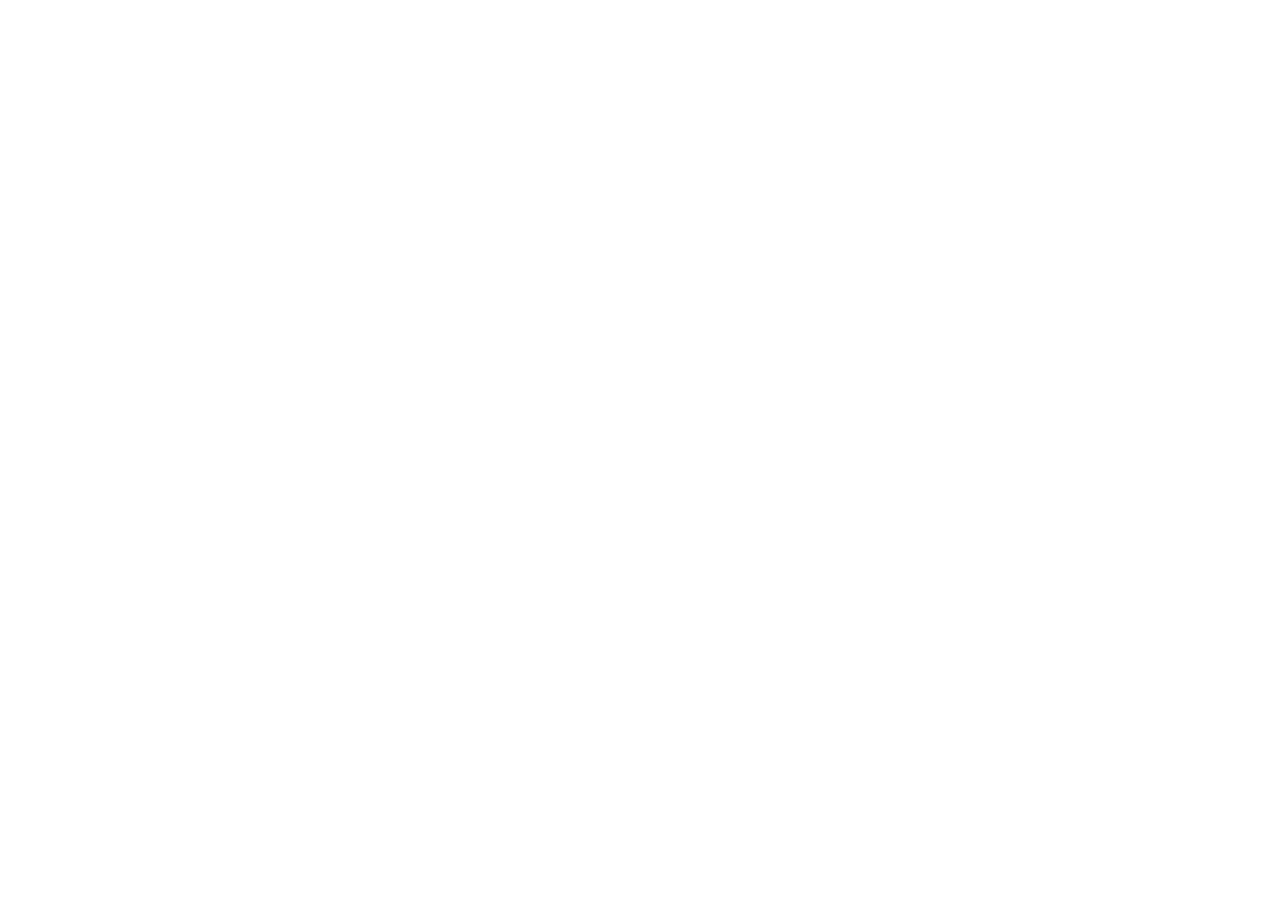
==== commit 4e6c6a22: "chore: replace old free guide with redirect stub (decommissioning github.io)" ====
--- a/index.html
+++ b/index.html
@@ -2,1534 +2,11 @@
 <html lang="en">
 <head>
 <meta charset="UTF-8">
-<!-- Memberstack -->
-<meta http-equiv="Cache-Control" content="no-cache, no-store, must-revalidate">
-<meta http-equiv="Pragma" content="no-cache">
-<meta http-equiv="Expires" content="0">
-<meta name="robots" content="noindex, nofollow, noarchive, nosnippet">
-<style>
-  /* Disable text selection across the entire page */
-  * {
-    -webkit-user-select: none !important;
-    -moz-user-select: none !important;
-    -ms-user-select: none !important;
-    user-select: none !important;
-    -webkit-touch-callout: none !important;
-  }
-  /* Allow selection only inside form inputs */
-  input, textarea, select {
-    -webkit-user-select: text !important;
-    -moz-user-select: text !important;
-    user-select: text !important;
-  }
-</style>
-<meta name="viewport" content="width=device-width, initial-scale=1.0, maximum-scale=1.0">
-<title>Island Guide by The SG Travel Buddy 🇸🇬</title>
-<link rel="preconnect" href="https://fonts.googleapis.com">
-<link href="https://fonts.googleapis.com/css2?family=Nunito:wght@400;600;700;800;900&family=Poppins:wght@400;500;600;700&family=Pacifico&display=swap" rel="stylesheet">
-<link rel="stylesheet" href="styles.css">
-<style>
-.premium-gate {
-  position: relative;
-  min-height: 70vh;
-  display: flex;
-  align-items: center;
-  justify-content: center;
-  overflow: hidden;
-  border-radius: 20px;
-  margin: 20px 0;
-}
-.premium-blur-bg {
-  position: absolute;
-  inset: 0;
-  background: rgba(255,255,255,0.82);
-  backdrop-filter: blur(18px);
-  -webkit-backdrop-filter: blur(18px);
-  border-radius: 20px;
-  border: 1.5px solid rgba(198,75,95,0.15);
-}
-.premium-content {
-  position: relative;
-  z-index: 2;
-  text-align: center;
-  padding: 48px 32px;
-  display: flex;
-  flex-direction: column;
-  align-items: center;
-  gap: 12px;
-}
-.premium-icon {
-  font-size: 52px;
-  filter: blur(3px);
-  opacity: 0.4;
-  margin-bottom: 4px;
-}
-.premium-label {
-  font-family: var(--font-main);
-  font-size: 10px;
-  font-weight: 800;
-  text-transform: uppercase;
-  letter-spacing: 2.5px;
-  color: var(--red);
-  background: rgba(198,75,95,0.08);
-  padding: 4px 14px;
-  border-radius: 20px;
-  border: 1px solid rgba(198,75,95,0.2);
-}
-.premium-title {
-  font-family: var(--font-main);
-  font-weight: 900;
-  font-size: 26px;
-  color: var(--dark);
-  line-height: 1.2;
-}
-.premium-desc {
-  font-size: 13.5px;
-  color: var(--grey);
-  line-height: 1.7;
-  max-width: 280px;
-  margin: 0;
-}
-.premium-btn {
-  margin-top: 8px;
-  background: linear-gradient(135deg, #1a0a1e 0%, #3d0a2e 45%, #7b1645 100%);
-  color: white;
-  border: none;
-  border-radius: 50px;
-  padding: 14px 32px;
-  font-family: var(--font-main);
-  font-size: 14px;
-  font-weight: 800;
-  letter-spacing: 0.4px;
-  cursor: pointer;
-  box-shadow: 0 6px 20px rgba(61,10,46,0.30);
-  transition: transform 0.15s, box-shadow 0.15s;
-}
-.premium-btn:active {
-  transform: scale(0.97);
-  box-shadow: 0 3px 10px rgba(61,10,46,0.25);
-}
-</style>
+<title>Moved</title>
+<meta http-equiv="refresh" content="0; url=https://thesgtravelbuddy.com/guide/">
+<meta name="robots" content="noindex,nofollow">
 </head>
 <body>
-
-<div class="flash-sale-overlay" id="flashSaleOverlay" style="display:none;" onclick="handleOverlayClick(event)">
-  <div class="flash-sale-box" id="flashSaleBox">
-
-    <div class="fs-banner-header">
-      <div class="fs-banner-label">
-        <span class="fbl-dot"></span>
-        ⚡ FLASH SALE
-      </div>
-      <div style="display:flex;align-items:center;gap:6px;">
-        <span class="fs-banner-counter" id="fsBannerCounter">1 of 1</span>
-        <button class="fs-banner-close" onclick="closeFlashBanner()" aria-label="Close">✕</button>
-      </div>
-    </div>
-
-    <div class="fs-slide-wrap" id="fsSlideWrap">
-      <div class="fs-slides" id="fsSlides">
-
-      </div>
-    </div>
-
-    <div class="fs-swipe-hint" id="fsSwipeHint">👆 Swipe or tap arrows for more</div>
-    <div class="fs-dot-row" id="fsDotRow"></div>
-
-    <div class="fs-nav" id="fsNav">
-      <button class="fs-nav-btn" id="fsPrevBtn" onclick="fsNav(-1)">← Prev</button>
-      <button class="fs-nav-btn" id="fsNextBtn" onclick="fsNav(1)">Next →</button>
-    </div>
-
-  </div>
-</div>
-
-<header class="app-header">
-  <div class="header-top">
-    <div class="header-logo">
-      <div class="lion-icon">
-        <img src="logo.png" alt="The SG Travel Buddy" onerror="this.outerHTML='🦁'">
-      </div>
-      <div class="header-title-wrap">
-        <div class="header-title">Island Guide <span class="header-title-sub">by The&nbsp;<span class="ht-sg">SG</span>&nbsp;Travel Buddy</span></div>
-        <div class="header-sub">Travel plans<span class="hs-dot">•</span>Discounted attraction tickets<span class="hs-dot">•</span>Tips</div>
-      </div>
-    </div>
-    <div class="header-flag">🇸🇬</div>
-  </div>
-  <div style="display:flex;justify-content:flex-end;padding:4px 0 0;gap:4px;">
-    <button class="fs-btn" onclick="changeFontSize(-1)" title="Decrease font size" style="font-size:11px;padding:0 6px;width:auto;border-radius:10px;height:20px;">A−</button>
-    <button class="fs-btn" onclick="changeFontSize(1)" title="Increase font size" style="font-size:11px;padding:0 6px;width:auto;border-radius:10px;height:20px;">A+</button>
-  </div>
-</header>
-
-<div class="search-bar-wrap" style="padding-left:16px;padding-right:16px;">
-  <div class="search-bar" id="globalSearchBar">
-    <span class="sb-icon">🔍</span>
-    <input type="text" id="globalSearchInput" placeholder="Search anything — food, MRT, laws, tips…" oninput="handleSearch(this.value)" autocomplete="off">
-    <button class="search-clear" id="searchClearBtn" onclick="clearSearch()" style="display:none">✕</button>
-  </div>
-  <div class="search-results-panel" id="searchResultsPanel">
-    <div class="search-header" id="searchResultsHeader">Results</div>
-    <div id="searchResultsList"></div>
-  </div>
-</div>
-
-<div class="screen active" id="screen-home">
-
-
-  <div class="cover-card">
-    <div class="cover-orchid-bg" aria-hidden="true">
-      <div class="cover-orb cover-orb-1"></div>
-      <div class="cover-orb cover-orb-2"></div>
-      <div class="cover-orb cover-orb-3"></div>
-      <div class="cover-petals" aria-hidden="true">
-        <span class="petal p1">✿</span>
-        <span class="petal p2">✾</span>
-        <span class="petal p3">✿</span>
-        <span class="petal p4">❀</span>
-        <span class="petal p5">✿</span>
-      </div>
-    </div>
-
-    <div class="cover-logo-wrap">
-      <div class="cover-logo-ring">
-        <img src="logo.png" alt="The SG Travel Buddy" onerror="this.outerHTML='🦁'">
-      </div>
-    </div>
-
-    <div class="cover-label">YOUR PERSONAL GUIDE TO</div>
-    <div class="cover-title">Singapore</div>
-    <div class="cover-divider-line"><span>✦</span></div>
-    <div class="cover-tagline">Curated for travelers who like the details.</div>
-
-    <div class="cover-edition-row">
-      <span class="cover-chip">🌺 Garden City Edition</span>
-      <span class="cover-chip">🇸🇬 SE Asia</span>
-    </div>
-
-    <button class="cover-cta" onclick="showScreen('planning'); switchTab('planning')">
-      Begin Your Journey ›
-    </button>
-    <div style="margin-top:14px;">
-      <a href="https://buy.stripe.com/6oUeVc49helb4MLc7C5Rm01" target="_blank" rel="noopener noreferrer" style="text-decoration:none;">
-        <button style="background:rgba(255,255,255,0.12);color:rgba(255,235,245,0.92);border:1.5px solid rgba(255,255,255,0.35);border-radius:50px;padding:11px 28px;font-family:var(--font-main);font-size:13px;font-weight:700;letter-spacing:0.4px;cursor:pointer;backdrop-filter:blur(4px);transition:background 0.2s,border-color 0.2s;">
-          🔓 Unlock the Full Guide
-        </button>
-      </a>
-    </div>
-  </div>
-
-
-  <div class="home-top-row">
-  <div class="home-top-left">
-
-
-  <div class="cover-section-label" style="margin-top:0;">A note from your travel buddy 🫰</div>
-  <div class="buddy-letter">
-    <p>Hey — welcome to Singapore 👋</p>
-    <p>This isn't another "top 10 things to do" guide — LOL. This is the page you keep open for your entire trip.</p>
-    <p>Everything you actually need is here — planning tools, key information, links that work, and things organised in a way that makes sense when you're on the ground. No jumping between 15 tabs, no random blogs, no guessing if the info is outdated.</p>
-    <p>Singapore is easy... but only if you know how to move around it properly. If not, you end up wasting time, backtracking, overpaying, or just doing things in a way that's more tiring than it needs to be.</p>
-    <p>I used to be a tourist here too. Now Singapore is home — but I haven't forgotten what it's like landing here for the first time, getting "scolded" for taking chopsticks from a hawker stall I hadn't ordered from. 😅</p>
-    <p>This guide is built with that in mind. Use it to plan your days, check things on the go, and adjust when plans change — and they will. Weather, queues, energy levels. It happens.</p>
-    <p>No fluff. No "presentation slide" recommendations. Just what actually works when you're here.</p>
-    <p>Keep this open, and you'll be fine.</p>
-    <div class="buddy-letter-sig">— The SG Travel Buddy (Andrew)</div>
-  </div>
-
-  </div>
-  <div class="home-top-right">
-
-
-  <div class="cover-section-label">At a Glance</div>
-
-  <div class="glance-grid">
-    <div class="glance-chip">
-      <span class="gc-icon">📞</span>
-      <div>
-        <div class="gc-title">Emergencies</div>
-        <div class="gc-desc">995 (ambulance/fire) · 999 (police)</div>
-      </div>
-    </div>
-    <div class="glance-chip">
-      <span class="gc-icon">💰</span>
-      <div>
-        <div class="gc-title">Currency</div>
-        <div class="gc-desc">SGD · S$ · Not USD</div>
-      </div>
-    </div>
-    <div class="glance-chip">
-      <span class="gc-icon">💳</span>
-      <div>
-        <div class="gc-title">Payments</div>
-        <div class="gc-desc">Tap-to-pay everywhere · Cards/Wise</div>
-      </div>
-    </div>
-    <div class="glance-chip">
-      <span class="gc-icon">🚌</span>
-      <div>
-        <div class="gc-title">Transport</div>
-        <div class="gc-desc">MRT + buses · tap in/out</div>
-      </div>
-    </div>
-    <div class="glance-chip">
-      <span class="gc-icon">🗣️</span>
-      <div>
-        <div class="gc-title">Language</div>
-        <div class="gc-desc">English + Singlish</div>
-      </div>
-    </div>
-    <div class="glance-chip">
-      <span class="gc-icon">🌡️</span>
-      <div>
-        <div class="gc-title">Climate</div>
-        <div class="gc-desc">25–34°C year-round</div>
-      </div>
-    </div>
-    <div class="glance-chip clock-glance">
-      <span class="gc-icon">⏰</span>
-      <div>
-        <div class="gc-title">Time (UTC+8)</div>
-        <div class="gc-desc gc-clock" id="sgLiveClock">--:--</div>
-        <div class="gc-date" id="sgLiveDate"></div>
-      </div>
-    </div>
-    <div class="glance-chip">
-      <span class="gc-icon">🚰</span>
-      <div>
-        <div class="gc-title">Tap Water</div>
-        <div class="gc-desc">100% safe to drink</div>
-      </div>
-    </div>
-    <div class="glance-chip">
-      <span class="gc-icon">⛈️</span>
-      <div>
-        <div class="gc-title">Rain</div>
-        <div class="gc-desc">Sudden showers · pack a mini umbrella</div>
-      </div>
-    </div>
-    <div class="glance-chip flip-card" onclick="this.classList.toggle('flipped')" id="plugFlipCard">
-      <div class="flip-card-inner" style="width:100%;">
-        <div class="flip-front" style="display:flex;align-items:center;gap:10px;width:100%;">
-          <span class="gc-icon">🔌</span>
-          <div>
-            <div class="gc-title">Plug Type G</div>
-            <div class="gc-desc">British 3-pin · 230V</div>
-            <div class="gc-tap-hint">Tap to see →</div>
-          </div>
-        </div>
-        <div class="flip-back" style="display:flex;align-items:center;gap:10px;width:100%;padding:8px 0;">
-          <a href="https://gude-systems.com/app/uploads/2024/05/steckertyp-g-uk-plug-commonwealth-stecker-gude-systems-1.png" target="_blank" onclick="event.stopPropagation();" style="display:flex;align-items:center;gap:10px;width:100%;text-decoration:none;">
-            <img src="https://upload.wikimedia.org/wikipedia/commons/thumb/4/47/UK_BS_1363_plug_and_socket_%28IEC_Type_G%29.png/400px-UK_BS_1363_plug_and_socket_%28IEC_Type_G%29.png"
-              alt="Type G plug" style="width:48px;height:48px;border-radius:8px;object-fit:cover;flex-shrink:0;"
-              onerror="this.outerHTML='<span style=\'font-size:28px;\'>🔌</span>'">
-            <div>
-              <div class="gc-title" style="color:white;">Type G · 230V · 50Hz</div>
-              <div class="gc-desc" style="color:rgba(255,255,255,0.75);">Same as UK &amp; Ireland</div>
-              <div class="gc-tap-hint" style="color:rgba(255,255,255,0.55);">📸 Tap image for full size</div>
-            </div>
-          </a>
-        </div>
-      </div>
-    </div>
-    <div class="glance-chip">
-      <span class="gc-icon">🚭</span>
-      <div>
-        <div class="gc-title">Vaping</div>
-        <div class="gc-desc">Illegal · fines apply</div>
-      </div>
-    </div>
-    <div class="glance-chip">
-      <span class="gc-icon">🍽️</span>
-      <div>
-        <div class="gc-title">Tipping</div>
-        <div class="gc-desc">Not expected · service charge common</div>
-      </div>
-    </div>
-  </div>
-
-
-  </div>
-  </div>
-
-  <div class="cover-section-label">What's Inside</div>
-
-  <div class="inside-list">
-    <div class="inside-item" onclick="showScreen('planning'); switchTab('planning')">
-      <div class="ii-icon-wrap" style="background:linear-gradient(135deg,#7b1645,#c4334e);">✈️</div>
-      <div class="ii-text">
-        <div class="ii-title">Trip Planning</div>
-        <div class="ii-sub">Arrival cards, SIMs, currency, airport & Day 1</div>
-      </div>
-      <div class="ii-arrow">›</div>
-    </div>
-    <div class="inside-item" onclick="showScreen('ground'); switchTab('ground')">
-      <div class="ii-icon-wrap" style="background:linear-gradient(135deg,#1a5f72,#2a7f8f);">🗺️</div>
-      <div class="ii-text">
-        <div class="ii-title">My Toolbox</div>
-        <div class="ii-sub">Weather, MRT, maps, apps &amp; transport</div>
-      </div>
-      <div class="ii-arrow">›</div>
-    </div>
-    <div class="inside-item" onclick="showScreen('places'); switchTab('places')">
-      <div class="ii-icon-wrap" style="background:linear-gradient(135deg,#8b5e1a,#b07820);">🏙️</div>
-      <div class="ii-text">
-        <div class="ii-title">Places</div>
-        <div class="ii-sub">Landmarks, islands, districts &amp; hidden gems</div>
-      </div>
-      <div class="ii-arrow">›</div>
-    </div>
-    <div class="inside-item" onclick="showScreen('food'); switchTab('food')">
-      <div class="ii-icon-wrap" style="background:linear-gradient(135deg,#8b3a2a,#b8412a);">🍜</div>
-      <div class="ii-text">
-        <div class="ii-title">Local Food</div>
-        <div class="ii-sub">Hawker culture, must-eat dishes &amp; Michelin picks</div>
-      </div>
-      <div class="ii-arrow">›</div>
-    </div>
-    <div class="inside-item" onclick="showScreen('culture'); switchTab('culture')">
-      <div class="ii-icon-wrap" style="background:linear-gradient(135deg,#1c6e42,#228b52);">🤝</div>
-      <div class="ii-text">
-        <div class="ii-title">Culture &amp; Locals</div>
-        <div class="ii-sub">Laws, customs, Singlish &amp; blending in</div>
-      </div>
-      <div class="ii-arrow">›</div>
-    </div>
-    <div class="inside-item" onclick="showScreen('sos'); switchTab('sos')">
-      <div class="ii-icon-wrap" style="background:linear-gradient(135deg,#4a3060,#6b3fa0);">🆘</div>
-      <div class="ii-text">
-        <div class="ii-title">Emergency &amp; Safety</div>
-        <div class="ii-sub">Hospitals, numbers &amp; what to do if things go wrong</div>
-      </div>
-      <div class="ii-arrow">›</div>
-    </div>
-  </div>
-
-  <!-- Premium Upgrade Card -->
-  <a href="https://buy.stripe.com/6oUeVc49helb4MLc7C5Rm01" target="_blank" rel="noopener noreferrer" style="text-decoration:none;display:block;margin:20px 0 8px;">
-    <div style="background:linear-gradient(135deg,#1a0a2e 0%,#3d0a2e 50%,#7b1645 100%);border-radius:20px;padding:24px 20px;position:relative;overflow:hidden;box-shadow:0 8px 28px rgba(61,10,46,0.28);">
-      <!-- shimmer line -->
-      <div style="position:absolute;top:0;left:0;right:0;height:1px;background:linear-gradient(90deg,transparent,rgba(255,255,255,0.3),transparent);"></div>
-      <!-- badge -->
-      <div style="display:inline-flex;align-items:center;gap:6px;background:rgba(255,255,255,0.12);border:1px solid rgba(255,255,255,0.22);border-radius:50px;padding:4px 12px;margin-bottom:14px;">
-        <span style="width:7px;height:7px;border-radius:50%;background:#f9a8d4;display:inline-block;box-shadow:0 0 6px #f9a8d4;"></span>
-        <span style="font-family:var(--font-main);font-size:10px;font-weight:800;letter-spacing:2px;color:rgba(255,220,240,0.95);text-transform:uppercase;">Full Access</span>
-      </div>
-      <!-- heading -->
-      <div style="font-family:var(--font-main);font-weight:900;font-size:22px;color:#fff;line-height:1.2;margin-bottom:6px;">Unlock the Full Island Guide</div>
-      <div style="font-family:var(--font-main);font-size:13px;color:rgba(255,210,230,0.85);line-height:1.6;margin-bottom:18px;">Get every tab — on-the-ground tools, places to go, where to eat, and more. One payment, yours to keep.</div>
-      <!-- feature pills -->
-      <div style="display:flex;flex-wrap:wrap;gap:8px;margin-bottom:20px;">
-        <span style="background:rgba(255,255,255,0.1);border:1px solid rgba(255,255,255,0.18);color:rgba(255,230,242,0.9);font-family:var(--font-main);font-size:11.5px;font-weight:700;border-radius:50px;padding:5px 12px;">🗺️ My Toolbox</span>
-        <span style="background:rgba(255,255,255,0.1);border:1px solid rgba(255,255,255,0.18);color:rgba(255,230,242,0.9);font-family:var(--font-main);font-size:11.5px;font-weight:700;border-radius:50px;padding:5px 12px;">🏙️ Places</span>
-        <span style="background:rgba(255,255,255,0.1);border:1px solid rgba(255,255,255,0.18);color:rgba(255,230,242,0.9);font-family:var(--font-main);font-size:11.5px;font-weight:700;border-radius:50px;padding:5px 12px;">🍜 Food Guide</span>
-        <span style="background:rgba(255,255,255,0.1);border:1px solid rgba(255,255,255,0.18);color:rgba(255,230,242,0.9);font-family:var(--font-main);font-size:11.5px;font-weight:700;border-radius:50px;padding:5px 12px;">⚡ Flash Deals</span>
-      </div>
-      <!-- CTA button -->
-      <div style="background:linear-gradient(135deg,#fff 0%,#fce4f0 100%);border-radius:50px;padding:14px 24px;display:flex;align-items:center;justify-content:center;gap:8px;">
-        <span style="font-family:var(--font-main);font-size:15px;font-weight:900;color:#3d0a2e;letter-spacing:0.2px;">🔓 Unlock the Full Guide</span>
-        <span style="font-family:var(--font-main);font-size:15px;color:#7b1645;">›</span>
-      </div>
-      <div style="text-align:center;margin-top:10px;font-family:var(--font-main);font-size:11px;color:rgba(255,210,230,0.55);">Secure checkout via Stripe · One-time payment</div>
-    </div>
-  </a>
-
-</div>
-
-<div class="screen" id="screen-planning">
-  <div class="hero-banner">
-    <div class="hero-tag">Plan Your Trip</div>
-    <div class="hero-title">Before You Fly + Day 1 ✈️</div>
-    <div class="hero-desc">From landing at Changi to getting your SIM, currency, and first hawker meal — here's everything sorted.</div>
-  </div>
-
- <div class="section-title">🌟 The SG Travel Buddy says…</div>
-  <div class="highlight-card">
-    <div class="hc-title">🏆 Start here... :)</div>
-    <div class="hc-body">Ideally, come up with a rough idea of what you want to do in Singapore and bounce this off us. Based on that we can give you an estimate of how many days you should plan for your trip. Then go book your flight and accomodation, and 3 weeks before you arrive reach out to us to design your itinerary. 1 to 2 weeks before you arrive we will sort out your attraction tickets. Then action the points below, pack your bags and get on the flight. Its really that easy!</div>
-  </div>
-
-  <div class="section-title">📋 Before You Fly</div>
-  <div class="acc-controls">
-    <button class="acc-ctrl-btn expand" onclick="expandAll('screen-planning')">➕ Expand All</button>
-    <button class="acc-ctrl-btn collapse" onclick="collapseAll('screen-planning')">➖ Collapse All</button>
-  </div>
-
-  <div class="tip-box">
-    <span class="tip-label">💡 Did You Know?</span>
-    Singapore taps its water from <strong>local reservoirs, imported water, NEWater (reclaimed), and desalinated water</strong>. Tap water exceeds WHO standards — no need to buy bottles! 🚰
-  </div>
-
-  <div class="accordion">
-    <button class="acc-header" onclick="toggleAcc(this)">
-      <span class="acc-icon">📋</span>
-      <div class="acc-text">
-        <div class="acc-name">SG Arrival Card (Do This Before You Land!)</div>
-        <div class="acc-sub">Free, digital, takes 5 minutes</div>
-      </div>
-      <span class="acc-arrow">▼</span>
-    </button>
-    <div class="acc-body">
-      <p class="content-p">In the old days you'd fuss around in your seat looking for a pen to fill in a white arrival card. Now, it's all digital! You can submit your <strong>SG Arrival Card</strong> up to 3 days before landing. Our ideal moment is while waiting to board the aircraft. It takes 5 mins and you can also do a group submission. Either download the app or submit your SGAC on the website</p>
-      <div class="warning-box">
-        <strong>⚠️ Scam alert!</strong> Some websites say they can submit this for you and charge you for this — but the truth is it's actually free! So don't share your passport information with 3rd parties. Only use the official Singapore Immigration & Checkpoints Authority site:<br><br>
-        <strong>✅ <a href="https://eservices.ica.gov.sg/sgarrivalcard/" target="_blank" style="color:#293fe6;text-decoration:underline;">SG Arrival Card →</a></strong>
-      </div>
-      <ul class="content-list">
-        <li>Submit up to 3 days before arrival</li>
-        <li>You'll need your passport details, flight info & accommodation address</li>
-        <li>You'll receive an email acknowledgement, meaning the system is updated. You don't need to print anything out.</li>
-        <li>Everyone needs to fill this in. If you need a visa, that's a different document you'll need to arrange.</li>
-      </ul>
-    </div>
-  </div>
-
-  <div class="accordion">
-    <button class="acc-header" onclick="toggleAcc(this)">
-      <span class="acc-icon">📱</span>
-      <div class="acc-text">
-        <div class="acc-name">SIM Cards & eSIM</div>
-        <div class="acc-sub">Get connected from SGD$12</div>
-      </div>
-      <span class="acc-arrow">▼</span>
-    </button>
-    <div class="acc-body">
-      <p class="content-p">Singapore has some of the fastest mobile networks in Asia — 4G and 5G coverage is excellent, even underground in MRT tunnels. You'll need your <strong>passport</strong> to register a SIM card.</p>
-
-      <h3 class="content-h3">📱 SIM Card vs eSIM — What's the Difference?</h3>
-      <p class="content-p">A <strong>physical SIM card</strong> is the small chip you insert into your phone — you collect it at the airport or a store and slot it in. An <strong>eSIM</strong> is a digital SIM built into your phone that can be activated remotely — no physical card needed. Check if your phone supports eSIM (most phones from 2021 onwards do) before deciding which to get.</p>
-      <div class="tip-box">
-        <span class="tip-label">⚠️ Phone Locked?</span>
-        Some phones are network-locked by your home provider, meaning they only work with that provider's SIM. If your phone is locked, a Singapore SIM won't work. Check with your provider before you travel. If it is locked and you can't unlock it, consider renting a <a href="https://www.changirecommends.com/wifi.aspx" target="_blank" rel="noopener noreferrer" style="color:#1d4ed8;text-decoration:underline;font-weight:700;">portable Wi-Fi hotspot →</a>
-      </div>
-
-      <h3 class="content-h3">📡 Top Providers</h3>
-      <p class="content-p"><strong>Singtel</strong> and <strong>StarHub</strong> are Singapore's top-tier providers with the widest network coverage across the island, including MRT tunnels and more remote areas. Both are highly reliable and well-regarded for tourist SIM plans.</p>
-
-      <div class="tip-box">
-        <span class="tip-label">💡 Our Recommendation</span>
-        Pre-ordering your SIM or eSIM before you travel is the way to go. Both Singtel and StarHub offer a <strong>$12 tourist SIM or eSIM that includes 100GB of data</strong> — more than enough for a week's trip. (To put that in context: even as a heavy phone user, I rarely get through 20GB in an entire month.)<br><br>
-        With 100GB in your pocket, you'll never need to hunt for free Wi-Fi — just use your data like you would at home. It's genuinely liberating.<br><br>
-        And here's something most people don't think about: when you use a <strong>local SIM</strong> instead of keeping your home provider's roaming plan active, your phone stops constantly scanning for foreign networks. That one change alone means your battery will last a normal full day — rather than dying by lunch from all that background signal searching. It's a small thing that makes a big difference.
-      </div>
-
-      <h3 class="content-h3">📦 Collecting or Installing</h3>
-      <p class="content-p">If you order a <strong>physical SIM</strong>, you can collect it at the airport immediately on arrival — many counters are open 24/7. If you've purchased an <strong>eSIM</strong>, you'll receive a QR code by email to scan and activate. Either way, only activate your Singapore SIM once you've arrived in Singapore for the best experience.</p>
-
-      <h3 class="content-h3">🛒 Where to Buy</h3>
-      <ul class="content-list bullets">
-        <li><a href="https://www.singtel.com/personal/products-services/mobile/prepaid-plans/hi-tourist" target="_blank" rel="noopener noreferrer" style="color:#1d4ed8;text-decoration:underline;font-weight:700;">Singtel Tourist SIM →</a></li>
-        <li><a href="https://www.starhub.com/personal/mobile/tourist-sim.html" target="_blank" rel="noopener noreferrer" style="color:#1d4ed8;text-decoration:underline;font-weight:700;">StarHub Tourist SIM →</a></li>
-        <li>Or at the airport: <a href="https://www.changiairport.com/en/at-changi/facilities-and-services-directory/changi-airport-sim-card-purchase-buy-sim-card-singapore.html" target="_blank" rel="noopener noreferrer" style="color:#1d4ed8;text-decoration:underline;font-weight:700;">Changi SIM locations →</a></li>
-      </ul>
-    </div>
-  </div>
-
-  <div class="accordion">
-    <button class="acc-header" onclick="toggleAcc(this)">
-      <span class="acc-icon">📶</span>
-      <div class="acc-text">
-        <div class="acc-name">Free Wi-Fi at Changi Airport</div>
-        <div class="acc-sub">Step off the plane and get online instantly</div>
-      </div>
-      <span class="acc-arrow">▼</span>
-    </button>
-    <div class="acc-body">
-      <p class="content-p">Changi Airport offers free Wi-Fi throughout all terminals the moment you step off the plane — even before you collect your SIM card. Connecting is straightforward, and we've put together a simple tutorial to walk you through it:</p>
-      <div class="info-box">
-        📹 <strong>Watch our quick tutorial:</strong><br><br>
-        <a href="https://www.youtube.com/shorts/X4bIH7Onfgs" target="_blank" rel="noopener noreferrer" style="color:#1d4ed8;text-decoration:underline;font-weight:700;">▶ Watch: Connect to Changi Wi-Fi →</a>
-      </div>
-    </div>
-  </div>
-
-  <div class="section-title">📱 Before You Arrive</div>
-
-  <div class="apps-teaser" onclick="openAppsAcc()">
-    <div class="apps-teaser-icon">📲</div>
-    <div class="apps-teaser-text">
-      <div class="at-title">Download These Before You Fly!</div>
-      <div class="at-sub">4 essential apps that will save you time &amp; money from the moment you land — including our preferred payment method.</div>
-    </div>
-    <div class="apps-teaser-arrow">▼</div>
-  </div>
-
-  <div class="accordion" id="apps-accordion">
-    <div class="acc-body" style="display:none;" id="apps-acc-body">
-
-      <p class="content-p" style="margin-bottom:14px;">These 4 apps cover everything you'll need in Singapore. Download and set them up <strong>before you board your flight</strong> — you'll thank yourself the moment you land. 🙌</p>
-
-      <div class="app-dl-item wise-featured">
-        <div class="app-dl-top">
-          <div class="app-dl-emoji">💚</div>
-          <div class="app-dl-info">
-            <div class="app-dl-name">Wise — Our Preferred Payment App</div>
-            <div class="app-dl-desc">Multi-currency account · Real exchange rates · Low transfer fees</div>
-          </div>
-          <div class="app-dl-badge"><span class="tag green" style="font-size:10px;font-weight:800;">PREFERRED</span></div>
-        </div>
-        <div class="app-dl-wise-note">
-          💡 <strong>Why we love Wise:</strong> Wise gives you the real mid-market exchange rate — no hidden markups. This is the payment method we recommend to our travellers because it genuinely keeps costs down for everyone. When you pay with Wise, you're not losing money on unnecessary forex fees, which means we can pass better pricing on attraction tickets and experiences directly to you. No platforms skimming margins, no surprises. Just honest pricing on both sides. 🤝
-        </div>
-        <div class="app-dl-stores">
-          <a href="https://wise.com/invite/ahpc/andrewk476" target="_blank" class="app-store-btn web"><span class="store-icon">🌐</span> Sign Up &amp; Get Wise →</a>
-        </div>
-      </div>
-
-      <div class="app-dl-item">
-        <div class="app-dl-top">
-          <div class="app-dl-emoji">🚗</div>
-          <div class="app-dl-info">
-            <div class="app-dl-name">Grab</div>
-            <div class="app-dl-desc">Rides, food delivery, grocery — Singapore's everything app</div>
-          </div>
-          <div class="app-dl-badge"><span class="tag red" style="font-size:10px;font-weight:800;">MUST</span></div>
-        </div>
-        <p class="content-p" style="font-size:12px;margin-bottom:10px;">Think of Grab as Southeast Asia's Uber + DoorDash combined. Book taxis, private cars, and food delivery — all in one app. Upfront prices, cashless, and drivers are regulated. <strong>This is how most tourists get around after the MRT stops running.</strong></p>
-        <div class="app-dl-stores">
-          <a href="https://apps.apple.com/sg/app/grab-taxi-ride-hailing-app/id647268330" target="_blank" class="app-store-btn ios"><span class="store-icon">🍎</span> App Store</a>
-          <a href="https://play.google.com/store/apps/details?id=com.grabtaxi.passenger" target="_blank" class="app-store-btn android"><span class="store-icon">▶</span> Google Play</a>
-        </div>
-      </div>
-
-      <div class="app-dl-item">
-        <div class="app-dl-top">
-          <div class="app-dl-emoji">🗺️</div>
-          <div class="app-dl-info">
-            <div class="app-dl-name">Google Maps</div>
-            <div class="app-dl-desc">MRT routes, bus times, walking directions — it all works</div>
-          </div>
-          <div class="app-dl-badge"><span class="tag red" style="font-size:10px;font-weight:800;">MUST</span></div>
-        </div>
-        <p class="content-p" style="font-size:12px;margin-bottom:10px;">Google Maps works brilliantly in Singapore — it knows the MRT, every bus route, and walking paths through malls. <strong>Download the offline map of Singapore</strong> before you fly (Settings → Offline maps) so it works even without data.</p>
-        <div class="app-dl-stores">
-          <a href="https://apps.apple.com/sg/app/google-maps-transit-food/id585027354" target="_blank" class="app-store-btn ios"><span class="store-icon">🍎</span> App Store</a>
-          <a href="https://play.google.com/store/apps/details?id=com.google.android.apps.maps" target="_blank" class="app-store-btn android"><span class="store-icon">▶</span> Google Play</a>
-        </div>
-      </div>
-
-      <div class="app-dl-item">
-        <div class="app-dl-top">
-          <div class="app-dl-emoji">🚕</div>
-          <div class="app-dl-info">
-            <div class="app-dl-name">CDG Zig</div>
-            <div class="app-dl-desc">Singapore's largest taxi fleet — great backup when Grab surges</div>
-          </div>
-          <div class="app-dl-badge"><span class="tag blue" style="font-size:10px;font-weight:800;">HANDY</span></div>
-        </div>
-        <p class="content-p" style="font-size:12px;margin-bottom:10px;">ComfortDelGro Zig is the official app for Singapore's largest taxi company. When Grab prices surge during rain or peak hours, Zig taxis often have shorter waits and metered fares. A reliable backup worth having on your phone.</p>
-        <div class="app-dl-stores">
-          <a href="https://apps.apple.com/sg/app/cdg-zig-taxis-cars/id954951647" target="_blank" class="app-store-btn ios"><span class="store-icon">🍎</span> App Store</a>
-          <a href="https://play.google.com/store/apps/details?id=com.codigo.comfort" target="_blank" class="app-store-btn android"><span class="store-icon">▶</span> Google Play</a>
-        </div>
-      </div>
-
-    </div>
-  </div>
-
-  <div class="section-title">🛬 At the Airport</div>
-
-  <div class="accordion">
-    <button class="acc-header" onclick="toggleAcc(this)">
-      <span class="acc-icon">🏢</span>
-      <div class="acc-text">
-        <div class="acc-name">Changi Airport — World's Best 🏆</div>
-        <div class="acc-sub">4 terminals, Jewel, gardens & more</div>
-      </div>
-      <span class="acc-arrow">▼</span>
-    </button>
-    <div class="acc-body">
-      <p class="content-p">Prepare to be wow-ed! Changi Airport isn't just a transit point — it's a full destination. Multiple times voted the world's best airport, and you'll understand why the moment you step off the plane. 😊</p>
-
-      <h3 class="content-h3">🗺️ Terminal Layout</h3>
-      <p class="content-p"><strong>Terminals 1, 2 & 3</strong> are connected to each other and to <strong>Jewel</strong> by covered walkways and a free <strong>Skytrain</strong>. T1 is directly attached to Jewel; T2 and T3 are a 7–10 min walk or a free Skytrain ride. You can wheel your trolley onto the Skytrain too!</p>
-      <p class="content-p"><strong>Terminal 4</strong> is separate — a 10-min free shuttle bus ride from T2 (or about 25 mins walking). Check your ticket to know which terminal you're at.</p>
-      <div class="info-box">
-        🗺️ <strong>Terminal Map:</strong> View the full Changi Airport terminal layout here: <a href="https://www.changiairport.com/en/at-changi/map.html" target="_blank" rel="noopener noreferrer" style="color:#1d4ed8;text-decoration:underline;font-weight:700;">Changi Airport Map →</a>
-      </div>
-      <h3 class="content-h3">💎 Jewel Changi Airport</h3>
-      <p class="content-p">Jewel is a spectacular circular shopping mall with 5 above-ground and 2 basement levels. At its heart is the <strong>HSBC Rain Vortex</strong> — the world's tallest indoor waterfall at 40 metres. It runs daily from <strong>10am to 10pm</strong>.</p>
-      <ul class="content-list">
-        <li>Use the <strong>digital wayfinder boards</strong> — the circular layout is confusing and some levels don't do a full loop. If you get lost, don't worry - same as us.</li>
-        <li>Jewel is <strong>open to everyone</strong>, no boarding pass needed. Its a public shopping mall not linked to airside transit. So if you want to visit while you've got a few hours spare, you will need to exit immigration and come out - be sure to keep your new boarding pass with you.</li>
-        <li><strong>Free light show</strong> at the Rain Vortex nightly at 8pm & 9pm</li>
-        <li>Some restaurants line the inner circle facing the waterfall — which creates a nice ambience but note conversation can be tough with the noise.</li>
-      </ul>
-      <div class="tip-box">
-        <span class="tip-label">📸 Photo Tip</span>
-        Multiple levels give you different perspectives for photos! And for something special, catch the <strong>free Skytrain from T2 to T3</strong> and look to your left - thank us later :)
-      </div>
-
-<<<<<<<<<<<<<<<<<<<<<<<<<<<<<<<<<<<<<<<<<<<<<<<
-
-      <h3 class="content-h3">✈️ Airside Attractions (for Transit Passengers)</h3>
-      <p class="content-p">If you have a layover, don't just sit at the gate. Changi's transit areas have genuinely amazing free attractions:</p>
-      <ul class="content-list">
-        <li><strong>🦋 Butterfly Garden (T3)</strong> — 1,000+ butterflies across ~40 species flying freely. It's humid — intentionally so!</li>
-        <li><strong>🌻 Sunflower Garden (T2 Rooftop)</strong> — A rare outdoor airside space. Fresh air, runway views, and real Singapore sunflowers. Can be hot at midday.</li>
-        <li><strong>🌵 Cactus Garden (T1 Rooftop)</strong> — 100+ desert plant species in tropical Singapore. Unique contrast, quieter crowd, and a bar nearby!</li>
-        <li><strong>🐟 Orchid Garden & Koi Pond (T2)</strong> — 30+ orchid species by theme. Serene and beautiful. Speak softly here, people treat it as a rest space.</li>
-        <li><strong>🎮 Entertainment Deck (T2)</strong> — Free PlayStation and Xbox consoles, movie screening corners. Great for long layovers and families.</li>
-        <li><strong>🎬 Free Movie Theatre (T2 & T3)</strong> — Yes, actual cinema, free movies, no catch. 24 hours.</li>
-        <li><strong>🌸 Dreamscape (T2)</strong> — Digital sky ceilings, water elements, 20,000+ plants. Part of Changi's next-generation vision.</li>
-      </ul>
-
-      <h3 class="content-h3">😴 Sleeping Airside (Overnight Layover)</h3>
-      <ul class="content-list">
-        <li><strong>Snooze Lounges</strong> — The official free rest zones. At all 4 terminals, open 24 hours. <a href="https://www.changiairport.com/en/at-changi/facilities-and-services-directory/free-snooze-lounges-changi-airport-rest-areas.html" target="_blank" rel="noopener noreferrer" style="color:#1d4ed8;text-decoration:underline;font-weight:700;">All Snooze Lounge locations →</a></li>
-        <li>Movie theatres and quiet zones work as unofficial backup options</li>
-        <li>Sleeping in transit areas is allowed and common</li>
-      </ul>
-      <div class="warning-box">
-        <strong>Important — if you have checked luggage:</strong> Don't go through immigration and then try to exit from a different terminal. Each terminal has its own Lost & Found. If bags are removed from the belt (which happens after some time), you must exit through your arrival terminal to collect them. You cannot re-enter airside once you've passed through immigration.
-      </div>
-      <h3 class="content-h3">🧳 Luggage Storage</h3>
-      <p class="content-p">Arriving early or have a late checkout? Luggage storage is available at all terminals and inside Jewel — hourly, daily, and oversized options. Drop bags at the Jewel counter before exploring so you're hands-free.</p>
-      <div class="tip-box">
-        <span class="tip-label">💡 Early Arrival Tip</span>
-        Many people ask what they can do when they arrive early in the morning and need to wait for the hotel check-in time. Our recommendation is that you go to your hotel and drop your bags off at the concierge, and start your holiday hands free. Check with your hotel in advance to see if this is OK with them, but most hotels are fine with this so why hold yourself back and lose half a day exploring? :)
-      </div>
-      <div class="success-box">
-        <span style="font-size:10px;font-weight:800;text-transform:uppercase;letter-spacing:0.8px;color:#065f46;display:block;margin-bottom:4px;">✈️ Departing? Skip the Storage Queue!</span>
-        <strong>If you have an early morning flight or a flight later in the day, consider using Changi's Early Check-In (ECI) service instead of paying for luggage storage.</strong> Check in your bags at the <strong>Jewel Early Check-In Lounge (Level 1, Jewel)</strong>, and then explore the airport and Jewel completely hands-free — no storage fees needed! Over 20 airlines participate including Singapore Airlines, Emirates, Qantas, KLM, and more. Check with your airline if they offer this — it's free and it means you can head straight to your gate after enjoying Jewel's facilities. <a href="https://www.changiairport.com/en/fly/departure-guide/early-check-in-services.html" target="_blank" rel="noopener noreferrer" style="color:#065f46;text-decoration:underline;font-weight:700;">Details &amp; airlines →</a>
-      </div>
-
-    </div>
-  </div>
-
-  <div class="accordion">
-    <button class="acc-header" onclick="toggleAcc(this)">
-      <span class="acc-icon">🛂</span>
-      <div class="acc-text">
-        <div class="acc-name">Immigration & Customs</div>
-        <div class="acc-sub">Fast, professional, strict — here's what to expect</div>
-      </div>
-      <span class="acc-arrow">▼</span>
-    </button>
-    <div class="acc-body">
-      <h3 class="content-h3">🛂 Do I need a Visa?</h3>
-      <p class="content-p">Singapore takes border control seriously, but the process is typically fast and professional. Most nationalities enjoy <strong>visa-free entry for 30–90 days</strong> — always check the latest requirements before travel. <a href="https://www.ica.gov.sg/enter-transit-depart/entering-singapore/visa_requirements" target="_blank" rel="noopener noreferrer" style="color:#1d4ed8;text-decoration:underline;font-weight:700;">Check if you need a Visa here →</a></p>
-
-      <h3 class="content-h3">📋 Is a Visa and SG Arrival Card the same thing?</h3>
-      <p class="content-p">No — they are not the same thing. A <strong>Visa</strong> is a separate document that some nationalities need to obtain <em>before</em> travelling to Singapore. An <strong>SG Arrival Card</strong>, on the other hand, is required by <strong>everyone</strong> regardless of nationality — it is part of the standard entry process. It is <strong style="color:#059669;">FREE</strong> and must only be submitted through the official Immigration & Checkpoints Authority (ICA) site: <a href="https://eservices.ica.gov.sg/sgarrivalcard/" target="_blank" rel="noopener noreferrer" style="color:#1d4ed8;text-decoration:underline;font-weight:700;">eservices.ica.gov.sg/sgarrivalcard</a>. Do not use third-party websites that charge for this — the official submission is always free.</p>
-
-      <h3 class="content-h3">🧾 What do I need to enter Singapore?</h3>
-      <ul class="content-list">
-        <li>Passport valid for at least 6 months</li>
-        <li>Visa (if required — check the <a href="https://www.ica.gov.sg/enter-transit-depart/entering-singapore/visa_requirements" target="_blank" rel="noopener noreferrer" style="color:#1d4ed8;text-decoration:underline;font-weight:700;">ICA visa requirements page</a> for your nationality)</li>
-        <li>Completed SG Arrival Card (submitted online — <strong>free, official ICA site only</strong>)</li>
-        <li>Return or onward ticket (sometimes checked)</li>
-        <li>Accommodation address (sometimes checked)</li>
-      </ul>
-      <h3 class="content-h3">🚫 Customs — Things Tourists Get Caught Out By</h3>
-      <ul class="content-list warns">
-        <li>Bringing large quantities of cigarettes without declaration (duty-free limit: 1 litre spirits, 1 litre wine or beer — <strong>no tobacco duty-free allowance since 2023!</strong>)</li>
-        <li>Importing chewing gum in bulk (only medicinal/dental gum allowed)</li>
-        <li>🚭 <strong>No vaping — at all!</strong> E-cigarettes, vapes, and similar devices are completely banned in Singapore. This includes bringing them in for personal use. Possession, use, and importation are all illegal and can result in heavy fines or prosecution.</li>
-        <li><strong>Bringing goods purchased overseas into Singapore:</strong> All new goods bought abroad are subject to Singapore GST upon arrival. If you've been away more than 48 hours, you get GST import relief up to S$500; if less than 48 hours, the limit is S$100. Goods above your relief limit must be declared at the <strong>Red Channel</strong>. Importantly, removing price tags or packaging does <em>not</em> exempt goods from tax. Gifts are also included in the total value. If you're buying expensive items like designer handbags or luxury goods overseas and bringing them into Singapore, be aware that customs may assess their value even without a receipt.</li>
-        <li><strong>Goods intended for resale:</strong> GST import relief only covers goods for <em>personal use</em>. If you are purchasing goods abroad to resell in Singapore, these do not qualify for personal GST relief and must be declared. Singapore Customs takes a serious view of under-declaration — failure to declare can result in fines or prosecution.</li>
-        <li>Carrying prohibited drugs or certain medications without a letter from your doctor — <a href="https://www.hsa.gov.sg/personal-medication/overview" target="_blank" rel="noopener noreferrer" style="color:#1d4ed8;text-decoration:underline;font-weight:700;">check HSA guidelines here →</a></li>
-        <li>Bringing counterfeit goods</li>
-      </ul>
-      <div class="warning-box">
-        <strong>If in doubt, use the Red Channel.</strong> Singapore values honesty in declarations. Penalties for false declarations are heavy.
-      </div>
-      <div class="warning-box" style="border-left-color:#7f1d1d;background:linear-gradient(135deg,#fee2e2,#fecaca);">
-        <strong>⚠️ IMPORTANT — Zero Tolerance for Bribery:</strong> Do <em>not</em> offer money or gifts to any official — Singapore has some of the world's strictest anti-corruption laws. Even a small gesture that could be perceived as a bribe can lead to immediate arrest — not just at the airport, but anywhere in Singapore. This is taken extremely seriously.
-      </div>
-      <div class="tip-box">
-        <span class="tip-label">💰 GST Refund — Tourist Refund Scheme (TRS)</span>
-        Singapore charges <strong>9% GST</strong> on most goods. The good news: as a tourist you can claim most of it back on eligible shopping! Here's how it works:<br><br>
-        <strong>✅ To be eligible:</strong> You must spend at least <strong>S$100 (including GST)</strong> in a single day at a <strong>participating TRS retailer</strong> (look for the "Tax Free" or eTRS logo in the window — not every shop participates). Present your passport in person at the time of purchase so the retailer can log your details electronically.<br><br>
-        <strong>🏬 Participating stores include</strong> major department stores, luxury brands, electronics retailers and many tourist-facing shops — but not every store qualifies. Always confirm with the cashier before paying.<br><br>
-        <strong>❌ What you cannot claim GST back on:</strong>
-        <ul style="margin:6px 0 6px 16px;font-size:12.5px;line-height:1.7;">
-          <li>Services — hotel stays, spa treatments, car hire, tours, dining, entertainment</li>
-          <li>Food and beverages consumed in Singapore</li>
-          <li>Goods already used, opened, or consumed in Singapore</li>
-          <li>Purchases from non-participating retailers</li>
-        </ul>
-        <strong>🛂 At the airport:</strong> Before departure, use the <strong>eTRS self-help kiosks</strong> (in the departure halls of all four terminals — before or after immigration depending on whether your goods are checked or carry-on). Scan your passport, confirm your purchases, and choose your refund method. You'll typically get back around <strong>7–8% after a small processing fee</strong>. Refund by credit card takes up to 10 days; cash is immediate at the GST counter after immigration.<br><br>
-        <a href="https://www.iras.gov.sg/taxes/goods-services-tax-(gst)/consumers/tourist-refund-scheme" target="_blank" rel="noopener noreferrer" style="color:#92400e;text-decoration:underline;font-weight:700;">Full details on the IRAS website →</a>
-      </div>
-      <div class="info-box">
-        Photography is fine in public airport areas, but <strong>avoid photographing immigration counters and security areas</strong>.
-      </div>
-    </div>
-  </div>
-
-  <div class="section-title">🏙️ First Steps in the City</div>
-
-  <!-- Attraction Tickets Banner -->
-  <a href="https://skx21w14ln.zite.so" target="_blank" rel="noopener noreferrer" style="text-decoration:none;display:block;margin:0 0 14px;">
-    <div style="background:linear-gradient(135deg,#4a1942 0%,#7b2d5e 45%,#a84070 100%);border-radius:16px;padding:14px 16px;display:flex;flex-direction:column;gap:12px;box-shadow:0 4px 18px rgba(100,30,80,0.22);position:relative;overflow:hidden;">
-      <div style="position:absolute;top:0;left:0;right:0;height:1px;background:linear-gradient(90deg,transparent,rgba(255,255,255,0.25),transparent);"></div>
-      <div style="display:flex;align-items:center;gap:12px;">
-        <div style="width:48px;height:48px;flex-shrink:0;background:rgba(255,255,255,0.15);border-radius:12px;display:flex;align-items:center;justify-content:center;font-size:26px;border:1px solid rgba(255,255,255,0.2);">🎡</div>
-        <div style="flex:1;min-width:0;">
-          <div style="color:#fff;font-family:var(--font-main);font-weight:800;font-size:15px;line-height:1.2;margin-bottom:3px;">Book Attraction Tickets</div>
-          <div style="color:rgba(255,220,235,0.9);font-family:var(--font-main);font-size:12px;font-weight:600;letter-spacing:0.1px;">Discounted tickets · Skip queues · Local prices</div>
-        </div>
-        <div style="color:rgba(255,255,255,0.65);font-size:18px;flex-shrink:0;">›</div>
-      </div>
-      <div style="display:flex;flex-wrap:wrap;gap:7px;">
-        <span style="background:rgba(255,255,255,0.18);border:1px solid rgba(255,255,255,0.25);color:#fff;font-family:var(--font-main);font-size:11.5px;font-weight:700;border-radius:50px;padding:5px 12px;display:inline-flex;align-items:center;gap:5px;">🌿 Gardens by the Bay</span>
-        <span style="background:rgba(255,255,255,0.18);border:1px solid rgba(255,255,255,0.25);color:#fff;font-family:var(--font-main);font-size:11.5px;font-weight:700;border-radius:50px;padding:5px 12px;display:inline-flex;align-items:center;gap:5px;">🦁 Zoo &amp; Safari</span>
-        <span style="background:rgba(255,255,255,0.18);border:1px solid rgba(255,255,255,0.25);color:#fff;font-family:var(--font-main);font-size:11.5px;font-weight:700;border-radius:50px;padding:5px 12px;display:inline-flex;align-items:center;gap:5px;">🏝️ Sentosa</span>
-        <span style="background:rgba(255,255,255,0.18);border:1px solid rgba(255,255,255,0.25);color:#fff;font-family:var(--font-main);font-size:11.5px;font-weight:700;border-radius:50px;padding:5px 12px;display:inline-flex;align-items:center;gap:5px;">🐠 Oceanarium</span>
-        <span style="background:rgba(255,255,255,0.18);border:1px solid rgba(255,255,255,0.25);color:#fff;font-family:var(--font-main);font-size:11.5px;font-weight:700;border-radius:50px;padding:5px 12px;display:inline-flex;align-items:center;gap:5px;">+ more</span>
-      </div>
-    </div>
-  </a>
-
-  <div class="accordion">
-    <button class="acc-header" onclick="toggleAcc(this)">
-      <span class="acc-icon">💵</span>
-      <div class="acc-text">
-        <div class="acc-name">Currency &amp; ATMs</div>
-        <div class="acc-sub">Singapore Dollar (SGD / S$)</div>
-      </div>
-      <span class="acc-arrow">▼</span>
-    </button>
-    <div class="acc-body">
-      <p class="content-p">Singapore uses its own currency, the <strong>Singapore Dollar (S$)</strong>. We do not use other currencies such as USD. Most people get around very easily cashless — cards are accepted almost everywhere: malls, restaurants, and taxis (though taxis may add a small admin fee for card payments). Hawker centres and small local shops may still be cash-only, so it's worth having some notes on you.</p>
-
-      <h3 class="content-h3">💱 Currency Exchange</h3>
-      <p class="content-p">Airport rates are convenient but slightly worse than in the city. That said, because Singapore is mostly cashless, the amount you'd typically need to change may not be that much — so it might not be worth travelling all around the city hunting for the best rate.</p>
-      <p class="content-p">For reference you can check current rates at <a href="https://cashchanger.co/singapore" target="_blank" rel="noopener noreferrer" style="color:var(--blue);text-decoration:underline;font-weight:700;">cashchanger.co/singapore</a>. Money changers are usually not far from you — search Google Maps to find your nearest one. If you're in a shopping mall, they're often tucked away in the basement or on the top floor in some obscure corner.</p>
-      <p class="content-p">Rates at hotels and banks aren't usually as competitive as money changers — worth knowing before you queue.</p>
-      <div class="tip-box">
-        <span class="tip-label">💡 Wise — Worth Considering</span>
-        For low fees and competitive forex rates, we've found <strong>Wise</strong> to be quite good. You can create an account on your phone and just tap to pay. Their fees and rates are likely to be better than what you're getting from your home bank. <a href="https://wise.com/invite/ahpc/andrewk476" target="_blank" rel="noopener noreferrer" style="color:#92400e;text-decoration:underline;font-weight:700;">Sign up here →</a>
-      </div>
-
-      <h3 class="content-h3">🏧 Cash &amp; ATMs</h3>
-      <p class="content-p">The best approach is to bring your home currency and change cash at a money changer as and when you need it. For reference: a hawker meal is around <strong>S$8–$12</strong>, and a taxi ride between <strong>S$15–$25</strong> (though most taxis also take card with a small additional fee).</p>
-      <ul class="content-list bullets">
-        <li>ATMs are widely available at MRT stations, malls, banks, and 7-Eleven</li>
-        <li>Most accept international Visa/Mastercard</li>
-        <li>Notify your home bank before travel to avoid card blocks</li>
-      </ul>
-
-      <h3 class="content-h3">📲 Contactless Payments</h3>
-      <p class="content-p">Singapore is extremely cashless-friendly. Apple Pay, Google Pay, PayNow, and contactless cards work at most places. The MRT accepts contactless bank cards directly — no EZ-Link card needed if you have a Visa or Mastercard.</p>
-      <div class="tip-box">
-        <span class="tip-label">💡 At the shops</span>
-        The attendant may ask you <strong>"Using?"</strong> — that's their way of asking how you're paying. Your reply would be <strong>"Paywave"</strong> or <strong>"Cash"</strong>. Or they might say <strong>"Paywave?"</strong> and you just say <strong>"Yes"</strong> and tap the payment console. We keep conversations short here — it's not rude, it's just how we talk. :)
-      </div>
-    </div>
-  </div>
-
-  <div class="accordion">
-    <button class="acc-header" onclick="toggleAcc(this)">
-      <span class="acc-icon">🚇</span>
-      <div class="acc-text">
-        <div class="acc-name">Getting from Airport to City</div>
-        <div class="acc-sub">MRT, Taxi, Grab — your options explained</div>
-      </div>
-      <span class="acc-arrow">▼</span>
-    </button>
-    <div class="acc-body">
-      <h3 class="content-h3">🚇 MRT — Cheapest Option</h3>
-      <p class="content-p">The Changi Airport MRT station sits between T2 and T3. Take the train to <strong>Tanah Merah</strong>, then transfer to the main East-West Line heading into the city. Total journey is around <strong>30–40 minutes</strong> and costs around <strong>S$2.00–$2.50</strong>.</p>
-      <div class="warning-box"><strong>First train:</strong> ~5:31am &nbsp;|&nbsp; <strong>Last train:</strong> ~11:18pm. Outside these hours, take a taxi or Grab.</div>
-
-      <h3 class="content-h3">🚕 Taxis</h3>
-      <p class="content-p">Available 24/7. Just follow the overhead yellow signs in the arrival hall to the taxi stand — the queue moves quickly and you'll be directed to the next waiting cab. Taxis are metered and driven by local Singaporeans who rely on this as their livelihood, so you're unlikely to be taken for a ride. If you're ever concerned, ask for a receipt before you get in — it'll show the taxi number, distance, time, and any surcharges, which covers you if there's ever a dispute.</p>
-      <p class="content-p">Budget around <strong>S$25–S$40</strong> to the city centre. A few things worth knowing:</p>
-      <ul class="content-list">
-        <li><strong>Airport surcharge:</strong> S$5–8 added on top of the metered fare for airport pickups</li>
-        <li><strong>Peak hour surcharges:</strong> 25% surcharge Mon–Fri 6–9:30am and Mon–Sun 6pm–midnight. Off-peak (midday and early afternoon) is the cheapest time to take a taxi.</li>
-        <li><strong>Late night surcharge:</strong> 50% surcharge midnight–6am</li>
-        <li><strong>Change of shift:</strong> You may see a taxi with a destination sign like <strong>"Tampines"</strong> or <strong>"Woodlands"</strong> — this means the driver is heading back at end of shift and will only take passengers going roughly in that direction. It's not personal, just wave the next one down.</li>
-        <li><strong>"On Call"</strong> sign: the taxi has been pre-booked and is on its way to collect someone else — not available for hailing.</li>
-        <li><strong>"Busy"</strong> sign: confusingly, this often means the driver is on a break or not taking passengers — not that they're occupied. Wave the next one.</li>
-        <li><strong>Identifying available taxis:</strong> Look for the illuminated roof sign — if it's lit, the taxi is free. Taxis come in different colours from different companies, but pricing is broadly the same.</li>
-      </ul>
-      <p class="content-p">You generally don't need to pre-book from the airport — just join the queue. From your hotel, ask the concierge or flag one from the street. Taxis also have their own booking app called <strong>CDG Zig</strong>.</p>
-
-      <h3 class="content-h3">📱 Grab — Private Hire Vehicle (PHV)</h3>
-      <p class="content-p">Grab is our version of Uber, available across several Southeast Asian countries, so installing it before you travel is well worth it. It has the largest fleet of private hire vehicles in Singapore — look for the blue PHV sticker on the front or rear windscreen. Beyond rides, you can also order food delivery from the same app.</p>
-      <p class="content-p">Pickup zones at the airport are <strong>separate from the taxi stands</strong> — follow signs for "Private Hire Vehicles." Be early — drivers often can't stop for long, and going around for another pass adds 10 minutes. Payment is cashless via card (we prefer Wise), so when you arrive, just open the door and go — it's already been paid. No haggling, no surprises — the price was fixed when you booked.</p>
-      <div class="tip-box">
-        <span class="tip-label">💡 Group &amp; Luggage Tip</span>
-        A standard taxi or Grab seats <strong>4 passengers</strong> and fits 2 large bags and 1 cabin bag. If you need more room, book a <strong>"transfer"</strong> — pickup is also at the PHV zone and prices range from around S$40–$60. Need a trusted driver? Let us know and we'll arrange an introduction — they have larger vehicles too.
-      </div>
-      <div class="info-box">
-        <strong>👨‍👩‍👧 Travelling with young children? GrabFamily</strong><br>
-        GrabFamily pairs you with a driver who has a child seat fitted. Child seat use is compulsory for children under 1.35m in private hire vehicles. <strong>Taxis are exempt</strong> from this rule under Singapore law — you can use a taxi without a child seat, though it's always safer to have one. <strong>Seatbelts are compulsory for all passengers</strong>, front and back, in every vehicle.
-      </div>
-
-      <h3 class="content-h3">🏨 Hotel Shuttle</h3>
-      <p class="content-p">Some hotels offer shared or private airport shuttles — great if you have heavy luggage or your hotel isn't near an MRT. Check with your hotel at the time of booking.</p>
-    </div>
-  </div>
-
-
-</div>
-
-
-<div class="screen" id="screen-ground">
-  <div class="premium-gate">
-    <div class="premium-blur-bg"></div>
-    <div class="premium-content">
-      <div class="premium-icon">🗺️</div>
-      <div class="premium-label">Premium Content</div>
-      <div class="premium-title">My Toolbox</div>
-      <p class="premium-desc">Live weather, MRT maps, transport tools, currency converter &amp; more — all in one place.</p>
-      <a href="https://buy.stripe.com/6oUeVc49helb4MLc7C5Rm01" target="_blank" rel="noopener noreferrer" style="text-decoration:none;">
-        <button class="premium-btn">🔓 Unlock the Full Guide</button>
-      </a>
-    </div>
-  </div>
-</div>
-
-<div class="screen" id="screen-places">
-  <div class="premium-gate">
-    <div class="premium-blur-bg"></div>
-    <div class="premium-content">
-      <div class="premium-icon">🏙️</div>
-      <div class="premium-label">Premium Content</div>
-      <div class="premium-title">Places</div>
-      <p class="premium-desc">Landmarks, islands, neighbourhoods, hidden gems &amp; our honest takes on where to go.</p>
-      <a href="https://buy.stripe.com/6oUeVc49helb4MLc7C5Rm01" target="_blank" rel="noopener noreferrer" style="text-decoration:none;">
-        <button class="premium-btn">🔓 Unlock the Full Guide</button>
-      </a>
-    </div>
-  </div>
-</div>
-
-<div class="screen" id="screen-food">
-  <div class="premium-gate">
-    <div class="premium-blur-bg"></div>
-    <div class="premium-content">
-      <div class="premium-icon">🍜</div>
-      <div class="premium-label">Premium Content</div>
-      <div class="premium-title">Local Food</div>
-      <p class="premium-desc">Hawker guide, must-eat dishes, Michelin picks &amp; where locals actually go to eat.</p>
-      <a href="https://buy.stripe.com/6oUeVc49helb4MLc7C5Rm01" target="_blank" rel="noopener noreferrer" style="text-decoration:none;">
-        <button class="premium-btn">🔓 Unlock the Full Guide</button>
-      </a>
-    </div>
-  </div>
-</div>
-
-<div class="screen" id="screen-culture">
-  <div class="hero-banner">
-    <div class="hero-tag">Understanding Locals</div>
-    <div class="hero-title">Culture & Avoiding Conflict 🤝</div>
-    <div class="hero-desc">Singapore has very specific social norms, laws, and unwritten rules. Understanding these helps you blend in, avoid awkward situations, and genuinely connect with locals.</div>
-  </div>
-
-  <div class="section-title">🧭 Culture & Behaviour</div>
-  <div class="acc-controls">
-    <button class="acc-ctrl-btn expand" onclick="expandAll('screen-culture')">➕ Expand All</button>
-    <button class="acc-ctrl-btn collapse" onclick="collapseAll('screen-culture')">➖ Collapse All</button>
-  </div>
-
-  <div class="accordion">
-    <button class="acc-header" onclick="toggleAcc(this)">
-      <span class="acc-icon">🧠</span>
-      <div class="acc-text">
-        <div class="acc-name">Understanding Singaporean Culture</div>
-        <div class="acc-sub">What locals are really like</div>
-      </div>
-      <span class="acc-arrow">▼</span>
-    </button>
-    <div class="acc-body">
-      <p class="content-p">Singaporeans are often misread as cold or unfriendly by first-time visitors. They're not — they're <strong>efficient, private, and reserved</strong> in public. Once you understand the cultural context, interactions become much more comfortable.</p>
-      <ul class="content-list">
-        <li><strong>"Mind your own business" culture</strong> — Singaporeans avoid interfering in others' matters. Being overly inquisitive about salary, religion, or personal life with strangers feels intrusive.</li>
-        <li><strong>Public composure matters</strong> — Displaying strong emotions (shouting, dramatic reactions) is seen as loss of self-control. Calm, composed behaviour earns respect.</li>
-        <li><strong>Efficiency over small talk</strong> — In shops, taxis, and food stalls, expect functional communication rather than chattiness. This isn't rudeness — it's cultural efficiency.</li>
-        <li><strong>Friendliness develops slowly</strong> — Singaporeans may seem reserved initially but warm up considerably over time. Don't push it.</li>
-        <li><strong>"Sorry" is used casually</strong> — People say "sorry" even for minor situations like brushing past someone. It's politeness, not admission of serious fault.</li>
-        <li><strong>Group harmony first</strong> — Singaporeans often prioritise not causing inconvenience to others over personal preference. This is why the queuing and escalator etiquette is taken so seriously.</li>
-      </ul>
-      <div class="tip-box">
-        <span class="tip-label">🦁 Kiasu Culture</span>
-        "Kiasu" is a Hokkien word meaning "afraid to lose out." It explains a lot about Singaporean behaviour — queueing early for popular hawker stalls, booking things far in advance, grabbing freebies quickly. It's both self-aware and a genuine cultural trait. Singaporeans often joke about being kiasu themselves!
-      </div>
-    </div>
-  </div>
-
-  <div class="accordion">
-    <button class="acc-header" onclick="toggleAcc(this)">
-      <span class="acc-icon">💬</span>
-      <div class="acc-text">
-        <div class="acc-name">Singlish Dictionary for Tourists</div>
-        <div class="acc-sub">You'll hear these constantly!</div>
-      </div>
-      <span class="acc-arrow">▼</span>
-    </button>
-    <div class="acc-body">
-      <p class="content-p">Singlish is a uniquely Singaporean creole — English mixed with Malay, Hokkien, Cantonese, and Tamil. English is perfectly understood everywhere, but hearing Singlish is part of the cultural experience!</p>
-      <div class="singlish-card">
-        <div class="sg-word">Lah <span class="sg-pronun">/ lah /</span></div>
-        <div><div class="sg-meaning">Sentence-ending particle for emphasis or softening a statement. One of the most common sounds in Singapore.</div><div class="sg-example">"Don't like that lah" = "Come on, don't be like that"</div></div>
-      </div>
-      <div class="singlish-card">
-        <div class="sg-word">Can? <span class="sg-pronun">/ kan /</span></div>
-        <div><div class="sg-meaning">Asking if something is okay or possible. Reply "Can" = yes, "Cannot" = no. Simple and direct.</div><div class="sg-example">"Can I sit here?" → "Can!" means yes</div></div>
-      </div>
-      <div class="singlish-card">
-        <div class="sg-word">Also can <span class="sg-pronun">/ OL-so kan /</span></div>
-        <div><div class="sg-meaning">That works too / either option is fine. Used to agree with alternatives without strong preference.</div><div class="sg-example">"Want chicken rice or laksa?" → "Also can" = either is fine with me</div></div>
-      </div>
-      <div class="singlish-card">
-        <div class="sg-word">See how <span class="sg-pronun">/ see how /</span></div>
-        <div><div class="sg-meaning">Let's wait and see / we'll figure it out / I'm not committing yet. The Singaporean way of leaving things open.</div><div class="sg-example">"Should we book now?" → "See how lah" = let's not decide yet</div></div>
-      </div>
-      <div class="singlish-card">
-        <div class="sg-word">Chope <span class="sg-pronun">/ chohp /</span></div>
-        <div><div class="sg-meaning">To reserve a seat, usually by leaving a packet of tissues on it at hawker centres.</div><div class="sg-example">"I chope the seat already" = "I've reserved that seat"</div></div>
-      </div>
-      <div class="singlish-card">
-        <div class="sg-word">Kiasu <span class="sg-pronun">/ kee-AH-su /</span></div>
-        <div><div class="sg-meaning">Afraid to lose out; always grabbing every opportunity. A deeply Singaporean trait — self-aware and widely joked about.</div><div class="sg-example">"Very kiasu, join the queue 1 hour early"</div></div>
-      </div>
-      <div class="singlish-card">
-        <div class="sg-word">Shiok <span class="sg-pronun">/ shee-ok /</span></div>
-        <div><div class="sg-meaning">Awesome, fantastic, delicious — the highest informal praise. If a Singaporean says your food is shiok, you've won.</div><div class="sg-example">"This laksa is damn shiok!"</div></div>
-      </div>
-      <div class="singlish-card">
-        <div class="sg-word">Makan <span class="sg-pronun">/ MAH-kan /</span></div>
-        <div><div class="sg-meaning">Malay for "eat" — used by everyone regardless of ethnicity. The most important word you'll need.</div><div class="sg-example">"Go makan?" = "Want to go eat?"</div></div>
-      </div>
-      <div class="singlish-card">
-        <div class="sg-word">Atas <span class="sg-pronun">/ AH-tas /</span></div>
-        <div><div class="sg-meaning">Fancy, high-class, or pretentiously upscale. Can be admiring or mocking depending on tone.</div><div class="sg-example">"That restaurant very atas" = "That place is very posh"</div></div>
-      </div>
-      <div class="singlish-card">
-        <div class="sg-word">Alamak! <span class="sg-pronun">/ AH-la-mak /</span></div>
-        <div><div class="sg-meaning">Expression of surprise, dismay, or mild exasperation. Like "Oh no!" or "Good grief!"</div><div class="sg-example">"Alamak, I forgot my wallet!"</div></div>
-      </div>
-      <div class="singlish-card">
-        <div class="sg-word">Blur <span class="sg-pronun">/ blur /</span></div>
-        <div><div class="sg-meaning">Confused, clueless, or not paying attention. Often said affectionately.</div><div class="sg-example">"Don't blur blur, pay attention!"</div></div>
-      </div>
-      <div class="singlish-card">
-        <div class="sg-word">Walao! <span class="sg-pronun">/ wah-LAO /</span></div>
-        <div><div class="sg-meaning">Strong expression of frustration, amazement, or disbelief. Similar to "Oh my god!" or "Seriously?!"</div><div class="sg-example">"Walao! The queue so long!"</div></div>
-      </div>
-    </div>
-  </div>
-
-  <div class="accordion">
-    <button class="acc-header" onclick="toggleAcc(this)">
-      <span class="acc-icon">⚠️</span>
-      <div class="acc-text">
-        <div class="acc-name">MRT &amp; Public Transport Rules</div>
-        <div class="acc-sub">These will make you stand out if you get them wrong</div>
-      </div>
-      <span class="acc-arrow">▼</span>
-    </button>
-    <div class="acc-body">
-      <ul class="content-list warns">
-        <li><strong>Escalators: LEFT = stand, RIGHT = walk.</strong> This is taken seriously. Breaking it is an instant signal you don't know local norms.</li>
-        <li><strong>Don't block MRT doors.</strong> Move inside the carriage. Standing in the doorway frustrates everyone.</li>
-        <li><strong>Phone volume:</strong> Use headphones. Playing videos or calls on speaker is one of the most complained-about behaviours. Keep the volume for your ears only — the person next to you doesn't want to know what happened to Aunty Val.</li>
-        <li><strong>Backpacks off</strong> in crowded trains — hold in front or place on the floor between your legs.</li>
-        <li><strong>Priority seats:</strong> Avoid them if someone in need is visible. Even if they're empty, sitting there can attract silent judgment.</li>
-        <li><strong>Queue at platform doors:</strong> Yellow line markings show where to stand. Queue beside the door markers — don't cut in.</li>
-        <li><strong>Keep conversations between yourselves.</strong> Singaporeans generally keep to themselves on public transport — they're not unfriendly, just private. Keep your conversation volume to your group, not the whole carriage, and don't spread out across seats or handrails in a way that takes up the space of others.</li>
-        <li><strong>Exiting the station:</strong> When tapping out, use the <em>same card</em> you tapped in with. Tapping a different card won't let you through the gantry — and yes, this includes accidentally tapping your entire wallet at the reader. One card at a time at the exit.</li>
-      </ul>
-    </div>
-  </div>
-
-  <div class="accordion">
-    <button class="acc-header" onclick="toggleAcc(this)">
-      <span class="acc-icon">🙏</span>
-      <div class="acc-text">
-        <div class="acc-name">Visiting Religious Sites</div>
-        <div class="acc-sub">How to show respect</div>
-      </div>
-      <span class="acc-arrow">▼</span>
-    </button>
-    <div class="acc-body">
-      <p class="content-p">Singapore is religiously diverse — Buddhism, Christianity, Islam, Hinduism, and Taoism all coexist. Religious sites are active places of worship, not just tourist attractions.</p>
-      <ul class="content-list">
-        <li><strong>Dress modestly</strong> at all temples and mosques — shoulders and knees covered. Many places lend sarongs or robes at the entrance.</li>
-        <li><strong>Remove shoes</strong> before entering Hindu temples and mosques. Look for shoe racks at the entrance.</li>
-        <li><strong>Ask before photographing</strong> inside. Some areas and rituals are restricted.</li>
-        <li><strong>Head covering for women</strong> at mosques may be required — scarves are often available to borrow at the entrance.</li>
-        <li><strong>Halal awareness:</strong> When eating with Muslim friends, ensure food is Halal-certified. This is a matter of deep respect, not inconvenience.</li>
-      </ul>
-      <div class="tip-box" style="margin-top:12px;">
-        <span class="tip-label">⚠️ No Casual Religious Jokes</span>
-        Singapore's Maintenance of Religious Harmony Act is real and actively enforced. Comments or jokes that demean or mock any religion — even casually — can have serious legal consequences. This isn't a quirk; it's a cornerstone of how Singapore keeps its multicultural society peaceful. Simply put: don't go there.
-      </div>
-    </div>
-  </div>
-
-  <div class="accordion">
-    <button class="acc-header" onclick="toggleAcc(this)">
-      <span class="acc-icon">⚖️</span>
-      <div class="acc-text">
-        <div class="acc-name">Laws That Surprise Tourists</div>
-        <div class="acc-sub">11 rules you must know — fines are real</div>
-      </div>
-      <span class="acc-arrow">▼</span>
-    </button>
-    <div class="acc-body">
-      <div class="warning-box">
-        <strong>Singapore takes its laws seriously.</strong> Ignorance is not accepted as an excuse. The fines are real and the enforcement is genuine. That said — it's extremely easy to follow these rules, and they're why Singapore is so pleasant!
-      </div>
-
-  <div class="law-card">
-    <div class="law-number">#1</div>
-    <div>
-      <div class="law-title">Littering — Zero Tolerance</div>
-      <div class="law-desc">Even dropping a cigarette butt or small wrapper leads to fines starting at S$300. Repeat offenders face corrective work orders (cleaning public spaces in bright vest). Don't do it.</div>
-    </div>
-  </div>
-  <div class="law-card">
-    <div class="law-number">#2</div>
-    <div>
-      <div class="law-title">Chewing Gum Ban</div>
-      <div class="law-desc">Importing or selling chewing gum is banned (except dental/medical gum with a prescription). You can bring in personal amounts for your own use, but selling it is illegal. Don't try to bring in large quantities.</div>
-    </div>
-  </div>
-  <div class="law-card">
-    <div class="law-number">#3</div>
-    <div>
-      <div class="law-title">No Vaping / E-Cigarettes</div>
-      <div class="law-desc">Vapes are completely banned in Singapore — possession, use, import, and sale are all illegal. Fines of up to S$2,000 for first-time offenders. Don't bring them into Singapore.</div>
-    </div>
-  </div>
-  <div class="law-card">
-    <div class="law-number">#4</div>
-    <div>
-      <div class="law-title">Eating/Drinking on MRT</div>
-      <div class="law-desc">Fines of up to S$500. No food, drinks, or chewing gum inside trains and stations — and this includes water. Not even a closed bottle of water is technically permitted. 💡 <strong>Side tip:</strong> Use the toilet before you board. Although rare, trains do occasionally get delayed between stations, and you don't want to be stuck in that situation.</div>
-    </div>
-  </div>
-  <div class="law-card">
-    <div class="law-number">#5</div>
-    <div>
-      <div class="law-title">Smoking Restrictions</div>
-      <div class="law-desc">Smoking is banned in most public places — hawker centres, parks, bus stops, within 5m of building entrances. Designated Smoking Areas (DSAs) are marked with a <strong>yellow box on the ground</strong>, usually positioned away from main foot traffic and often without shelter. Fine: S$1,000 (first offence). Enforcement officers actively patrol.</div>
-    </div>
-  </div>
-  <div class="law-card">
-    <div class="law-number">#6</div>
-    <div>
-      <div class="law-title">Public Drinking Restrictions</div>
-      <div class="law-desc">There are two separate rules here that are easy to mix up. <strong>Retail outlets</strong> (convenience stores, supermarkets, petrol stations) cannot sell takeaway alcohol after 10:30pm. However, <strong>licensed restaurants and bars</strong> can serve alcohol to seated patrons until midnight — so dining in at a restaurant past 10:30pm with a drink is perfectly fine. What is banned island-wide between 10:30pm and 7am is consuming alcohol in <em>public spaces</em> (parks, void decks, streets, sidewalks). <strong>Liquor Control Zones</strong> (Little India and Geylang) have stricter rules — no public drinking on weekends and public holidays from 10:30pm Friday through 7am Monday. Fines up to S$1,000.</div>
-    </div>
-  </div>
-  <div class="law-card">
-    <div class="law-number">#7</div>
-    <div>
-      <div class="law-title">Drug Laws — Extreme Penalties</div>
-      <div class="law-desc">Singapore has zero tolerance for drugs. Even marijuana (legal in your home country) is illegal here. Possession = jail. Trafficking can carry the death penalty. Do not bring any controlled substances into Singapore. Period.</div>
-    </div>
-  </div>
-  <div class="law-card">
-    <div class="law-number">#8</div>
-    <div>
-      <div class="law-title">Not Flushing Public Toilets</div>
-      <div class="law-desc">Public toilet inspectors exist and do issue fines for not flushing. Singapore's public toilets are generally very clean — help keep them that way!</div>
-    </div>
-  </div>
-  <div class="law-card">
-    <div class="law-number">#9</div>
-    <div>
-      <div class="law-title">Feeding Pigeons & Wild Animals</div>
-      <div class="law-desc">Feeding pigeons is illegal and carries fines. Same goes for wild animals in parks. Feeding monkeys at MacRitchie is specifically prohibited — they can become aggressive.</div>
-    </div>
-  </div>
-  <div class="law-card">
-    <div class="law-number">#10</div>
-    <div>
-      <div class="law-title">Drone Flying Without Permit</div>
-      <div class="law-desc">Flying drones in restricted areas (most of Singapore is restricted!) without a permit from CAAS is illegal. Even small recreational drones require registration. Don't assume you can fly just because the view is amazing.</div>
-    </div>
-  </div>
-  <div class="law-card">
-    <div class="law-number">#11</div>
-    <div>
-      <div class="law-title">Jaywalking</div>
-      <div class="law-desc">Crossing the road outside a designated crossing within 50m of a traffic crossing is technically illegal. In practice, enforcement varies but be careful near major roads.</div>
-    </div>
-  </div>
-
-    </div>
-  </div>
-
-  <div class="accordion">
-    <button class="acc-header" onclick="toggleAcc(this)">
-      <span class="acc-icon">💡</span>
-      <div class="acc-text">
-        <div class="acc-name">Practical Tips for Fitting In</div>
-        <div class="acc-sub">Dress, money, distances & bargaining</div>
-      </div>
-      <span class="acc-arrow">▼</span>
-    </button>
-    <div class="acc-body">
-      <div class="tip-box">
-        <span class="tip-label">💡 Singapore Building Quirk &amp; Reading Addresses</span>
-        Singapore buildings don't have a "G" (Ground) floor — Level 1 is ground level. Some buildings also skip Level 4 and Level 13 (considered unlucky in Chinese culture). Don't be confused!<br><br>
-        <strong>How to read a Singapore address:</strong> Addresses follow a consistent format once you know the pattern.<br><br>
-        <strong>🏪 Retail / Mall:</strong> <em>#03-22 ION Orchard, 2 Orchard Turn, Singapore 238801</em> — the <strong>#03</strong> is the floor (3rd level) and <strong>22</strong> is the unit number. Always look for the # sign — that's your floor and door.<br><br>
-        <strong>🏠 Shophouse:</strong> <em>26 Ann Siang Road, Singapore 069710</em> — shophouses are usually 2–3 storey heritage buildings along a street, numbered sequentially. The street number is the building. The famous Zam Zam restaurant at <em>697–699 North Bridge Road</em> spans two shophouse units.<br><br>
-        <strong>🏘️ Residential (HDB):</strong> <em>Blk 85 Bedok North Road, #04-123, Singapore 460085</em> — <strong>Blk</strong> = Block number (the building), <strong>#04</strong> = 4th floor, <strong>123</strong> = the flat number. HDB blocks are everywhere and each block has a large number displayed on the outside.<br><br>
-        <strong>Postal codes</strong> in Singapore are 6 digits and are very precise — often pointing to a single building or block. If you have the postal code, Google Maps will get you there exactly.
-      </div>
-      <div class="tip-box">
-        <span class="tip-label">🌡️ Dress Light</span>
-        Unless you're attending a formal or official occasion, dress comfortably — it's the norm here. Tourists in shorts and a t-shirt are completely at home, and nobody bats an eyelid. Crocs, runners, and sandals are all fine. Mainstream casual wear won't set off any alarms.<br><br>
-        Pack <strong>one collared shirt and a pair of jeans</strong> just in case you end up somewhere that has a smarter dress code (some rooftop bars or nicer restaurants), but the overwhelming majority of your trip won't need it.<br><br>
-        Do bring <strong>a light jacket</strong> — not for the weather, but for the indoors. Singapore's shopping mall air conditioning can be Arctic-level cold, and the Cloud Forest at Gardens by the Bay is intentionally chilly. One thin layer makes a big difference.
-      </div>
-      <div class="tip-box">
-        <span class="tip-label">💰 Singapore is Expensive</span>
-        Don't assume "Asian country = cheap." Singapore is consistently one of the most expensive cities in the world. Budget accordingly — especially for accommodation, alcohol, and tourist experiences. Hawker food is cheap; cocktail bars are not!
-      </div>
-      <div class="tip-box">
-        <span class="tip-label">🗺️ Distances Are Deceptive</span>
-        Singapore looks small on a map — and it is — but don't underestimate how much walking is involved. The MRT covers most of it, but getting from the station to the actual attraction often means 10–20 minutes on foot, in heat and humidity. <strong>Don't be surprised if you clock 15,000 to 20,000 steps in a day. It's very common.</strong><br><br>
-        Wear comfortable shoes, keep water with you, and plan your route to cluster nearby attractions together rather than zigzagging across the island.
-      </div>
-      <div class="tip-box">
-        <span class="tip-label">♿ Accessibility &amp; Mobility</span>
-        Singapore is well equipped for visitors with mobility needs. Ramps, lifts, and wide pathways are standard throughout the MRT network, shopping malls, and most tourist areas. Wheelchairs navigate comfortably almost everywhere. The MRT has dedicated spaces and staff assistance is available at stations.<br><br>
-        One caveat: during <strong>peak hours</strong> (7–9am and 5:30–7:30pm on weekdays), MRT carriages get crowded and boarding can be difficult. Where possible, plan around peak times if mobility is a concern.
-      </div>
-      <div class="tip-box">
-        <span class="tip-label">🤝 Bargaining Culture</span>
-        Unlike some Asian countries, bargaining is generally NOT practised except at specific markets (Chinatown street market, some shops in Bugis). In malls and most shops, prices are fixed. Don't try to bargain — it's awkward and rarely works.
-      </div>
-    </div>
-  </div>
-</div>
-
-<div class="screen" id="screen-sos">
-  <div class="hero-banner" style="background: linear-gradient(135deg, #1a0a1e 0%, #3d0a2e 40%, #7b1645 75%, #c4334e 100%);">
-    <div class="hero-tag">Emergency &amp; Help</div>
-    <div class="hero-title">Stay Safe in Singapore 🆘</div>
-    <div class="hero-desc">Singapore is one of the safest cities in the world, but emergencies happen. Keep these numbers saved!</div>
-  </div>
-
-  <div class="sos-top-row">
-  <div class="sos-left-col">
-
-  <div class="section-title">🚨 Emergency Numbers</div>
-
-  <div class="emergency-card">
-    <div class="ec-icon">🚑</div>
-    <div class="ec-text">
-      <div class="ec-label">Ambulance &amp; Fire</div>
-      <div class="ec-num">995</div>
-      <div class="ec-name">Singapore Civil Defence Force (SCDF)</div>
-    </div>
-  </div>
-
-  <div class="emergency-card">
-    <div class="ec-icon">👮</div>
-    <div class="ec-text">
-      <div class="ec-label">Police Emergency</div>
-      <div class="ec-num">999</div>
-      <div class="ec-name">Singapore Police Force</div>
-    </div>
-  </div>
-
-  <a href="#" onclick="openMessenger()" class="messenger-btn">
-    <div class="mb-icon">💬</div>
-    <div class="mb-text">
-      <div class="mb-title">Message The SG Travel Buddy</div>
-      <div class="mb-sub">Regular support — trip advice, help &amp; questions. We're on Messenger!</div>
-    </div>
-    <div class="mb-arrow">→</div>
-  </a>
-
-  </div>
-  <div class="sos-right-col">
-
-  <div class="section-title">🏦 Practical Emergency Help</div>
-
-  <div class="contact-card">
-    <div class="cc-icon">🛂</div>
-    <div>
-      <div class="cc-label">Lost Passport</div>
-      <div class="cc-num">Immigration &amp; Checkpoints Authority Hotline</div>
-      <div class="cc-name">(65) 6391 6100 · Immigration &amp; Checkpoints Authority Building, Kallang Rd</div>
-    </div>
-  </div>
-  <div class="contact-card">
-    <div class="cc-icon">✈️</div>
-    <div>
-      <div class="cc-label">Lost Passport — First Step</div>
-      <div class="cc-num">Contact YOUR Embassy</div>
-      <div class="cc-name">They issue emergency travel documents. <a href="https://www.mfa.gov.sg/visiting-singapore/foreign-representatives-to-singapore/" target="_blank" style="color:var(--red);font-weight:700;">Find your embassy in Singapore →</a></div>
-    </div>
-  </div>
-  <div class="contact-card">
-    <div class="cc-icon">💳</div>
-    <div>
-      <div class="cc-label">Lost/Stolen Credit Card</div>
-      <div class="cc-num">Call your bank immediately</div>
-      <div class="cc-name">24-hour lines: Visa +1-800-847-2911 · Mastercard +1-636-722-7111</div>
-    </div>
-  </div>
-
-  </div>
-  </div>
-
-
-  <div class="sos-bottom-row">
-  <div class="sos-hospitals-col">
-
-  <div class="section-title">🏥 Medical Help</div>
-
-  <div class="hospital-card">
-    <div class="hc-hosp-name">🏥 Singapore General Hospital</div>
-    <span class="hc-hosp-type public">Public</span>
-    <div class="hc-hosp-row">
-      <span>📍 Outram Road, Singapore 169608 · Outram Park MRT</span>
-      <span>🚑 A&amp;E: <a href="tel:+6562224321">+65 6222 4321</a></span>
-      <span>📞 Main: <a href="tel:+6562223322">+65 6222 3322</a></span>
-      <span>🕐 A&amp;E open 24 hours daily</span>
-    </div>
-  </div>
-
-  <div class="hospital-card">
-    <div class="hc-hosp-name">🏥 Tan Tock Seng Hospital</div>
-    <span class="hc-hosp-type public">Public</span>
-    <div class="hc-hosp-row">
-      <span>📍 11 Jalan Tan Tock Seng, Singapore 308433 · Novena MRT</span>
-      <span>🚑 A&amp;E: <a href="tel:+6562566011">+65 6256 6011</a></span>
-      <span>🕐 A&amp;E open 24 hours daily</span>
-    </div>
-  </div>
-
-  <div class="hospital-card">
-    <div class="hc-hosp-name">🏥 Raffles Hospital</div>
-    <span class="hc-hosp-type private">Private</span>
-    <div class="hc-hosp-row">
-      <span>📍 585 North Bridge Road, Singapore 188770 · Bugis MRT</span>
-      <span>🚑 A&amp;E: <a href="tel:+6563111555">+65 6311 1555</a></span>
-      <span>📞 Main: <a href="tel:+6563111111">+65 6311 1111</a></span>
-      <span>🕐 A&amp;E open 24 hours daily</span>
-    </div>
-  </div>
-
-  <div class="hospital-card">
-    <div class="hc-hosp-name">🏥 Mount Elizabeth Hospital Novena</div>
-    <span class="hc-hosp-type private">Private</span>
-    <div class="hc-hosp-row">
-      <span>📍 38 Irrawaddy Road, Singapore 329563 · Novena MRT</span>
-      <span>🚑 A&amp;E: <a href="tel:+6569330100">+65 6933 0100</a></span>
-      <span>🕐 A&amp;E open 24 hours daily</span>
-    </div>
-  </div>
-
-  <div class="hospital-card">
-    <div class="hc-hosp-name">🏥 Mount Elizabeth Hospital Orchard</div>
-    <span class="hc-hosp-type private">Private</span>
-    <div class="hc-hosp-row">
-      <span>📍 3 Mount Elizabeth, Singapore 228510 · Orchard MRT</span>
-      <span>🚑 A&amp;E: <a href="tel:+6567312218">+65 6731 2218</a></span>
-      <span>📞 Main: <a href="tel:+6573700700">+65 7370 0700</a></span>
-      <span>🕐 A&amp;E open 24 hours daily</span>
-    </div>
-  </div>
-
-  </div>
-  <div class="sos-safety-col">
-
-  <div class="section-title">✅ Safety Tips</div>
-  <ul class="content-list">
-    <li>Singapore is extremely safe — violent crime is very rare. Normal travel safety precautions are sufficient.</li>
-    <li>Keep a photocopy or phone photo of your passport, travel insurance, and flight details.</li>
-    <li>Buy comprehensive travel insurance before you go — medical costs without it can be high.</li>
-    <li>Save these emergency numbers in your phone before you land.</li>
-    <li>Tap water is 100% safe to drink anywhere in Singapore.</li>
-    <li>There are no significant health risks specific to Singapore for most visitors. Standard vaccinations are sufficient.</li>
-    <li>Theft is uncommon but pickpocketing can occur in crowded areas like markets — keep bags zipped.</li>
-  </ul>
-
-  <div class="success-box">
-    <strong>💊 Minor Illnesses &amp; GP Clinics:</strong> Singapore has hundreds of 24-hour clinics. Use Google Maps and search "24-hour clinic near me" — these are affordable (S$20–$60 for a consultation) and have basic medications on-site. No appointment needed.
-  </div>
-
-  </div>
-  </div>
-
-</div>
-
-<div class="ticker-fixed">
-  <div class="ticker-bar">
-    <div class="ticker-track" id="fxTickerTrack"><span class="ticker-item">⏳ Syncing live forex rates...</span></div>
-  </div>
-  <div class="ticker-bar news">
-    <div class="ticker-track news-track" id="newsTickerTrack"><span class="ticker-item">📰 Loading CNA headlines...</span></div>
-  </div>
-</div>
-
-<nav class="bottom-nav">
-  <button class="nav-btn active" id="tab-home" onclick="switchTab('home')">
-    <span class="nav-icon">🏠</span>
-    <span class="nav-label">Home</span>
-  </button>
-  <button class="nav-btn" id="tab-planning" onclick="switchTab('planning')">
-    <span class="nav-icon">✈️</span>
-    <span class="nav-label">Planning</span>
-  </button>
-  <button class="nav-btn" id="tab-ground" onclick="switchTab('ground')">
-    <span class="nav-icon">🗺️</span>
-    <span class="nav-label">My Toolbox</span>
-  </button>
-  <button class="nav-btn" id="tab-places" onclick="switchTab('places')">
-    <span class="nav-icon">🏙️</span>
-    <span class="nav-label">Places</span>
-  </button>
-  <button class="nav-btn" id="tab-food" onclick="switchTab('food')">
-    <span class="nav-icon">🍜</span>
-    <span class="nav-label">Food</span>
-  </button>
-  <button class="nav-btn" id="tab-culture" onclick="switchTab('culture')">
-    <span class="nav-icon">🤝</span>
-    <span class="nav-label">Culture</span>
-  </button>
-  <button class="nav-btn" id="tab-sos" onclick="switchTab('sos')">
-    <span class="nav-icon">🆘</span>
-    <span class="nav-label">SOS</span>
-  </button>
-</nav>
-
-<script src="script.js"></script>
-<script>
-(function() {
-
-  // ── Block right-click context menu
-  document.addEventListener('contextmenu', function(e) {
-    e.preventDefault();
-    return false;
-  });
-
-  // ── Block common keyboard shortcuts
-  document.addEventListener('keydown', function(e) {
-    const k = e.key.toLowerCase();
-    const ctrl = e.ctrlKey || e.metaKey;
-
-    // Block Ctrl/Cmd + C, X, A, U, S, P, Shift+I, Shift+J, Shift+C, F12
-    if (ctrl && ['c','x','a','u','s','p'].includes(k)) {
-      e.preventDefault(); return false;
-    }
-    // Block DevTools shortcuts
-    if (ctrl && e.shiftKey && ['i','j','c'].includes(k)) {
-      e.preventDefault(); return false;
-    }
-    if (e.key === 'F12') {
-      e.preventDefault(); return false;
-    }
-    // Block PrintScreen key (Windows — limited effect)
-    if (e.key === 'PrintScreen') {
-      e.preventDefault();
-      navigator.clipboard?.writeText('').catch(() => {});
-      return false;
-    }
-  });
-
-  // ── Block copy and cut events
-  document.addEventListener('copy', function(e) {
-    e.preventDefault();
-    e.clipboardData?.setData('text/plain', '');
-    return false;
-  });
-  document.addEventListener('cut', function(e) {
-    e.preventDefault();
-    return false;
-  });
-
-  // ── Block drag-to-copy
-  document.addEventListener('dragstart', function(e) {
-    e.preventDefault();
-    return false;
-  });
-
-  // ── Disable long-press text selection on touch devices
-  document.addEventListener('touchstart', function(e) {
-    if (e.touches.length > 1) e.preventDefault();
-  }, { passive: false });
-
-})();
-</script>
-
-<!-- LIGHTBOX -->
-<div id="lbOverlay" style="display:none;position:fixed;inset:0;background:rgba(0,0,0,0.93);z-index:9999;align-items:center;justify-content:center;flex-direction:column;padding:12px;">
-  <button onclick="closeLightbox(event)" style="position:absolute;top:14px;right:14px;background:rgba(255,255,255,0.18);border:none;color:white;font-size:22px;width:38px;height:38px;border-radius:50%;cursor:pointer;z-index:10001;display:flex;align-items:center;justify-content:center;">&#x2715;</button>
-  <div id="lbImgBox" style="overflow:hidden;border-radius:10px;max-width:95vw;max-height:82vh;touch-action:none;">
-    <img id="lbImg" src="" style="display:block;max-width:90vw;max-height:80vh;object-fit:contain;transform-origin:0 0;cursor:grab;">
-  </div>
-  <div id="lbCredit" style="margin-top:10px;font-size:11px;color:rgba(255,255,255,0.55);text-align:center;"></div>
-  <div style="margin-top:4px;font-size:10px;color:rgba(255,255,255,0.3);">Pinch or scroll to zoom &middot; Drag to pan &middot; Tap outside to close</div>
-</div>
-<script>
-(function(){
-  var sc=1,tx=0,ty=0,drag=false,sx=0,sy=0,ptDist=0;
-  function getImg(){return document.getElementById('lbImg');}
-  function applyT(){getImg().style.transform='scale('+sc+') translate('+tx+'px,'+ty+'px)';}
-  function clamp(){if(sc<=1){tx=0;ty=0;}}
-
-  window.openLightbox=function(src,credit){
-    sc=1;tx=0;ty=0;drag=false;
-    var el=document.getElementById('lbOverlay');
-    getImg().src=src;
-    getImg().style.transform='';
-    document.getElementById('lbCredit').textContent=credit;
-    el.style.display='flex';
-    document.body.style.overflow='hidden';
-  };
-
-  window.closeLightbox=function(e){
-    if(e){e.stopPropagation();}
-    document.getElementById('lbOverlay').style.display='none';
-    document.body.style.overflow='';
-  };
-
-  document.getElementById('lbOverlay').addEventListener('click',function(e){
-    if(e.target===this){closeLightbox();}
-  });
-
-  document.getElementById('lbImgBox').addEventListener('wheel',function(e){
-    e.preventDefault();
-    sc=Math.min(6,Math.max(1,sc*(e.deltaY<0?1.12:0.89)));
-    clamp();applyT();
-  },{passive:false});
-
-  var imgEl=document.getElementById('lbImg');
-  imgEl.addEventListener('mousedown',function(e){
-    if(sc>1){drag=true;sx=e.clientX-tx*sc;sy=e.clientY-ty*sc;imgEl.style.cursor='grabbing';}
-  });
-  document.addEventListener('mousemove',function(e){
-    if(drag){tx=(e.clientX-sx)/sc;ty=(e.clientY-sy)/sc;applyT();}
-  });
-  document.addEventListener('mouseup',function(){drag=false;imgEl.style.cursor='grab';});
-
-  var box=document.getElementById('lbImgBox');
-  box.addEventListener('touchstart',function(e){
-    if(e.touches.length===2){
-      ptDist=Math.hypot(e.touches[0].clientX-e.touches[1].clientX,e.touches[0].clientY-e.touches[1].clientY);
-    }else if(e.touches.length===1&&sc>1){
-      drag=true;sx=e.touches[0].clientX-tx*sc;sy=e.touches[0].clientY-ty*sc;
-    }
-  },{passive:true});
-  box.addEventListener('touchmove',function(e){
-    e.preventDefault();
-    if(e.touches.length===2){
-      var d=Math.hypot(e.touches[0].clientX-e.touches[1].clientX,e.touches[0].clientY-e.touches[1].clientY);
-      if(ptDist>0){sc=Math.min(6,Math.max(1,sc*(d/ptDist)));}
-      ptDist=d;clamp();applyT();
-    }else if(e.touches.length===1&&drag){
-      tx=(e.touches[0].clientX-sx)/sc;ty=(e.touches[0].clientY-sy)/sc;applyT();
-    }
-  },{passive:false});
-  box.addEventListener('touchend',function(){ptDist=0;drag=false;});
-})();
-</script>
-
+<p>The Island Guide has moved. Redirecting to <a href="https://thesgtravelbuddy.com/guide/">thesgtravelbuddy.com/guide/</a>...</p>
+</body>
 </html>
